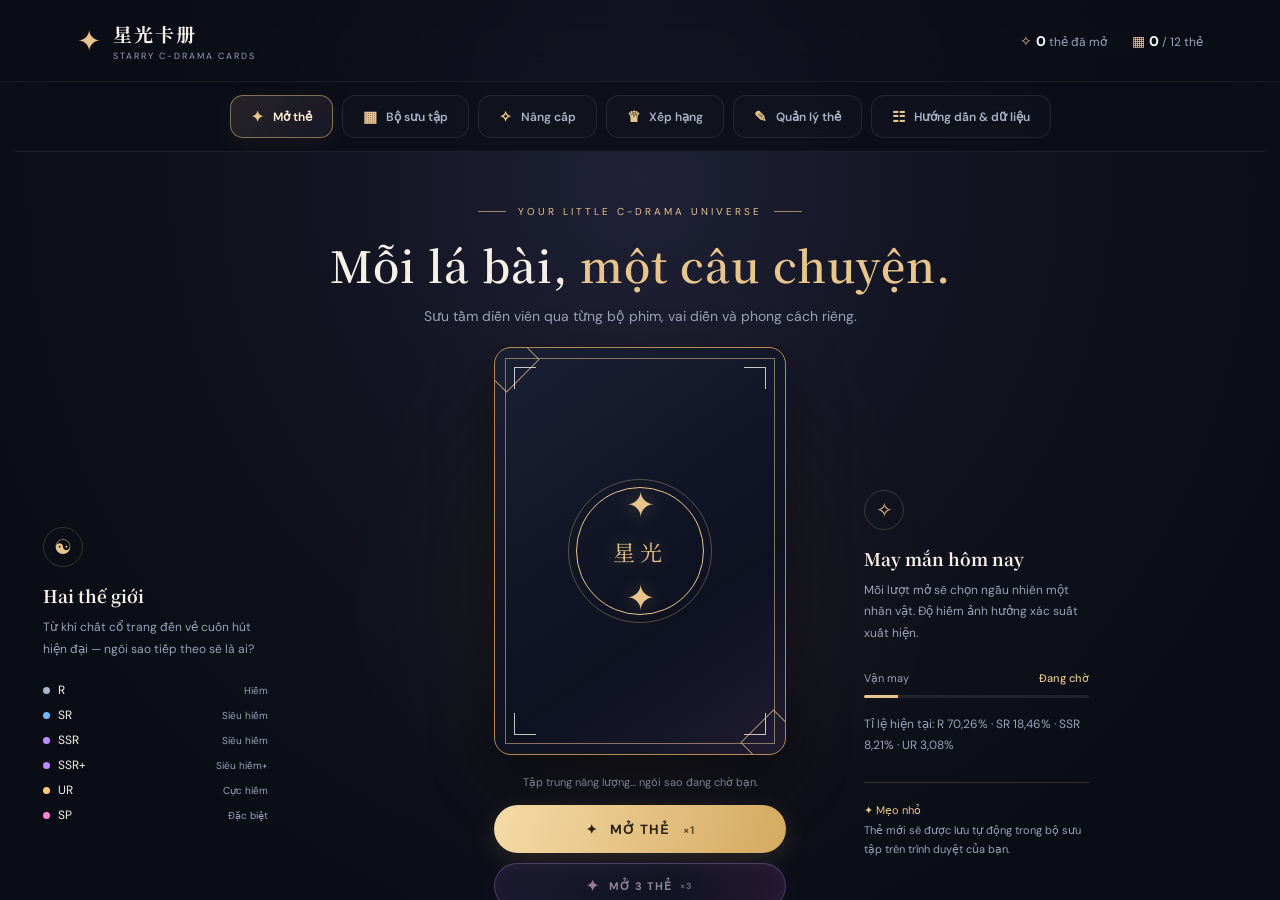
==== index.html @ b40c523c "Update version to V11.4.9 Unlimited Tickets" ====
<!DOCTYPE html>
<html lang="vi">
<head>
  <meta charset="UTF-8" />
  <meta name="viewport" content="width=device-width, initial-scale=1.0, viewport-fit=cover" />
  <meta name="theme-color" content="#0b0d16" />
  <meta name="color-scheme" content="dark" />
  <title>Starry C-Drama Cards — V11.4.9 Unlimited Tickets</title>
  <link rel="preconnect" href="https://fonts.googleapis.com">
  <link rel="preconnect" href="https://fonts.gstatic.com" crossorigin>
  <link href="https://fonts.googleapis.com/css2?family=DM+Sans:wght@400;500;600;700&family=Noto+Serif+SC:wght@500;600;700&display=swap" rel="stylesheet">
  <link rel="icon" type="image/png" sizes="32x32" href="./favicon-32.png" />
  <link rel="icon" href="./favicon.ico" sizes="any" />
  <link rel="apple-touch-icon" sizes="180x180" href="./apple-touch-icon.png" />
  <link rel="manifest" href="./manifest.webmanifest" />
  <link rel="stylesheet" href="css/base.css" />
  <link rel="stylesheet" href="css/manager.css" />
  <link rel="stylesheet" href="css/detail.css" />
  <link rel="stylesheet" href="css/collection.css" />
  <link rel="stylesheet" href="css/screens.css" />
  <link rel="stylesheet" href="css/update-banner.css" />
  <link rel="stylesheet" href="css/viewport.css" />
  <link rel="stylesheet" href="css/rarity.css" />
  <link rel="stylesheet" href="css/summon.css" />
  <link rel="stylesheet" href="css/suggestions.css" />
  <link rel="stylesheet" href="css/leaderboard.css" />
  <link rel="stylesheet" href="css/collection-tools.css" />
  <link rel="stylesheet" href="css/upgrade.css" />
</head>
<body>
  <div class="ambient ambient-one"></div><div class="ambient ambient-two"></div>
  <header class="topbar">
    <a class="brand" href="#" aria-label="Starry C-Drama Cards trang chủ">
      <span class="brand-mark">✦</span><span><strong>星光卡册</strong><small>STARRY C-DRAMA CARDS</small></span>
    </a>
    <div class="top-stats">
      <span class="stat"><span>✧</span> <b id="totalOwned">0</b><small> thẻ đã mở</small></span>
      <span class="stat"><span>▦</span> <b id="uniqueOwned">0</b><small> / <span id="totalCards">12</span> thẻ</small></span>
    </div>
  </header>

  <a class="skip-link" href="#mainContent">Bỏ qua đến nội dung</a>
  <main id="mainContent">
    <nav class="main-nav" aria-label="Điều hướng chính">
      <button class="nav-tab active" type="button" data-page="open" aria-current="page"><span>✦</span> Mở thẻ</button>
      <button class="nav-tab" type="button" data-page="collection"><span>▦</span> Bộ sưu tập</button>
      <button class="nav-tab" type="button" data-page="upgrade"><span>✧</span> Nâng cấp</button>
      <button class="nav-tab" type="button" data-page="leaderboard"><span>♛</span> Xếp hạng</button>
      <button class="nav-tab" type="button" data-page="manager"><span>✎</span> Quản lý thẻ</button>
      <button class="nav-tab" type="button" data-page="info"><span>☷</span> Hướng dẫn & dữ liệu</button>
    </nav>

    <section class="app-page active" id="page-open" data-app-page="open">
    <section class="hero">
      <p class="eyebrow"><span></span> YOUR LITTLE C-DRAMA UNIVERSE <span></span></p>
      <h1>Mỗi lá bài, <em>một câu chuyện.</em></h1>
      <p class="intro">Sưu tầm diễn viên qua từng bộ phim, vai diễn và phong cách riêng.</p>
    </section>

    <section class="gacha-layout">
      <aside class="side-note">
        <div class="note-icon">☯</div>
        <h3>Hai thế giới</h3>
        <p>Từ khí chất cổ trang đến vẻ cuốn hút hiện đại — ngôi sao tiếp theo sẽ là ai?</p>
        <div class="rarity-legend" id="rarityLegend" aria-label="Sáu cấp độ hiếm"></div>
      </aside>

      <div class="stage">
        <div class="summon-kicker" id="summonKicker" hidden aria-live="polite">
          <span class="summon-kicker-sigil" aria-hidden="true">✧</span>
          <span class="summon-kicker-copy"><small>CELESTIAL SUMMON</small><strong>NGHI THỨC TRIỆU HỒI</strong></span>
          <span class="summon-kicker-count">×3</span>
        </div>
        <div class="stage-glow"></div>
        <div class="card-wrap" id="cardWrap">
          <div class="card card-back" id="cardBack" aria-label="Thẻ úp">
            <div class="back-border"><div class="back-seal">✦<small>星光</small>✦</div><div class="back-corner tl"></div><div class="back-corner tr"></div><div class="back-corner bl"></div><div class="back-corner br"></div></div>
          </div>
          <article class="card character-card hidden" id="characterCard">
            <div class="rarity-overlay" aria-hidden="true"></div>
            <div class="card-art" id="cardArt">
              <div class="art-orbit"></div><div class="art-symbol" id="artSymbol">❀</div>
              <div class="art-caption" id="artCaption">STARRY COLLECTION</div>
              <div class="portrait-initials" id="portraitInitials">肖战</div>
              <div class="art-subtitle">星光 · STARRY</div>
            </div>
            <div class="card-info">
              <div class="card-rarity" id="cardRarity">SSR · SUPER RARE</div>
              <h2 id="cardName">Tiêu Chiến</h2>
              <p class="chinese-name" id="cardChinese">肖战</p>
              <p class="card-movie" id="cardMovie">Bộ sưu tập chân dung</p>
              <div class="card-meta"><span id="cardGender">Nam</span><span id="cardStyle">Cổ trang</span></div>
              <p class="card-quote" id="cardQuote">Một ánh nhìn, vạn câu chuyện.</p>
            </div>
            <div class="card-edge"></div>
          </article>
        </div>
        <p class="reveal-hint" id="revealHint">Tập trung năng lượng… ngôi sao đang chờ bạn.</p>
        <button class="text-btn skip-batch-btn" id="skipBatchBtn" type="button" hidden>» Bỏ qua hoạt ảnh</button>
        <div class="open-actions" aria-label="Chọn số lượng thẻ">
          <button class="primary-btn" id="openBtn" type="button"><span>✦</span> MỞ THẺ <small>×1</small></button>
          <button class="ten-card-btn" id="openTenBtn" type="button"><span aria-hidden="true">✦</span> MỞ 3 THẺ <small>×3</small></button>
        </div>
        <p class="draw-cooldown-status" id="drawCooldownStatus" role="status" aria-live="polite">Đang kiểm tra lượt mở…</p>
        <button class="text-btn" id="againBtn" hidden>↻ Mở thêm một thẻ</button>
        <p class="small-disclaimer">Ảnh mẫu lấy từ Wikimedia Commons; bạn có thể thêm ảnh riêng ngay trong mục Quản lý thẻ phim.</p>
      </div>

      <aside class="side-note right-note">
        <div class="note-icon">✧</div>
        <h3>May mắn hôm nay</h3>
        <p>Mỗi lượt mở sẽ chọn ngẫu nhiên một nhân vật. Độ hiếm ảnh hưởng xác suất xuất hiện.</p>
        <div class="luck-meter"><div><span>Vận may</span><b id="luckLabel">Đang chờ</b></div><div class="meter-track"><span id="luckBar"></span></div></div>
        <p class="rarity-odds" id="rarityOdds" aria-live="polite"></p>
        <div class="tip">✦ <span>Mẹo nhỏ</span><br>Thẻ mới sẽ được lưu tự động trong bộ sưu tập trên trình duyệt của bạn.</div>
      </aside>
    </section>
      <section class="batch-reveal" id="batchReveal" hidden aria-live="polite" aria-label="Kết quả nghi thức triệu hồi ba thẻ">
        <div class="batch-experience-head">
          <div class="batch-experience-title">
            <p class="eyebrow left-eyebrow"><span aria-hidden="true">✦</span> CELESTIAL SUMMON <span aria-hidden="true">✦</span></p>
            <h2>Nghi thức <em>triệu hồi</em></h2>
            <p id="batchSummary" class="section-subtitle">Mười ngôi sao đang tìm đúng chủ nhân của mình.</p>
          </div>
          <button class="outline-btn batch-return-btn" id="batchCloseBtn" type="button">← Quay lại sảnh</button>
        </div>
        <div class="batch-spotlight" id="batchSpotlight" hidden>
          <div class="spotlight-art-wrap">
            <div class="spotlight-portal" aria-hidden="true"><i></i><i></i><i></i><span>✦</span></div>
            <div class="spotlight-art" id="batchSpotlightArt">
              <span class="spotlight-initials" id="batchSpotlightInitials">✦</span>
              <span class="spotlight-art-tier" id="batchSpotlightTier">SP</span>
              <span class="spotlight-art-foil" aria-hidden="true"></span>
              <span class="spotlight-art-corner tl" aria-hidden="true"></span><span class="spotlight-art-corner tr" aria-hidden="true"></span>
              <span class="spotlight-art-corner bl" aria-hidden="true"></span><span class="spotlight-art-corner br" aria-hidden="true"></span>
            </div>
          </div>
          <div class="spotlight-copy">
            <p class="spotlight-caption"><span aria-hidden="true">✧</span> THẺ CAO NHẤT LƯỢT NÀY</p>
            <p class="spotlight-rarity" id="batchSpotlightRarity">SP · SPECIAL</p>
            <h3 id="batchSpotlightName">Ngôi Sao Bí Ẩn</h3>
            <p class="spotlight-movie"><span>PHIM / BỘ SƯU TẬP</span><strong id="batchSpotlightMovie">Bộ sưu tập chân dung</strong></p>
            <p class="spotlight-quote" id="batchSpotlightQuote">Một ngôi sao, một câu chuyện.</p>
            <p class="spotlight-copy-state" id="batchSpotlightCopy">✦ Một phiên bản mới gia nhập bộ sưu tập!</p>
            <button class="batch-show-all-btn" id="batchShowAllBtn" type="button">Khám phá đủ 3 thẻ <span aria-hidden="true">↓</span></button>
            <p class="spotlight-footnote">Thẻ được xếp theo độ hiếm từ cao xuống thấp.</p>
          </div>
        </div>
        <div class="batch-summary-grid" id="batchSummaryStats" hidden>
          <article class="batch-summary-stat"><span class="summary-stat-icon new-icon" aria-hidden="true">✦</span><div><small>THẺ MỚI</small><strong id="batchNewCount">0</strong><span>lần đầu sở hữu</span></div></article>
          <article class="batch-summary-stat"><span class="summary-stat-icon duplicate-icon" aria-hidden="true">↻</span><div><small>THẺ TRÙNG</small><strong id="batchDuplicateCount">0</strong><span>dùng làm phôi nâng cấp</span></div></article>
        </div>
        <div class="batch-heading batch-results-heading" id="batchResultsHeading" hidden><div><p class="eyebrow left-eyebrow">YOUR NEW COLLECTION</p><h2>3 thẻ <em>vừa mở</em></h2><p class="section-subtitle">Chạm vào thẻ để xem hồ sơ chi tiết.</p></div><span class="batch-result-order">ĐÃ XẾP THEO ĐỘ HIẾM <b>↓</b></span></div>
        <div class="batch-grid" id="batchGrid" hidden></div>
        <div class="batch-footer-actions" id="batchFooterActions" hidden>
          <button class="batch-secondary-action" id="batchCollectionBtn" type="button">▦ Xem bộ sưu tập</button>
          <button class="batch-primary-action" id="batchAgainBtn" type="button">✦ Mở thêm ×3</button>
        </div>
      </section>
    </section>

    <section class="app-page" id="page-manager" data-app-page="manager" hidden>
    <section class="manage-section" id="manager">
      <div class="section-heading manage-heading">
        <div><p class="eyebrow left-eyebrow">YOUR PERSONAL CAST</p><h2>Quản lý <em>thẻ phim</em></h2><p class="section-subtitle">Mỗi thẻ ghi nhận diễn viên trong một phim, kèm vai diễn, phong cách và độ hiếm.</p></div>
        <button class="primary-btn manager-toggle" id="managerToggle" type="button">＋ Thêm thẻ</button>
      </div>
      <div class="manager-layout">
        <form class="character-form" id="characterForm" hidden>
          <div class="form-title-row"><h3 id="formTitle">Thêm thẻ mới</h3><button class="icon-text-btn" id="cancelEditBtn" type="button">Đóng ✕</button></div>
          <input id="characterId" type="hidden" />
          <div class="form-grid">
            <div class="form-field autocomplete-field"><label for="fieldName">Tên diễn viên *</label><div class="autocomplete-control"><input id="fieldName" maxlength="60" placeholder="Ví dụ: Điền Hi Vi" required aria-autocomplete="list" aria-controls="fieldNameSuggestions" aria-expanded="false" /><div class="field-suggestions" id="fieldNameSuggestions" role="listbox" aria-label="Tên diễn viên đã có" hidden></div></div><small class="field-suggestion-note" id="fieldNameSuggestionNote" aria-live="polite"></small></div>
            <label>Tên tiếng Trung<input id="fieldChinese" maxlength="30" placeholder="Ví dụ: 田曦薇" /></label>
            <div class="form-field autocomplete-field wide-field"><label for="fieldMovie">Tên phim / bộ sưu tập *</label><div class="autocomplete-control"><input id="fieldMovie" maxlength="100" placeholder="Ví dụ: Trục Ngọc" required aria-autocomplete="list" aria-controls="fieldMovieSuggestions" aria-expanded="false" /><div class="field-suggestions" id="fieldMovieSuggestions" role="listbox" aria-label="Phim và bộ sưu tập đã có" hidden></div></div><small class="field-suggestion-note" id="fieldMovieSuggestionNote" aria-live="polite"></small></div>
            <div class="form-field autocomplete-field"><label for="fieldRole">Vai diễn trong phim</label><div class="autocomplete-control"><input id="fieldRole" maxlength="80" placeholder="Ví dụ: Tạ Chinh" aria-autocomplete="list" aria-controls="fieldRoleSuggestions" aria-expanded="false" /><div class="field-suggestions" id="fieldRoleSuggestions" role="listbox" aria-label="Vai diễn đã có" hidden></div></div><small class="field-suggestion-note" id="fieldRoleSuggestionNote" aria-live="polite"></small></div>
            <label>Giới tính<select id="fieldGender"><option value="female">Nữ</option><option value="male">Nam</option><option value="other">Khác / nhóm</option></select></label>
            <label>Phong cách *<select id="fieldStyle" required><option value="">Chọn phong cách…</option><option>Cổ trang</option><option>Thanh xuân vườn trường</option><option>Công sở</option><option>Tiên hiệp</option><option>Dân quốc</option><option>Khác</option></select></label>
            <label>Độ hiếm<select id="fieldRarity" aria-label="Độ hiếm"></select></label>
            <label class="wide-field">Câu trích dẫn / mô tả<input id="fieldQuote" maxlength="180" placeholder="Một câu ngắn về nhân vật…" /></label>
            <label class="wide-field">Ảnh đại diện của thẻ <span class="optional-label" id="imageRequiredLabel">(bắt buộc khi thêm)</span><input id="fieldPhoto" type="file" accept="image/*" /><small>Chọn ảnh đại diện phù hợp với diễn viên trong phim. Ảnh sẽ được nén và lưu trong trình duyệt này, không tải lên máy chủ.</small></label>
          </div>
          <div class="photo-preview-wrap"><div class="photo-preview" id="photoPreview"><span>Ảnh xem trước</span></div><p id="photoStatus">Ảnh đại diện thuộc về thẻ này, không ảnh hưởng thẻ khác của cùng diễn viên.</p></div>
          <div class="form-actions"><button class="primary-btn" type="submit" id="saveCharacterBtn">Lưu nhân vật</button><button class="secondary-btn" type="button" id="clearFormBtn">Xóa nội dung form</button></div>
          <p class="form-footnote">Nhiều thẻ có thể dùng cùng tên diễn viên. Khác phim, vai diễn hoặc cấp độ hiếm thì hãy tạo thẻ mới, không sửa đè thẻ cũ. Thẻ cùng tên phim tự động nằm trong một bộ sưu tập.</p>
        </form>
        <div class="manager-content">
          <div class="manager-toolbar"><div><strong id="managerCount">12 thẻ</strong><small>Sửa để cập nhật thông tin thẻ; dùng “Xóa hẳn” để loại thẻ khỏi trò chơi.</small></div><div class="manager-tools"><input id="managerSearch" class="manager-search" type="search" placeholder="Tìm diễn viên / phim…" aria-label="Tìm thẻ trong danh sách" /><button class="outline-btn" id="exportBtn" type="button">↓ Sao lưu</button><button class="outline-btn" id="importBtn" type="button">↑ Khôi phục</button><input id="importFile" type="file" accept="application/json,.json" hidden /><button class="outline-btn" id="restoreDefaultsBtn" type="button">Khôi phục thẻ mẫu</button></div></div>

          <details class="bulk-import-panel" id="bulkImportPanel">
            <summary><span aria-hidden="true">⚡</span> Nhập hàng loạt từ CSV hoặc dán bảng <small>Tối đa 500 thẻ mỗi lần</small></summary>
            <div class="bulk-import-body">
              <p class="bulk-import-intro">Xem trước và kiểm tra dữ liệu trước khi lưu. Thẻ trùng sẽ được bỏ qua mặc định. Không thay thế thẻ mẫu hoặc tiến độ sưu tầm hiện có.</p>
              <div class="bulk-import-actions">
                <label class="outline-btn bulk-file-label" for="bulkImportFile">↑ Chọn tệp CSV / TSV</label>
                <input id="bulkImportFile" type="file" accept=".csv,.tsv,.txt,text/csv,text/tab-separated-values,text/plain" hidden />
                <button class="outline-btn" id="downloadBulkTemplateBtn" type="button">↓ Tải mẫu CSV</button>
              </div>
              <label class="bulk-import-text-label" for="bulkImportText">Hoặc dán bảng từ Excel / Google Sheets
                <textarea id="bulkImportText" rows="7" spellcheck="false" placeholder="Tên diễn viên,Tên phim,Vai diễn,Tên tiếng Trung,Giới tính,Phong cách,Độ hiếm,Mô tả,Ảnh URL&#10;Điền Hi Vi,Trục Ngọc,Tạ Chinh,田曦薇,Nữ,Cổ trang,SSR,Một câu mô tả,https://…"></textarea>
                <small>Dòng đầu là tiêu đề cột. Hỗ trợ CSV phân tách bằng dấu phẩy/chấm phẩy và bảng dán dùng tab. Bắt buộc: Tên diễn viên, Tên phim. Ảnh URL tùy chọn.</small>
              </label>
              <div class="bulk-import-controls">
                <button class="primary-btn" id="analyzeBulkImportBtn" type="button">Kiểm tra dữ liệu</button>
                <label class="bulk-skip-duplicates"><input id="bulkSkipDuplicates" type="checkbox" checked /> Bỏ qua thẻ trùng thông tin</label>
                <button class="outline-btn" id="clearBulkImportBtn" type="button">Xóa nội dung</button>
              </div>
              <p class="bulk-import-status" id="bulkImportStatus" role="status" aria-live="polite">Chọn tệp hoặc dán bảng, sau đó chọn “Kiểm tra dữ liệu”.</p>
              <div class="bulk-import-preview" id="bulkImportPreview" hidden>
                <div class="bulk-preview-heading"><strong id="bulkPreviewSummary">Bản xem trước</strong><small>Dòng lỗi sẽ không được nhập; sửa bảng và kiểm tra lại để nhập đủ.</small></div>
                <div class="bulk-preview-table-wrap"><table class="bulk-preview-table"><thead><tr><th>Dòng</th><th>Diễn viên / phim</th><th>Kiểm tra</th></tr></thead><tbody id="bulkPreviewRows"></tbody></table></div>
                <div class="bulk-import-commit-row"><button class="primary-btn" id="commitBulkImportBtn" type="button" disabled>Nhập các thẻ hợp lệ</button><span id="bulkCommitHint">Chưa có dữ liệu sẵn sàng.</span></div>
              </div>
            </div>
          </details>
          <div class="manager-list" id="managerList"></div>
        </div>
      </div>
    </section>
    <section class="manage-section movie-metadata-section" id="movieLibraryManager">
      <div class="section-heading manage-heading">
        <div><p class="eyebrow left-eyebrow">YOUR DRAMA DATABASE</p><h2>Quản lý <em>dữ liệu phim</em></h2><p class="section-subtitle">Bổ sung thông tin một lần cho mỗi phim. Tất cả thẻ cùng phim sẽ dùng chung hồ sơ này.</p></div>
        <span class="movie-metadata-header-count" id="movieMetadataCount">0 phim</span>
      </div>

      <details class="movie-bulk-import-panel" id="movieBulkImportPanel">
        <summary><span aria-hidden="true">▤</span> Nhập danh mục phim hàng loạt <small>CSV / TSV · Tối đa 500 phim mỗi lần</small></summary>
        <div class="movie-bulk-import-body">
          <p class="movie-bulk-import-note">Mỗi dòng là một phim. Phim vẫn được lưu trong danh mục dù chưa có thẻ; tên phim được dùng để liên kết với các thẻ cùng tên. Metadata cũ được giữ theo mặc định.</p>
          <div class="bulk-import-actions">
            <label class="outline-btn bulk-file-label" for="movieBulkImportFile">↑ Chọn CSV / TSV</label>
            <input id="movieBulkImportFile" type="file" accept=".csv,.tsv,.txt,text/csv,text/tab-separated-values,text/plain" hidden />
            <button class="outline-btn" id="downloadMovieTemplateBtn" type="button">↓ Tải mẫu CSV phim</button>
          </div>
          <label class="movie-bulk-text-label" for="movieBulkImportText">Hoặc dán bảng từ Excel / Google Sheets
            <textarea id="movieBulkImportText" rows="6" spellcheck="false" placeholder="Tên phim,Tên gốc,Năm phát hành,Thể loại,Mô tả,Poster URL&#10;Trục Ngọc,逐玉,2026,Cổ trang; Tình cảm,Mô tả ngắn,https://…"></textarea>
            <small>Cột bắt buộc: Tên phim. Các cột còn lại tùy chọn. Dùng dấu chấm phẩy để tách thể loại trong CSV.</small>
          </label>
          <div class="movie-bulk-options">
            <label><input id="movieBulkPreserveExisting" type="checkbox" checked /> Giữ thông tin cũ, chỉ bổ sung trường còn trống</label>
            <button class="primary-btn" id="analyzeMovieBulkBtn" type="button">Kiểm tra dữ liệu phim</button>
            <button class="outline-btn" id="clearMovieBulkBtn" type="button">Xóa nội dung</button>
          </div>
          <p class="bulk-import-status" id="movieBulkImportStatus" role="status" aria-live="polite">Chọn tệp hoặc dán bảng rồi kiểm tra trước khi lưu.</p>
          <div class="bulk-import-preview movie-bulk-preview" id="movieBulkImportPreview" hidden>
            <div class="bulk-preview-heading"><strong id="movieBulkPreviewSummary">Bản xem trước</strong><small>Dòng trùng trong cùng tệp sẽ được bỏ qua để tránh ghi đè lẫn nhau.</small></div>
            <div class="bulk-preview-table-wrap"><table class="bulk-preview-table"><thead><tr><th>Dòng</th><th>Phim / metadata</th><th>Kiểm tra</th></tr></thead><tbody id="movieBulkPreviewRows"></tbody></table></div>
            <div class="bulk-import-commit-row"><button class="primary-btn" id="commitMovieBulkBtn" type="button" disabled>Lưu danh mục phim</button><span id="movieBulkCommitHint">Chưa có dữ liệu sẵn sàng.</span></div>
          </div>
        </div>
      </details>

      <details class="tmdb-lookup-panel" id="tmdbLookupPanel">
        <summary><span aria-hidden="true">✦</span> Tìm thông tin phim tự động <small>TMDB · tên gốc · năm · thể loại · poster</small></summary>
        <div class="tmdb-lookup-body">
          <div class="tmdb-lookup-intro">
            <p>Nhập tên phim để tìm phim bộ hoặc điện ảnh. Chọn đúng kết quả, xem trước thông tin rồi mới lưu vào danh mục Starry.</p>
            <p class="tmdb-token-help">Tính năng này cần <strong>TMDB API Read Access Token</strong>. <a href="https://www.themoviedb.org/settings/api" target="_blank" rel="noopener noreferrer">Mở trang API của TMDB ↗</a>. Token chỉ nằm trong ô nhập của phiên hiện tại; ứng dụng không ghi token vào localStorage, IndexedDB hoặc bản sao lưu.</p>
          </div>
          <label class="tmdb-token-label" for="tmdbReadAccessToken">TMDB Read Access Token
            <div class="tmdb-token-input-row"><input id="tmdbReadAccessToken" type="password" autocomplete="off" spellcheck="false" placeholder="Dán token đọc API tại đây" /><button class="outline-btn" id="toggleTmdbTokenVisibility" type="button" aria-pressed="false">Hiện</button></div>
          </label>
          <div class="tmdb-search-grid">
            <label for="tmdbSearchQuery">Tên cần tìm<input id="tmdbSearchQuery" maxlength="120" placeholder="Ví dụ: Trục Ngọc / 逐玉 / Chasing Jade" /></label>
            <label for="tmdbSearchType">Loại nội dung<select id="tmdbSearchType"><option value="tv">Phim bộ / TV series</option><option value="movie">Phim điện ảnh</option><option value="both">Cả hai loại</option></select></label>
          </div>
          <label class="tmdb-target-label" for="tmdbTargetTitle">Tên phim sẽ lưu trong Starry
            <input id="tmdbTargetTitle" maxlength="100" placeholder="Tên phim dùng để liên kết với các thẻ hiện có" />
            <small>Giữ đúng tên phim đang dùng trên các thẻ để liên kết metadata chính xác. Có thể sửa tên này trước khi lưu.</small>
          </label>
          <div class="tmdb-search-actions"><button class="primary-btn" id="tmdbSearchBtn" type="button">⌕ Tìm trên TMDB</button><button class="outline-btn" id="clearTmdbSearchBtn" type="button">Xóa tìm kiếm</button></div>
          <p class="bulk-import-status tmdb-search-status" id="tmdbSearchStatus" role="status" aria-live="polite">Chưa thực hiện tìm kiếm. Cần token đọc API để bắt đầu.</p>
          <div class="tmdb-results" id="tmdbSearchResults" aria-live="polite" hidden></div>
          <section class="tmdb-selected-result" id="tmdbSelectedResult" hidden aria-label="Xem trước phim được chọn">
            <div class="tmdb-selected-heading"><strong>Kết quả đã chọn</strong><small id="tmdbSelectedSource">Dữ liệu từ TMDB</small></div>
            <div class="tmdb-selected-card">
              <div class="tmdb-selected-poster" id="tmdbSelectedPoster"><span>✦</span></div>
              <div class="tmdb-selected-copy">
                <h3 id="tmdbSelectedTitle"></h3>
                <p id="tmdbSelectedOriginal"></p>
                <p id="tmdbSelectedFacts"></p>
                <p id="tmdbSelectedOverview"></p>
                <a id="tmdbSelectedLink" href="https://www.themoviedb.org/" target="_blank" rel="noopener noreferrer">Mở hồ sơ nguồn ↗</a>
              </div>
            </div>
            <label class="tmdb-preserve-label"><input id="tmdbPreserveExisting" type="checkbox" checked /> Giữ metadata đang có; chỉ bổ sung trường còn trống</label>
            <button class="primary-btn tmdb-save-btn" id="saveTmdbResultBtn" type="button">Lưu thông tin vào danh mục phim</button>
          </section>
          <div class="tmdb-attribution">
            <a class="tmdb-brand" href="https://www.themoviedb.org/" target="_blank" rel="noopener noreferrer"><img src="https://www.themoviedb.org/assets/2/v4/logos/v2/blue_square_2-d537fb228cf3ded904ef09b136fe3fec72548ebc1fea3fbbd1ad9e36364db38b.svg" alt="TMDB" loading="lazy" /><span>Thông tin và hình ảnh: TMDB</span></a>
            <p>This product uses the TMDB API but is not endorsed or certified by TMDB.</p>
            <small>Phù hợp cho dự án phi thương mại theo điều khoản của TMDB. Các trường do TMDB cung cấp sẽ tự hết hạn sau 180 ngày nếu chưa được chỉnh sửa thủ công; bạn có thể tra cứu lại để làm mới.</small>
          </div>
        </div>
      </details>
      <div class="movie-metadata-layout">
        <form class="movie-metadata-form manager-content" id="movieMetadataForm">
          <div class="form-title-row"><h3 id="movieMetadataFormTitle">Chọn phim để chỉnh sửa</h3><span class="movie-metadata-save-state" id="movieMetadataSaveState">Chọn phim trước khi lưu</span></div>
          <label class="movie-metadata-field">Phim trong kho thẻ *
            <select id="movieMetadataSelect" required><option value="">Chọn một phim…</option></select>
            <small>Danh sách lấy từ tên phim đang dùng trong các thẻ; nhóm chân dung chung không nằm trong danh sách này.</small>
          </label>
          <div class="movie-metadata-fields-grid">
            <label class="movie-metadata-field">Tên gốc / tên tiếng Trung<input id="movieMetadataOriginalTitle" maxlength="120" placeholder="Ví dụ: 逐玉" /></label>
            <label class="movie-metadata-field">Năm phát hành<input id="movieMetadataYear" type="number" min="1900" max="2100" step="1" placeholder="Ví dụ: 2026" /></label>
            <label class="movie-metadata-field movie-metadata-wide">Thể loại<input id="movieMetadataGenres" maxlength="180" placeholder="Cổ trang, Tình cảm, Hài…" /><small>Phân cách nhiều thể loại bằng dấu phẩy.</small></label>
            <label class="movie-metadata-field movie-metadata-wide">Mô tả<textarea id="movieMetadataDescription" rows="4" maxlength="1200" placeholder="Tóm tắt ngắn nội dung phim, bối cảnh hoặc điểm nổi bật…"></textarea></label>
            <label class="movie-metadata-field movie-metadata-wide">Poster bằng đường dẫn ảnh<input id="movieMetadataPosterUrl" type="url" inputmode="url" placeholder="https://…/poster.jpg" /><small>Có thể dùng ảnh trực tuyến hoặc tải ảnh lên bên dưới.</small></label>
            <label class="movie-metadata-field movie-metadata-wide">Hoặc tải poster từ thiết bị<input id="movieMetadataPosterFile" type="file" accept="image/*" /><small>Ảnh được nén và lưu trong trình duyệt này, không tải lên máy chủ.</small></label>
          </div>
          <div class="movie-poster-preview-wrap">
            <div class="movie-poster-preview" id="movieMetadataPosterPreview"><span>✦</span></div>
            <div class="movie-poster-preview-copy"><strong id="movieMetadataPosterLabel">Chưa có poster</strong><small>Poster được dùng chung trên trang phim, không thay đổi ảnh riêng của từng thẻ.</small></div>
          </div>
          <div class="movie-metadata-form-actions">
            <button class="primary-btn" type="submit" id="saveMovieMetadataBtn" disabled>Lưu dữ liệu phim</button>
            <button class="outline-btn" type="button" id="clearMovieMetadataPosterBtn">Bỏ poster</button>
          </div>
          <p class="form-footnote">Thông tin phim được lưu riêng theo tên phim và đưa vào bản sao lưu JSON. Không chỉnh sửa số thẻ, quyền sở hữu hoặc tiến trình nâng cấp.</p>
        </form>
        <div class="manager-content movie-metadata-catalog">
          <div class="manager-toolbar">
            <div><strong id="movieMetadataManagedCount">Danh mục phim</strong><small>Chọn một phim bên dưới để thêm hoặc sửa dữ liệu.</small></div>
            <div class="manager-tools"><input id="movieMetadataSearch" class="manager-search" type="search" placeholder="Tìm tên phim…" aria-label="Tìm phim cần quản lý" /></div>
          </div>
          <div class="movie-metadata-list" id="movieMetadataList" aria-live="polite"></div>
        </div>
      </div>
    </section>
    </section>

    <section class="app-page" id="page-collection" data-app-page="collection" hidden>
    <section class="collection-section" id="collection">
      <div class="section-heading">
        <div><p class="eyebrow left-eyebrow" id="collectionEyebrow">YOUR PERSONAL DRAMA LIBRARY</p><h2><span id="collectionTitlePrefix">Thư viện</span> <em id="collectionTitleEm">của tôi</em></h2><p class="section-subtitle" id="collectionSubtitle">Những thẻ bạn đã sở hữu, các phiên bản đã nâng cấp và phim đang sưu tầm.</p></div>
        <button class="reset-btn" id="resetBtn" title="Xóa tiến độ sưu tầm">↻ <span>Đặt lại</span></button>
      </div>

      <div class="collection-overview" id="collectionOverview" aria-label="Tổng quan thư viện"></div>

      <div class="collection-mode-tabs" role="tablist" aria-label="Chế độ thư viện">
        <button class="collection-mode-tab active" type="button" role="tab" data-collection-mode="library" aria-selected="true"><span aria-hidden="true">▦</span> Thư viện của tôi</button>
        <button class="collection-mode-tab" type="button" role="tab" data-collection-mode="discover" aria-selected="false"><span aria-hidden="true">✧</span> Khám phá kho thẻ</button>
      </div>

      <div class="collection-display-tabs" role="group" aria-label="Kiểu danh mục">
        <button type="button" class="collection-display-tab active" data-collection-display="cards" aria-pressed="true"><span aria-hidden="true">▦</span> Xem thẻ</button>
        <button type="button" class="collection-display-tab" data-collection-display="movies" aria-pressed="false"><span aria-hidden="true">▣</span> Kệ phim</button>
      </div>

      <div class="collection-tools collection-tools-v10">
        <label class="collection-search-wrap" for="collectionSearch"><span aria-hidden="true">⌕</span><input id="collectionSearch" type="search" placeholder="Tìm phim, diễn viên, vai diễn…" autocomplete="off" aria-label="Tìm trong thư viện" /><button type="button" id="clearCollectionSearch" class="search-clear" aria-label="Xóa từ khóa tìm kiếm" hidden>×</button></label>
        <div class="collection-toolbar-actions">
          <label class="collection-select-wrap"><span>Sắp xếp</span><select id="collectionSortSelect" aria-label="Sắp xếp thẻ"><option value="rarity">Độ hiếm</option><option value="name">Tên A–Z</option><option value="stars">Số sao</option><option value="level">Level</option><option value="copies">Số bản sao</option></select></label>
          <div class="collection-view-switch" role="group" aria-label="Kiểu hiển thị">
            <button type="button" class="collection-view-btn active" data-collection-view="grid" aria-pressed="true" aria-label="Xem dạng lưới" title="Dạng lưới">▦</button>
            <button type="button" class="collection-view-btn" data-collection-view="list" aria-pressed="false" aria-label="Xem dạng danh sách" title="Dạng danh sách">☰</button>
          </div>
        </div>
        <span class="collection-result-count" id="collectionResultCount" aria-live="polite">0 phim · 0 thẻ phù hợp</span>
      </div>
      <details class="collection-presets-panel">
        <summary>Bộ lọc đã lưu</summary>
        <div class="collection-presets" aria-label="Bộ lọc đã lưu">
          <label for="collectionPresetSelect">Bộ lọc</label>
          <select id="collectionPresetSelect" aria-label="Chọn bộ lọc đã lưu…"><option value="">Chọn bộ lọc đã lưu…</option></select>
          <button type="button" class="outline-btn" id="saveCollectionPresetBtn">☆ Lưu bộ lọc hiện tại</button>
          <button type="button" class="outline-btn" id="deleteCollectionPresetBtn" disabled>Xóa</button>
        </div>
      </details>

      <div class="collection-filter-panel">
        <div class="filters collection-filter-chips" role="group" aria-label="Lọc thư viện">
          <button class="filter active" data-filter="all" aria-pressed="true"><span id="countAllLabel">Thẻ của tôi</span> <span id="countAll">0</span></button>
          <button class="filter" data-filter="missing" aria-pressed="false">Chưa sưu tầm</button>
          <button class="filter" data-filter="male" aria-pressed="false">Nam</button>
          <button class="filter" data-filter="female" aria-pressed="false">Nữ</button>
          <button class="filter" data-filter="favorites" aria-pressed="false">Yêu thích ♡</button>
        </div>
        <div class="collection-extra-filters">
          <label class="collection-select-wrap"><span>Độ hiếm</span><select id="collectionRarityFilter" aria-label="Lọc theo độ hiếm"><option value="all">Tất cả</option><option value="R">R</option><option value="SR">SR</option><option value="SSR">SSR</option><option value="SSR+">SSR+</option><option value="UR">UR</option><option value="SP">SP</option></select></label>
          <label class="collection-select-wrap"><span>Phong cách</span><select id="collectionStyleFilter" aria-label="Lọc theo phong cách"><option value="all">Tất cả</option></select></label>
        </div>
      </div>

      <div class="collection-shelf-filters" id="collectionShelfFilters" hidden>
        <label class="collection-select-wrap"><span>Thể loại</span><select id="collectionMovieGenreFilter" aria-label="Lọc phim theo thể loại"><option value="all">Tất cả thể loại</option></select></label>
        <label class="collection-select-wrap"><span>Năm</span><select id="collectionMovieYearFilter" aria-label="Lọc phim theo năm"><option value="all">Tất cả năm</option></select></label>
        <label class="collection-select-wrap"><span>Sắp xếp phim</span><select id="collectionMovieSortSelect" aria-label="Sắp xếp kệ phim"><option value="title">Tên A–Z</option><option value="year">Năm mới nhất</option><option value="progress">Tiến độ sưu tầm</option><option value="cards">Số phiên bản thẻ</option></select></label>
        <label class="collection-select-wrap"><span>Trạng thái</span><select id="collectionMovieStatusFilter" aria-label="Lọc phim theo trạng thái sưu tầm"><option value="all">Tất cả trạng thái</option><option value="in-progress">Đang sưu tầm</option><option value="complete">Hoàn thành</option><option value="not-started">Chưa bắt đầu</option></select></label>
        <label class="collection-select-wrap"><span>Danh sách phim</span><select id="collectionMovieFocusFilter" aria-label="Lọc phim yêu thích, muốn sưu tầm hoặc đã ghim"><option value="all">Tất cả phim</option><option value="favorites">Phim yêu thích</option><option value="watchlist">Muốn sưu tầm</option><option value="pinned">Phim đã ghim</option></select></label>
      </div>
      <details class="collection-rarity-panel" id="collectionRarityPanel">
        <summary>Tiến độ theo độ hiếm</summary>
        <div class="collection-rarity-summary" id="collectionRaritySummary" aria-label="Tiến độ sưu tầm theo cấp độ hiếm"></div>
      </details>
      <div class="empty-state" id="emptyState"><div>✧</div><h3>Thư viện còn trống</h3><p>Các thẻ bạn sở hữu sẽ xuất hiện tại đây. Hãy mở thẻ hoặc chuyển sang Khám phá kho thẻ để xem toàn bộ danh mục.</p><button class="secondary-btn" id="emptyOpenBtn">Mở thẻ đầu tiên</button></div>
      <div class="collection-movie-shelf" id="collectionMovieShelf" hidden aria-label="Kệ phim"></div>
      <div class="collection-sets" id="collectionSets"></div>
    </section>
    </section>


    <section class="app-page" id="page-upgrade" data-app-page="upgrade" hidden>
      <section class="upgrade-page-section">
        <div class="section-heading upgrade-page-heading">
          <div><p class="eyebrow left-eyebrow">STARRY FORGE · CARD ENHANCEMENT</p><h2>Nâng cấp <em>thẻ</em></h2><p class="section-subtitle">Chọn một thẻ bạn đang sở hữu để nâng sao hoặc tăng level. Thẻ chính luôn được giữ lại.</p></div>
        </div>
        <div class="upgrade-page-toolbar">
          <label class="upgrade-card-search-wrap" for="upgradeCardSearch"><span aria-hidden="true">⌕</span><input id="upgradeCardSearch" type="search" placeholder="Tìm thẻ theo tên, phim, độ hiếm…" autocomplete="off" aria-label="Tìm thẻ để nâng cấp" /></label>
          <span class="upgrade-card-count" id="upgradeCardCount">0 thẻ có thể nâng cấp</span>
        </div>
        <div class="upgrade-card-selector" id="upgradeCardSelector" aria-label="Chọn thẻ chính để nâng cấp"></div>
        <div class="upgrade-no-cards" id="upgradeNoCards" hidden><span>✧</span><h3>Chưa có thẻ nào trong bộ sưu tập</h3><p>Hãy mở thẻ trước, sau đó quay lại đây để nâng sao hoặc tăng level.</p><button class="secondary-btn" id="upgradeOpenCardsBtn" type="button">Mở thẻ</button></div>
        <div class="upgrade-workbench" id="upgradeWorkbench" hidden>
          <div class="upgrade-workbench-heading"><div><p class="upgrade-eyebrow">CURRENTLY SELECTED</p><h3 id="upgradeSelectedCardTitle">Chọn một thẻ</h3><p id="upgradeSelectedCardMeta">Phim · độ hiếm · số lượng</p></div><span class="upgrade-workbench-mark" aria-hidden="true">✦</span></div>
          <div class="upgrade-animation-stage" id="upgradeAnimationStage" data-phase="idle" data-stars="1" aria-live="polite">
            <div class="upgrade-animation-orbit" aria-hidden="true"><i></i><i></i><i></i></div>
            <div class="ascension-card-preview star-level-1" id="upgradePreviewCard" aria-hidden="true">
              <img class="ascension-preview-photo" id="upgradePreviewPhoto" alt="" hidden />
              <span class="ascension-preview-initials" id="upgradePreviewInitials">星光</span>
              <span class="ascension-preview-foil star-level-1" id="upgradePreviewFoil"></span>
              <span class="ascension-preview-tier" id="upgradePreviewTier">★ 1/5</span>
              <span class="ascension-preview-stars" id="upgradePreviewStars">★</span>
            </div>
            <div class="upgrade-animation-sigil" id="upgradeAnimationSigil" aria-hidden="true">✧</div>
            <div class="upgrade-animation-copy"><strong id="upgradeAnimationTitle">Tinh quang đang chờ</strong><span id="upgradeAnimationMessage">Chọn thao tác nâng sao để bắt đầu nghi thức.</span></div>
            <span class="upgrade-animation-sparks" aria-hidden="true">✦ · ✧ · ✦</span>
          </div>
                  <section class="card-upgrade-panel" id="cardUpgradePanel" hidden aria-labelledby="cardUpgradeTitle">
          <div class="upgrade-panel-heading"><p class="upgrade-eyebrow">STARRY FORGE</p><h3 id="cardUpgradeTitle">Cường hóa thẻ</h3><p>Tiến độ được lưu tự động trên thiết bị này.</p></div>
          <div class="upgrade-current-stats">
            <div class="upgrade-current-stat"><span>⭐ SAO</span><strong id="upgradeStarsDisplay">1★</strong></div>
            <div class="upgrade-current-stat"><span>✦ LEVEL</span><strong id="upgradeLevelDisplay">Lv.1</strong><small id="upgradeLevelExp">0 / 30 EXP</small><span class="upgrade-exp-track"><i id="upgradeExpFill"></i></span></div>
          </div>
          <section class="upgrade-subsection" aria-labelledby="upgradeStarTitle">
            <div class="upgrade-subsection-heading"><h4 id="upgradeStarTitle">⭐ Nâng sao</h4><span class="upgrade-pill">Có thể trượt</span></div>
            <p class="upgrade-description" id="upgradeStarRule">Mỗi lần thử có tỉ lệ cố định; phôi vẫn mất khi thất bại.</p>
            <button class="primary-btn upgrade-action-btn" id="upgradeStarBtn" type="button">Đập sao</button>
          </section>
          <section class="upgrade-subsection" aria-labelledby="upgradeLevelTitle">
            <div class="upgrade-subsection-heading"><h4 id="upgradeLevelTitle">⬆ Nâng level</h4><span class="upgrade-pill safe">Không trượt</span></div>
            <p class="upgrade-description">Chọn bất kỳ thẻ khác làm phôi, không phân biệt phim hoặc độ hiếm. Mỗi thẻ được chọn phải còn ít nhất 1 bản sau khi tiêu hao.</p>
            <label class="upgrade-search-wrap" for="upgradeFodderSearch"><span aria-hidden="true">⌕</span><input id="upgradeFodderSearch" type="search" placeholder="Tìm thẻ làm phôi…" autocomplete="off" /></label>
            <div class="upgrade-fodder-list" id="upgradeFodderList" aria-label="Chọn thẻ làm phôi"></div>
            <div class="upgrade-level-footer"><div><small>EXP phôi đã chọn</small><strong id="upgradeSelectedExp">0 EXP</strong><span id="upgradeLevelSummary">Chọn thẻ làm phôi để tiếp tục.</span></div><button class="primary-btn upgrade-action-btn" id="upgradeLevelBtn" type="button" disabled>Nâng level</button></div>
          </section>
          <p class="upgrade-footnote" id="upgradeFootnote">Nâng sao: 1★→2★ 80% (2 phôi), 2★→3★ 60% (3), 3★→4★ 40% (4), 4★→5★ 25% (6). Nâng level: R 20 · SR 40 · SSR 80 · SSR+ 100 · UR 150 · SP 250 EXP mỗi phôi.</p>
        </section>

        </div>
      </section>
    </section>

    <section class="app-page" id="page-leaderboard" data-app-page="leaderboard" hidden>
      <section class="leaderboard-section" id="leaderboard">
        <div class="section-heading leaderboard-page-heading">
          <div><p class="eyebrow left-eyebrow">STARRY STAR RANKING</p><h2>Bảng xếp hạng <em>ngôi sao</em></h2><p class="section-subtitle">Tính trên toàn bộ danh mục; hiển thị tối đa 100 diễn viên.</p></div>
          <div class="leaderboard-total"><span>✦</span><strong id="leaderboardActorCount">0</strong><small id="leaderboardCountLabel">diễn viên</small></div>
        </div>
        <label class="leaderboard-search-wrap" for="leaderboardSearch"><span aria-hidden="true">⌕</span><input id="leaderboardSearch" type="search" placeholder="Tìm diễn viên…" autocomplete="off" aria-label="Tìm diễn viên trong bảng xếp hạng" /></label>
        <div class="leaderboard-controls">
          <div class="leaderboard-control-group" id="leaderboardGenderControls" role="group" aria-label="Phạm vi xếp hạng diễn viên">
            <button class="leaderboard-chip active" type="button" data-rank-gender="all" aria-pressed="true">✦ Tổng thể</button>
            <button class="leaderboard-chip" type="button" data-rank-gender="female" aria-pressed="false">✿ Diễn viên nữ</button>
            <button class="leaderboard-chip" type="button" data-rank-gender="male" aria-pressed="false">✧ Diễn viên nam</button>
          </div>
        </div>
        <div class="leaderboard-rules" id="leaderboardRules" aria-live="polite">Điểm Nhan sắc = P / N + N, tính từ toàn bộ danh mục hệ thống.</div>
        <div class="leaderboard-podium" id="leaderboardPodium" aria-label="Ba vị trí dẫn đầu"></div>
        <ol class="leaderboard-list" id="leaderboardList" aria-label="Bảng xếp hạng"></ol>
        <div class="leaderboard-empty" id="leaderboardEmpty" hidden>
          <span class="leaderboard-empty-star" aria-hidden="true">✧</span>
          <h3 id="leaderboardEmptyTitle">Chưa có đủ dữ liệu xếp hạng</h3>
          <p id="leaderboardEmptyText">Thêm tên diễn viên cùng tên phim cụ thể vào kho để bắt đầu bảng xếp hạng.</p>
          <button class="secondary-btn" id="leaderboardAddCardsBtn" type="button">＋ Thêm / cập nhật thẻ</button>
        </div>
      </section>
    </section>

    <section class="app-page" id="page-info" data-app-page="info" hidden>
      <section class="info-page-heading">
        <p class="eyebrow left-eyebrow">STARRY ARCHIVE</p>
        <h2>Hướng dẫn <em>& dữ liệu</em></h2>
        <p class="section-subtitle">Cách hoạt động, lưu trữ và sao lưu bộ sưu tập của bạn.</p>
      </section>
      <div class="info-cards">
        <article class="info-card"><span>01</span><h3>Mở thẻ</h3><p>Bạn có 1 lượt mở mỗi 60 phút: chọn mở 1 thẻ hoặc mở 3 thẻ cùng lúc. Thẻ đã sở hữu vẫn có thể xuất hiện lại; số lần sở hữu sẽ tăng lên.</p></article>
        <article class="info-card"><span>02</span><h3>Bộ sưu tập</h3><p>Thẻ được gom theo tên phim. Thẻ đã sở hữu mở hồ sơ đầy đủ; thẻ chưa sở hữu có thể xem trước qua mục liên kết diễn viên.</p></article>
        <article class="info-card"><span>03</span><h3>Dữ liệu trên thiết bị</h3><p>Tiến độ và yêu thích được lưu ở localStorage; hồ sơ thẻ tùy chỉnh và ảnh được lưu trong IndexedDB trên trình duyệt hiện tại.</p></article>
        <article class="info-card"><span>04</span><h3>Sao lưu an toàn</h3><p>Vào mục Quản lý thẻ và chọn “Sao lưu” để xuất JSON. Giữ tệp sao lưu ở nơi an toàn để có thể khôi phục khi đổi máy hoặc trình duyệt.</p></article>
        <article class="info-card"><span>05</span><h3>Mối liên kết</h3><p>Hồ sơ tự nối các thẻ của cùng diễn viên và các diễn viên có cùng tên phim. Hãy nhập tên phim nhất quán để tạo mạng lưới bạn diễn chính xác.</p></article>
        <article class="info-card"><span>06</span><h3>Gợi ý tên có sẵn</h3><p>Khi nhập tên diễn viên, phim hoặc vai diễn, chọn gợi ý để điền nhanh. Nếu trùng diễn viên, phim, vai diễn và độ hiếm, ứng dụng sẽ hỏi lại trước khi thêm thẻ có thông tin trùng.</p></article>
        <article class="info-card"><span>07</span><h3>Bảng xếp hạng</h3><p>Điểm phim là tổng điểm các biến thể thẻ khác nhau cộng điểm cặp bạn diễn tái hợp. Điểm Nhan sắc = P / N + N, với P là tổng điểm thẻ khác nhau và N là số phim khác nhau. Có bảng Tổng thể gộp diễn viên nam và nữ; mỗi bảng chỉ hiển thị tối đa 100 mục. Điểm dùng toàn bộ kho hệ thống, không phụ thuộc thẻ bạn sở hữu.</p></article>
      </div>
      <section class="info-card ui-preferences-card" aria-labelledby="uiPreferencesTitle">
        <span>08</span><h3 id="uiPreferencesTitle">Tùy chỉnh giao diện</h3>
        <p>Chọn màu nhấn và mật độ hiển thị. Tùy chọn lưu riêng trên trình duyệt và có thể đi kèm bản sao lưu V11.0.</p>
        <div class="ui-preferences-controls">
          <label for="uiThemeSelect">Bảng màu</label>
          <select id="uiThemeSelect"><option value="classic">Tinh quang vàng</option><option value="rose">Hoa hồng</option><option value="ocean">Đại dương</option><option value="jade">Ngọc bích</option><option value="violet">Tím thiên hà</option></select>
          <label for="uiDensitySelect">Mật độ thẻ</label>
          <select id="uiDensitySelect"><option value="comfortable">Thoáng</option><option value="compact">Gọn</option></select>
          <div class="ui-preferences-actions"><button type="button" class="primary-btn" id="saveUiPrefsBtn">Lưu giao diện</button><button type="button" class="outline-btn" id="resetUiPrefsBtn">Đặt mặc định</button></div>
          <p class="ui-preferences-note" id="uiPreferencesNote" aria-live="polite">Tùy chỉnh được lưu riêng, không thay đổi dữ liệu sưu tầm.</p>
        </div>
      </section>
      <details class="credits-section">
    <summary>✦ Nguồn ảnh mẫu & giấy phép sử dụng</summary>
    <p>Các ảnh được tải trực tiếp từ Wikimedia Commons. Giao diện có cắt khung ảnh bằng CSS; vui lòng mở trang nguồn để xem thông tin đầy đủ và điều kiện giấy phép.</p>
    <ul>
      <li><a href="https://commons.wikimedia.org/wiki/File:Xiao_Zhan_at_the_Weibo_Night_Ceremony_January_11_2020.jpg" target="_blank" rel="noopener">Tiêu Chiến — Xiao Zhan at the Weibo Night Ceremony</a> · Pobediti丨肖战 · <a href="https://creativecommons.org/licenses/by-sa/4.0/" target="_blank" rel="noopener">CC BY-SA 4.0</a>.</li>
      <li><a href="https://commons.wikimedia.org/wiki/File:王一博.jpg" target="_blank" rel="noopener">Vương Nhất Bác — ảnh gặp gỡ người hâm mộ</a> · Aco · <a href="https://creativecommons.org/licenses/by/2.5/" target="_blank" rel="noopener">CC BY 2.5</a>.</li>
      <li><a href="https://commons.wikimedia.org/wiki/File:Cheng_Yi_actor.jpg" target="_blank" rel="noopener">Thành Nghị — Cheng Yi actor</a> · Kiwiyi · <a href="https://creativecommons.org/licenses/by-sa/4.0/" target="_blank" rel="noopener">CC BY-SA 4.0</a>.</li>
      <li><a href="https://commons.wikimedia.org/wiki/File:GJ_Cannes.jpg" target="_blank" rel="noopener">Cung Tuấn — tại Liên hoan phim Cannes</a> · 99_开心果 · <a href="https://creativecommons.org/licenses/by/4.0/" target="_blank" rel="noopener">CC BY 4.0</a>.</li>
      <li><a href="https://commons.wikimedia.org/wiki/File:Dylan_Wang.jpg" target="_blank" rel="noopener">Vương Hạc Đệ — Weibo TV and Internet Video Summit 2024</a> · SR98·王鹤棣 · <a href="https://creativecommons.org/licenses/by/4.0/" target="_blank" rel="noopener">CC BY 4.0</a>.</li>
      <li><a href="https://commons.wikimedia.org/wiki/File:Yang_Yang_at_the_Bvlgari_Serpenti_75_Years_of_Infinite_Tales_exhibition_in_Shanghai_in_March_2023_(2).png" target="_blank" rel="noopener">Dương Dương — sự kiện Bulgari tại Thượng Hải</a> · Play大明星 · <a href="https://creativecommons.org/licenses/by/3.0/" target="_blank" rel="noopener">CC BY 3.0</a>.</li>
      <li><a href="https://commons.wikimedia.org/wiki/File:ZHAO_LUSI_(趙露思)_P1.jpg" target="_blank" rel="noopener">Triệu Lộ Tư — Zhao Lusi in 2023</a> · Play大明星 · <a href="https://creativecommons.org/licenses/by/3.0/" target="_blank" rel="noopener">CC BY 3.0</a>.</li>
      <li><a href="https://commons.wikimedia.org/wiki/File:Tian_Xiwei.jpg" target="_blank" rel="noopener">Điền Hi Vi — Tian Xiwei in 2024</a> · iQIYI Indonesia · <a href="https://creativecommons.org/licenses/by/3.0/" target="_blank" rel="noopener">CC BY 3.0</a>.</li>
      <li><a href="https://commons.wikimedia.org/wiki/File:Zanilia_Zhao_from_%22The_Unseen_Sister%22_at_Red_Carpet_of_the_Tokyo_International_Film_Festival_2024_(54578224190).jpg" target="_blank" rel="noopener">Triệu Lệ Dĩnh — Tokyo International Film Festival 2024</a> · Dick Thomas Johnson · <a href="https://creativecommons.org/licenses/by/2.0/" target="_blank" rel="noopener">CC BY 2.0</a>.</li>
      <li><a href="https://commons.wikimedia.org/wiki/File:Dilraba_Dilmurat.jpg" target="_blank" rel="noopener">Địch Lệ Nhiệt Ba — Dilraba Dilmurat</a> · PlayIn · <a href="https://creativecommons.org/licenses/by/3.0/" target="_blank" rel="noopener">CC BY 3.0</a>.</li>
      <li><a href="https://commons.wikimedia.org/wiki/File:Yang_Zi_at_Ryo_band_promotion,_Wuhan_of_China,_12_April_2019.jpg" target="_blank" rel="noopener">Dương Tử — sự kiện Ryo tại Vũ Hán</a> · Nascent·恆星 · <a href="https://creativecommons.org/licenses/by-sa/4.0/" target="_blank" rel="noopener">CC BY-SA 4.0</a>.</li>
      <li><a href="https://commons.wikimedia.org/wiki/File:Bai_Lu.jpg" target="_blank" rel="noopener">Bạch Lộc — phim Love is Sweet</a> · iQIYI Indonesia · <a href="https://creativecommons.org/licenses/by/3.0/" target="_blank" rel="noopener">CC BY 3.0</a>.</li>
    </ul>
    <p class="credits-note">Ghi công tác giả theo trang Commons. Mỗi ảnh vẫn tuân theo giấy phép riêng; giấy phép áp dụng cho ảnh không đồng nghĩa diễn viên hay tác giả bảo chứng cho trò chơi này. Cần kết nối Internet để tải ảnh. Nếu máy chủ ảnh không phản hồi, thẻ sẽ tự chuyển về minh họa chữ.</p>
      </details>
    </section>
  </main>
  <footer><span>星光卡册 · STARRY C-DRAMA CARDS</span><span>Made for C-drama lovers <b>✦</b></span></footer>

  <dialog class="character-dialog" id="characterDetailDialog" aria-labelledby="detailName">
    <div class="detail-dialog-inner">
      <div class="detail-visual" id="detailVisual">
        <img id="detailPhoto" alt="" hidden />
        <span class="detail-star-art-overlay" id="detailStarArtOverlay" aria-hidden="true"></span>
        <span class="detail-initials" id="detailInitials">星光</span>
        <span class="detail-visual-label">STARRY · CHARACTER FILE</span>
      </div>
      <div class="detail-content">
        <button class="detail-close" id="detailCloseBtn" type="button" aria-label="Đóng chi tiết">✕</button>
        <p class="detail-eyebrow">HỒ SƠ PHIÊN BẢN THẺ</p>
        <p class="detail-rarity" id="detailRarity">SSR · SUPER RARE</p>
        <h2 id="detailName">Tên nhân vật</h2>
        <p class="detail-chinese" id="detailChinese"></p>
        <div class="detail-tags"><span id="detailGender"></span><span id="detailStyle"></span></div>
        <div class="detail-profile-navigation" aria-label="Đi đến hồ sơ liên quan">
          <button type="button" class="outline-btn" id="detailOpenMovieBtn">▣ Xem trang phim</button>
          <button type="button" class="outline-btn" id="detailOpenActorBtn">✦ Hồ sơ diễn viên</button>
        </div>
        <div class="detail-film-info"><p><span>Phim / bộ sưu tập</span><strong id="detailMovie"></strong></p><p><span>Vai diễn</span><strong id="detailRole"></strong></p></div>
        <p class="detail-quote" id="detailQuote"></p>
        <section class="detail-relations" id="detailRelations" aria-labelledby="detailRelationsTitle">
          <div class="detail-relations-intro"><p class="detail-relations-eyebrow">STARRY CONNECTIONS</p><h3 id="detailRelationsTitle">Mối liên kết</h3><p id="detailRelationSummary">Các mối liên kết được tổng hợp từ diễn viên và tên phim trong kho thẻ.</p></div>
          <div class="detail-relation-groups" id="detailRelationGroups"></div>
        </section>
        <div class="detail-owned"><span>Đã sở hữu</span><strong id="detailCount">×1</strong></div>
        <button class="primary-btn detail-upgrade-btn" id="detailUpgradeBtn" type="button" hidden>✧ Nâng cấp thẻ này</button>
        <button class="primary-btn detail-favorite-btn" id="detailFavoriteBtn" type="button">♡ Thêm yêu thích</button>
        <button class="outline-btn danger-btn detail-delete-btn" id="detailDeleteBtn" type="button">⌫ Xóa thẻ vĩnh viễn</button>
        <p class="detail-hint" id="detailHint">Hồ sơ này được đồng bộ với thẻ trong bộ sưu tập của bạn.</p>
      </div>
    </div>
  </dialog>

  <dialog class="library-profile-dialog" id="libraryProfileDialog" aria-labelledby="libraryProfileTitle">
    <div class="library-profile-shell">
      <header class="library-profile-dialog-header">
        <button class="library-profile-back" id="libraryProfileBackBtn" type="button" hidden>← Quay lại hồ sơ thẻ</button>
        <span class="library-profile-kicker">STARRY · DRAMA LIBRARY</span>
        <button class="detail-close library-profile-close" id="libraryProfileCloseBtn" type="button" aria-label="Đóng trang thư viện">✕</button>
      </header>
      <div class="library-profile-content" id="libraryProfileContent"></div>
    </div>
  </dialog>

  <div class="toast" id="toast" role="status" aria-live="polite"></div>
  <script src="js/config.js"></script>
  <script src="data/characters.js"></script>
  <script src="js/state.js"></script>
  <script src="js/utils.js"></script>
  <script src="js/rarity.js"></script>
  <script src="js/gacha.js"></script>
  <script src="js/collection.js"></script>
  <script src="js/library.js"></script>
  <script src="js/upgrade.js"></script>
  <script src="js/detail.js"></script>
  <script src="js/leaderboard.js"></script>
  <script src="js/app.js"></script>
  <script src="js/storage.js"></script>
  <script src="js/manager.js"></script>
  <script src="js/bulk-import.js"></script>
  <script src="js/movie-manager.js"></script>
  <script src="js/bulk-movie-import.js"></script>
  <script src="js/tmdb-lookup.js"></script>
  <script src="js/main.js"></script>
  <script src="js/pwa.js"></script>
</body>
</html>
---- css/base.css ----
/* base.css — Base: biến màu, bố cục trang, sân khấu mở thẻ, thẻ có ảnh và hiệu ứng độ hiếm V2. Thứ tự nạp các tệp CSS trong index.html là thứ tự cascade, đừng đảo. */
:root{--bg:#0c0e18;--panel:#141725;--text:#f5f0e8;--muted:#9da1b7;--gold:#e7c58c;--line:rgba(224,199,150,.2);--blue:#77b5ff;--pink:#f19ac7;--serif:"Noto Serif SC",Georgia,serif;--sans:"DM Sans",Arial,sans-serif}
*{box-sizing:border-box}html{scroll-behavior:smooth}body{margin:0;background:radial-gradient(ellipse at 50% 20%,#202137 0,#10121e 40%,#0b0d16 78%);color:var(--text);font-family:var(--sans);min-height:100vh;overflow-x:hidden}.ambient{position:fixed;pointer-events:none;z-index:-1;border-radius:50%;filter:blur(80px);opacity:.12}.ambient-one{width:360px;height:360px;background:#d5a45c;top:100px;left:-180px}.ambient-two{width:440px;height:440px;background:#6e6ac8;right:-220px;top:450px}
.topbar{height:82px;display:flex;align-items:center;justify-content:space-between;padding:0 clamp(20px,6vw,90px);border-bottom:1px solid rgba(255,255,255,.06);background:rgba(10,12,21,.55);backdrop-filter:blur(14px)}.brand{display:flex;gap:12px;align-items:center;color:inherit;text-decoration:none}.brand-mark{font-size:29px;color:var(--gold)}.brand strong{display:block;font-family:var(--serif);font-size:19px;letter-spacing:2px}.brand small{display:block;font-size:9px;letter-spacing:2px;color:var(--muted);margin-top:3px}.top-stats{display:flex;gap:25px}.stat{font-size:14px;color:var(--gold)}.stat b{color:#fff}.stat small{color:var(--muted);font-size:12px}
main{max-width:1250px;margin:auto;padding:0 28px}.hero{text-align:center;padding:45px 0 22px}.eyebrow{font-size:10px;letter-spacing:3px;color:var(--gold);display:flex;align-items:center;justify-content:center;gap:12px;margin:0 0 16px}.eyebrow span{width:28px;height:1px;background:var(--gold);opacity:.65}h1,h2,h3,p{margin-top:0}h1{font-family:var(--serif);font-size:clamp(29px,4vw,43px);font-weight:600;letter-spacing:1px;margin-bottom:12px}h1 em,h2 em{font-style:normal;color:var(--gold)}.intro{color:var(--muted);font-size:14px;margin:0}
.gacha-layout{display:grid;grid-template-columns:minmax(170px,1fr) minmax(280px,390px) minmax(170px,1fr);gap:24px;align-items:center;min-height:555px;padding-bottom:48px}.side-note{align-self:center;padding:20px 5px 20px 0;max-width:230px}.right-note{padding-left:5px;padding-right:0}.note-icon{width:40px;height:40px;border:1px solid var(--line);border-radius:50%;display:grid;place-items:center;color:var(--gold);font-size:20px;margin-bottom:16px}.side-note h3{font-family:var(--serif);font-size:17px;margin-bottom:9px}.side-note>p{font-size:12px;line-height:1.8;color:var(--muted);max-width:220px}.rarity-legend{display:grid;gap:12px;margin-top:22px}.rarity-legend>span{display:flex;align-items:center;gap:8px;font-size:12px}.rarity-legend small{color:var(--muted);margin-left:auto;font-size:10px}.dot{width:7px;height:7px;border-radius:50%;display:inline-block}.dot.r{background:#a9b6c9}.dot.sr{background:#6baeff}.dot.ssr{background:#c18aff}.dot.ur{background:#ffcb72}
.stage{position:relative;display:flex;flex-direction:column;align-items:center;min-width:0}.stage-glow{position:absolute;width:290px;height:370px;top:55px;border-radius:50%;background:#d9ac6c;filter:blur(95px);opacity:.13;pointer-events:none}.card-wrap{width:min(100%,292px);height:408px;perspective:1000px;position:relative;z-index:1}.card{width:100%;height:100%;border-radius:17px;overflow:hidden;position:absolute;inset:0;box-shadow:0 25px 60px #0007;backface-visibility:hidden}.card-back{background:linear-gradient(145deg,#1a2034,#0d1120 65%,#211b31);border:1px solid #b38b4e;display:grid;place-items:center;transition:transform .8s cubic-bezier(.2,.8,.2,1),opacity .4s}.back-border{position:absolute;inset:10px;border:1px solid rgba(231,197,140,.55);display:grid;place-items:center}.back-border:before,.back-border:after{content:"";position:absolute;width:45px;height:45px;border:1px solid var(--gold);transform:rotate(45deg);opacity:.7}.back-border:before{top:-23px;left:-23px}.back-border:after{bottom:-23px;right:-23px}.back-seal{width:128px;height:128px;border:1px solid var(--gold);outline:1px solid #e7c58c55;outline-offset:7px;border-radius:50%;display:flex;flex-direction:column;align-items:center;justify-content:center;color:var(--gold);font-size:35px;text-shadow:0 0 20px #e7c58c55}.back-seal small{font-family:var(--serif);font-size:22px;margin:8px 0;letter-spacing:5px}.back-corner{position:absolute;width:22px;height:22px;border-color:var(--gold);opacity:.8}.back-corner.tl{top:8px;left:8px;border-top:1px solid;border-left:1px solid}.back-corner.tr{top:8px;right:8px;border-top:1px solid;border-right:1px solid}.back-corner.bl{bottom:8px;left:8px;border-bottom:1px solid;border-left:1px solid}.back-corner.br{bottom:8px;right:8px;border-bottom:1px solid;border-right:1px solid}
.character-card{display:flex;flex-direction:column;background:#151927;border:1px solid var(--gold);opacity:1;transform:rotateY(0);animation:reveal .75s cubic-bezier(.18,.75,.22,1) both}.character-card.hidden{display:none}.card-back.hidden{display:none}@keyframes reveal{0%{opacity:0;transform:rotateY(90deg) scale(.92)}65%{transform:rotateY(-8deg) scale(1.02)}100%{opacity:1;transform:rotateY(0) scale(1)}}.card-art{flex:0 0 62%;height:auto;min-height:0;position:relative;overflow:hidden;display:flex;align-items:center;justify-content:center;background:radial-gradient(circle at 50% 42%,var(--accent,#d8ae73) 0,transparent 35%),linear-gradient(145deg,var(--art1,#30354e),var(--art2,#111626));border-bottom:1px solid #ffffff20}.card-art:before{content:"";position:absolute;inset:12px;border:1px solid #ffffff58;z-index:1;pointer-events:none}.card-art:after{content:"";position:absolute;width:180px;height:180px;border:1px solid #ffffff28;border-radius:50%;top:25px;left:calc(50% - 90px);box-shadow:0 0 0 12px #ffffff08,0 0 0 28px #ffffff05}.art-orbit{position:absolute;width:200px;height:100px;border:1px solid #ffffff30;border-radius:50%;transform:rotate(-35deg);top:52px}.art-symbol{position:absolute;top:48px;right:38px;color:#fff9;font-size:25px;z-index:2}.portrait-initials{font-family:var(--serif);font-size:74px;letter-spacing:8px;color:#fff9;text-shadow:0 5px 35px #0009;z-index:2;writing-mode:vertical-rl;max-height:170px}.art-caption{position:absolute;top:24px;left:24px;font-size:7px;letter-spacing:2px;color:#fff9;z-index:2;writing-mode:vertical-rl}.art-subtitle{position:absolute;bottom:24px;left:24px;font-size:8px;letter-spacing:3px;color:#fff9;z-index:2}.card-info{flex:1 1 auto;min-height:0;padding:11px 16px 9px;position:relative}.card-rarity{font-size:9px;letter-spacing:2px;color:var(--rarity,#d8ae73);font-weight:700}.card-info h2{font-family:var(--serif);font-size:22px;line-height:1.2;margin:5px 0 2px}.chinese-name{font-family:var(--serif);font-size:11px;color:var(--muted);margin-bottom:10px}.card-meta{display:flex;gap:6px}.card-meta span{border:1px solid #ffffff24;border-radius:20px;padding:4px 8px;font-size:9px;color:#ddd}.card-quote{font-size:10px;color:#b9bbca;margin:7px 0 0;font-style:italic;line-height:1.35;display:-webkit-box;-webkit-line-clamp:2;-webkit-box-orient:vertical;overflow:hidden}.card-edge{height:3px;background:var(--rarity,#d8ae73)}.reveal-hint{font-size:11px;color:var(--muted);margin:20px 0 16px;text-align:center;min-height:14px}.primary-btn{border:0;border-radius:30px;background:linear-gradient(110deg,#f4dba8,#d5a95f);color:#292012;font-family:var(--sans);font-weight:700;letter-spacing:1px;padding:15px 31px;min-width:220px;cursor:pointer;box-shadow:0 7px 25px #d8ae7325;transition:transform .2s,box-shadow .2s}.primary-btn:hover{transform:translateY(-2px);box-shadow:0 10px 30px #d8ae7340}.primary-btn:disabled{opacity:.55;cursor:wait}.primary-btn span{margin-right:8px}.primary-btn small{margin-left:10px;opacity:.7}.text-btn{display:block;background:none;border:0;color:var(--gold);margin-top:12px;cursor:pointer;font:inherit;font-size:12px}.small-disclaimer{font-size:9px;color:#777b91;margin:14px 0 0;text-align:center}.luck-meter{margin-top:26px}.luck-meter>div:first-child{display:flex;justify-content:space-between;font-size:11px;color:var(--muted);margin-bottom:10px}.luck-meter b{color:var(--gold);font-weight:500}.meter-track{height:3px;background:#ffffff16;border-radius:3px;overflow:hidden}.meter-track span{display:block;height:100%;width:15%;background:var(--gold);transition:width .5s}.tip{font-size:11px;line-height:1.8;color:var(--muted);border-top:1px solid var(--line);padding-top:18px;margin-top:25px}.tip:first-letter{color:var(--gold)}.tip span{color:var(--gold)}
.collection-section{border-top:1px solid var(--line);padding:44px 0 70px}.section-heading{display:flex;justify-content:space-between;align-items:center}.left-eyebrow{justify-content:flex-start;margin-bottom:8px}.section-heading h2{font-family:var(--serif);font-size:27px;margin-bottom:7px}.section-subtitle{font-size:12px;color:var(--muted);margin:0}.reset-btn{background:transparent;border:1px solid #ffffff22;color:var(--muted);border-radius:20px;padding:8px 13px;cursor:pointer;font:inherit;font-size:11px}.reset-btn:hover{border-color:#dba9a9;color:#e9aaaa}.filters{display:flex;gap:8px;margin:26px 0 20px;flex-wrap:wrap}.filter{background:#ffffff06;border:1px solid #ffffff12;color:var(--muted);border-radius:22px;padding:8px 14px;font:inherit;font-size:11px;cursor:pointer}.filter.active{background:#e7c58c16;color:var(--gold);border-color:#e7c58c55}.filter span{margin-left:7px;opacity:.7}.collection-grid{display:grid;grid-template-columns:repeat(4,minmax(0,1fr));gap:15px}.mini-card{position:relative;min-height:190px;border:1px solid #ffffff19;border-radius:12px;overflow:hidden;background:linear-gradient(150deg,var(--art1,#292f46),#111522 75%);transition:transform .2s,border-color .2s}.mini-card:hover{transform:translateY(-3px);border-color:var(--rarity,#e7c58c)}.mini-art{height:105px;display:grid;place-items:center;position:relative;border-bottom:1px solid #ffffff18;background:radial-gradient(circle at center,var(--accent,#a1a8c9),transparent 62%)}.mini-art:before{content:"";position:absolute;width:78px;height:78px;border:1px solid #ffffff38;border-radius:50%;box-shadow:0 0 0 8px #ffffff08}.mini-art strong{font-family:var(--serif);font-size:28px;color:#ffffffd9;letter-spacing:3px;z-index:1}.mini-info{padding:10px 12px 12px}.mini-rarity{font-size:8px;letter-spacing:1px;color:var(--rarity,#e7c58c)}.mini-info h3{font-family:var(--serif);font-size:14px;margin:5px 0 2px}.mini-info p{font-size:10px;color:var(--muted);margin:0}.mini-count{position:absolute;right:9px;top:9px;background:#0b0d16c9;border:1px solid #ffffff20;border-radius:12px;padding:3px 7px;font-size:9px}.favorite-btn{position:absolute;right:9px;bottom:9px;border:1px solid #ffffff25;background:#0b0d16bb;color:#fff;border-radius:50%;width:27px;height:27px;cursor:pointer}.favorite-btn.active{color:#ff9ac5;border-color:#ff9ac5}.empty-state{text-align:center;border:1px dashed #ffffff20;border-radius:16px;padding:38px 20px;color:var(--muted)}.empty-state>div{font-size:34px;color:var(--gold);margin-bottom:10px}.empty-state h3{font-family:var(--serif);color:var(--text);margin-bottom:8px}.empty-state p{font-size:12px}.secondary-btn{background:transparent;border:1px solid var(--gold);border-radius:20px;color:var(--gold);padding:9px 17px;cursor:pointer;font:inherit;font-size:11px}
footer{border-top:1px solid #ffffff0d;padding:23px clamp(20px,6vw,90px);display:flex;justify-content:space-between;color:#777b91;font-size:9px;letter-spacing:1px}footer b{color:var(--gold)}.toast{position:fixed;left:50%;bottom:25px;transform:translate(-50%,20px);opacity:0;pointer-events:none;background:#242638;border:1px solid var(--line);border-radius:25px;padding:12px 20px;color:var(--text);font-size:12px;box-shadow:0 10px 40px #0006;transition:.3s;z-index:10;white-space:nowrap}.toast.show{opacity:1;transform:translate(-50%,0)}
@media(max-width:850px){.gacha-layout{grid-template-columns:1fr minmax(260px,320px) 1fr;gap:12px}.side-note{font-size:12px}.rarity-legend small{display:none}.card-wrap{height:390px}.collection-grid{grid-template-columns:repeat(3,minmax(0,1fr))}}
@media(max-width:650px){.topbar{height:70px;padding:0 17px}.brand strong{font-size:16px}.brand small{font-size:7px}.top-stats{gap:10px}.stat small{display:none}.stat{font-size:12px}main{padding:0 17px}.hero{padding-top:34px}.gacha-layout{grid-template-columns:1fr;gap:0;padding-bottom:35px}.stage{grid-row:1}.side-note{display:none}.card-wrap{width:270px;height:380px}.collection-section{padding-top:32px}.section-heading h2{font-size:23px}.section-subtitle{max-width:240px;line-height:1.6}.collection-grid{grid-template-columns:repeat(2,minmax(0,1fr));gap:10px}.mini-card{min-height:180px}.mini-art{height:95px}.reset-btn{padding:8px 10px}.reset-btn span{display:none}footer{gap:15px;line-height:1.6}footer span:last-child{text-align:right}}
@media(prefers-reduced-motion:reduce){*,*:before,*:after{animation-duration:.01ms!important;transition-duration:.01ms!important;scroll-behavior:auto!important}}

/* V2: photo-enabled cards and rarity effects */
.actor-photo{position:absolute;inset:0;width:100%;height:100%;object-fit:cover;object-position:center 25%;z-index:0;filter:saturate(.92);}
.card-art.has-photo{background:#171827;}
.card-art.has-photo:before{z-index:2;border-color:#ffffff82;box-shadow:inset 0 0 35px #0b0d1677;}
.card-art.has-photo:after{z-index:1;border-color:#ffffff20;box-shadow:0 0 0 12px #ffffff05,0 0 0 28px #ffffff04;}
.card-art.has-photo .portrait-initials{display:none;}
.card-art.has-photo .art-caption,.card-art.has-photo .art-subtitle,.card-art.has-photo .art-symbol{z-index:3;text-shadow:0 2px 8px #000b;}
.character-card{isolation:isolate;}
.character-card.rarity-ssr{box-shadow:0 0 0 1px #c18aff70,0 0 22px #a56bff55,0 25px 60px #0009;}
.character-card.rarity-ur{border-color:#ffcf7c;box-shadow:0 0 0 1px #ffcf7c88,0 0 22px #ffca7566,0 0 54px #ffca753d,0 25px 60px #0009;}
.character-card.rarity-ssr:after,.character-card.rarity-ur:after{content:"";position:absolute;inset:0;z-index:5;pointer-events:none;background:linear-gradient(115deg,transparent 15%,rgba(255,255,255,0) 34%,rgba(255,255,255,.26) 46%,rgba(255,255,255,0) 58%,transparent 75%);transform:translateX(-130%);animation:rare-shimmer 1.8s ease-out .45s 1;}
.character-card.rarity-ur:after{background:linear-gradient(115deg,transparent 15%,rgba(255,218,151,0) 32%,rgba(255,223,155,.42) 46%,rgba(255,255,255,.12) 52%,transparent 68%);animation-duration:2.2s;}
@keyframes rare-shimmer{0%{transform:translateX(-130%)}100%{transform:translateX(130%)}}
.stage:has(.character-card.rarity-ssr:not(.hidden)) .stage-glow{opacity:.27;background:#b481ff;}
.stage:has(.character-card.rarity-ur:not(.hidden)) .stage-glow{opacity:.35;background:#ffcf7c;}
.mini-photo{position:absolute;inset:0;width:100%;height:100%;object-fit:cover;object-position:center 25%;z-index:0;filter:saturate(.92);}
.mini-art.has-photo:before{z-index:1;}
.mini-art.has-photo strong{display:none;}
.credits-section{margin:0 0 24px;border:1px solid #ffffff14;background:#ffffff04;border-radius:12px;padding:13px 16px;color:var(--muted);font-size:11px;line-height:1.8;}
.credits-section summary{cursor:pointer;color:var(--gold);font-weight:600;letter-spacing:.3px;}
.credits-section p{margin:10px 0;}
.credits-section ul{margin:8px 0;padding-left:19px;}
.credits-section a{color:#d8c4a3;text-decoration:none;border-bottom:1px solid #d8c4a344;}
.credits-section a:hover{color:#fff;}
.credits-note{font-size:10px;color:#878ba1;}
@media(max-width:650px){.credits-section{font-size:10px;padding:12px;}}


/* V10.8 — personalizable accent palettes and card density */
body[data-ui-theme="rose"]{--gold:#f0a7c6;--line:rgba(240,167,198,.24);--blue:#b9a0ff;--pink:#f0a7c6}
body[data-ui-theme="ocean"]{--gold:#8dd7ff;--line:rgba(141,215,255,.24);--blue:#8dd7ff;--pink:#9bb8ff}
body[data-ui-theme="jade"]{--gold:#a8e0bd;--line:rgba(168,224,189,.24);--blue:#84d8d2;--pink:#a8e0bd}
body[data-ui-theme="violet"]{--gold:#c5a4ff;--line:rgba(197,164,255,.25);--blue:#91b8ff;--pink:#e2a8ff}
body[data-card-density="compact"] .collection-grid{gap:8px}
body[data-card-density="compact"] .mini-info{padding-top:8px;padding-bottom:8px}
body[data-card-density="compact"] .mini-info h3{font-size:clamp(10px,1vw,12px)}
body[data-card-density="compact"] .mini-info p{font-size:9px}
.skip-link{position:fixed;top:8px;left:8px;z-index:2000;padding:10px 14px;transform:translateY(-150%);border:1px solid var(--gold);border-radius:8px;background:var(--panel);color:var(--text);font-size:12px}
.skip-link:focus{transform:translateY(0);outline:2px solid var(--gold);outline-offset:2px}
button:focus-visible,a:focus-visible,select:focus-visible,input:focus-visible,textarea:focus-visible{outline:2px solid var(--gold);outline-offset:2px}
.ui-preferences-card{grid-column:1/-1;max-width:none}
.ui-preferences-controls{display:grid;grid-template-columns:minmax(100px,160px) minmax(140px,1fr);gap:10px 13px;align-items:center;margin-top:14px}
.ui-preferences-controls>label{color:var(--muted);font-size:11px}
.ui-preferences-controls>select{width:100%;min-height:38px;padding:8px 10px;border:1px solid #ffffff20;border-radius:8px;background:#0c0f1a;color:var(--text);font:inherit;font-size:12px}
.ui-preferences-actions{grid-column:1/-1;display:flex;gap:8px;flex-wrap:wrap}
.ui-preferences-actions button{min-height:38px;padding:9px 13px;font-size:11px}
.ui-preferences-note{grid-column:1/-1;margin:0;color:var(--muted);font-size:10px}
@media(max-width:600px){.ui-preferences-controls{grid-template-columns:1fr;gap:6px}.ui-preferences-actions{display:grid;grid-template-columns:1fr 1fr}}
@media(prefers-reduced-motion:reduce){html{scroll-behavior:auto!important}*,*::before,*::after{animation-duration:.01ms!important;animation-iteration-count:1!important;transition-duration:.01ms!important;scroll-behavior:auto!important}}
---- css/manager.css ----
/* manager.css — Quản lý thẻ: form, danh sách. Thứ tự nạp các tệp CSS trong index.html là thứ tự cascade, đừng đảo. */
/* V4 — character manager */
.manage-section{border-top:1px solid var(--line);padding:42px 0 56px;}
.manage-heading{gap:20px;align-items:center;margin-bottom:24px;}
.manager-toggle{min-width:0;white-space:nowrap;padding:12px 20px;font-size:11px;}
.manager-layout{display:grid;grid-template-columns:minmax(0, .88fr) minmax(0,1.12fr);gap:20px;align-items:start;}
.character-form,.manager-content{border:1px solid var(--line);background:linear-gradient(145deg,#ffffff07,#ffffff02);border-radius:15px;padding:18px;min-width:0;}
.character-form[hidden]{display:none;}
.form-title-row{display:flex;justify-content:space-between;align-items:center;gap:12px;margin-bottom:17px;}
.form-title-row h3{font-family:var(--serif);font-size:19px;margin:0;}
.icon-text-btn{background:none;border:0;color:var(--muted);font:inherit;font-size:11px;cursor:pointer;padding:7px;}
.form-grid{display:grid;grid-template-columns:repeat(2,minmax(0,1fr));gap:13px;}
.form-grid label{display:flex;flex-direction:column;gap:7px;font-size:11px;color:#d4d5df;min-width:0;}
.form-grid input,.form-grid select{width:100%;min-width:0;background:#0e101b;border:1px solid #ffffff20;border-radius:8px;color:var(--text);padding:10px 11px;font:inherit;font-size:12px;outline:none;}
.form-grid input:focus,.form-grid select:focus{border-color:#e7c58c88;box-shadow:0 0 0 2px #e7c58c12;}
.form-grid input[type=file]{font-size:10px;padding:9px;}
.form-grid input[type=file]::file-selector-button{border:1px solid #ffffff25;border-radius:5px;background:#ffffff0d;color:#e5e5ed;padding:6px 9px;margin-right:8px;cursor:pointer;}
.form-grid small{font-size:10px;line-height:1.6;color:var(--muted);font-weight:400;}
.wide-field{grid-column:1/-1;}
.optional-label{color:var(--muted);font-weight:400;}
.photo-preview-wrap{display:flex;gap:12px;align-items:center;margin:15px 0 7px;padding:10px;background:#00000018;border:1px solid #ffffff0b;border-radius:10px;}
.photo-preview{width:76px;height:92px;border:1px solid #ffffff25;border-radius:7px;overflow:hidden;display:grid;place-items:center;flex-shrink:0;background:radial-gradient(circle,#44415b,#151725);font-size:10px;text-align:center;color:var(--muted);}
.photo-preview img{width:100%;height:100%;object-fit:cover;}
.photo-preview-wrap p{font-size:10px;color:var(--muted);line-height:1.7;margin:0;}
.form-actions{display:flex;gap:10px;flex-wrap:wrap;margin-top:15px;}
.form-actions .primary-btn{min-width:150px;padding:12px 17px;font-size:11px;}
.form-actions .secondary-btn{font-size:11px;}
.form-footnote{font-size:10px;color:#82869b;line-height:1.7;margin:13px 0 0;}
.manager-toolbar{display:flex;justify-content:space-between;align-items:center;gap:12px;margin-bottom:14px;}
.manager-toolbar>div:first-child{display:flex;flex-direction:column;gap:5px;}
.manager-toolbar strong{font-size:12px;color:var(--text);}
.manager-toolbar small{font-size:10px;color:var(--muted);line-height:1.5;}
.manager-tools{display:flex;gap:6px;flex-wrap:wrap;justify-content:flex-end;}
.outline-btn{background:#ffffff05;border:1px solid #ffffff20;border-radius:18px;color:#cfd0dc;padding:8px 11px;cursor:pointer;font:inherit;font-size:10px;white-space:nowrap;}
.outline-btn:hover{border-color:#e7c58c7a;color:var(--gold);}
.compact-btn{padding:7px 9px;font-size:10px;}
.danger-btn:hover{border-color:#d98b9e;color:#f1a2b4;}
.manager-list{display:flex;flex-direction:column;gap:8px;max-height:650px;overflow:auto;padding-right:3px;}
.manager-item{display:grid;grid-template-columns:48px minmax(0,1fr) auto;gap:10px;align-items:center;padding:8px;border:1px solid #ffffff12;border-radius:10px;background:#ffffff03;min-width:0;}
.manager-item.is-hidden{opacity:.58;}
.manager-thumb{width:48px;height:55px;border-radius:6px;overflow:hidden;background:radial-gradient(circle,#4b4665,#151725);display:grid;place-items:center;color:#ffffffbd;font-family:var(--serif);font-size:15px;}
.manager-thumb img{width:100%;height:100%;object-fit:cover;}
.manager-item-detail{display:flex;flex-direction:column;gap:4px;min-width:0;}
.manager-item-detail strong{font-size:12px;overflow:hidden;text-overflow:ellipsis;white-space:nowrap;}
.manager-item-detail small{font-size:9px;color:var(--muted);overflow:hidden;text-overflow:ellipsis;white-space:nowrap;}
.manager-status{font-size:9px;color:#c5b18a;}
.is-hidden .manager-status{color:#f0a2b5;}
.manager-item-actions{display:flex;gap:5px;align-items:center;flex-wrap:wrap;justify-content:flex-end;}
@media(max-width:1000px){.manager-layout{grid-template-columns:1fr;}.manager-list{max-height:620px;}.manager-item{grid-template-columns:48px minmax(0,1fr) auto;}}
@media(max-width:650px){.manage-section{padding:32px 0 40px;}.manage-heading{align-items:flex-start;flex-direction:column;}.manager-toggle{width:100%;}.manager-layout{gap:12px;}.character-form,.manager-content{padding:13px;}.form-grid{gap:10px;}.manager-toolbar{align-items:flex-start;flex-direction:column;}.manager-tools{justify-content:flex-start;}.manager-item{grid-template-columns:42px minmax(0,1fr);gap:8px;}.manager-thumb{width:42px;height:50px;}.manager-item-actions{grid-column:2;justify-content:flex-start;}.manager-item-actions .compact-btn{padding:6px 9px;}.manager-item-detail small{white-space:normal;line-height:1.5;}}


/* V10.0C — shared movie metadata editor and movie-poster management */
.movie-metadata-section{border-top:1px solid var(--line);padding-top:34px}
.movie-metadata-header-count{display:inline-flex;align-items:center;justify-content:center;white-space:nowrap;padding:8px 12px;border:1px solid #e7c58c40;border-radius:24px;background:#e7c58c0c;color:var(--gold);font-size:10px}
.movie-metadata-layout{display:grid;grid-template-columns:minmax(0,.95fr) minmax(0,1.05fr);gap:17px;align-items:start}
.movie-metadata-form{display:grid;gap:13px;min-width:0}
.movie-metadata-form .form-title-row{margin-bottom:2px}
.movie-metadata-form .form-title-row h3{font-size:17px}
.movie-metadata-save-state{color:var(--muted);font-size:9px;text-align:right}
.movie-metadata-field{display:flex;flex-direction:column;gap:7px;min-width:0;color:#d4d5df;font-size:11px}
.movie-metadata-field input,.movie-metadata-field select,.movie-metadata-field textarea{width:100%;min-width:0;border:1px solid #ffffff20;border-radius:8px;background:#0e101b;color:var(--text);padding:10px 11px;font:inherit;font-size:12px;outline:none}
.movie-metadata-field textarea{resize:vertical;min-height:100px;line-height:1.6}
.movie-metadata-field input:focus,.movie-metadata-field select:focus,.movie-metadata-field textarea:focus{border-color:#e7c58c88;box-shadow:0 0 0 2px #e7c58c12}
.movie-metadata-field input[type=file]{font-size:10px;padding:8px}
.movie-metadata-field small{color:var(--muted);font-size:9px;line-height:1.55;font-weight:400}
.movie-metadata-fields-grid{display:grid;grid-template-columns:repeat(2,minmax(0,1fr));gap:12px}
.movie-metadata-wide{grid-column:1/-1}
.movie-poster-preview-wrap{display:flex;align-items:center;gap:12px;padding:10px;border:1px solid #ffffff12;border-radius:10px;background:#00000018}
.movie-poster-preview{position:relative;flex:0 0 82px;width:82px;height:116px;overflow:hidden;display:grid;place-items:center;border:1px solid #ffffff20;border-radius:7px;background:radial-gradient(circle,#44415b,#151725);color:var(--muted);font:600 22px var(--serif)}
.movie-poster-preview img{width:100%;height:100%;object-fit:cover}
.movie-poster-preview-copy{display:grid;gap:7px;min-width:0}
.movie-poster-preview-copy strong{font-size:11px;overflow-wrap:anywhere}
.movie-poster-preview-copy small{color:var(--muted);font-size:9px;line-height:1.6}
.movie-metadata-form-actions{display:flex;align-items:center;flex-wrap:wrap;gap:8px}
.movie-metadata-form-actions .primary-btn{min-height:41px;padding:10px 15px;font-size:11px}
.movie-metadata-list{display:flex;flex-direction:column;gap:8px;max-height:800px;overflow:auto;padding-right:3px}
.movie-metadata-row{display:grid;grid-template-columns:56px minmax(0,1fr) auto;gap:10px;align-items:center;min-width:0;padding:8px;border:1px solid #ffffff13;border-radius:11px;background:#ffffff03}
.movie-metadata-thumb{position:relative;width:56px;height:76px;overflow:hidden;display:grid;place-items:center;border:1px solid #ffffff18;border-radius:6px;background:radial-gradient(circle,#44415b,#151725);color:#c3b5df;font:600 20px var(--serif)}
.movie-metadata-thumb img{position:absolute;inset:0;width:100%;height:100%;object-fit:cover}
.movie-metadata-row-copy{display:grid;gap:5px;min-width:0}
.movie-metadata-row-copy strong{font-size:11px;line-height:1.45;overflow-wrap:anywhere}
.movie-metadata-row-copy small{font-size:9px;color:var(--muted);line-height:1.5;overflow-wrap:anywhere}
.movie-metadata-row-status{font-size:9px;color:#9aa0b8}
.movie-metadata-row-status.is-ready{color:#b5dcbf}
.movie-metadata-row-actions{display:grid;gap:5px;justify-items:stretch}
.movie-metadata-row-actions button{font-size:9px;padding:7px 9px}
.movie-metadata-row-actions button:disabled{opacity:.35;cursor:not-allowed}
.movie-metadata-empty{padding:18px;border:1px dashed #ffffff20;border-radius:10px;color:var(--muted);font-size:11px;line-height:1.6}
.library-profile-metadata{display:flex;gap:7px;flex-wrap:wrap;margin:-5px 0 12px}
.library-profile-metadata span{display:inline-flex;align-items:center;padding:5px 8px;border:1px solid #ffffff1c;border-radius:8px;background:#ffffff06;color:#d9d5e6;font-size:9px;line-height:1.45}
.library-profile-metadata .metadata-original-title{color:#e7c58c;border-color:#e7c58c30}
.library-edit-metadata-btn{margin:8px 0 0;min-height:37px;font-size:10px}
.library-profile-art.has-photo .library-profile-initials{display:none}
.library-profile-art .library-movie-poster{object-position:center 20%}
@media(max-width:1000px){.movie-metadata-layout{grid-template-columns:1fr}.movie-metadata-list{max-height:580px}}
@media(max-width:650px){
  .movie-metadata-section{padding-top:28px}
  .movie-metadata-layout{gap:12px}
  .movie-metadata-form,.movie-metadata-catalog{padding:12px}
  .movie-metadata-fields-grid{gap:10px}
  .movie-metadata-header-count{align-self:flex-start}
  .movie-metadata-row{grid-template-columns:48px minmax(0,1fr);gap:8px}
  .movie-metadata-thumb{width:48px;height:65px}
  .movie-metadata-row-actions{grid-column:2;display:flex;justify-content:flex-start;flex-wrap:wrap}
  .movie-metadata-form-actions{display:grid;grid-template-columns:1fr 1fr}
  .movie-metadata-form-actions .primary-btn{grid-column:1/-1;width:100%}
}


/* V11.1 — safe CSV / TSV bulk import */
.bulk-import-panel{margin:14px 0 16px;border:1px solid #e7c58c32;border-radius:12px;background:linear-gradient(140deg,#e7c58c08,#ffffff02);overflow:hidden}
.bulk-import-panel>summary{display:flex;align-items:center;gap:8px;flex-wrap:wrap;cursor:pointer;list-style:none;padding:13px 14px;color:var(--text);font-size:11px;font-weight:700}
.bulk-import-panel>summary::-webkit-details-marker{display:none}.bulk-import-panel>summary::after{content:"＋";margin-left:auto;color:var(--gold);font-size:15px}.bulk-import-panel[open]>summary::after{content:"−"}
.bulk-import-panel>summary>span{color:var(--gold);font-size:15px}.bulk-import-panel>summary>small{color:var(--muted);font-size:9px;font-weight:400}
.bulk-import-body{display:grid;gap:12px;padding:0 13px 14px}.bulk-import-intro{margin:0;color:var(--muted);font-size:10px;line-height:1.65}
.bulk-import-actions,.bulk-import-controls,.bulk-import-commit-row{display:flex;align-items:center;gap:8px;flex-wrap:wrap}.bulk-file-label{display:inline-flex;align-items:center;cursor:pointer}
.bulk-import-text-label{display:grid;gap:7px;color:#d4d5df;font-size:10px}.bulk-import-text-label textarea{width:100%;min-width:0;resize:vertical;border:1px solid #ffffff20;border-radius:8px;background:#0e101b;color:var(--text);padding:11px;font:inherit;font-size:11px;line-height:1.65}
.bulk-import-text-label textarea:focus{outline:2px solid #e7c58c70;outline-offset:1px}.bulk-import-text-label>small{color:var(--muted);font-size:9px;line-height:1.6}
.bulk-import-controls .primary-btn,.bulk-import-commit-row .primary-btn{padding:10px 13px;font-size:10px}.bulk-skip-duplicates{display:inline-flex;align-items:center;gap:6px;color:var(--muted);font-size:10px}.bulk-skip-duplicates input{accent-color:var(--gold)}
.bulk-import-status{margin:0;padding:9px 10px;border:1px solid #ffffff14;border-radius:8px;background:#ffffff04;color:var(--muted);font-size:10px;line-height:1.6;overflow-wrap:anywhere}.bulk-import-status.is-error{border-color:#e98a9c55;color:#ffb0bd}.bulk-import-status.is-ready{border-color:#7ecb9c45;color:#a9dfbc}
.bulk-import-preview{display:grid;gap:9px;min-width:0}.bulk-import-preview[hidden]{display:none}.bulk-preview-heading{display:flex;justify-content:space-between;align-items:start;gap:10px;flex-wrap:wrap}.bulk-preview-heading strong{font-size:11px}.bulk-preview-heading small{max-width:300px;color:var(--muted);font-size:9px;line-height:1.5}
.bulk-preview-table-wrap{max-height:330px;overflow:auto;border:1px solid #ffffff14;border-radius:8px}.bulk-preview-table{width:100%;border-collapse:collapse;font-size:10px}.bulk-preview-table th,.bulk-preview-table td{padding:8px;text-align:left;vertical-align:top;border-bottom:1px solid #ffffff0d}.bulk-preview-table th{position:sticky;top:0;background:#171927;color:var(--muted);font-size:9px;z-index:1}.bulk-preview-table td:first-child{white-space:nowrap;color:var(--muted)}
.bulk-preview-card{display:grid;gap:3px;min-width:140px}.bulk-preview-card strong{font-size:10px;overflow-wrap:anywhere}.bulk-preview-card small{color:var(--muted);font-size:9px;overflow-wrap:anywhere}.bulk-preview-status{display:inline-block;max-width:260px;line-height:1.55;overflow-wrap:anywhere}.bulk-preview-status.is-bad{color:#ffabb8}.bulk-preview-status.is-duplicate{color:#e9c681}.bulk-preview-status.is-good{color:#a8dcb7}
.bulk-import-commit-row{justify-content:space-between}.bulk-import-commit-row>span{color:var(--muted);font-size:9px;line-height:1.5}
@media(max-width:650px){.bulk-import-panel>summary{align-items:flex-start}.bulk-import-panel>summary>small{width:100%;padding-left:23px}.bulk-import-controls>*{flex:1}.bulk-import-controls .bulk-skip-duplicates{flex:0 0 100%}.bulk-import-commit-row{align-items:flex-start;flex-direction:column}.bulk-import-commit-row .primary-btn{width:100%}}

/* V11.2 — import movie metadata and standalone movie records */
.movie-bulk-import-panel{margin:0 0 18px;border:1px solid #e7c58c32;border-radius:12px;background:linear-gradient(140deg,#e7c58c08,#ffffff02);overflow:hidden}
.movie-bulk-import-panel>summary{display:flex;align-items:center;gap:8px;flex-wrap:wrap;cursor:pointer;list-style:none;padding:13px 14px;color:var(--text);font-size:11px;font-weight:700}
.movie-bulk-import-panel>summary::-webkit-details-marker{display:none}.movie-bulk-import-panel>summary::after{content:"＋";margin-left:auto;color:var(--gold);font-size:15px}.movie-bulk-import-panel[open]>summary::after{content:"−"}
.movie-bulk-import-panel>summary>span{color:var(--gold);font-size:15px}.movie-bulk-import-panel>summary>small{color:var(--muted);font-weight:400;font-size:9px}
.movie-bulk-import-body{display:grid;gap:12px;padding:0 13px 14px}.movie-bulk-import-note{margin:0;color:var(--muted);font-size:10px;line-height:1.65}
.movie-bulk-text-label{display:grid;gap:7px;color:#d4d5df;font-size:10px}.movie-bulk-text-label textarea{width:100%;min-width:0;resize:vertical;border:1px solid #ffffff20;border-radius:8px;background:#0e101b;color:var(--text);padding:11px;font:inherit;font-size:11px;line-height:1.65}.movie-bulk-text-label textarea:focus{outline:2px solid #e7c58c70;outline-offset:1px}.movie-bulk-text-label small{color:var(--muted);font-size:9px;line-height:1.6}
.movie-bulk-options{display:flex;align-items:center;gap:8px;flex-wrap:wrap}.movie-bulk-options>label{display:inline-flex;align-items:center;gap:6px;margin-right:auto;color:var(--muted);font-size:10px}.movie-bulk-options input{accent-color:var(--gold)}.movie-bulk-options .primary-btn{padding:10px 13px;font-size:10px}
.movie-bulk-preview{display:grid;gap:9px}.movie-shelf-progress.is-empty{background:#ffffff08}.movie-shelf-progress.is-empty>span{width:0!important}
@media(max-width:650px){.movie-bulk-import-panel>summary{align-items:flex-start}.movie-bulk-import-panel>summary>small{width:100%;padding-left:23px}.movie-bulk-options{align-items:stretch}.movie-bulk-options>label{flex:0 0 100%;margin:0}.movie-bulk-options>*{flex:1}}

/* V11.3 — TMDB lookup / attribution */
.tmdb-lookup-panel{margin:0 0 18px;border:1px solid #01b4e444;border-radius:12px;background:linear-gradient(140deg,#01b4e40a,#90cea108);overflow:hidden}
.tmdb-lookup-panel>summary{display:flex;align-items:center;gap:8px;flex-wrap:wrap;cursor:pointer;list-style:none;padding:13px 14px;color:var(--text);font-size:11px;font-weight:700}
.tmdb-lookup-panel>summary::-webkit-details-marker{display:none}.tmdb-lookup-panel>summary::after{content:"＋";margin-left:auto;color:#01b4e4;font-size:15px}.tmdb-lookup-panel[open]>summary::after{content:"−"}
.tmdb-lookup-panel>summary>span{color:#01b4e4;font-size:15px}.tmdb-lookup-panel>summary>small{color:var(--muted);font-size:9px;font-weight:400}
.tmdb-lookup-body{display:grid;gap:12px;padding:0 13px 14px}.tmdb-lookup-intro{display:grid;gap:7px}.tmdb-lookup-intro p{margin:0;color:var(--muted);font-size:10px;line-height:1.65}.tmdb-lookup-intro a,.tmdb-selected-copy a{color:#75d8f2;text-decoration:underline;text-underline-offset:2px}
.tmdb-token-label,.tmdb-target-label,.tmdb-search-grid label{display:grid;gap:6px;color:#d4d5df;font-size:10px}
.tmdb-token-input-row{display:flex;gap:7px}.tmdb-token-input-row input,.tmdb-target-label input,.tmdb-search-grid input,.tmdb-search-grid select{width:100%;min-width:0;border:1px solid #ffffff20;border-radius:8px;background:#0e101b;color:var(--text);padding:10px 11px;font:inherit;font-size:11px}
.tmdb-token-input-row input:focus,.tmdb-target-label input:focus,.tmdb-search-grid input:focus,.tmdb-search-grid select:focus{outline:2px solid #01b4e470;outline-offset:1px}
.tmdb-token-input-row input{flex:1}.tmdb-search-grid{display:grid;grid-template-columns:minmax(0,1fr) minmax(0,.7fr);gap:10px}.tmdb-search-grid label input,.tmdb-search-grid label select{margin-top:2px}
.tmdb-target-label small{color:var(--muted);font-size:9px;line-height:1.5}.tmdb-search-actions{display:flex;gap:8px;flex-wrap:wrap}.tmdb-search-actions .primary-btn{padding:10px 14px;font-size:10px}
.tmdb-search-status{overflow-wrap:anywhere}.tmdb-search-results{display:grid;gap:8px}.tmdb-search-results[hidden]{display:none}
.tmdb-results{display:grid;gap:8px;max-height:550px;overflow:auto}.tmdb-result-card{display:grid;grid-template-columns:76px minmax(0,1fr);gap:10px;padding:9px;border:1px solid #ffffff16;border-radius:10px;background:#ffffff04;min-width:0}
.tmdb-result-poster{width:76px;min-height:95px;overflow:hidden;display:grid;place-items:center;border-radius:6px;background:#090d18;color:var(--muted)}.tmdb-result-poster img{width:100%;height:100%;min-height:95px;max-height:122px;object-fit:cover}.tmdb-result-copy{display:grid;align-content:start;gap:5px;min-width:0}.tmdb-result-copy strong{font-size:11px;line-height:1.45;overflow-wrap:anywhere}.tmdb-result-copy>small{color:var(--muted);font-size:9px;line-height:1.5;overflow-wrap:anywhere}.tmdb-result-copy p{margin:0;color:#a7adbf;font-size:9px;line-height:1.55;overflow-wrap:anywhere}.tmdb-result-copy button{justify-self:start;margin-top:2px}
.tmdb-selected-result{display:grid;gap:10px;padding:12px;border:1px solid #01b4e438;border-radius:11px;background:#01b4e406}.tmdb-selected-result[hidden]{display:none}.tmdb-selected-heading{display:flex;justify-content:space-between;gap:8px;flex-wrap:wrap}.tmdb-selected-heading strong{font-size:11px}.tmdb-selected-heading small{font-size:9px;color:var(--muted)}
.tmdb-selected-card{display:grid;grid-template-columns:108px minmax(0,1fr);gap:12px;min-width:0}.tmdb-selected-poster{width:108px;min-height:150px;overflow:hidden;display:grid;place-items:center;border:1px solid #ffffff1c;border-radius:7px;background:#090d18;color:var(--muted)}.tmdb-selected-poster img{width:100%;height:100%;max-height:260px;object-fit:cover}.tmdb-selected-copy{display:grid;align-content:start;gap:7px;min-width:0}.tmdb-selected-copy h3{margin:0;font-family:var(--serif);font-size:17px;overflow-wrap:anywhere}.tmdb-selected-copy p{margin:0;color:var(--muted);font-size:10px;line-height:1.6;overflow-wrap:anywhere}.tmdb-preserve-label{display:flex;align-items:flex-start;gap:7px;color:var(--muted);font-size:10px;line-height:1.6}.tmdb-preserve-label input{flex:0 0 auto;accent-color:#01b4e4;margin-top:2px}.tmdb-save-btn{justify-self:start;padding:11px 14px;font-size:10px}
.tmdb-attribution{display:flex;align-items:flex-start;gap:10px;flex-wrap:wrap;padding-top:11px;border-top:1px solid #ffffff12}.tmdb-brand{display:inline-flex;align-items:center;gap:7px;color:#d9e9f0;text-decoration:none;font-size:10px}.tmdb-brand img{width:31px;height:31px;object-fit:contain}.tmdb-attribution p{flex:1 1 230px;margin:0;color:#c6cbd7;font-size:9px;line-height:1.6}.tmdb-attribution small{flex:0 0 100%;color:var(--muted);font-size:9px;line-height:1.6}
@media(max-width:650px){.tmdb-search-grid{grid-template-columns:1fr}.tmdb-selected-card{grid-template-columns:88px minmax(0,1fr);gap:9px}.tmdb-selected-poster{width:88px;min-height:125px}.tmdb-selected-copy h3{font-size:15px}.tmdb-token-input-row{align-items:stretch}.tmdb-token-input-row .outline-btn{white-space:nowrap}}
---- css/detail.css ----
/* detail.css — Thẻ có thể bấm và hồ sơ chi tiết thẻ (dialog). Thứ tự nạp các tệp CSS trong index.html là thứ tự cascade, đừng đảo. */
/* V5 — clickable owned cards + responsive character detail */
.mini-card{cursor:pointer;touch-action:manipulation;outline:none;}
.mini-card:focus-visible{outline:2px solid var(--gold);outline-offset:3px;}
.mini-card .mini-info h3{overflow-wrap:anywhere;}
.mini-count{z-index:3;}
.favorite-btn{z-index:4;touch-action:manipulation;}
.character-dialog{padding:0;border:1px solid #d8bb8666;border-radius:20px;width:min(94vw,680px);max-width:680px;max-height:min(88dvh,790px);overflow:hidden;background:#151827;color:var(--text);box-shadow:0 28px 100px #000b;}
.character-dialog::backdrop{background:#050610c9;backdrop-filter:blur(7px);}
.character-dialog:not([open]){display:none;}
.detail-dialog-inner{display:flex;flex-direction:column;max-height:min(88dvh,790px);overflow-y:auto;overscroll-behavior:contain;}
.detail-visual{position:relative;flex:0 0 auto;height:min(52dvh,440px);min-height:300px;overflow:hidden;display:grid;place-items:center;background:radial-gradient(circle at 50% 40%,var(--accent,#a1a8c9) 0,transparent 38%),linear-gradient(145deg,var(--art1,#292f46),var(--art2,#111522));}
.detail-visual::after{content:"";position:absolute;inset:13px;border:1px solid #ffffff55;pointer-events:none;}
.detail-photo{width:100%;height:100%;position:absolute;inset:0;object-fit:cover;object-position:center 25%;}
.detail-visual img{width:100%;height:100%;position:absolute;inset:0;object-fit:cover;object-position:center 25%;}
.detail-initials{position:relative;font-family:var(--serif);font-size:clamp(42px,7vw,76px);letter-spacing:5px;writing-mode:vertical-rl;color:#fff9;text-shadow:0 5px 30px #0009;}
.detail-visual-label{position:absolute;bottom:25px;left:24px;z-index:2;font-size:8px;letter-spacing:2px;color:#fffdf1;text-shadow:0 2px 8px #000b;}
.detail-content{position:relative;padding:30px 27px 24px;min-width:0;}
.detail-close{position:absolute;right:14px;top:14px;width:34px;height:34px;border:1px solid #ffffff2a;border-radius:50%;background:#0a0c16bd;color:var(--text);font-size:15px;cursor:pointer;touch-action:manipulation;z-index:4;}
.detail-eyebrow{font-size:9px;letter-spacing:2px;color:var(--gold);margin:0 0 16px;}
.detail-rarity{font-size:10px;font-weight:700;letter-spacing:2px;margin:0 0 8px;}
.detail-content h2{font-family:var(--serif);font-size:clamp(23px,3vw,31px);line-height:1.28;margin:0 30px 5px 0;overflow-wrap:anywhere;}
.detail-chinese{font-family:var(--serif);font-size:14px;color:var(--muted);margin:0 0 17px;}
.detail-tags{display:flex;flex-wrap:wrap;gap:7px;margin-bottom:18px;}
.detail-tags span{border:1px solid #ffffff20;background:#ffffff08;border-radius:30px;padding:6px 10px;font-size:10px;color:#dedfea;}
.detail-quote{font-family:var(--serif);font-size:14px;line-height:1.9;color:#e5d6c1;margin:0 0 20px;overflow-wrap:anywhere;}
.detail-owned{display:flex;align-items:center;justify-content:space-between;padding:13px 0;border-top:1px solid var(--line);border-bottom:1px solid var(--line);font-size:12px;color:var(--muted);margin-bottom:18px;}
.detail-owned strong{font-size:17px;color:var(--gold);}
.detail-favorite-btn{width:100%;padding:12px 16px;font-size:12px;min-width:0;}
.detail-favorite-btn.is-favorite{border-color:#f19ac7;color:#f19ac7;}
.detail-hint{font-size:10px;line-height:1.6;color:#858aa2;margin:13px 0 0;}
@media(max-width:650px){
  .topbar{min-height:68px;height:auto;padding:10px 12px;gap:10px;}
  .brand{gap:7px;min-width:0;}
  .brand-mark{font-size:23px;}
  .brand strong{font-size:14px;letter-spacing:1px;}
  .brand small{font-size:6px;letter-spacing:1px;}
  .top-stats{gap:8px;align-items:center;}
  .stat{font-size:11px;white-space:nowrap;}
  .stat small{font-size:9px;}
  main{padding-left:12px;padding-right:12px;}
  .hero{padding:30px 0 18px;}
  .hero .eyebrow{font-size:8px;letter-spacing:1.6px;gap:6px;}
  .hero .eyebrow span{width:16px;}
  h1{font-size:clamp(27px,8vw,37px);line-height:1.25;}
  .intro{font-size:12px;line-height:1.65;max-width:330px;margin:0 auto;}
  .gacha-layout{min-height:0;}
  .card-wrap{width:min(78vw,290px);height:clamp(330px,106vw,390px);}
  .card-info{padding:9px 12px 8px;}
  .card-info h2{font-size:clamp(17px,5.2vw,21px);}
  .card-quote{line-height:1.45;}
  .primary-btn{touch-action:manipulation;}
  .stage .primary-btn{width:min(100%,290px);min-height:44px;}
  .reveal-hint{font-size:11px;line-height:1.6;text-align:center;}
  .small-disclaimer{max-width:320px;text-align:center;font-size:9px;line-height:1.6;}
  .manage-section{padding:28px 0 35px;}
  .manage-heading{gap:14px;}
  .manage-heading .section-subtitle{max-width:none;}
  .manager-toggle{min-height:44px;}
  .collection-section{padding:30px 0 48px;}
  .section-heading{align-items:flex-start;gap:10px;}
  .section-heading h2{font-size:clamp(21px,6vw,25px);}
  .section-subtitle{font-size:11px;max-width:none;line-height:1.6;}
  .filters{gap:7px;margin:19px 0 15px;}
  .filter{padding:8px 11px;font-size:10px;min-height:36px;}
  .collection-grid{grid-template-columns:repeat(2,minmax(0,1fr));gap:9px;}
  .mini-card{min-height:0;border-radius:10px;}
  .mini-art{height:clamp(86px,27vw,120px);}
  .mini-art strong{font-size:24px;}
  .mini-info{padding:9px 9px 34px;}
  .mini-rarity{font-size:7px;letter-spacing:1px;}
  .mini-info h3{font-size:clamp(11px,3.6vw,14px);line-height:1.35;}
  .mini-info p{font-size:9px;line-height:1.4;overflow-wrap:anywhere;}
  .mini-count{top:6px;right:6px;padding:3px 6px;font-size:8px;}
  .favorite-btn{right:7px;bottom:7px;width:29px;height:29px;}
  .empty-state{padding:30px 14px;}
  .empty-state h3{font-size:18px;}
  .empty-state p{font-size:11px;line-height:1.6;}
  .manager-content,.character-form{padding:11px;}
  .manager-tools{gap:6px;width:100%;}
  .outline-btn{min-height:35px;padding:7px 9px;font-size:10px;}
  .form-grid{grid-template-columns:minmax(0,1fr);}
  .wide-field{grid-column:auto;}
  .form-grid input,.form-grid select{font-size:16px;min-height:42px;}
  .form-grid input[type=file]{font-size:12px;min-height:42px;}
  .photo-preview-wrap{align-items:flex-start;}
  .form-actions{flex-direction:column;}
  .form-actions button{width:100%;min-height:42px;}
  .manager-item{padding:8px 6px;}
  .manager-item-actions{gap:5px;}
  .manager-item-actions .compact-btn{min-height:34px;}
  .character-dialog{width:calc(100vw - 14px);max-width:none;max-height:92dvh;border-radius:15px;}
  .detail-dialog-inner{display:flex;flex-direction:column;max-height:92dvh;}
  .detail-visual{height:clamp(210px,43dvh,360px);min-height:210px;}
  .detail-visual::after{inset:9px;}
  .detail-visual-label{left:17px;bottom:16px;font-size:7px;}
  .detail-initials{font-size:52px;}
  .detail-content{padding:18px 17px 20px;}
  .detail-close{right:11px;top:11px;width:38px;height:38px;}
  .detail-eyebrow{font-size:8px;margin-bottom:11px;}
  .detail-rarity{font-size:9px;}
  .detail-content h2{font-size:25px;}
  .detail-chinese{font-size:12px;margin-bottom:12px;}
  .detail-tags{margin-bottom:13px;}
  .detail-quote{font-size:13px;line-height:1.7;margin-bottom:15px;}
  .detail-owned{margin-bottom:13px;padding:10px 0;}
  .detail-favorite-btn{min-height:44px;}
  footer{padding:18px 12px;font-size:8px;letter-spacing:.4px;}
  .toast{max-width:calc(100vw - 24px);white-space:normal;text-align:center;line-height:1.5;bottom:max(14px,env(safe-area-inset-bottom));}
}
@media(max-width:360px){
  .brand small{display:none;}
  .top-stats{gap:6px;}
  .stat{font-size:10px;}
  .collection-grid{gap:7px;}
  .mini-info{padding-left:7px;padding-right:7px;}
  .filters{gap:5px;}
  .filter{padding:7px 9px;font-size:9px;}
  .manager-tools .outline-btn{font-size:9px;padding:6px 7px;}
}

.detail-visual.has-detail-photo .detail-initials{display:none;}


/* V10.0B — cross-navigation from card files to movie and actor profiles */
.detail-profile-navigation{display:grid;grid-template-columns:repeat(2,minmax(0,1fr));gap:8px;margin:-4px 0 15px}
.detail-profile-navigation .outline-btn{min-width:0;min-height:40px;padding:9px 10px;font-size:10px}
@media(max-width:420px){.detail-profile-navigation{grid-template-columns:1fr}.detail-profile-navigation .outline-btn{min-height:42px;font-size:11px}}
---- css/collection.css ----
/* collection.css — Bộ sưu tập theo phim: bộ thẻ, tiến độ, thẻ mờ. Thứ tự nạp các tệp CSS trong index.html là thứ tự cascade, đừng đảo. */
/* V6 — movie-based card sets, distinct costume editions, permanent deletion */
.card-movie{font-size:9px;line-height:1.45;color:var(--gold);margin:0 0 8px;overflow-wrap:anywhere;}
.collection-sets{display:flex;flex-direction:column;gap:22px;}
.film-set{border:1px solid var(--line);border-radius:16px;padding:17px;background:linear-gradient(145deg,#ffffff06,#ffffff02);min-width:0;}
.film-set-heading{display:flex;justify-content:space-between;align-items:center;gap:18px;margin-bottom:15px;}
.film-set-title-wrap{min-width:0;}
.film-set-eyebrow{font-size:8px;letter-spacing:2px;color:var(--gold);margin:0 0 5px;}
.film-set-title-wrap h3{font-family:var(--serif);font-size:19px;line-height:1.4;margin:0 0 4px;overflow-wrap:anywhere;}
.film-set-count{font-size:10px;color:var(--muted);margin:0;}
.film-progress{width:min(180px,30%);height:5px;background:#ffffff12;border-radius:20px;overflow:hidden;flex-shrink:0;}
.film-progress span{display:block;height:100%;border-radius:inherit;background:linear-gradient(90deg,#a58ad9,#e7c58c);transition:width .3s ease;}
.film-set .collection-grid{grid-template-columns:repeat(4,minmax(0,1fr));}
.mini-card.is-locked{opacity:.67;cursor:pointer;border-style:dashed;}
.mini-card.is-locked:hover{opacity:.9;transform:translateY(-2px);}
.mini-card.is-locked .mini-photo{filter:grayscale(.72) brightness(.65);}
.mini-card.is-locked .mini-count{font-size:8px;color:#d0c8b8;}
.mini-card.is-locked .mini-info h3{color:#d3d1dc;}
.manager-search{min-width:150px;width:190px;max-width:100%;background:#0e101b;border:1px solid #ffffff20;border-radius:18px;color:var(--text);padding:8px 12px;font:inherit;font-size:10px;outline:none;}
.manager-search:focus{border-color:#e7c58c88;}
.manager-empty{font-size:11px;color:var(--muted);padding:16px 8px;}
.detail-film-info{display:grid;gap:9px;margin:-3px 0 17px;padding:12px;border:1px solid #ffffff14;border-radius:10px;background:#ffffff04;}
.detail-film-info p{display:grid;grid-template-columns:100px minmax(0,1fr);gap:10px;margin:0;font-size:10px;line-height:1.5;}
.detail-film-info span{color:var(--muted);}
.detail-film-info strong{font-weight:600;color:#ece3d7;overflow-wrap:anywhere;}
.detail-delete-btn{width:100%;margin-top:10px;min-height:40px;border-radius:24px;}
.danger-btn{color:#e9a5b4;border-color:#e9a5b455;}
.danger-btn:hover{background:#b94e6520;border-color:#f08b9f;color:#ffd5dd;}
.empty-state[hidden]{display:none;}
@media(max-width:850px){.film-set .collection-grid{grid-template-columns:repeat(3,minmax(0,1fr));}.manager-search{width:100%;}}
@media(max-width:650px){
  .film-set{padding:11px;border-radius:12px;}
  .film-set-heading{gap:10px;align-items:center;margin-bottom:11px;}
  .film-set-title-wrap h3{font-size:16px;}
  .film-set-count{font-size:9px;line-height:1.5;}
  .film-progress{width:66px;}
  .film-set .collection-grid{grid-template-columns:repeat(2,minmax(0,1fr));gap:8px;}
  .manager-search{width:100%;min-height:35px;font-size:16px;}
  .detail-film-info{padding:10px;}
  .detail-film-info p{grid-template-columns:86px minmax(0,1fr);gap:7px;font-size:10px;}
  .detail-delete-btn{min-height:44px;}
}

/* V10.0A — avoid cramped film headers in library list mode */
.collection-list-view .mini-info{overflow:hidden}
.collection-list-view .mini-rarity{line-height:1.4}


/* V10.0B — film-set headers open a complete movie profile */
.film-title-row{display:flex;align-items:center;flex-wrap:wrap;gap:8px;margin-bottom:4px}
.film-set-title-wrap .film-title-row h3{margin:0}
.film-open-profile{flex:0 0 auto;border:1px solid #e7c58c38;border-radius:20px;background:#e7c58c0b;color:#e7c58c;padding:5px 9px;font:600 9px var(--sans);cursor:pointer;transition:background .18s,border-color .18s}
.film-open-profile:hover,.film-open-profile:focus-visible{background:#e7c58c18;border-color:#e7c58c99;outline:none}
---- css/screens.css ----
/* screens.css — Các màn hình riêng của app, thanh điều hướng, trang hướng dẫn, hiệu ứng mở thẻ theo độ hiếm. Thứ tự nạp các tệp CSS trong index.html là thứ tự cascade, đừng đảo. */
/* V7: distinct app screens, with the existing browser storage untouched */
.app-page[hidden]{display:none!important}
.app-page.active{display:block;animation:page-arrive .32s ease both}
@keyframes page-arrive{from{opacity:0;transform:translateY(7px)}to{opacity:1;transform:translateY(0)}}
.main-nav{position:sticky;top:0;z-index:20;display:flex;justify-content:center;gap:9px;padding:13px 12px;margin:0 -28px 8px;background:rgba(12,14,24,.88);border-bottom:1px solid #ffffff12;backdrop-filter:blur(18px)}
.nav-tab{display:flex;align-items:center;justify-content:center;gap:9px;min-height:43px;padding:10px 20px;border:1px solid #ffffff15;border-radius:13px;background:#ffffff04;color:#aeb1c6;font:600 12px var(--sans);cursor:pointer;white-space:nowrap;transition:color .2s,border-color .2s,background .2s,transform .2s}
.nav-tab span{font-size:15px;color:var(--gold)}
.nav-tab:hover{color:#fff;border-color:#e7c58c66;transform:translateY(-1px)}
.nav-tab.active{color:#fff0d4;background:linear-gradient(135deg,#e7c58c20,#a985d015);border-color:#e7c58c80;box-shadow:0 5px 22px #d8ae7310}
.manage-section,.collection-section{border-top:0}
.info-page-heading{padding:38px 0 23px}
.info-page-heading h2{font-family:var(--serif);font-size:clamp(25px,3vw,34px);margin:0 0 9px}
.info-cards{display:grid;grid-template-columns:repeat(2,minmax(0,1fr));gap:14px;margin:4px 0 28px}
.info-card{padding:21px;border:1px solid #ffffff14;border-radius:15px;background:linear-gradient(145deg,#ffffff08,#ffffff02);min-height:145px}
.info-card>span{display:inline-grid;place-items:center;width:29px;height:29px;border:1px solid #e7c58c55;border-radius:50%;color:var(--gold);font-size:10px;margin-bottom:12px}
.info-card h3{font-family:var(--serif);font-size:17px;margin:0 0 8px}
.info-card p{color:var(--muted);font-size:12px;line-height:1.8;margin:0;max-width:650px}
.credits-section{margin-bottom:38px}

/* The card's own saving/ownership logic is unchanged. Only its visual reveal is enhanced. */
.character-card .card-art,.character-card .card-info,.character-card .card-edge{z-index:1}
.rarity-overlay{position:absolute;inset:0;z-index:4;pointer-events:none;border-radius:inherit;overflow:hidden;opacity:.7}
.rarity-overlay:before{content:"";position:absolute;inset:5px;border:1px solid var(--rarity,#aab5c9);border-radius:12px;box-shadow:inset 0 0 13px color-mix(in srgb,var(--rarity,#aab5c9) 22%,transparent);opacity:.7}
.rarity-overlay:after{content:"";position:absolute;inset:-35%;background:radial-gradient(circle at 18% 27%,#ffffffbb 0 1px,transparent 2px),radial-gradient(circle at 78% 22%,var(--rarity) 0 1px,transparent 2px),radial-gradient(circle at 68% 68%,#ffffff9c 0 1px,transparent 2px),radial-gradient(circle at 28% 82%,var(--rarity) 0 1px,transparent 2px);background-size:83px 97px,113px 121px,139px 103px,107px 131px;opacity:0;}
.character-card.rarity-r{border-color:#aab5c9;box-shadow:0 0 0 1px #aab5c940,0 8px 28px #0008,0 25px 60px #0007;animation:reveal .7s cubic-bezier(.18,.75,.22,1) both}
.character-card.rarity-r .rarity-overlay{opacity:.28}
.character-card.rarity-sr{border-color:#72b6ff;box-shadow:0 0 0 1px #72b6ff88,0 0 16px #72b6ff5c,0 25px 60px #0009;animation:reveal-sr .88s cubic-bezier(.16,.84,.25,1) both}
.character-card.rarity-sr .rarity-overlay{opacity:.62}
.character-card.rarity-sr .rarity-overlay:after{opacity:.5;animation:star-drift 4s linear infinite}
.character-card.rarity-ssr{border-color:#c18aff;box-shadow:0 0 0 1px #c18affc9,0 0 22px #a56bff8a,0 0 46px #a56bff45,0 25px 60px #0009;animation:reveal-ssr 1.12s cubic-bezier(.12,.8,.18,1) both}
.character-card.rarity-ssr .rarity-overlay{opacity:.9}
.character-card.rarity-ssr .rarity-overlay:before{inset:4px;border-width:2px;box-shadow:inset 0 0 18px #c18aff55,0 0 16px #c18aff77;animation:frame-pulse 2.3s ease-in-out infinite}
.character-card.rarity-ssr .rarity-overlay:after{opacity:.85;animation:star-drift 2.9s linear infinite}
.character-card.rarity-ur{border-color:#ffcf7c;box-shadow:0 0 0 1px #ffcf7ccc,0 0 20px #fff0bb9c,0 0 45px #ffca7588,0 0 84px #ff9f3770,0 25px 60px #0009;animation:reveal-ur 1.36s cubic-bezier(.12,.8,.18,1) both}
.character-card.rarity-ur .rarity-overlay{opacity:1}
.character-card.rarity-ur .rarity-overlay:before{inset:3px;border:2px solid #ffdd99;border-radius:13px;box-shadow:inset 0 0 18px #ffcf7c99,0 0 14px #ffcf7cbb;animation:frame-pulse .95s ease-in-out infinite}
.character-card.rarity-ur .rarity-overlay:after{opacity:1;background:radial-gradient(circle at 10% 18%,#fff 0 1px,transparent 2px),radial-gradient(circle at 83% 26%,#ffebbd 0 1.5px,transparent 2.5px),radial-gradient(circle at 71% 73%,#fff 0 1px,transparent 2px),radial-gradient(circle at 24% 87%,#ffcb72 0 1px,transparent 2px),linear-gradient(115deg,transparent 34%,#fff4 49%,transparent 59%);background-size:79px 91px,97px 103px,123px 107px,101px 119px,100% 100%;animation:ur-constellation 2.2s ease-in-out infinite}
.character-card.rarity-ssr:after,.character-card.rarity-ur:after{content:"";position:absolute;inset:-1px;z-index:5;pointer-events:none;background:linear-gradient(115deg,transparent 12%,rgba(255,255,255,0) 32%,rgba(255,255,255,.34) 46%,rgba(255,255,255,0) 59%,transparent 76%);transform:translateX(-130%);animation:rare-shimmer 1.8s ease-out .15s 1}
.character-card.rarity-ur:after{background:linear-gradient(115deg,transparent 12%,rgba(255,218,151,0) 31%,rgba(255,223,155,.62) 45%,rgba(255,255,255,.22) 52%,transparent 68%);animation-duration:2.25s}
@keyframes reveal-sr{0%{opacity:0;transform:translateY(22px) rotateY(70deg) scale(.78);filter:brightness(1.6)}55%{opacity:1;transform:translateY(-5px) rotateY(-8deg) scale(1.04);filter:brightness(1.25)}100%{opacity:1;transform:translateY(0) rotateY(0) scale(1);filter:brightness(1)}}
@keyframes reveal-ssr{0%{opacity:0;transform:rotateY(100deg) scale(.58);filter:brightness(2.8) saturate(1.8)}42%{opacity:1;transform:rotateY(-14deg) scale(1.08);filter:brightness(1.8) saturate(1.5)}72%{transform:rotateY(5deg) scale(.985);filter:brightness(1.3)}100%{opacity:1;transform:rotateY(0) scale(1);filter:brightness(1)}}
@keyframes reveal-ur{0%{opacity:0;transform:rotateY(140deg) scale(.36) rotateZ(-8deg);filter:brightness(3.5) saturate(2.1)}30%{opacity:1;transform:rotateY(-24deg) scale(1.12) rotateZ(3deg);filter:brightness(2.3) saturate(1.8)}52%{transform:rotateY(12deg) scale(.97) rotateZ(-1deg);filter:brightness(1.65)}76%{transform:rotateY(-4deg) scale(1.025);filter:brightness(1.25)}100%{opacity:1;transform:rotateY(0) scale(1);filter:brightness(1)}}
@keyframes star-drift{0%{transform:translate3d(-3%,2%,0);filter:brightness(.85)}50%{transform:translate3d(3%,-2%,0);filter:brightness(1.6)}100%{transform:translate3d(-3%,2%,0);filter:brightness(.85)}}
@keyframes frame-pulse{0%,100%{opacity:.55}50%{opacity:1}}
@keyframes ur-constellation{0%,100%{transform:translateY(0);filter:brightness(1)}50%{transform:translateY(-7px);filter:brightness(1.8)}}
.stage:before,.stage:after{content:"";position:absolute;pointer-events:none;z-index:0;opacity:0}
.stage:before{top:18px;left:calc(50% - 165px);width:330px;height:420px;border:1px solid var(--rarity,#c18aff);border-radius:48%;filter:drop-shadow(0 0 12px var(--rarity,#c18aff));transform:rotate(18deg) scale(.6)}
.stage:after{inset:5% -18%;background:radial-gradient(circle,#fff 0 1px,transparent 2px),radial-gradient(circle,var(--rarity,#c18aff) 0 1.5px,transparent 3px);background-size:47px 59px,71px 83px;mask-image:radial-gradient(ellipse,#000 5%,transparent 70%)}
.stage.opening-rarity-r:before{opacity:.28;animation:ring-awaken .8s ease-out both}
.stage.opening-rarity-sr:before{opacity:.55;animation:ring-awaken 1s ease-out both}
.stage.opening-rarity-ssr:before{opacity:.82;animation:ring-awaken 1.3s ease-out both;box-shadow:0 0 24px #b481ff90,inset 0 0 22px #b481ff35}
.stage.opening-rarity-ur:before{opacity:1;animation:ring-awaken 1.5s ease-out both;box-shadow:0 0 35px #ffcf7cbb,inset 0 0 32px #ffcf7c55}
.stage.opening-rarity-sr:after,.stage.opening-rarity-ssr:after,.stage.opening-rarity-ur:after{opacity:.5;animation:stage-sparkles .95s ease-in-out infinite}
.stage.opening-rarity-ssr:after{opacity:.8;animation-duration:.55s}
.stage.opening-rarity-ur:after{opacity:1;animation-duration:.36s}
.stage.opening-rarity-ssr .stage-glow{opacity:.55;background:#a56bff;transform:scale(1.25)}
.stage.opening-rarity-ur .stage-glow{opacity:.78;background:#ffcf7c;transform:scale(1.45)}
.stage.opening-rarity-sr .card-back{animation:card-charge .72s ease-in-out both;border-color:#72b6ff;box-shadow:0 0 18px #72b6ff70}
.stage.opening-rarity-ssr .card-back{animation:card-charge .98s ease-in-out both;border-color:#c18aff;box-shadow:0 0 25px #a56bffbb,0 0 55px #a56bff66}
.stage.opening-rarity-ur .card-back{animation:card-charge-ur 1.38s ease-in-out both;border-color:#ffcf7c;box-shadow:0 0 30px #ffcf7cdd,0 0 70px #ffcf7c88}
.stage.opening-rarity-r .card-back{animation:card-charge .48s ease-in-out both}
.stage.opening-rarity-ssr .back-seal{animation:seal-charge 1s ease-in-out infinite;color:#ead5ff}
.stage.opening-rarity-ur .back-seal{animation:seal-charge .55s ease-in-out infinite;color:#fff4d4;text-shadow:0 0 12px #fff,0 0 35px #ffcf7c}
@keyframes ring-awaken{0%{transform:rotate(18deg) scale(.22);opacity:0}45%{opacity:1}100%{transform:rotate(198deg) scale(1.14);opacity:.85}}
@keyframes stage-sparkles{0%,100%{filter:brightness(.8);transform:scale(.96)}50%{filter:brightness(1.8);transform:scale(1.04)}}
@keyframes card-charge{0%,100%{transform:rotateY(0) scale(1);filter:brightness(1)}50%{transform:rotateY(8deg) scale(1.025);filter:brightness(1.55)}}
@keyframes card-charge-ur{0%,100%{transform:rotateY(0) scale(1);filter:brightness(1)}25%{transform:rotateY(-8deg) scale(1.04);filter:brightness(2)}55%{transform:rotateY(8deg) scale(.98);filter:brightness(1.45)}80%{transform:rotateY(-4deg) scale(1.035);filter:brightness(2.4)}}
@keyframes seal-charge{0%,100%{transform:scale(.96) rotate(0);filter:brightness(1)}50%{transform:scale(1.08) rotate(8deg);filter:brightness(1.8)}}
@media(max-width:850px){.main-nav{margin-left:-28px;margin-right:-28px;justify-content:flex-start;overflow-x:auto}.nav-tab{padding:10px 15px}.info-cards{gap:10px}}
@media(max-width:650px){.main-nav{margin-left:-17px;margin-right:-17px;top:0;gap:6px;padding:9px 10px}.nav-tab{min-height:40px;padding:9px 12px;font-size:11px;gap:6px;border-radius:11px}.nav-tab span{font-size:13px}.info-page-heading{padding:29px 0 18px}.info-cards{grid-template-columns:1fr}.info-card{min-height:0;padding:17px}.rarity-overlay:before{inset:4px}}
@media(prefers-reduced-motion:reduce){.app-page.active{animation:none}.stage:before,.stage:after,.rarity-overlay:before,.rarity-overlay:after{animation:none!important}}


/* SSR+ uses the same frame and summon sequence as SSR. */
.character-card.rarity-ssr-plus{border-color:#c18aff;box-shadow:0 0 0 1px #c18affc9,0 0 22px #a56bff8a,0 0 46px #a56bff45,0 25px 60px #0009;animation:reveal-ssr 1.12s cubic-bezier(.12,.8,.18,1) both}
.character-card.rarity-ssr-plus .rarity-overlay{opacity:.9}
.character-card.rarity-ssr-plus .rarity-overlay:before{inset:4px;border-width:2px;box-shadow:inset 0 0 18px #c18aff55,0 0 16px #c18aff77;animation:frame-pulse 2.3s ease-in-out infinite}
.character-card.rarity-ssr-plus .rarity-overlay:after{opacity:.85;animation:star-drift 2.9s linear infinite}
.character-card.rarity-ssr-plus:after{content:"";position:absolute;inset:-1px;z-index:5;pointer-events:none;background:linear-gradient(115deg,transparent 12%,rgba(255,255,255,0) 32%,rgba(255,255,255,.34) 46%,rgba(255,255,255,0) 59%,transparent 76%);transform:translateX(-130%);animation:rare-shimmer 1.8s ease-out .15s 1}
.stage.opening-rarity-ssr-plus:before{opacity:.82;animation:ring-awaken 1.3s ease-out both;box-shadow:0 0 24px #b481ff90,inset 0 0 22px #b481ff35}
.stage.opening-rarity-ssr-plus:after{opacity:.8;animation:stage-sparkles .55s ease-in-out infinite}
.stage.opening-rarity-ssr-plus .stage-glow{opacity:.55;background:#a56bff;transform:scale(1.25)}
.stage.opening-rarity-ssr-plus .card-back{animation:card-charge .98s ease-in-out both;border-color:#c18aff;box-shadow:0 0 25px #a56bffbb,0 0 55px #a56bff66}
.stage.opening-rarity-ssr-plus .back-seal{animation:seal-charge 1s ease-in-out infinite;color:#ead5ff}
@media(prefers-reduced-motion:reduce){.character-card.rarity-ssr-plus,.character-card.rarity-ssr-plus .rarity-overlay:before,.character-card.rarity-ssr-plus .rarity-overlay:after,.stage.opening-rarity-ssr-plus:before,.stage.opening-rarity-ssr-plus:after,.stage.opening-rarity-ssr-plus .card-back,.stage.opening-rarity-ssr-plus .back-seal{animation:none!important}}
---- css/update-banner.css ----
/* update-banner.css — Thanh thông báo cập nhật app. Thứ tự nạp các tệp CSS trong index.html là thứ tự cascade, đừng đảo. */
/* User-approved app updates */
.app-update-banner{position:fixed;z-index:9999;left:50%;bottom:calc(16px + env(safe-area-inset-bottom,0px));transform:translateX(-50%);width:min(560px,calc(100% - 28px));display:flex;align-items:center;gap:14px;padding:15px 16px;border:1px solid rgba(184,147,255,.55);border-radius:18px;background:rgba(20,18,37,.97);color:#fff;box-shadow:0 16px 48px rgba(0,0,0,.42),0 0 26px rgba(159,111,255,.18);backdrop-filter:blur(18px)}
.app-update-copy{flex:1;min-width:0}
.app-update-title{margin:0 0 4px;font-weight:800;font-size:.98rem;color:#fff}
.app-update-message{margin:0;color:#d6d2e8;font-size:.84rem;line-height:1.45}
.app-update-actions{display:flex;align-items:center;gap:8px;flex-shrink:0}
.app-update-button{border:0;border-radius:12px;padding:10px 13px;font:inherit;font-weight:800;cursor:pointer;white-space:nowrap}
.app-update-button-primary{background:linear-gradient(135deg,#d3b6ff,#a979ff);color:#21152f;box-shadow:0 4px 16px rgba(169,121,255,.25)}
.app-update-button-secondary{background:rgba(255,255,255,.09);color:#e8e3f5}
.app-update-button:disabled{opacity:.65;cursor:wait}
@media(max-width:480px){.app-update-banner{align-items:flex-start;gap:10px;padding:13px;border-radius:16px}.app-update-actions{flex-direction:column;align-items:stretch}.app-update-button{padding:10px;font-size:.82rem}.app-update-message{font-size:.8rem}}
---- css/viewport.css ----
/* viewport.css — Khung app cố định, vùng an toàn trên điện thoại, hiệu ứng chạm thẻ. Thứ tự nạp các tệp CSS trong index.html là thứ tự cascade, đừng đảo. */
/* V7.1 — stable, app-like viewport: fixed header/tabs and isolated page scrolling. */
html, body {
  width: 100%;
  height: 100%;
  overflow: hidden;
  overscroll-behavior: none;
}
body {
  height: 100vh;
  height: 100dvh;
  min-height: 0;
  display: flex;
  flex-direction: column;
  position: relative;
}
.topbar {
  flex: 0 0 auto;
  position: relative;
  z-index: 30;
  padding-top: env(safe-area-inset-top, 0px);
}
main {
  width: 100%;
  flex: 1 1 auto;
  min-height: 0;
  margin: 0 auto;
  display: flex;
  flex-direction: column;
  overflow: hidden;
}
body > footer { display: none !important; }
.main-nav {
  position: relative;
  top: auto;
  flex: 0 0 auto;
  min-width: 0;
  overflow-y: hidden;
  overscroll-behavior-x: contain;
  scrollbar-width: none;
}
.main-nav::-webkit-scrollbar { display: none; }
.app-page[hidden] { display: none !important; }
.app-page.active {
  display: block;
  flex: 1 1 auto;
  min-height: 0;
  min-width: 0;
  overflow-x: hidden;
  overflow-y: auto;
  overscroll-behavior-y: contain;
  -webkit-overflow-scrolling: touch;
  scrollbar-width: thin;
  animation: page-arrive .18s ease both;
}
@keyframes page-arrive { from { opacity: 0; } to { opacity: 1; } }

/* Collection-card tap feedback: press, soft glow, then a moving glint. */
.mini-card {
  transform-origin: center;
  -webkit-tap-highlight-color: transparent;
  will-change: transform;
}
.mini-card.is-tapped {
  z-index: 5;
  border-color: var(--rarity, var(--gold));
  box-shadow: 0 0 0 1px var(--rarity, var(--gold)), 0 0 25px rgba(231, 197, 140, .25);
  animation: collection-card-tap .36s cubic-bezier(.2, .85, .25, 1) both;
}
.mini-card.is-tapped::after {
  content: "";
  position: absolute;
  inset: 0;
  z-index: 2;
  border-radius: inherit;
  pointer-events: none;
  background: linear-gradient(115deg, transparent 13%, rgba(255,255,255,.02) 36%, rgba(255,255,255,.43) 50%, rgba(255,255,255,.04) 63%, transparent 82%);
  transform: translateX(-130%) skewX(-12deg);
  animation: collection-card-shine .36s ease-out both;
}
@keyframes collection-card-tap {
  0% { transform: scale(1); filter: brightness(1); }
  28% { transform: scale(.965); filter: brightness(1.15); }
  64% { transform: scale(1.025); filter: brightness(1.22); }
  100% { transform: scale(1); filter: brightness(1); }
}
@keyframes collection-card-shine {
  0% { transform: translateX(-130%) skewX(-12deg); opacity: 0; }
  18% { opacity: 1; }
  100% { transform: translateX(130%) skewX(-12deg); opacity: 0; }
}
.character-dialog[open] { animation: character-dialog-enter .28s cubic-bezier(.2,.8,.25,1) both; }
@keyframes character-dialog-enter {
  from { opacity: 0; transform: translateY(12px) scale(.975); }
  to { opacity: 1; transform: translateY(0) scale(1); }
}
@media (max-width: 650px) {
  .topbar { min-height: 68px; height: auto; }
  main { padding-left: 12px; padding-right: 12px; }
  .app-page.active { padding-bottom: max(12px, env(safe-area-inset-bottom, 0px)); }
  .main-nav { margin-left: -12px; margin-right: -12px; }
}
@media (prefers-reduced-motion: reduce) {
  .app-page.active { animation: none; }
  .mini-card.is-tapped, .mini-card.is-tapped::after, .character-dialog[open] { animation: none !important; }
}


/* V7.2 — fill the entire mobile viewport and safe-area gutters with the app background. */
:root { color-scheme: dark; }
html {
  background-color: #0b0d16 !important;
  overscroll-behavior: none;
  -webkit-tap-highlight-color: transparent;
}
body {
  background-color: #0b0d16 !important;
  background-image: radial-gradient(ellipse at 50% 20%, #202137 0, #10121e 40%, #0b0d16 78%);
  background-repeat: no-repeat;
  background-size: 100% 100%;
  background-attachment: fixed;
  margin: 0;
  -webkit-text-size-adjust: 100%;
}
/* Safe-area colors are inherited from the dark document canvas; keep the shell edge-to-edge. */
.topbar {
  width: 100%;
}
main {
  box-sizing: border-box;
}
@media (max-width: 650px) {
  .topbar {
    padding-left: max(12px, env(safe-area-inset-left, 0px));
    padding-right: max(12px, env(safe-area-inset-right, 0px));
  }
  main {
    padding-left: max(12px, env(safe-area-inset-left, 0px));
    padding-right: max(12px, env(safe-area-inset-right, 0px));
  }
  .main-nav {
    margin-left: calc(-1 * max(12px, env(safe-area-inset-left, 0px)));
    margin-right: calc(-1 * max(12px, env(safe-area-inset-right, 0px)));
  }
}


/* V11.4.1 — prevent iOS/touch browsers from auto-zooming focused form controls. */
@media (hover: none) and (pointer: coarse) {
  input:not([type="button"]):not([type="submit"]):not([type="reset"]):not([type="checkbox"]):not([type="radio"]):not([type="range"]):not([type="file"]):not([type="hidden"]),
  select,
  textarea {
    font-size:16px !important;
  }
}
---- css/rarity.css ----
/* rarity.css — Khung và hiệu ứng riêng cho 6 cấp độ hiếm N R SR SSR UR SP. Thứ tự nạp các tệp CSS trong index.html là thứ tự cascade, đừng đảo. */
/* V7.3 — six configured rarity tiers, including lighter N/R and premium UR/SP finishes. */
.detail-visual::before { content:""; position:absolute; inset:5px; border:1px solid var(--rarity,#aab5c9); border-radius:8px; z-index:1; pointer-events:none; opacity:.28; }
.detail-visual.rarity-n::before { border-style:dotted; opacity:.22; }
.detail-visual.rarity-r::before { opacity:.35; }
.detail-visual.rarity-sr::before { opacity:.62; box-shadow:inset 0 0 18px #72b6ff16,0 0 14px #72b6ff25; }
.detail-visual.rarity-ssr::before { inset:4px; border-width:1.5px; opacity:.82; box-shadow:inset 0 0 20px #c18aff22,0 0 16px #c18aff35; }
.detail-visual.rarity-ur::before { inset:3px; border:2px solid #ffdf9a; opacity:.95; box-shadow:inset 0 0 18px #ffca7533,0 0 22px #ffca7550; }
.detail-visual.rarity-sp::before { inset:3px; border:2px solid #ffc3eb; opacity:1; box-shadow:inset 0 0 25px #ff85d455,0 0 22px #ff85d488,0 0 38px #ab70ff44; animation:sp-frame-pulse 1.6s ease-in-out infinite; }
.dot.n { background:#b8c4d9; }
.dot.r { background:#aab5c9; }
.dot.sr { background:#72b6ff; }
.dot.ssr { background:#c18aff; }
.dot.ur { background:#ffca75; }
.dot.sp { background:#ff85d4; }
.rarity-legend { gap:9px; }
.rarity-odds { max-width:225px; margin:16px 0 0; color:#858aa2; font-size:9px; line-height:1.75; overflow-wrap:anywhere; }

/* Collection cards receive their rarity finish from semantic classes on every render. */
.mini-card::before {
  content:""; position:absolute; inset:4px; border:1px solid var(--rarity,#aab5c9);
  border-radius:8px; pointer-events:none; z-index:1; opacity:.2;
}
.mini-card.rarity-n { border-color:#b8c4d955; box-shadow:inset 0 0 0 1px #b8c4d91a; }
.mini-card.rarity-n::before { opacity:.18; border-style:dotted; }
.mini-card.rarity-r { border-color:#aab5c977; box-shadow:inset 0 0 0 1px #aab5c91a; }
.mini-card.rarity-r::before { opacity:.28; }
.mini-card.rarity-sr { border-color:#72b6ff99; box-shadow:0 0 10px #72b6ff1c; }
.mini-card.rarity-sr::before { opacity:.55; box-shadow:inset 0 0 15px #72b6ff12; }
.mini-card.rarity-ssr { border-color:#c18affcc; box-shadow:0 0 0 1px #c18aff20,0 0 16px #a56bff2c; }
.mini-card.rarity-ssr::before { opacity:.76; border-width:1.5px; box-shadow:inset 0 0 15px #c18aff18; }
.mini-card.rarity-ur { border-color:#ffca75; box-shadow:0 0 0 1px #ffca7540,0 0 18px #ffca7538; }
.mini-card.rarity-ur::before { inset:3px; border:2px solid #ffdf9a; opacity:.9; box-shadow:inset 0 0 13px #ffca7528,0 0 11px #ffca7545; }
.mini-card.rarity-sp { border-color:#ff85d4; box-shadow:0 0 0 1px #ff85d466,0 0 18px #ff85d45c,0 0 34px #ab70ff28; }
.mini-card.rarity-sp::before { inset:3px; border:2px solid #ffb7e6; opacity:1; box-shadow:inset 0 0 18px #ff85d440,0 0 15px #ff85d477; animation:sp-frame-pulse 1.6s ease-in-out infinite; }
.mini-card.rarity-ur .mini-rarity { color:#ffca75; }
.mini-card.rarity-sp .mini-rarity { color:#ff9bdd; text-shadow:0 0 8px #ff85d455; }
@keyframes sp-frame-pulse { 0%,100% { opacity:.75; } 50% { opacity:1; } }

/* Opening effects track the same N → R → SR → SSR → UR → SP tier order. */
.character-card.rarity-n { border-color:#b8c4d9; box-shadow:0 0 0 1px #b8c4d955,0 8px 28px #0008,0 25px 60px #0007; }
.character-card.rarity-n .rarity-overlay { opacity:.18; }
.character-card.rarity-r .rarity-overlay { opacity:.28; }
.character-card.rarity-sp { border-color:#ff85d4; box-shadow:0 0 0 1px #ff85d4dd,0 0 24px #ff85d4bb,0 0 52px #b46cff99,0 0 88px #ff85d455,0 25px 60px #0009; animation:reveal-ur 1.55s cubic-bezier(.12,.8,.18,1) both; }
.character-card.rarity-sp .rarity-overlay { opacity:1; }
.character-card.rarity-sp .rarity-overlay::before { inset:3px; border:2px solid #ffc3eb; box-shadow:inset 0 0 22px #ff85d4aa,0 0 18px #ff85d4dd; animation:frame-pulse .62s ease-in-out infinite; }
.character-card.rarity-sp .rarity-overlay::after { opacity:1; background:radial-gradient(circle at 10% 18%,#fff 0 1px,transparent 2px),radial-gradient(circle at 83% 26%,#ffd8f2 0 1.5px,transparent 2.5px),radial-gradient(circle at 71% 73%,#fff 0 1px,transparent 2px),radial-gradient(circle at 24% 87%,#ff85d4 0 1.5px,transparent 2.5px),linear-gradient(115deg,transparent 34%,#fff5 49%,transparent 59%); background-size:79px 91px,97px 103px,123px 107px,101px 119px,100% 100%; animation:ur-constellation 1.25s ease-in-out infinite; }
.character-card.rarity-sp::after { content:""; position:absolute; inset:-1px; z-index:5; pointer-events:none; background:linear-gradient(115deg,transparent 12%,rgba(255,133,212,0) 31%,rgba(255,190,235,.75) 45%,rgba(255,255,255,.28) 52%,transparent 68%); transform:translateX(-130%); animation:rare-shimmer 2s ease-out .15s 1; }
.stage.opening-rarity-n:before { opacity:.16; animation:ring-awaken .55s ease-out both; }
.stage.opening-rarity-r:before { opacity:.28; animation:ring-awaken .8s ease-out both; }
.stage.opening-rarity-n .card-back { animation:card-charge .35s ease-in-out both; border-color:#b8c4d9; }
.stage.opening-rarity-sp:before { opacity:1; animation:ring-awaken 1.7s ease-out both; box-shadow:0 0 40px #ff85d4ee,inset 0 0 38px #ff85d477; }
.stage.opening-rarity-sp:after { opacity:1; animation:stage-sparkles .3s ease-in-out infinite; }
.stage.opening-rarity-sp .stage-glow { opacity:.85; background:linear-gradient(135deg,#ff85d4,#aa75ff); transform:scale(1.55); }
.stage.opening-rarity-sp .card-back { animation:card-charge-ur 1.55s ease-in-out both; border-color:#ff85d4; box-shadow:0 0 35px #ff85d4ee,0 0 80px #b46cffbb; }
.stage.opening-rarity-sp .back-seal { animation:seal-charge .4s ease-in-out infinite; color:#fff0fa; text-shadow:0 0 14px #fff,0 0 38px #ff85d4; }

@media (max-width: 850px) {
  .rarity-odds { max-width:none; }
}
@media (max-width: 650px) {
  .rarity-legend { display:none; }
  .mini-card::before { inset:3px; }
}
@media (prefers-reduced-motion: reduce) {
  .mini-card.rarity-sp::before,.detail-visual.rarity-sp::before,.character-card.rarity-sp .rarity-overlay::before,.character-card.rarity-sp .rarity-overlay::after,
  .stage.opening-rarity-sp::before,.stage.opening-rarity-sp::after,.stage.opening-rarity-sp .card-back,.stage.opening-rarity-sp .back-seal { animation:none !important; }
}


/* V7.4 — ten-card pull, portrait-first layout and unmistakably different rarity treatments. */
.open-actions{display:grid;gap:10px;width:min(100%,292px);position:relative;z-index:2}
.open-actions .primary-btn{width:100%;min-width:0;min-height:48px;padding:12px 14px}
.ten-card-btn{position:relative;isolation:isolate;overflow:hidden;display:flex;align-items:center;justify-content:center;gap:8px;width:100%;min-height:46px;padding:11px 14px;border:1px solid #c5a0ff88;border-radius:28px;background:linear-gradient(110deg,#2a2344,#171a2f 58%,#3a2146);color:#f8eaff;font:700 11px var(--sans);letter-spacing:1.1px;cursor:pointer;box-shadow:inset 0 0 18px #b78aff12,0 7px 25px #a56bff20;transition:transform .2s,border-color .2s,box-shadow .2s}
.ten-card-btn::before{content:"";position:absolute;z-index:-1;inset:0;background:linear-gradient(110deg,transparent 18%,#fff2 48%,transparent 70%);transform:translateX(-120%);transition:transform .65s ease}
.ten-card-btn:hover{transform:translateY(-2px);border-color:#eccbff;box-shadow:0 9px 28px #a56bff40,0 0 20px #cf9bff18}
.ten-card-btn:hover::before{transform:translateX(120%)}
.ten-card-btn:disabled{opacity:.55;cursor:wait;transform:none}
.ten-card-btn span{color:#ffd9ff;font-size:15px}
.ten-card-btn small{font-size:9px;opacity:.7}
.batch-reveal{padding:16px 0 42px;scroll-margin-top:88px}
.batch-reveal[hidden]{display:none}
.batch-heading{display:flex;align-items:center;justify-content:space-between;gap:16px;margin:0 0 20px}
.batch-heading h2{font-family:var(--serif);font-size:clamp(22px,3vw,30px);margin:0 0 6px}
.batch-heading .section-subtitle{max-width:620px;line-height:1.7}
.batch-grid{display:grid;grid-template-columns:repeat(5,minmax(0,1fr));gap:13px;align-items:stretch}
.batch-card{position:relative;isolation:isolate;min-width:0;cursor:pointer;overflow:hidden;border:1px solid var(--rarity,#aab5c9);border-radius:13px;background:linear-gradient(160deg,var(--art1,#292f46),var(--art2,#111522) 70%);box-shadow:0 10px 28px #0006;animation:batch-card-enter .66s cubic-bezier(.18,.8,.2,1) both;animation-delay:calc(var(--batch-index,0)*42ms);transition:transform .25s,border-color .25s,box-shadow .25s}
.batch-card:focus-visible{outline:2px solid var(--rarity);outline-offset:3px}.batch-card:hover{transform:translateY(-5px);box-shadow:0 15px 38px #0008,0 0 18px color-mix(in srgb,var(--rarity) 24%,transparent)}
.batch-card::before{content:"";position:absolute;inset:4px;z-index:4;pointer-events:none;border:1px solid color-mix(in srgb,var(--rarity) 66%,transparent);border-radius:9px;opacity:.55}
.batch-card::after{content:"";position:absolute;inset:-50%;z-index:3;pointer-events:none;opacity:0;background:linear-gradient(120deg,transparent 40%,#ffffff55 48%,transparent 56%);transform:translateX(-60%) rotate(12deg)}
.batch-art{position:relative;isolation:isolate;aspect-ratio:4/5;min-height:145px;overflow:hidden;display:grid;place-items:center;background:radial-gradient(ellipse at 50% 40%,var(--accent),transparent 54%),linear-gradient(145deg,var(--art1),var(--art2));border-bottom:1px solid #ffffff26}
.batch-art::before{content:"";position:absolute;inset:13px;border:1px solid #ffffff48;pointer-events:none;z-index:1}
.batch-photo{position:absolute;z-index:0;inset:0;width:100%;height:100%;object-fit:cover;object-position:center 25%;filter:saturate(.94);transition:transform .6s ease,filter .6s ease}
.batch-card:hover .batch-photo{transform:scale(1.045);filter:saturate(1.1)}
.batch-art.has-photo::after{content:"";position:absolute;inset:45% 0 0;background:linear-gradient(transparent,#090b18a8);z-index:1;pointer-events:none}
.batch-initials{position:relative;z-index:1;font-family:var(--serif);writing-mode:vertical-rl;font-size:clamp(27px,3vw,43px);letter-spacing:4px;color:#fffC;text-shadow:0 4px 24px #000b}
.batch-art.has-photo .batch-initials{display:none}
.batch-art-tier{position:absolute;top:13px;right:14px;z-index:2;color:#fff;font-size:9px;font-weight:800;letter-spacing:1.4px;text-shadow:0 1px 8px #000;}
.batch-starfield{position:absolute;inset:0;z-index:2;pointer-events:none;opacity:.2;background:radial-gradient(circle at 20% 20%,#fff 0 1px,transparent 2px),radial-gradient(circle at 82% 39%,var(--rarity) 0 1.5px,transparent 2.5px);background-size:43px 49px,67px 73px}
.batch-info{position:relative;z-index:1;padding:12px 12px 13px;min-height:130px}
.batch-rarity{font-size:8px;letter-spacing:1.25px;color:var(--rarity);font-weight:800;margin:0 0 6px;line-height:1.4}
.batch-info h3{font-family:var(--serif);font-size:clamp(12px,1.25vw,16px);line-height:1.35;margin:0 0 5px;overflow-wrap:anywhere}
.batch-movie,.batch-role{margin:0 0 4px;color:#c1c4d5;font-size:10px;line-height:1.45;overflow-wrap:anywhere}
.batch-movie{color:#f0d4a0;display:-webkit-box;-webkit-line-clamp:2;-webkit-box-orient:vertical;overflow:hidden}
.batch-role{color:#989db6;display:-webkit-box;-webkit-line-clamp:1;-webkit-box-orient:vertical;overflow:hidden}
.batch-copy{display:inline-flex;align-items:center;margin-top:7px;max-width:100%;padding:5px 7px;border:1px solid #81dbb744;border-radius:20px;background:#65d6a20d;color:#a9e8c9;font-size:8px;font-weight:700;letter-spacing:.15px;overflow-wrap:anywhere}
.batch-copy.is-duplicate{color:#edc8a0;border-color:#edc8a055;background:#edc8a00d}
@keyframes batch-card-enter{0%{opacity:0;transform:translateY(22px) scale(.94);filter:brightness(1.55)}70%{opacity:1;transform:translateY(-3px) scale(1.015)}100%{opacity:1;transform:translateY(0) scale(1);filter:brightness(1)}}
/* Every rarity has its own silhouette, shimmer and field pattern. */
.character-card.rarity-n{border-style:dotted;border-width:2px;animation:reveal-n .62s ease-out both;box-shadow:0 0 0 1px #dce7ff22,0 12px 35px #0008}
.character-card.rarity-n .rarity-overlay{opacity:.13}
.character-card.rarity-n .rarity-overlay::before{border-style:dotted;opacity:.5}
.character-card.rarity-n .rarity-overlay::after{opacity:.24;background-image:radial-gradient(circle,#e9f1ff 0 1px,transparent 1.8px);background-size:29px 31px}
@keyframes reveal-n{0%{opacity:0;transform:translateY(18px) scale(.97);filter:grayscale(.35)}100%{opacity:1;transform:translateY(0) scale(1);filter:grayscale(0)}}
.character-card.rarity-r .rarity-overlay::after{opacity:.28;background-image:linear-gradient(125deg,transparent 40%,#ffe8b233 50%,transparent 60%);background-size:180% 100%;animation:rare-shimmer 2.8s ease-out .2s 1}
.character-card.rarity-sr .rarity-overlay::before{inset:8px;border-style:dashed;border-color:#9cdeff;transform:rotate(1.5deg);box-shadow:inset 0 0 18px #72b6ff2f,0 0 12px #72b6ff48}
.character-card.rarity-ssr .rarity-overlay::before{border-radius:20px 7px 20px 7px;box-shadow:inset 0 0 30px #c18aff30,0 0 22px #c18aff77}
.character-card.rarity-ur .rarity-overlay::before{border-radius:5px;outline:1px solid #fff0b6;outline-offset:4px;box-shadow:inset 0 0 30px #ffcf7c77,0 0 22px #ffcf7caa}
.character-card.rarity-sp .rarity-overlay::before{border:2px double #ffd8f3;border-radius:22px 7px 22px 7px;outline:1px dashed #ff85d4;outline-offset:-8px;box-shadow:inset 0 0 35px #ff85d45e,0 0 22px #ff85d4dd;animation:sp-frame-pulse .85s ease-in-out infinite}
.character-card.rarity-sp .rarity-overlay::after{opacity:1;background-image:radial-gradient(circle at 19% 22%,#fff 0 1px,transparent 2px),radial-gradient(circle at 72% 35%,#ffdbf4 0 1.5px,transparent 2.5px),radial-gradient(circle at 36% 78%,#ff85d4 0 1px,transparent 2px),linear-gradient(125deg,transparent 37%,#fff6 49%,transparent 62%);background-size:53px 61px,79px 83px,91px 97px,100% 100%;animation:star-drift 1.4s ease-in-out infinite}
.batch-card.rarity-n{border-style:dotted;border-width:2px;box-shadow:inset 0 0 24px #b8c4d912,0 8px 22px #0006}
.batch-card.rarity-n::before{border-style:dotted;opacity:.42}
.batch-card.rarity-r::before{border-color:#edc98a;opacity:.38}
.batch-card.rarity-r::after{opacity:.72;animation:rare-shimmer 2.8s ease-out .25s 1}
.batch-card.rarity-sr{box-shadow:inset 0 0 24px #72b6ff0c,0 0 16px #72b6ff20,0 10px 30px #0006}
.batch-card.rarity-sr::before{border-style:dashed;box-shadow:inset 0 0 20px #72b6ff20,0 0 15px #72b6ff45;animation:frame-pulse 2s ease-in-out infinite}
.batch-card.rarity-ssr{box-shadow:inset 0 0 26px #c18aff20,0 0 15px #c18aff52,0 10px 30px #0006}
.batch-card.rarity-ssr .batch-starfield{opacity:.86;background-size:37px 43px,59px 67px;animation:star-drift 2.4s ease-in-out infinite}
.batch-card.rarity-ssr::before{border-width:2px;box-shadow:inset 0 0 24px #c18aff35,0 0 20px #c18aff45;animation:frame-pulse 1.6s ease-in-out infinite}
.batch-card.rarity-ssr::after{opacity:.75;animation:rare-shimmer 2.1s ease-out .2s 1}
.batch-card.rarity-ur{box-shadow:inset 0 0 25px #ffca7522,0 0 18px #ffca7577,0 10px 30px #0006}
.batch-card.rarity-ur .batch-starfield{opacity:.95;background-image:radial-gradient(circle at 15% 18%,#fff 0 1px,transparent 2px),radial-gradient(circle at 82% 25%,#fff2c6 0 1.5px,transparent 2.5px),radial-gradient(circle at 58% 79%,#ffca75 0 1px,transparent 2px);background-size:41px 47px,67px 73px,83px 89px;animation:ur-constellation 2.2s ease-in-out infinite}
.batch-card.rarity-ur::before{inset:3px;border:2px solid #ffe4a6;outline:1px solid #ffca7588;outline-offset:3px;box-shadow:inset 0 0 24px #ffca7555,0 0 18px #ffca75aa;animation:frame-pulse .9s ease-in-out infinite}
.batch-card.rarity-ur::after{opacity:.85;background:linear-gradient(115deg,transparent 28%,#fff8 45%,#ffe8a8 49%,transparent 64%);animation:rare-shimmer 2s ease-out .15s 1}
.batch-card.rarity-sp{border-width:2px;box-shadow:inset 0 0 34px #ff85d42c,0 0 20px #ff85d480,0 0 44px #bb6bff30,0 10px 30px #0006}
.batch-card.rarity-sp .batch-starfield{opacity:1;background-image:radial-gradient(circle at 20% 20%,#fff 0 1.2px,transparent 2px),radial-gradient(circle at 74% 31%,#ffdff4 0 2px,transparent 3px),radial-gradient(circle at 39% 71%,#ff85d4 0 1.5px,transparent 2.5px),radial-gradient(circle at 83% 79%,#fff 0 1px,transparent 2px);background-size:43px 51px,67px 73px,79px 89px,97px 101px;animation:star-drift 1.4s ease-in-out infinite}
.batch-card.rarity-sp::before{inset:3px;border:2px double #ffd1ef;outline:1px dashed #ff85d4;outline-offset:-9px;box-shadow:inset 0 0 27px #ff85d455,0 0 18px #ff85d4ba;animation:sp-frame-pulse 1s ease-in-out infinite}
.batch-card.rarity-sp::after{opacity:1;background:linear-gradient(115deg,transparent 12%,#ffc9ed00 31%,#fff9 46%,#ff85d477 52%,transparent 68%);animation:rare-shimmer 1.8s ease-out .1s 1}
.mini-card.rarity-n{background-image:radial-gradient(circle at 50% 0%,#b8c4d916,transparent 65%),linear-gradient(150deg,var(--art1,#292f46),#111522 75%)}
.mini-card.rarity-r{background-image:linear-gradient(135deg,#e6c69c0c,transparent 50%),linear-gradient(150deg,var(--art1,#292f46),#111522 75%)}
.mini-card.rarity-sr{background-image:radial-gradient(ellipse at 50% 0%,#72b6ff18,transparent 72%),linear-gradient(150deg,var(--art1,#292f46),#111522 75%)}
.mini-card.rarity-ssr{background-image:radial-gradient(ellipse at 50% 0%,#c18aff20,transparent 70%),linear-gradient(150deg,var(--art1,#292f46),#111522 75%)}
.mini-card.rarity-ur{background-image:radial-gradient(ellipse at 50% 0%,#ffca7533,transparent 72%),linear-gradient(150deg,var(--art1,#292f46),#111522 75%)}
.mini-card.rarity-sp{background-image:radial-gradient(ellipse at 50% 0%,#ff85d43b,transparent 72%),linear-gradient(150deg,var(--art1,#292f46),#111522 75%)}
@media(max-width:1000px){.batch-grid{grid-template-columns:repeat(4,minmax(0,1fr));gap:11px}}
@media(max-width:760px){.batch-grid{grid-template-columns:repeat(3,minmax(0,1fr));gap:9px}.batch-info{padding:10px 9px 11px;min-height:125px}.batch-art{min-height:125px}.batch-heading{align-items:flex-start}}
@media(max-width:520px){.batch-grid{grid-template-columns:repeat(2,minmax(0,1fr));gap:10px}.batch-art{min-height:150px}.batch-info{min-height:120px}.batch-heading{gap:8px}.batch-heading .outline-btn{flex:0 0 auto;min-height:36px;padding:7px 9px;font-size:9px}.batch-heading h2{font-size:22px}.batch-reveal{padding-top:5px}}
@media(max-width:360px){.batch-grid{gap:7px}.batch-art{min-height:135px}.batch-info{padding:9px 8px;min-height:125px}.batch-copy{font-size:7px}}
@media(prefers-reduced-motion:reduce){.ten-card-btn,.batch-card,.batch-card:hover,.batch-card::before,.batch-card::after,.batch-card .batch-starfield,.character-card.rarity-n .rarity-overlay::before,.character-card.rarity-sp .rarity-overlay::before,.character-card.rarity-sp .rarity-overlay::after{animation:none!important;transition:none!important}}

/* Keep the detail sheet portrait-led: the artwork remains the visual anchor. */
.detail-content{padding:16px 24px 14px}
.detail-eyebrow{margin-bottom:8px;font-size:8px}
.detail-rarity{margin-bottom:4px;font-size:9px}
.detail-content h2{font-size:clamp(22px,2.5vw,29px);margin-bottom:2px}
.detail-chinese{margin-bottom:8px;font-size:12px}
.detail-tags{gap:5px;margin-bottom:9px}
.detail-tags span{padding:4px 8px;font-size:9px}
.detail-film-info{gap:6px;margin:0 0 10px;padding:8px}
.detail-film-info p{font-size:9px;line-height:1.4;grid-template-columns:90px minmax(0,1fr)}
.detail-quote{font-size:12px;line-height:1.55;margin:0 0 10px}
.detail-owned{padding:8px 0;margin-bottom:9px;font-size:11px}
.detail-owned strong{font-size:15px}
.detail-favorite-btn{min-height:38px;padding:9px 14px}
.detail-delete-btn{min-height:35px;margin-top:7px;font-size:10px}
.detail-hint{font-size:9px;line-height:1.45;margin:8px 0 0}
@media(max-width:650px){.detail-content{padding:15px 15px 16px}.detail-content h2{font-size:24px}.detail-film-info p{grid-template-columns:84px minmax(0,1fr)}.detail-visual{height:clamp(210px,43dvh,360px);min-height:210px}}


/* V7.5 — repair low-rarity frames: solid, visible, continuous borders in every card view. */
.character-card.rarity-n,
.character-card.rarity-r {
  border-style: solid !important;
  border-width: 1.5px !important;
}
.character-card.rarity-n {
  border-color: #c5cfdf !important;
  box-shadow: inset 0 0 0 1px #e9f0ff22, 0 8px 28px #0008, 0 20px 42px #0006 !important;
}
.character-card.rarity-n .rarity-overlay { opacity: .28 !important; }
.character-card.rarity-n .rarity-overlay::before {
  inset: 7px !important; border: 1px solid #dce6f5a6 !important; border-style: solid !important;
  border-radius: 9px !important; outline: none !important; transform: none !important;
  box-shadow: inset 0 0 11px #dce6f51c !important; opacity: .8 !important; animation: none !important;
}
.character-card.rarity-n .rarity-overlay::after { opacity: .16 !important; }
.character-card.rarity-r {
  border-color: #d8b77f !important;
  box-shadow: inset 0 0 0 1px #e6c69c24, 0 8px 28px #0008, 0 20px 42px #0006 !important;
}
.character-card.rarity-r .rarity-overlay { opacity: .48 !important; }
.character-card.rarity-r .rarity-overlay::before {
  inset: 6px !important; border: 1px solid #f0d7a98c !important; border-style: solid !important;
  border-radius: 10px !important; outline: none !important; transform: none !important;
  box-shadow: inset 0 0 12px #edc98a15 !important; opacity: .95 !important; animation: none !important;
}
.mini-card.rarity-n { border: 1px solid #b8c4d9a6 !important; box-shadow: inset 0 0 0 1px #dce7ff16, 0 5px 15px #0004 !important; }
.mini-card.rarity-n::before { inset: 5px !important; border: 1px solid #dce7ff82 !important; border-style: solid !important; opacity: .72 !important; }
.mini-card.rarity-r { border: 1px solid #d4b37cbb !important; box-shadow: inset 0 0 0 1px #edc98a1b, 0 5px 15px #0004 !important; }
.mini-card.rarity-r::before { inset: 5px !important; border: 1px solid #edc98a80 !important; border-style: solid !important; opacity: .78 !important; }
.detail-visual.rarity-n::before { border-style: solid !important; border-width: 1px !important; opacity: .76 !important; }
.detail-visual.rarity-r::before { border-style: solid !important; border-width: 1px !important; opacity: .84 !important; }
.batch-card.rarity-n { border: 1px solid #b8c4d9c9 !important; border-style: solid !important; box-shadow: inset 0 0 20px #b8c4d911, 0 8px 22px #0006 !important; }
.batch-card.rarity-n::before { inset: 6px !important; border: 1px solid #dce7ff85 !important; border-style: solid !important; border-radius: 8px !important; opacity: .84 !important; }
.batch-card.rarity-r { border-color: #d4b37c !important; border-style: solid !important; }
.batch-card.rarity-r::before { inset: 6px !important; border: 1px solid #edc98aa0 !important; border-style: solid !important; border-radius: 8px !important; opacity: .88 !important; }

.character-card.rarity-sr .rarity-overlay::before { border-style: solid !important; transform: none !important; }
.batch-card.rarity-sr::before { border-style: solid !important; }


/* V11.4.0 — SSR+ is a separate label, but reuses SSR's frame and visual treatment. */
.mini-card.rarity-ssr-plus{border-color:#c18affcc;box-shadow:0 0 0 1px #c18aff20,0 0 16px #a56bff2c;background-image:radial-gradient(ellipse at 50% 0%,#c18aff20,transparent 70%),linear-gradient(150deg,var(--art1,#292f46),#111522 75%)}
.mini-card.rarity-ssr-plus::before{opacity:.76;border-width:1.5px;box-shadow:inset 0 0 15px #c18aff18}
.mini-card.rarity-ssr-plus .mini-rarity{color:#c18aff}
.batch-card.rarity-ssr-plus{box-shadow:inset 0 0 26px #c18aff20,0 0 15px #c18aff52,0 10px 30px #0006}
.batch-card.rarity-ssr-plus .batch-starfield{opacity:.86;background-size:37px 43px,59px 67px;animation:star-drift 2.4s ease-in-out infinite}
.batch-card.rarity-ssr-plus::before{border-width:2px;box-shadow:inset 0 0 24px #c18aff35,0 0 20px #c18aff45;animation:frame-pulse 1.6s ease-in-out infinite}
.batch-card.rarity-ssr-plus::after{opacity:.75;animation:rare-shimmer 2.1s ease-out .2s 1}
.spotlight-art.rarity-ssr-plus{--rarity:#c18aff}
@media(prefers-reduced-motion:reduce){.batch-card.rarity-ssr-plus,.batch-card.rarity-ssr-plus::before,.batch-card.rarity-ssr-plus::after,.batch-card.rarity-ssr-plus .batch-starfield{animation:none!important}}


/* V11.4.6 — unify card frames and make the hourly draw state easy to read. */
.mini-card.is-locked{border-style:solid!important}
.mini-card::before,.mini-card.rarity-n::before{border-style:solid!important}
.character-card.rarity-n{border-style:solid!important}
.character-card .rarity-overlay::before{border-style:solid!important;outline-style:solid!important}
.batch-card,.batch-card::before{border-style:solid!important}
.batch-card.rarity-n::before,.batch-card.rarity-sr::before,.batch-card.rarity-sp::before{border-style:solid!important;outline-style:solid!important}
.draw-cooldown-status{margin:10px auto 0;min-height:16px;text-align:center;color:#aeb3c8;font-size:10px;line-height:1.6;font-variant-numeric:tabular-nums}
.draw-cooldown-status.is-cooldown{color:#f0c98c}

/* Keep every visible card frame solid, including the detail-profile frame. */
.detail-visual::before,.detail-visual.rarity-n::before{border-style:solid!important}
---- css/summon.css ----
/* summon.css — Mở 10 thẻ: nghi thức triệu hồi, spotlight, lưới kết quả. Thứ tự nạp các tệp CSS trong index.html là thứ tự cascade, đừng đảo. */
/* V7.6 — cinematic 10-card summon and result experience. */
@media(max-width:650px) {
  .top-stats { gap: 7px; }
}
@media(max-width:430px) {
  .topbar { padding-left: 11px; padding-right: 11px; }
  .brand { gap: 7px; }
  .brand-mark { font-size: 23px; }
  .brand strong { font-size: 13px; letter-spacing: 1px; }
  .brand small { display: none; }
  .top-stats { gap: 6px; }
  .stat { font-size: 10px; white-space: nowrap; }
}

.summon-kicker { position: relative; z-index: 4; display: flex; align-items: center; justify-content: center; gap: 11px; width: min(100%, 330px); margin: 0 0 16px; padding: 9px 14px; border: 1px solid #e6c98a66; border-radius: 14px; background: linear-gradient(100deg,#111629d9,#271a3be8,#111629d9); box-shadow: 0 0 24px #c18aff20,inset 0 0 18px #ffffff04; animation: summon-kicker-arrive .45s ease-out both; }
.summon-kicker[hidden], .skip-batch-btn[hidden], #batchSpotlight[hidden], #batchSummaryStats[hidden], #batchResultsHeading[hidden], #batchGrid[hidden], #batchFooterActions[hidden], #batchShowAllBtn[hidden] { display: none !important; }
.summon-kicker-sigil { display: grid; place-items: center; width: 30px; height: 30px; flex: 0 0 30px; border: 1px solid #f3d7979c; border-radius: 50%; color: #ffdb91; font-size: 19px; text-shadow: 0 0 14px #ffcf7c; animation: summon-sigil-spin 4s linear infinite; }
.summon-kicker-copy { min-width: 0; display: flex; flex-direction: column; gap: 3px; }
.summon-kicker-copy small { font-size: 7px; color: #c7b1f9; letter-spacing: 2px; }
.summon-kicker-copy strong { color: #f7e8cc; font-family: var(--serif); font-size: 10px; letter-spacing: 1.15px; }
.summon-kicker-count { margin-left: auto; border: 1px solid #ffca756b; border-radius: 8px; padding: 5px 7px; color: #ffdda0; font-size: 10px; font-weight: 800; }
.skip-batch-btn { margin: -9px auto 12px; padding: 8px 13px; border: 1px solid #d8c4ff40; border-radius: 20px; background: #8b70c614; color: #dccaff; }
.skip-batch-btn:hover { background: #8b70c625; border-color: #d8c4ff88; }
.stage.batch-summoning .stage-glow { opacity: .62; background: var(--rarity,#c18aff); transform: scale(1.42); filter: blur(80px); transition: .5s ease; }
.stage.batch-summoning::before { opacity: .82; width: 360px; height: 450px; border-radius: 49%; border-style: double; border-width: 2px; animation: summon-portal-open 2.2s cubic-bezier(.2,.7,.2,1) infinite; }
.stage.batch-summoning::after { opacity: .94; background-size: 31px 37px,53px 61px; animation: summon-particle-drift 2.6s linear infinite; }
.stage.batch-summoning .card-back { border-color: var(--rarity,#d8ae73); box-shadow: 0 0 0 1px #fff3, 0 0 22px var(--rarity,#d8ae73), 0 0 65px color-mix(in srgb,var(--rarity,#d8ae73) 55%,transparent); }
.stage.batch-summoning .back-border { border-color: color-mix(in srgb,var(--rarity,#e7c58c) 75%,white); box-shadow: inset 0 0 35px color-mix(in srgb,var(--rarity,#e7c58c) 20%,transparent); }
.stage.batch-summoning .back-seal { color: var(--rarity,#e7c58c); animation: summon-seal-pulse .75s ease-in-out infinite; }
@keyframes summon-kicker-arrive { from { opacity: 0; transform: translateY(10px) scale(.96); } to { opacity: 1; transform: translateY(0) scale(1); } }
@keyframes summon-sigil-spin { to { transform: rotate(360deg); } }
@keyframes summon-portal-open { 0% { transform: rotate(18deg) scale(.66); opacity: .25; } 50% { transform: rotate(198deg) scale(1.05); opacity: .95; } 100% { transform: rotate(378deg) scale(.66); opacity: .25; } }
@keyframes summon-particle-drift { 0% { background-position: 0 0,0 0; } 100% { background-position: 94px -118px,-106px 122px; } }
@keyframes summon-seal-pulse { 0%,100% { transform: scale(.94) rotate(0); filter: brightness(1); } 50% { transform: scale(1.09) rotate(7deg); filter: brightness(2.2); } }

/* Focus mode turns the results into a dedicated game-like scene without replacing the app shell. */
.app-page.is-batch-focus > .hero,
.app-page.is-batch-focus > .gacha-layout { display: none !important; }
.app-page.is-batch-focus > .batch-reveal { padding-top: 25px; min-height: 100%; scroll-margin-top: 10px; }
.batch-reveal { position: relative; isolation: isolate; padding: 24px 0 42px; }
.batch-reveal::before { content: ""; position: absolute; z-index: -1; pointer-events: none; top: -26px; left: 50%; width: min(780px,100%); height: 620px; transform: translateX(-50%); background: radial-gradient(ellipse at 50% 13%,#5e4a9c1e,transparent 56%),radial-gradient(ellipse at 20% 62%,#b376ee0b,transparent 40%),radial-gradient(ellipse at 85% 74%,#ffca750b,transparent 38%); }
.batch-experience-head { display: flex; justify-content: space-between; align-items: flex-end; gap: 20px; margin: 0 0 22px; padding-bottom: 17px; border-bottom: 1px solid #e2c58b33; }
.batch-experience-title { min-width: 0; }
.batch-experience-title .eyebrow { font-size: 8px; letter-spacing: 2.2px; gap: 8px; margin-bottom: 10px; color: #cfb7fa; }
.batch-experience-title .eyebrow span { width: 17px; background: #d6b9ff; }
.batch-experience-title h2 { font-family: var(--serif); font-size: clamp(25px,3vw,36px); line-height: 1.2; margin: 0 0 7px; letter-spacing: .3px; }
.batch-experience-title h2 em { color: #edce93; text-shadow: 0 0 24px #e5bd6830; }
.batch-experience-title .section-subtitle { font-size: 11px; line-height: 1.6; }
.batch-return-btn { border-color: #d5c5f348; background: #c8adff0a; color: #e1d5f8; padding: 10px 14px; }
.batch-return-btn:hover { border-color: #dcc2ff; color: #fff; background: #c8adff14; }
.batch-spotlight { position: relative; display: grid; grid-template-columns: minmax(225px,.83fr) minmax(0,1.17fr); align-items: stretch; gap: clamp(18px,3.6vw,48px); overflow: hidden; margin: 0 0 21px; padding: clamp(16px,3vw,30px); border: 1px solid color-mix(in srgb,var(--rarity,#c18aff) 43%,#e7c58c3c); border-radius: 24px; background: radial-gradient(ellipse at 24% 40%,color-mix(in srgb,var(--rarity,#c18aff) 16%,transparent),transparent 65%),linear-gradient(135deg,#121629f5,#111321f7 62%,#21182df2); box-shadow: 0 22px 70px #0006, inset 0 0 55px color-mix(in srgb,var(--rarity,#c18aff) 6%,transparent); animation: spotlight-arrive .58s cubic-bezier(.15,.8,.2,1) both; }
.batch-spotlight::before { content: ""; position: absolute; inset: 8px; border: 1px solid #e5c98d27; border-radius: 17px; pointer-events: none; }
.batch-spotlight::after { content: "✧"; position: absolute; top: 17px; right: 25px; color: var(--rarity,#c18aff); font-size: 28px; opacity: .8; text-shadow: 0 0 18px var(--rarity,#c18aff); pointer-events: none; }
.spotlight-art-wrap { position: relative; display: grid; place-items: center; min-height: 365px; isolation: isolate; }
.spotlight-portal { position: absolute; z-index: -1; width: min(92%,380px); aspect-ratio: 1; display: grid; place-items: center; border-radius: 50%; }
.spotlight-portal i { position: absolute; display: block; width: 90%; height: 90%; border: 1px solid color-mix(in srgb,var(--rarity,#c18aff) 60%,transparent); border-radius: 47%; box-shadow: 0 0 20px color-mix(in srgb,var(--rarity,#c18aff) 18%,transparent),inset 0 0 20px color-mix(in srgb,var(--rarity,#c18aff) 14%,transparent); animation: spotlight-orbit 16s linear infinite; }
.spotlight-portal i:nth-child(2) { width: 76%; height: 95%; transform: rotate(53deg); border-style: dashed; animation-duration: 23s; animation-direction: reverse; }
.spotlight-portal i:nth-child(3) { width: 100%; height: 65%; transform: rotate(-31deg); border-color: #e7c58c66; animation-duration: 30s; }
.spotlight-portal span { color: var(--rarity,#c18aff); font-size: clamp(35px,5vw,62px); text-shadow: 0 0 20px var(--rarity,#c18aff),0 0 44px color-mix(in srgb,var(--rarity,#c18aff) 70%,transparent); animation: spotlight-sigil 2.8s ease-in-out infinite; }
.spotlight-art { position: relative; isolation: isolate; overflow: hidden; width: min(72%,260px); aspect-ratio: 3 / 4.08; border: 1px solid var(--rarity,#c18aff); border-radius: 14px; background: radial-gradient(circle at 50% 35%,var(--accent,#c18aff),transparent 36%),linear-gradient(145deg,var(--art1,#302744),var(--art2,#111522) 75%); box-shadow: 0 0 0 1px color-mix(in srgb,var(--rarity,#c18aff) 35%,transparent),0 0 25px color-mix(in srgb,var(--rarity,#c18aff) 38%,transparent),0 18px 40px #0009; transform: rotate(-1.3deg); animation: spotlight-card-float 4s ease-in-out infinite; }
.spotlight-art::before { content: ""; position: absolute; z-index: 2; inset: 8px; border: 1px solid color-mix(in srgb,var(--rarity,#c18aff) 70%,#fff); border-radius: 7px; pointer-events: none; box-shadow: inset 0 0 28px color-mix(in srgb,var(--rarity,#c18aff) 18%,transparent); }
.spotlight-photo { position: absolute; z-index: 0; inset: 0; width: 100%; height: 100%; object-fit: cover; object-position: center 25%; filter: saturate(1.06) contrast(1.03); }
.spotlight-art::after { content: ""; position: absolute; z-index: 1; inset: 0; background: linear-gradient(180deg,#080b1800 42%,#090b18a8 100%),linear-gradient(115deg,transparent 24%,color-mix(in srgb,var(--rarity,#c18aff) 23%,transparent) 49%,transparent 68%); pointer-events: none; }
.spotlight-art.has-photo .spotlight-initials { display: none; }
.spotlight-initials { position: absolute; z-index: 1; inset: 0; display: grid; place-items: center; writing-mode: vertical-rl; font-family: var(--serif); color: #fff9; font-size: clamp(42px,6vw,70px); letter-spacing: 8px; text-shadow: 0 5px 30px #000b; }
.spotlight-art-tier { position: absolute; z-index: 4; top: 19px; left: 19px; display: grid; place-items: center; min-width: 43px; min-height: 32px; padding: 4px 7px; border: 1px solid color-mix(in srgb,var(--rarity,#c18aff) 70%,#fff); border-radius: 8px; color: #fff; font-size: 12px; font-weight: 900; letter-spacing: 1px; background: #0d1022ba; backdrop-filter: blur(10px); text-shadow: 0 0 14px var(--rarity,#c18aff); box-shadow: 0 0 18px color-mix(in srgb,var(--rarity,#c18aff) 48%,transparent); }
.spotlight-art-foil { position: absolute; z-index: 3; inset: -40%; transform: translateX(-130%) rotate(18deg); background: linear-gradient(105deg,transparent 42%,#fff0 47%,#ffffff58 50%,color-mix(in srgb,var(--rarity,#c18aff) 45%,transparent) 53%,transparent 60%); animation: spotlight-foil-sweep 3.5s ease-in-out 1s infinite; pointer-events: none; }
.spotlight-art-corner { position: absolute; z-index: 4; width: 25px; height: 25px; border-color: color-mix(in srgb,var(--rarity,#c18aff) 75%,#f6dfaf); filter: drop-shadow(0 0 4px var(--rarity,#c18aff)); }
.spotlight-art-corner.tl { top: 7px; left: 7px; border-top: 2px solid; border-left: 2px solid; }
.spotlight-art-corner.tr { top: 7px; right: 7px; border-top: 2px solid; border-right: 2px solid; }
.spotlight-art-corner.bl { bottom: 7px; left: 7px; border-bottom: 2px solid; border-left: 2px solid; }
.spotlight-art-corner.br { bottom: 7px; right: 7px; border-bottom: 2px solid; border-right: 2px solid; }
.spotlight-copy { min-width: 0; display: flex; flex-direction: column; align-items: flex-start; justify-content: center; padding: 15px 10px 15px 0; }
.spotlight-caption { display: flex; align-items: center; gap: 8px; color: #d8c5f8; font-size: 8px; font-weight: 800; letter-spacing: 2px; margin: 0 0 13px; }
.spotlight-caption span { color: var(--rarity,#c18aff); font-size: 17px; text-shadow: 0 0 12px var(--rarity,#c18aff); }
.spotlight-rarity { color: var(--rarity,#c18aff); margin: 0 0 8px; font-size: 10px; font-weight: 900; letter-spacing: 2.4px; text-shadow: 0 0 19px color-mix(in srgb,var(--rarity,#c18aff) 36%,transparent); }
.spotlight-copy h3 { font-family: var(--serif); font-size: clamp(26px,3.5vw,43px); font-weight: 600; line-height: 1.18; margin: 0 0 19px; overflow-wrap: anywhere; text-shadow: 0 5px 20px #0007; }
.spotlight-movie { display: flex; flex-direction: column; gap: 6px; width: 100%; margin: 0 0 13px; padding: 11px 0; border-top: 1px solid #e8c98b37; border-bottom: 1px solid #e8c98b37; }
.spotlight-movie span { color: #9ea2bb; font-size: 7px; letter-spacing: 1.65px; }
.spotlight-movie strong { color: #f0d8ac; font-family: var(--serif); font-size: 13px; font-weight: 500; line-height: 1.5; overflow-wrap: anywhere; }
.spotlight-quote { color: #c0bfd4; font-family: var(--serif); font-size: 12px; font-style: italic; line-height: 1.8; margin: 0 0 12px; }
.spotlight-copy-state { color: #e9d5ff; font-size: 10px; line-height: 1.6; margin: 0 0 18px; }
.batch-spotlight.rarity-ur .spotlight-copy-state,.batch-spotlight.rarity-sp .spotlight-copy-state { color: var(--rarity,#c18aff); }
.batch-show-all-btn { display: inline-flex; align-items: center; justify-content: space-between; gap: 20px; min-height: 45px; padding: 11px 17px; border: 1px solid color-mix(in srgb,var(--rarity,#c18aff) 66%,#e7c58c33); border-radius: 13px; background: linear-gradient(100deg,color-mix(in srgb,var(--rarity,#c18aff) 20%,#1b1830),#121525); color: #fff2df; font: inherit; font-size: 11px; font-weight: 800; letter-spacing: .35px; cursor: pointer; box-shadow: 0 7px 24px color-mix(in srgb,var(--rarity,#c18aff) 15%,transparent); transition: transform .2s,border-color .2s,box-shadow .2s; }
.batch-show-all-btn span { font-size: 19px; line-height: 1; }
.batch-show-all-btn:hover { transform: translateY(-2px); border-color: var(--rarity,#c18aff); box-shadow: 0 9px 26px color-mix(in srgb,var(--rarity,#c18aff) 27%,transparent); }
.spotlight-footnote { margin: 12px 0 0; color: #777d99; font-size: 8px; line-height: 1.5; }
.batch-summary-grid { display: grid; grid-template-columns: repeat(2,minmax(0,1fr)); gap: 12px; margin: 0 0 28px; animation: summary-rise .48s ease both; }
.batch-summary-stat { display: flex; align-items: center; gap: 13px; min-width: 0; padding: 16px 17px; border: 1px solid #d9bf8b26; border-radius: 15px; background: linear-gradient(135deg,#ffffff07,#ffffff02),#111522a8; box-shadow: inset 0 0 24px #d5c18b05; }
.summary-stat-icon { display: grid; place-items: center; width: 43px; height: 43px; flex: 0 0 43px; border: 1px solid #bca7ff39; border-radius: 13px; color: #d7bdff; background: #9975da0d; font-size: 21px; }
.new-icon { border-color: #89d5b34d; color: #a4e3c0; background: #67d2a00d; }
.duplicate-icon { border-color: #e8c18d48; color: #f0d1a3; background: #d7a75b0d; }
.batch-summary-stat>div { min-width: 0; display: flex; flex-direction: column; align-items: flex-start; gap: 3px; }
.batch-summary-stat small { color: #a8abc0; font-size: 7px; letter-spacing: 1.45px; line-height: 1.5; }
.batch-summary-stat strong { color: #fff3e0; font-family: var(--serif); font-size: 25px; line-height: 1.12; }
.batch-summary-stat span:not(.summary-stat-icon) { color: #8287a0; font-size: 9px; line-height: 1.5; }
.batch-summary-stat span b { color: #cba4ff; font-weight: 700; }
.batch-results-heading { align-items: flex-end; gap: 15px; margin: 0 0 15px; }
.batch-results-heading h2 { font-family: var(--serif); font-size: clamp(22px,2.7vw,30px); margin: 0 0 5px; }
.batch-result-order { flex-shrink: 0; color: #8d91aa; font-size: 7px; letter-spacing: 1.2px; }
.batch-result-order b { display: inline-grid; place-items: center; width: 20px; height: 20px; margin-left: 6px; border: 1px solid #d7bc8a38; border-radius: 50%; color: var(--gold); font-size: 12px; }
.batch-grid { margin-bottom: 22px; }
.batch-card { animation: batch-card-enter .55s cubic-bezier(.14,.78,.2,1) both; }
.batch-card:nth-child(2) { animation-delay: .05s; } .batch-card:nth-child(3) { animation-delay: .1s; } .batch-card:nth-child(4) { animation-delay: .15s; } .batch-card:nth-child(5) { animation-delay: .2s; } .batch-card:nth-child(6) { animation-delay: .25s; } .batch-card:nth-child(7) { animation-delay: .3s; } .batch-card:nth-child(8) { animation-delay: .35s; } .batch-card:nth-child(9) { animation-delay: .4s; } .batch-card:nth-child(10) { animation-delay: .45s; }
.batch-footer-actions { display: flex; justify-content: center; gap: 12px; padding: 17px 0 28px; }
.batch-primary-action,.batch-secondary-action { display: inline-flex; align-items: center; justify-content: center; gap: 9px; min-height: 45px; padding: 12px 19px; border-radius: 13px; font: inherit; font-size: 11px; font-weight: 800; cursor: pointer; transition: transform .2s,box-shadow .2s; }
.batch-primary-action { color: #281b0a; border: 1px solid #ffe6af; background: linear-gradient(110deg,#fae1a6,#c99346); box-shadow: 0 7px 22px #d9a85b28; }
.batch-secondary-action { color: #e7ddfb; border: 1px solid #c6a2ff56; background: #a17bd512; }
.batch-primary-action:hover,.batch-secondary-action:hover { transform: translateY(-2px); box-shadow: 0 10px 28px #0005; }
@keyframes spotlight-arrive { from { opacity: 0; transform: translateY(16px) scale(.985); filter: brightness(1.5); } to { opacity: 1; transform: translateY(0) scale(1); filter: brightness(1); } }
@keyframes spotlight-orbit { to { transform: rotate(360deg); } }
@keyframes spotlight-sigil { 0%,100% { transform: scale(.9) rotate(0); opacity: .7; } 50% { transform: scale(1.12) rotate(16deg); opacity: 1; } }
@keyframes spotlight-card-float { 0%,100% { transform: translateY(0) rotate(-1.3deg); } 50% { transform: translateY(-6px) rotate(.9deg); } }
@keyframes spotlight-foil-sweep { 0%,48% { transform: translateX(-130%) rotate(18deg); } 72%,100% { transform: translateX(130%) rotate(18deg); } }
@keyframes summary-rise { from { opacity: 0; transform: translateY(10px); } to { opacity: 1; transform: translateY(0); } }
@media(max-width:760px) {
  .batch-spotlight { grid-template-columns:minmax(190px,.8fr) minmax(0,1.2fr); gap:16px; padding:18px; }
  .spotlight-art-wrap { min-height:310px; }
  .spotlight-art { width:min(83%,230px); }
  .spotlight-copy { padding-right:1px; }
  .spotlight-copy h3 { font-size:clamp(22px,4vw,31px); margin-bottom:13px; }
  .spotlight-movie { padding:9px 0; }
  .batch-summary-grid { gap:8px; }
  .batch-summary-stat { gap:9px; padding:13px 11px; }
  .summary-stat-icon { width:35px; height:35px; flex-basis:35px; font-size:17px; }
  .batch-summary-stat strong { font-size:22px; }
}
@media(max-width:560px) {
  .app-page.is-batch-focus > .batch-reveal { padding-top:15px; }
  .batch-experience-head { align-items:flex-start; gap:10px; margin-bottom:15px; padding-bottom:13px; }
  .batch-experience-title .eyebrow { font-size:7px; letter-spacing:1.5px; }
  .batch-experience-title h2 { font-size:25px; }
  .batch-experience-title .section-subtitle { max-width:245px; font-size:10px; }
  .batch-return-btn { padding:9px 10px; font-size:9px; }
  .batch-spotlight { grid-template-columns:1fr; gap:9px; padding:14px; border-radius:19px; }
  .spotlight-art-wrap { min-height:0; padding:10px 0 0; }
  .spotlight-portal { width:min(75%,300px); }
  .spotlight-art { width:min(58%,220px); }
  .spotlight-copy { padding:13px 7px 7px; align-items:center; text-align:center; }
  .spotlight-caption { justify-content:center; margin-bottom:8px; }
  .spotlight-rarity { margin-bottom:5px; }
  .spotlight-copy h3 { font-size:28px; margin-bottom:10px; }
  .spotlight-movie { align-items:center; margin-bottom:9px; }
  .spotlight-movie strong { font-size:12px; }
  .spotlight-quote { margin-bottom:8px; }
  .spotlight-copy-state { margin-bottom:13px; }
  .batch-show-all-btn { width:100%; justify-content:center; gap:14px; }
  .spotlight-footnote { margin-top:9px; }
  .batch-summary-grid { grid-template-columns:1fr; gap:8px; margin-bottom:24px; }
  .batch-summary-stat { padding:12px 14px; }
  .batch-summary-stat>div { display:grid; grid-template-columns:1fr auto; align-items:center; gap:3px 10px; width:100%; }
  .batch-summary-stat small { grid-column:1 / -1; }
  .batch-summary-stat strong { grid-column:1; }
  .batch-summary-stat span:not(.summary-stat-icon) { grid-column:2; grid-row:2; text-align:right; }
  .batch-results-heading { align-items:flex-start; }
  .batch-result-order { display:none; }
  .batch-footer-actions { flex-direction:column; }
  .batch-primary-action,.batch-secondary-action { width:100%; }
}
@media(prefers-reduced-motion:reduce) {
  .summon-kicker,.summon-kicker-sigil,.stage.batch-summoning::before,.stage.batch-summoning::after,.stage.batch-summoning .back-seal,.batch-spotlight,.spotlight-portal i,.spotlight-portal span,.spotlight-art,.spotlight-art-foil,.batch-summary-grid,.batch-card { animation:none !important; transition:none !important; }
}
---- css/suggestions.css ----
/* suggestions.css — Gợi ý tên có sẵn, mối liên kết diễn viên, nhịp lật thẻ. Thứ tự nạp các tệp CSS trong index.html là thứ tự cascade, đừng đảo. */
/* V7.7 — accessible existing-name suggestions and cast/actor connections. */
.form-grid > .form-field { display:flex; flex-direction:column; gap:7px; min-width:0; font-size:11px; color:#d4d5df; }
.form-field > label { display:block; color:#d4d5df; font-size:11px; }
.autocomplete-control { position:relative; width:100%; min-width:0; }
.autocomplete-control > input { display:block; position:relative; z-index:1; }
.field-suggestions[hidden] { display:none !important; }
.field-suggestions { position:absolute; z-index:60; top:calc(100% + 5px); left:0; right:0; max-height:240px; overflow:auto; padding:5px; border:1px solid #d8bb866b; border-radius:11px; background:linear-gradient(150deg,#171a2beF,#101321fF); box-shadow:0 16px 35px #000b,0 0 24px #c18aff12; backdrop-filter:blur(16px); }
.field-suggestion { display:flex; flex-direction:column; align-items:flex-start; gap:3px; width:100%; min-width:0; padding:9px 10px; border:1px solid transparent; border-radius:7px; background:transparent; color:#eee7dc; text-align:left; font:inherit; cursor:pointer; }
.field-suggestion + .field-suggestion { margin-top:2px; }
.field-suggestion:hover,.field-suggestion:focus-visible { border-color:#d6b77855; background:linear-gradient(100deg,#d4ae6620,#c18aff12); outline:none; }
.field-suggestion-main { width:100%; overflow:hidden; text-overflow:ellipsis; white-space:nowrap; font-size:11px; font-weight:700; }
.field-suggestion-meta { display:block; max-width:100%; overflow:hidden; text-overflow:ellipsis; white-space:nowrap; color:#969ab3; font-size:9px; line-height:1.5; }
.field-suggestion-note { display:block; min-height:0; color:#9c9fb6; font-size:9px !important; line-height:1.55 !important; }
.field-suggestion-note:empty { display:none; }
.field-suggestion-note.has-match { color:#d7bf8d; }

.detail-relations { margin:0 0 18px; padding:15px; border:1px solid #d8bb8626; border-radius:13px; background:radial-gradient(ellipse at 8% 0,#b78aff0c,transparent 48%),#ffffff03; }
.detail-relations-intro { margin-bottom:12px; }
.detail-relations-eyebrow { margin:0 0 5px; color:#c7a8f5; font-size:8px; font-weight:800; letter-spacing:1.8px; }
.detail-relations-intro h3 { margin:0 0 5px; color:#f1dfbd; font-family:var(--serif); font-size:18px; font-weight:600; }
.detail-relations-intro > p:last-child { margin:0; color:#999db5; font-size:10px; line-height:1.55; }
.detail-relation-groups { display:grid; gap:13px; }
.detail-relation-group { min-width:0; }
.detail-relation-heading { display:flex; flex-wrap:wrap; align-items:baseline; justify-content:space-between; gap:3px 10px; margin-bottom:7px; }
.detail-relation-heading h4 { margin:0; color:#eee5d7; font-size:11px; }
.detail-relation-heading p { margin:0; color:#858aa3; font-size:9px; }
.detail-relation-list { display:grid; gap:6px; }
.detail-relation-card { display:grid; grid-template-columns:35px minmax(0,1fr) auto; align-items:center; gap:9px; width:100%; min-width:0; padding:8px; border:1px solid #ffffff13; border-radius:9px; background:#070b181c; text-align:left; color:var(--text); cursor:pointer; transition:border-color .18s,background .18s,transform .18s; }
.detail-relation-card:hover,.detail-relation-card:focus-visible { border-color:#d8bb866b; background:#d8bb860d; transform:translateY(-1px); outline:none; }
.relation-rarity { display:grid; place-items:center; width:35px; min-height:42px; border:1px solid #ffffff33; border-radius:7px; background:linear-gradient(150deg,#ffffff0c,#0000001a); font-family:var(--serif); font-size:10px; font-weight:800; }
.relation-rarity.rarity-n { color:#b8c4d9; border-color:#b8c4d966; }
.relation-rarity.rarity-r { color:#e6c69c; border-color:#e6c69c77; }
.relation-rarity.rarity-sr { color:#72b6ff; border-color:#72b6ff77; }
.relation-rarity.rarity-ssr { color:#c18aff; border-color:#c18aff88; }
.relation-rarity.rarity-ur { color:#ffca75; border-color:#ffca7599; box-shadow:0 0 10px #ffca7510; }
.relation-rarity.rarity-sp { color:#ff85d4; border-color:#ff85d4aa; box-shadow:0 0 12px #ff85d422; }
.detail-relation-info { display:flex; flex-direction:column; gap:3px; min-width:0; }
.detail-relation-info strong { overflow:hidden; text-overflow:ellipsis; white-space:nowrap; font-size:10px; }
.detail-relation-info small { overflow:hidden; text-overflow:ellipsis; white-space:nowrap; color:#969ab3; font-size:9px; }
.detail-relation-owned { max-width:86px; color:#d4bd8c; font-size:8px; line-height:1.45; text-align:right; }
.detail-relations [hidden] { display:none !important; }

/* Slow the same reveal choreography for both ×1 and ×10, especially UR/SP. */
.stage.opening-rarity-n:before { animation-duration:.52s; }
.stage.opening-rarity-n .card-back { animation-duration:.5s; }
.stage.opening-rarity-r:before { animation-duration:.68s; }
.stage.opening-rarity-r .card-back { animation-duration:.68s; }
.stage.opening-rarity-sr:before { animation-duration:.96s; }
.stage.opening-rarity-sr .card-back { animation-duration:.94s; }
.stage.opening-rarity-ssr:before { animation-duration:1.3s; }
.stage.opening-rarity-ssr .card-back { animation-duration:1.25s; }
.stage.opening-rarity-ur:before { animation-duration:1.72s; }
.stage.opening-rarity-ur .card-back { animation-duration:1.7s; }
.stage.opening-rarity-sp:before { animation-duration:2.25s; }
.stage.opening-rarity-sp .card-back { animation-duration:2.2s; }
@media(max-width:650px) {
  .detail-relations { padding:12px; }
  .detail-relation-heading { display:block; }
  .detail-relation-heading p { margin-top:3px; }
  .detail-relation-card { grid-template-columns:32px minmax(0,1fr) auto; gap:7px; padding:7px; }
  .relation-rarity { width:32px; min-height:38px; }
  .detail-relation-owned { max-width:68px; font-size:7px; }
}
.detail-owned[hidden],.detail-delete-btn[hidden],.detail-favorite-btn[hidden]{display:none !important;}
---- css/leaderboard.css ----
/* leaderboard.css — Bảng xếp hạng diễn viên. Thứ tự nạp các tệp CSS trong index.html là thứ tự cascade, đừng đảo. */
/* V7.9 — actor leaderboards use catalog-wide film and card data, not player ownership. */
.leaderboard-section{border-top:1px solid var(--line);padding:42px 0 70px;min-width:0;}
.leaderboard-page-heading{gap:18px;margin-bottom:24px;}
.leaderboard-total{display:grid;grid-template-columns:auto auto;align-items:center;column-gap:8px;padding:10px 15px;border:1px solid #d8bb863b;border-radius:13px;background:linear-gradient(145deg,#d8bb8610,#c18aff08);white-space:nowrap;}
.leaderboard-total>span{grid-row:span 2;color:var(--gold);font-size:20px;}
.leaderboard-total strong{font-family:var(--serif);font-size:20px;color:#fff0d4;line-height:1.1;}
.leaderboard-total small{color:var(--muted);font-size:9px;}
.leaderboard-controls{display:flex;align-items:stretch;justify-content:space-between;gap:14px;margin:26px 0 14px;flex-wrap:wrap;}
.leaderboard-control-group{display:flex;gap:7px;align-items:stretch;flex-wrap:wrap;}
.leaderboard-chip,.leaderboard-mode{border:1px solid #ffffff17;border-radius:11px;background:#ffffff04;color:#b5b7ca;font:inherit;cursor:pointer;transition:background .2s,border-color .2s,color .2s,transform .2s;}
.leaderboard-chip{padding:10px 14px;font-size:11px;font-weight:700;}
.leaderboard-chip.active{color:#fff0d4;border-color:#e7c58c80;background:linear-gradient(135deg,#e7c58c1c,#a985d018);box-shadow:0 5px 20px #d8ae7310;}
.leaderboard-mode-group{flex:1;justify-content:flex-end;}
.leaderboard-mode{display:grid;grid-template-columns:auto 1fr;align-content:center;align-items:center;gap:3px 9px;min-width:145px;padding:9px 13px;text-align:left;}
.leaderboard-mode>span{grid-row:span 2;color:var(--gold);font-size:21px;}
.leaderboard-mode strong{font-size:11px;color:#eee5d7;}
.leaderboard-mode small{font-size:9px;color:#999db5;}
.leaderboard-mode.active{border-color:#c18aff8a;background:linear-gradient(135deg,#c18aff16,#e7c58c0a);box-shadow:inset 0 0 18px #c18aff08;}
.leaderboard-mode.active>span{color:#d9b4ff;}
.leaderboard-chip:hover,.leaderboard-mode:hover{border-color:#e7c58c66;transform:translateY(-1px);}
.leaderboard-rules{padding:12px 15px;border:1px solid #c18aff26;border-radius:11px;background:linear-gradient(110deg,#c18aff0b,#d8bb8608);color:#b5b8ce;font-size:10px;line-height:1.7;}
.leaderboard-podium{display:grid;grid-template-columns:repeat(3,minmax(0,1fr));align-items:end;gap:12px;margin:28px 0 20px;}
.leaderboard-entry{position:relative;display:grid;grid-template-columns:35px 48px minmax(0,1fr) auto;align-items:center;gap:10px;min-width:0;padding:12px;border:1px solid #ffffff13;border-radius:13px;background:linear-gradient(130deg,#ffffff07,#ffffff02);color:var(--text);}
.leaderboard-rank-badge{display:grid;place-items:center;min-width:30px;min-height:30px;border:1px solid #ffffff20;border-radius:9px;color:#b8bdd0;font-size:10px;font-weight:800;font-variant-numeric:tabular-nums;}
.leaderboard-avatar{position:relative;display:grid;place-items:center;width:48px;aspect-ratio:3/4;overflow:hidden;border:1px solid color-mix(in srgb,var(--avatar-accent,#c18aff) 70%,transparent);border-radius:9px;background:radial-gradient(circle at 50% 15%,color-mix(in srgb,var(--avatar-accent,#c18aff) 36%,transparent),transparent 70%),#111522;box-shadow:0 0 18px color-mix(in srgb,var(--avatar-accent,#c18aff) 13%,transparent);}
.leaderboard-avatar img{position:absolute;inset:0;width:100%;height:100%;object-fit:cover;object-position:center 20%;}
.leaderboard-avatar span{font-family:var(--serif);font-size:17px;color:var(--avatar-accent,#d5c0ff);}
.leaderboard-identity{display:flex;flex-direction:column;gap:5px;min-width:0;}
.leaderboard-identity strong{overflow-wrap:anywhere;color:#f2eadf;font-family:var(--serif);font-size:13px;line-height:1.35;}
.leaderboard-identity small{color:#969ab3;font-size:9px;line-height:1.5;}
.leaderboard-metric{display:flex;flex-direction:column;align-items:flex-end;gap:3px;white-space:nowrap;}
.leaderboard-metric strong{font-family:var(--serif);font-size:22px;color:#f4d7a0;line-height:1;}
.leaderboard-metric span{font-size:8px;letter-spacing:1.3px;color:#9296ae;}
.leaderboard-entry.rank-1 .leaderboard-rank-badge,.leaderboard-entry.rank-2 .leaderboard-rank-badge,.leaderboard-entry.rank-3 .leaderboard-rank-badge{color:#f4d7a0;border-color:#e7c58c69;background:#e7c58c0b;}
.leaderboard-entry.rank-1{border-color:#e7c58c70;background:linear-gradient(125deg,#d8bb8615,#c18aff08);}
.leaderboard-list{display:grid;gap:8px;list-style:none;margin:0;padding:0;}
.leaderboard-list .leaderboard-entry{padding:10px 12px;}
.leaderboard-empty{display:flex;flex-direction:column;align-items:center;gap:10px;padding:44px 20px;margin-top:22px;border:1px dashed #d8bb8648;border-radius:16px;background:radial-gradient(ellipse at 50% 0,#c18aff0b,transparent 70%);text-align:center;}
.leaderboard-empty[hidden]{display:none!important;}
.leaderboard-empty-star{display:grid;place-items:center;width:54px;height:54px;border:1px solid #d8bb8644;border-radius:50%;color:#d8bb86;font-size:28px;box-shadow:0 0 35px #c18aff14;}
.leaderboard-empty h3{margin:2px 0 0;font-family:var(--serif);font-size:20px;color:#f1dfbd;}
.leaderboard-empty p{max-width:480px;margin:0 0 6px;color:#999db5;font-size:11px;line-height:1.75;}
.leaderboard-disclaimer{max-width:740px;margin:17px auto 0;text-align:center;color:#777d98;font-size:9px;line-height:1.7;}
@media(max-width:850px){.leaderboard-controls{align-items:stretch;}.leaderboard-control-group{flex:1;}.leaderboard-mode-group{justify-content:stretch;}.leaderboard-mode{flex:1;min-width:0;}}
@media(max-width:650px){
  .leaderboard-section{padding:30px 0 48px;}
  .leaderboard-page-heading{align-items:flex-start;gap:9px;}
  .leaderboard-page-heading .section-subtitle{max-width:225px;}
  .leaderboard-total{padding:8px 10px;column-gap:6px;}
  .leaderboard-total strong{font-size:17px;}
  .leaderboard-total small{font-size:8px;}
  .leaderboard-controls{gap:10px;margin:20px 0 12px;}
  .leaderboard-control-group{width:100%;}
  .leaderboard-chip{flex:1;padding:9px 8px;font-size:10px;}
  .leaderboard-mode{padding:9px 10px;gap:3px 7px;}
  .leaderboard-mode>span{font-size:18px;}
  .leaderboard-mode strong{font-size:10px;}
  .leaderboard-mode small{font-size:8px;}
  .leaderboard-podium{grid-template-columns:repeat(3,minmax(0,1fr));gap:6px;margin:20px 0 16px;}
  .leaderboard-podium .leaderboard-entry{display:flex;flex-direction:column;justify-content:flex-end;gap:8px;padding:10px 6px;min-height:180px;text-align:center;}
  .leaderboard-podium .leaderboard-entry.rank-1{min-height:198px;}
  .leaderboard-podium .leaderboard-rank-badge{min-height:24px;min-width:28px;}
  .leaderboard-podium .leaderboard-avatar{width:min(100%,68px);}
  .leaderboard-podium .leaderboard-identity{width:100%;align-items:center;}
  .leaderboard-podium .leaderboard-identity strong{font-size:10px;}
  .leaderboard-podium .leaderboard-identity small{font-size:8px;}
  .leaderboard-podium .leaderboard-metric{align-items:center;}
  .leaderboard-podium .leaderboard-metric strong{font-size:19px;}
  .leaderboard-entry{grid-template-columns:27px 40px minmax(0,1fr) auto;gap:7px;padding:9px 8px;}
  .leaderboard-rank-badge{min-width:25px;min-height:27px;font-size:9px;}
  .leaderboard-avatar{width:40px;border-radius:7px;}
  .leaderboard-identity strong{font-size:11px;}
  .leaderboard-identity small{font-size:8px;}
  .leaderboard-metric strong{font-size:18px;}
  .leaderboard-metric span{font-size:7px;letter-spacing:.8px;}
  .leaderboard-rules{font-size:9px;padding:10px 12px;}
}
/* Desktop podium is deliberately vertical, giving top-three portraits space to stand out. */
.leaderboard-podium .leaderboard-entry{display:flex;flex-direction:column;justify-content:center;align-items:center;gap:9px;min-height:224px;padding:16px 12px;text-align:center;}
.leaderboard-podium .leaderboard-entry.rank-1{min-height:248px;}
.leaderboard-podium .leaderboard-rank-badge{min-height:28px;min-width:38px;}
.leaderboard-podium .leaderboard-avatar{width:76px;border-radius:10px;}
.leaderboard-podium .leaderboard-identity{width:100%;align-items:center;}
.leaderboard-podium .leaderboard-identity strong{font-size:14px;}
.leaderboard-podium .leaderboard-identity small{text-align:center;}
.leaderboard-podium .leaderboard-metric{align-items:center;}
@media(max-width:650px){
  .leaderboard-podium .leaderboard-entry{min-height:180px;padding:10px 6px;gap:8px;}
  .leaderboard-podium .leaderboard-entry.rank-1{min-height:198px;}
  .leaderboard-podium .leaderboard-avatar{width:min(100%,68px);}
  .leaderboard-podium .leaderboard-identity strong{font-size:10px;}
  .leaderboard-podium .leaderboard-identity small{font-size:8px;}
  .leaderboard-podium .leaderboard-metric strong{font-size:19px;}
}

.leaderboard-podium[hidden],.leaderboard-list[hidden]{display:none!important;}


/* V11.3.5 — searchable, clickable movie + actor ranking categories */
.leaderboard-search-wrap{display:flex;align-items:center;gap:10px;min-width:0;margin:0 0 16px;padding:0 14px;border:1px solid #ffffff1a;border-radius:12px;background:#ffffff05;color:var(--gold);}
.leaderboard-search-wrap>span{font-size:21px;line-height:1;}
.leaderboard-search-wrap input{width:100%;min-width:0;padding:13px 0;border:0;outline:none;background:transparent;color:var(--text);font:inherit;font-size:12px;}
.leaderboard-search-wrap input::placeholder{color:#858aa3;}
.leaderboard-entry[role="button"]{cursor:pointer;transition:transform .2s,border-color .2s,background .2s,box-shadow .2s;}
.leaderboard-entry[role="button"]:hover{transform:translateY(-2px);border-color:#e7c58c8a;box-shadow:0 10px 28px #0003,0 0 22px #d8bb8610;}
.leaderboard-entry[role="button"]:focus-visible{outline:2px solid #e7c58c;outline-offset:3px;}
.leaderboard-podium .rank-1{box-shadow:inset 0 0 34px #d8bb860b,0 8px 28px #0002;}
.leaderboard-podium .rank-1 .leaderboard-avatar{box-shadow:0 0 0 2px #e7c58c2b,0 0 28px color-mix(in srgb,var(--avatar-accent,#d8bb86) 26%,transparent);}
.leaderboard-podium .rank-2 .leaderboard-rank-badge{border-color:#c7d1e366;color:#d5dfef;background:#c7d1e30b;}
.leaderboard-podium .rank-3 .leaderboard-rank-badge{border-color:#c58c5c66;color:#e5b38b;background:#c58c5c0b;}
.leaderboard-entry[hidden],.leaderboard-mode[hidden]{display:none!important;}
@media(max-width:650px){
  .leaderboard-search-wrap input{font-size:16px;}
}


/* V11.3.6 — tighter leaderboard layout. */
.leaderboard-controls{gap:10px;margin:20px 0 12px}
.leaderboard-podium{gap:10px;margin:22px 0 15px}
.leaderboard-podium .leaderboard-entry{min-height:204px;padding:13px 10px}
.leaderboard-podium .leaderboard-entry.rank-1{min-height:224px}
@media(max-width:650px){
  .leaderboard-controls{margin:16px 0 10px}
  .leaderboard-podium{gap:6px;margin:16px 0 12px}
}




/* V11.4.2 — rarity colors stay on the portrait frame; podium effects live on the outer frame. */
.leaderboard-entry.rank-1{
  isolation:isolate;overflow:visible;position:relative;border:3px solid transparent;
  background:linear-gradient(135deg,#19172df7 0%,#151a2af7 42%,#21172ff7 72%,#141b30f7 100%) padding-box,
    conic-gradient(from 0deg,#ff3c19,#ffcf65,#ff6924,#f6d6ff,#b77aff,#ffe19a,#ff7d26,#ff3c19) border-box;
  box-shadow:0 0 0 1px #ff783c88,0 0 22px #ff4b2852,0 0 46px #f044282b,inset 0 0 30px #a36cff18;
  animation:leaderboard-champion-aura 1.05s ease-in-out infinite alternate;
}
.leaderboard-entry.rank-1::before{
  content:"";position:absolute;inset:-17px;z-index:0;border-radius:inherit;pointer-events:none;
  background:
    radial-gradient(ellipse 15% 60% at 5% 0%,#fff2a7 0%,#ff8d28 20%,#ff461bbd 42%,transparent 78%),
    radial-gradient(ellipse 18% 58% at 29% 0%,#ffd65b 0%,#ff651e 25%,#ff3d16a6 48%,transparent 80%),
    radial-gradient(ellipse 18% 62% at 67% 0%,#fff09b 0%,#ff6a20 24%,#ff3c17a8 48%,transparent 82%),
    radial-gradient(ellipse 15% 60% at 94% 0%,#ffe78a 0%,#ff6120 26%,#ff4018b8 48%,transparent 80%),
    radial-gradient(ellipse 24% 44% at 0% 42%,#ffcb4d 0%,#ff571b 30%,#f63817a0 52%,transparent 80%),
    radial-gradient(ellipse 24% 44% at 100% 59%,#ffdb62 0%,#ff5b1c 30%,#f63817a0 53%,transparent 80%),
    radial-gradient(ellipse 18% 57% at 10% 100%,#ffed93 0%,#ff7721 22%,#f43b18bb 45%,transparent 80%),
    radial-gradient(ellipse 19% 59% at 48% 100%,#ffcf50 0%,#ff5c1d 25%,#f33b17a8 48%,transparent 82%),
    radial-gradient(ellipse 18% 57% at 88% 100%,#ffeb8c 0%,#ff7620 22%,#f43b18b8 45%,transparent 80%);
  filter:blur(8px) saturate(1.75);opacity:.9;transform-origin:center;
  animation:leaderboard-flames-rise .48s steps(2,end) infinite alternate;
}
.leaderboard-entry.rank-1::after{
  content:"";position:absolute;inset:6px;z-index:1;border:1px solid #e6c7ff78;border-radius:10px;pointer-events:none;
  background:
    radial-gradient(ellipse at 4% 0%,#b58aff22,transparent 42%),
    radial-gradient(ellipse at 100% 95%,#f6dca31b,transparent 38%),
    linear-gradient(115deg,#9b7aff13 0%,transparent 24%,#f9e6b916 53%,#b98cff18 78%,transparent 100%);
  box-shadow:inset 0 0 24px #ac7dff20,inset 0 0 8px #ffe5a014,0 0 14px #b98cff18;
  opacity:.98;animation:leaderboard-celestial-sheen 2.35s ease-in-out infinite;
}
.leaderboard-entry.rank-1>*{position:relative;z-index:2}
.leaderboard-entry.rank-1 .leaderboard-rank-badge{
  color:#fff1d0;border-color:#ffbd63;background:linear-gradient(145deg,#ff8d3528,#c18aff17);
  box-shadow:0 0 16px #ff6b3540, inset 0 0 12px #ffe0a018;
}

.leaderboard-entry.rank-2{
  isolation:isolate;position:relative;border-color:#8ebfe28f;
  background:linear-gradient(125deg,#192839 0%,#151c2a 50%,#182737 100%);
  box-shadow:inset 0 0 18px #8cd5ff09,0 0 12px #8bcfff19;
  animation:leaderboard-silver-pulse 2s ease-in-out infinite;
}
.leaderboard-entry.rank-2::before{
  content:"";position:absolute;inset:3px;z-index:0;border:1px solid #a9dfff71;border-radius:9px;pointer-events:none;
  box-shadow:inset 0 0 16px #9adfff10,0 0 12px #8bd5ff13;
  animation:leaderboard-silver-glint 2.8s ease-in-out infinite;
}
.leaderboard-entry.rank-2::after{
  content:"";position:absolute;inset:0;z-index:1;border-radius:inherit;pointer-events:none;
  background:linear-gradient(112deg,transparent 25%,#d9f5ff00 39%,#dff8ff36 49%,#9edaff10 54%,transparent 68%);
  transform:translateX(-125%);animation:leaderboard-silver-sweep 3.3s ease-in-out infinite;
}
.leaderboard-entry.rank-2>*{position:relative;z-index:2}
.leaderboard-entry.rank-2 .leaderboard-rank-badge{border-color:#b4e4ffad;color:#e3f6ff;box-shadow:0 0 14px #80d6ff1d}

.leaderboard-entry.rank-3{
  isolation:isolate;position:relative;border-color:#c88c5f91;
  background:linear-gradient(135deg,#2a201e 0%,#1b1820 53%,#2a1d1c 100%);
  box-shadow:inset 0 0 18px #ffac580c,0 0 10px #e9823b17;
  animation:leaderboard-bronze-pulse 1.75s ease-in-out infinite;
}
.leaderboard-entry.rank-3::before{
  content:"";position:absolute;inset:0;z-index:0;border-radius:inherit;pointer-events:none;
  background:
    radial-gradient(circle at 12% 18%,#ffe0a9bb 0 1px,transparent 2px),
    radial-gradient(circle at 83% 24%,#ffb36b9c 0 1.5px,transparent 2.5px),
    radial-gradient(circle at 28% 82%,#ff7a3c88 0 1px,transparent 2px),
    radial-gradient(circle at 91% 76%,#ffd194a0 0 1px,transparent 2px);
  background-size:65px 71px,83px 91px,97px 89px,73px 79px;
  opacity:.43;animation:leaderboard-bronze-sparks 2.2s linear infinite;
}
.leaderboard-entry.rank-3::after{
  content:"";position:absolute;inset:3px;z-index:1;border:1px solid #ffbd8055;border-radius:9px;pointer-events:none;
  box-shadow:inset 0 0 15px #ff9b4d0d,0 0 9px #d9793a12;
  animation:leaderboard-bronze-frame 1.45s ease-in-out infinite alternate;
}
.leaderboard-entry.rank-3>*{position:relative;z-index:2}
.leaderboard-entry.rank-3 .leaderboard-rank-badge{border-color:#d99b719e;color:#f5c39c;box-shadow:0 0 10px #dc854013}

@keyframes leaderboard-champion-aura{0%{box-shadow:0 0 0 1px #ff783c66,0 0 16px #ff4b283d,0 0 35px #f044281c,inset 0 0 26px #a36cff12}100%{box-shadow:0 0 0 2px #ff9c4aa1,0 0 28px #ff4b2866,0 0 52px #f0442838,inset 0 0 34px #a36cff24}}
@keyframes leaderboard-flames-rise{0%{opacity:.7;transform:translateY(2px) scaleX(.985) scaleY(.99)}100%{opacity:1;transform:translateY(-4px) scaleX(1.025) scaleY(1.035)}}
@keyframes leaderboard-celestial-sheen{0%,100%{opacity:.68;box-shadow:inset 0 0 19px #ac7dff15, inset 0 0 7px #ffe5a00c,0 0 10px #b98cff0e}50%{opacity:1;box-shadow:inset 0 0 30px #ac7dff2b,inset 0 0 10px #ffe5a020,0 0 18px #b98cff20}}
@keyframes leaderboard-silver-pulse{0%,100%{box-shadow:inset 0 0 17px #8cd5ff08,0 0 9px #8bcfff12}50%{box-shadow:inset 0 0 24px #8cd5ff15,0 0 17px #8bcfff2c}}
@keyframes leaderboard-silver-glint{0%,100%{opacity:.28}50%{opacity:.8;box-shadow:inset 0 0 20px #a9e5ff1a,0 0 15px #8bd5ff32}}
@keyframes leaderboard-silver-sweep{0%,22%{transform:translateX(-125%);opacity:0}38%{opacity:.65}65%,100%{transform:translateX(125%);opacity:0}}
@keyframes leaderboard-bronze-pulse{0%,100%{box-shadow:inset 0 0 15px #ffac5808,0 0 7px #e9823b10}50%{box-shadow:inset 0 0 23px #ffac5815,0 0 15px #e9823b28}}
@keyframes leaderboard-bronze-sparks{0%{background-position:0 0,0 0,0 0,0 0;opacity:.25}50%{opacity:.7}100%{background-position:28px -22px,-19px 32px,25px 17px,-16px -24px;opacity:.36}}
@keyframes leaderboard-bronze-frame{from{opacity:.25}to{opacity:.7;box-shadow:inset 0 0 18px #ff9b4d15,0 0 14px #d9793a20}}
@media(prefers-reduced-motion:reduce){
  .leaderboard-entry.rank-1,.leaderboard-entry.rank-1::before,.leaderboard-entry.rank-1::after,
  .leaderboard-entry.rank-2,.leaderboard-entry.rank-2::before,.leaderboard-entry.rank-2::after,
  .leaderboard-entry.rank-3,.leaderboard-entry.rank-3::before,.leaderboard-entry.rank-3::after{animation:none!important}
}


/* V11.4.5 — simpler champion treatment: vivid red rim and moving red embers inside. */
.leaderboard-entry.rank-1{
  border:3px solid transparent;
  background:
    linear-gradient(135deg,#1b1118f7 0%,#151322f7 48%,#21131ff7 100%) padding-box,
    linear-gradient(135deg,#ff201f 0%,#ff5540 20%,#b90e1f 48%,#ff372d 73%,#ff201f 100%) border-box;
  box-shadow:0 0 0 1px #ff302c9c,0 0 15px #ff211f7a,0 0 31px #e516242e,inset 0 0 20px #ff292312;
  animation:leaderboard-red-border-pulse 1.25s ease-in-out infinite alternate;
}
.leaderboard-entry.rank-1::before{
  content:"";position:absolute;inset:5px;z-index:0;border-radius:9px;pointer-events:none;
  background:
    radial-gradient(ellipse 19% 45% at 8% 25%,#ff241d78 0%,#fa201c2e 45%,transparent 78%),
    radial-gradient(ellipse 22% 44% at 84% 20%,#fa1c2a69 0%,#fa201c29 45%,transparent 78%),
    radial-gradient(ellipse 20% 48% at 35% 88%,#ff2d1f61 0%,#ef171d20 48%,transparent 80%),
    radial-gradient(ellipse 20% 47% at 95% 78%,#ff372b61 0%,#ef171d22 45%,transparent 80%),
    linear-gradient(118deg,transparent 12%,#fb261b0c 31%,#ff211c38 46%,#9c102b20 59%,transparent 78%);
  background-size:150% 150%,160% 155%,155% 150%,160% 150%,200% 200%;
  background-position:0% 0%,100% 0%,0% 100%,100% 100%,0% 50%;
  filter:blur(4px);opacity:.72;mix-blend-mode:screen;
  animation:leaderboard-inner-red-flare 1.35s ease-in-out infinite alternate;
}
.leaderboard-entry.rank-1::after{
  content:"";position:absolute;inset:3px;z-index:1;border:1px solid #ff524e72;border-radius:10px;pointer-events:none;
  background:linear-gradient(120deg,#ff34220a,transparent 32%,#ff342215 62%,transparent 86%);
  box-shadow:inset 0 0 18px #ff25251c,0 0 8px #ff29241c;
  opacity:.82;animation:leaderboard-red-inner-rim 1.8s ease-in-out infinite alternate;
}
.leaderboard-entry.rank-1>*{position:relative;z-index:2}
.leaderboard-entry.rank-1 .leaderboard-rank-badge{
  color:#ffe3dc;border-color:#ff5b50;background:linear-gradient(145deg,#ff372d38,#9e14251e);
  box-shadow:0 0 13px #ff2b2545,inset 0 0 10px #ff4b3018;
}
@keyframes leaderboard-red-border-pulse{
  0%{box-shadow:0 0 0 1px #ff302c72,0 0 12px #ff211f52,0 0 24px #e5162424,inset 0 0 18px #ff29230d}
  100%{box-shadow:0 0 0 2px #ff5546c2,0 0 23px #ff211f99,0 0 37px #e5162452,inset 0 0 25px #ff292322}
}
@keyframes leaderboard-inner-red-flare{
  0%{opacity:.42;background-position:0% 15%,100% 5%,5% 100%,95% 90%,0% 40%;transform:scale(.99)}
  50%{opacity:.8}
  100%{opacity:.68;background-position:24% 0%,78% 26%,22% 82%,80% 68%,100% 60%;transform:scale(1.015)}
}
@keyframes leaderboard-red-inner-rim{
  0%{opacity:.45;box-shadow:inset 0 0 12px #ff252512,0 0 5px #ff292410}
  100%{opacity:.95;box-shadow:inset 0 0 22px #ff25252e,0 0 12px #ff292430}
}
---- css/collection-tools.css ----
/* collection-tools.css — Tìm kiếm bộ sưu tập, lọc, tổng hợp độ hiếm toàn hệ thống. Thứ tự nạp các tệp CSS trong index.html là thứ tự cascade, đừng đảo. */
/* V8.0 — alphabetical film sets, collection search, missing-card filter and rarity counters */
.collection-tools{display:flex;align-items:center;justify-content:space-between;gap:12px;margin:18px 0 12px;}
.collection-search-wrap{display:flex;align-items:center;gap:9px;flex:1;min-width:0;max-width:620px;padding:0 12px;border:1px solid #ffffff20;border-radius:11px;background:#0c0f1a;color:#c9b6ed;}
.collection-search-wrap>span{font-size:22px;line-height:1;color:#c7a8f5;}
.collection-search-wrap input{width:100%;min-width:0;padding:12px 0;border:0;outline:0;background:transparent;color:var(--text);font:inherit;font-size:12px;}
.collection-search-wrap input::placeholder{color:#777c94;}
.search-clear{width:25px;height:25px;flex:0 0 25px;border:0;border-radius:50%;background:#ffffff12;color:#e9e5f4;font-size:18px;cursor:pointer;}
.search-clear[hidden]{display:none;}
.collection-result-count{flex:0 0 auto;color:var(--muted);font-size:10px;white-space:nowrap;}
/* V8.1 — compact system-wide rarity summary, independent of film grouping */
.collection-rarity-summary{margin:0 0 18px;padding:13px 14px;border:1px solid #ffffff18;border-radius:13px;background:linear-gradient(135deg,#171525aa,#10131eaa);}
.collection-rarity-summary-heading{display:flex;align-items:baseline;justify-content:space-between;gap:10px;margin-bottom:10px;}
.collection-rarity-summary-heading strong{font-size:12px;color:var(--text);}
.collection-rarity-summary-heading small{font-size:10px;color:var(--muted);}
.collection-rarity-summary-tiers{display:grid;grid-template-columns:repeat(6,minmax(0,1fr));gap:8px;}
.collection-rarity-total{display:grid;grid-template-columns:auto 1fr;align-items:center;column-gap:8px;row-gap:4px;min-width:0;padding:9px;border:1px solid #ffffff17;border-radius:9px;background:#ffffff04;}
.collection-rarity-total>strong{font-size:11px;letter-spacing:.4px;}
.collection-rarity-total>span:not(.collection-rarity-track){justify-self:end;font-size:12px;font-weight:700;font-variant-numeric:tabular-nums;color:var(--text);white-space:nowrap;}
.collection-rarity-total>small{grid-column:1/-1;color:var(--muted);font-size:9px;}
.collection-rarity-track{grid-column:1/-1;display:block;height:4px;border-radius:99px;background:#ffffff12;overflow:hidden;}
.collection-rarity-track i{display:block;height:100%;border-radius:99px;background:var(--tier-color,#c18aff);}
.collection-rarity-total.rarity-n{--tier-color:#c6d0df;border-color:#b8c4d944}.collection-rarity-total.rarity-n>strong{color:#c6d0df}
.collection-rarity-total.rarity-r{--tier-color:#e6c69c;border-color:#e6c69c44}.collection-rarity-total.rarity-r>strong{color:#e6c69c}
.collection-rarity-total.rarity-sr{--tier-color:#72b6ff;border-color:#72b6ff55}.collection-rarity-total.rarity-sr>strong{color:#72b6ff}
.collection-rarity-total.rarity-ssr{--tier-color:#c18aff;border-color:#c18aff55}.collection-rarity-total.rarity-ssr>strong{color:#c18aff}
.collection-rarity-total.rarity-ur{--tier-color:#ffca75;border-color:#ffca7566}.collection-rarity-total.rarity-ur>strong{color:#ffca75}
.collection-rarity-total.rarity-sp{--tier-color:#ff85d4;border-color:#ff85d466}.collection-rarity-total.rarity-sp>strong{color:#ff85d4}
.collection-rarity-summary-empty{margin:0;color:var(--muted);font-size:11px;}
.film-rarity-stats{display:flex;flex-wrap:wrap;gap:6px;margin:-5px 0 14px;}
.film-rarity-stat{display:inline-flex;align-items:center;gap:7px;padding:6px 8px;border:1px solid #ffffff1a;border-radius:8px;background:#ffffff04;min-width:0;}
.film-rarity-stat strong{font-size:10px;letter-spacing:.3px;}
.film-rarity-stat small{font-size:9px;color:#c0c3d3;white-space:nowrap;}
.film-rarity-stat.rarity-n{border-color:#b8c4d944}.film-rarity-stat.rarity-n strong{color:#c6d0df}
.film-rarity-stat.rarity-r{border-color:#e6c69c44}.film-rarity-stat.rarity-r strong{color:#e6c69c}
.film-rarity-stat.rarity-sr{border-color:#72b6ff55}.film-rarity-stat.rarity-sr strong{color:#72b6ff}
.film-rarity-stat.rarity-ssr{border-color:#c18aff55}.film-rarity-stat.rarity-ssr strong{color:#c18aff}
.film-rarity-stat.rarity-ur{border-color:#ffca7566}.film-rarity-stat.rarity-ur strong{color:#ffca75}
.film-rarity-stat.rarity-sp{border-color:#ff85d466}.film-rarity-stat.rarity-sp strong{color:#ff85d4}
.filter[aria-pressed="true"]{box-shadow:0 0 0 1px #d8bb8624 inset;}
@media(max-width:650px){
  .collection-tools{align-items:stretch;flex-direction:column;gap:8px;margin-top:14px;}
  .collection-search-wrap{max-width:none;}
  .collection-result-count{white-space:normal;}
  .collection-rarity-summary{padding:10px;margin-bottom:14px;}
  .collection-rarity-summary-heading{align-items:flex-start;flex-direction:column;gap:3px;}
  .collection-rarity-summary-tiers{grid-template-columns:repeat(3,minmax(0,1fr));gap:6px;}
  .collection-rarity-total{padding:7px;column-gap:5px;}
  .film-rarity-stats{gap:5px;margin-bottom:11px;}
  .film-rarity-stat{flex:1 1 calc(50% - 5px);justify-content:space-between;padding:6px 7px;}
}


/* V10.0A — library mode, full-catalog discovery, advanced filters and list view */
.collection-overview{display:grid;grid-template-columns:repeat(4,minmax(0,1fr));gap:9px;margin:14px 0 13px}
.collection-stat-card{display:grid;gap:4px;min-width:0;padding:11px 12px;border:1px solid #ffffff15;border-radius:11px;background:linear-gradient(145deg,#ffffff07,#ffffff02)}
.collection-stat-card>span{font-size:10px;color:var(--muted);line-height:1.4}
.collection-stat-card>strong{font-size:clamp(18px,2vw,24px);font-weight:700;color:var(--text);font-variant-numeric:tabular-nums;overflow-wrap:anywhere}
.collection-stat-card>small{font-size:9px;color:#777e96;line-height:1.4}
.collection-mode-tabs{display:flex;gap:8px;padding:5px;margin:0 0 13px;border:1px solid #ffffff14;border-radius:13px;background:#090b13a6}
.collection-mode-tab{display:flex;align-items:center;justify-content:center;gap:9px;flex:1;min-height:43px;padding:10px 14px;border:1px solid transparent;border-radius:9px;background:transparent;color:#a7abc0;font:600 12px var(--sans);cursor:pointer;transition:background .18s,color .18s,border-color .18s}
.collection-mode-tab>span{font-size:16px;color:var(--gold)}
.collection-mode-tab.active{color:#fff0d4;background:linear-gradient(125deg,#e7c58c1c,#a985d01c);border-color:#e7c58c65}
.collection-tools-v10{align-items:center;flex-wrap:wrap}
.collection-tools-v10 .collection-search-wrap{max-width:none;flex:1 1 260px}
.collection-toolbar-actions{display:flex;align-items:center;gap:8px}
.collection-select-wrap{display:flex;align-items:center;gap:8px;min-width:0;color:var(--muted);font-size:10px}
.collection-select-wrap select{min-width:92px;max-width:180px;min-height:37px;padding:8px 27px 8px 10px;border:1px solid #ffffff20;border-radius:9px;background:#0c0f1a;color:var(--text);font:inherit;font-size:11px;outline:none}
.collection-select-wrap select:focus{border-color:#e7c58c88}
.collection-view-switch{display:flex;gap:3px;padding:3px;border:1px solid #ffffff1b;border-radius:9px;background:#0b0d16}
.collection-view-btn{width:33px;height:31px;border:0;border-radius:6px;background:transparent;color:#999eb6;font-size:17px;cursor:pointer}
.collection-view-btn.active{background:#e7c58c20;color:var(--gold);box-shadow:inset 0 0 0 1px #e7c58c55}
.collection-filter-panel{display:flex;align-items:flex-start;justify-content:space-between;gap:12px;margin:8px 0 12px}
.collection-filter-chips{margin:0;flex-wrap:wrap}
.collection-extra-filters{display:flex;gap:8px;flex-wrap:wrap;justify-content:flex-end}
.collection-extra-filters .collection-select-wrap{padding:0}
.collection-extra-filters .collection-select-wrap select{min-width:95px}
.collection-list-view{display:grid;grid-template-columns:1fr!important;gap:8px!important}
.collection-list-view .mini-card{display:grid;grid-template-columns:86px minmax(0,1fr);min-height:100px;align-items:stretch}
.collection-list-view .mini-art{grid-column:1;grid-row:1;min-height:100px;height:100%;border-bottom:0;border-right:1px solid #ffffff18}
.collection-list-view .mini-info{grid-column:2;grid-row:1;align-self:center;padding:12px 48px 12px 12px;min-width:0}
.collection-list-view .mini-info h3{font-size:14px;line-height:1.35;overflow-wrap:anywhere}
.collection-list-view .mini-info p{line-height:1.5;overflow-wrap:anywhere}
.collection-list-view .mini-count{right:8px;top:8px}
.collection-list-view .favorite-btn{right:8px;bottom:8px}
.collection-list-view .mini-star-frame{pointer-events:none}
.collection-list-view .mini-art:before{width:55px;height:55px}
.collection-list-view .mini-art strong{font-size:23px}
.collection-list-view .mini-upgrade-progress{display:block;margin-top:5px;font-size:9px}
@media(max-width:1000px){
  .collection-overview{grid-template-columns:repeat(2,minmax(0,1fr))}
  .collection-filter-panel{flex-direction:column}
  .collection-extra-filters{justify-content:flex-start}
}
@media(max-width:650px){
  .collection-overview{grid-template-columns:repeat(2,minmax(0,1fr));gap:7px;margin-top:13px}
  .collection-stat-card{padding:10px}
  .collection-stat-card>strong{font-size:20px}
  .collection-mode-tab{font-size:11px;gap:6px;padding:9px 6px;min-height:48px}
  .collection-tools-v10{gap:8px}
  .collection-tools-v10 .collection-search-wrap{flex-basis:100%}
  .collection-toolbar-actions{width:100%;justify-content:space-between}
  .collection-toolbar-actions .collection-select-wrap{flex:1}
  .collection-toolbar-actions select{width:100%;max-width:none}
  .collection-tools-v10 .collection-result-count{flex-basis:100%}
  .collection-filter-panel{gap:9px}
  .collection-extra-filters{width:100%;display:grid;grid-template-columns:1fr 1fr}
  .collection-extra-filters .collection-select-wrap{display:grid;gap:5px}
  .collection-extra-filters .collection-select-wrap select{width:100%;max-width:none}
  .collection-list-view .mini-card{grid-template-columns:76px minmax(0,1fr);min-height:94px}
  .collection-list-view .mini-art{min-height:94px}
  .collection-list-view .mini-info{padding:10px 43px 10px 10px}
  .collection-list-view .mini-info h3{font-size:13px}
}


/* V10.0B — immersive movie pages and actor dossiers */
.library-profile-dialog{padding:0;border:1px solid #d8bb8655;border-radius:20px;width:min(96vw,1000px);max-width:1000px;max-height:min(92dvh,900px);overflow:hidden;background:#111421;color:var(--text);box-shadow:0 30px 110px #000c}
.library-profile-dialog::backdrop{background:#04050bcf;backdrop-filter:blur(8px)}
.library-profile-dialog:not([open]){display:none}
.library-profile-shell{display:flex;flex-direction:column;max-height:min(92dvh,900px);overflow:hidden}
.library-profile-dialog-header{position:sticky;top:0;z-index:5;display:flex;align-items:center;gap:12px;min-height:54px;padding:10px 18px;border-bottom:1px solid #ffffff13;background:#111421f2;backdrop-filter:blur(14px)}
.library-profile-kicker{font-size:8px;letter-spacing:2.4px;color:var(--gold);margin-right:auto}
.library-profile-back{border:1px solid #e7c58c44;border-radius:20px;background:#e7c58c0d;color:#f0d8a8;padding:8px 11px;font:600 10px var(--sans);cursor:pointer}
.library-profile-back[hidden]{display:none}
.library-profile-close{position:static;flex:0 0 34px}
.library-profile-content{overflow-y:auto;overscroll-behavior:contain;min-height:0}
.library-profile-hero{display:grid;grid-template-columns:190px minmax(0,1fr);gap:25px;align-items:stretch;padding:25px;border-bottom:1px solid #ffffff13;background:radial-gradient(ellipse at 20% 0%,#c2a1f018,transparent 48%),linear-gradient(145deg,#ffffff05,#00000008)}
.library-profile-art{position:relative;min-height:230px;overflow:hidden;display:grid;place-items:center;border:1px solid var(--rarity,#d8bb86);border-radius:15px;background:radial-gradient(circle at 50% 40%,var(--accent,#a1a8c9) 0,transparent 42%),linear-gradient(145deg,var(--art1,#292f46),var(--art2,#111522));box-shadow:0 14px 35px #0005}
.library-profile-art:after{content:"";position:absolute;inset:9px;border:1px solid #ffffff42;pointer-events:none;border-radius:9px}
.library-profile-art.has-photo .library-profile-initials{display:none}
.library-profile-photo{position:absolute;inset:0;width:100%;height:100%;object-fit:cover;object-position:center 24%}
.library-profile-initials{position:relative;z-index:1;font:600 44px var(--serif);writing-mode:vertical-rl;color:#fff9;text-shadow:0 5px 30px #000b}
.library-profile-hero-copy{align-self:center;min-width:0}
.library-profile-eyebrow{margin:0 0 9px;color:var(--gold);font-size:8px;letter-spacing:2.5px}
.library-profile-hero-copy h2{margin:0 0 9px;font:600 clamp(25px,4vw,36px)/1.25 var(--serif);overflow-wrap:anywhere}
.library-profile-description{max-width:680px;margin:0 0 17px;color:#a9aec2;font-size:12px;line-height:1.8}
.library-profile-stats{display:grid;grid-template-columns:repeat(4,minmax(0,1fr));gap:8px}
.library-profile-stat{display:grid;gap:5px;min-width:0;padding:10px;border:1px solid #ffffff14;border-radius:10px;background:#ffffff04}
.library-profile-stat strong{font-size:17px;font-variant-numeric:tabular-nums;overflow-wrap:anywhere}
.library-profile-stat small{color:var(--muted);font-size:9px;line-height:1.35}
.library-profile-progress{height:5px;overflow:hidden;margin:14px 0 0;border-radius:99px;background:#ffffff13}
.library-profile-progress span{display:block;height:100%;background:linear-gradient(90deg,#9f83df,#e7c58c);border-radius:inherit}
.library-profile-body{padding:22px 25px 27px}
.library-profile-section{margin:0 0 24px}
.library-profile-section:last-child{margin-bottom:0}
.library-profile-section-heading{display:flex;align-items:baseline;justify-content:space-between;gap:12px;margin-bottom:12px}
.library-profile-section-heading h3{margin:0;font:600 18px var(--serif)}
.library-profile-section-heading small{color:var(--muted);font-size:10px}
.library-profile-chip-list{display:flex;flex-wrap:wrap;gap:8px}
.library-profile-chip{display:flex;align-items:center;gap:9px;min-width:0;max-width:100%;padding:9px 12px;border:1px solid #ffffff1a;border-radius:11px;background:#ffffff04;color:var(--text);text-align:left;cursor:pointer;transition:border-color .16s,background .16s}
.library-profile-chip:hover,.library-profile-chip:focus-visible{border-color:#e7c58c77;background:#e7c58c0a;outline:none}
.library-profile-chip strong{font-size:11px;font-weight:600;overflow-wrap:anywhere}
.library-profile-chip small{display:block;margin-top:3px;color:var(--muted);font-size:9px;line-height:1.45}
.library-profile-chip .chip-count{flex:0 0 auto;color:var(--gold);font-size:10px}
.library-profile-card-grid{display:grid;grid-template-columns:repeat(4,minmax(0,1fr));gap:11px}
.library-variant-card{position:relative;display:flex;flex-direction:column;min-width:0;overflow:hidden;padding:0;border:1px solid #ffffff19;border-radius:12px;background:linear-gradient(155deg,#ffffff08,#ffffff02);color:var(--text);text-align:left;cursor:pointer;transition:transform .18s,border-color .18s}
.library-variant-card:hover,.library-variant-card:focus-visible{transform:translateY(-2px);border-color:var(--rarity,#d8bb86);outline:none}
.library-variant-art{position:relative;display:grid;place-items:center;min-height:130px;overflow:hidden;border-bottom:1px solid #ffffff15;background:radial-gradient(circle at 50% 40%,var(--accent,#a1a8c9) 0,transparent 55%),linear-gradient(145deg,var(--art1,#292f46),var(--art2,#111522))}
.library-variant-art.has-photo>strong{display:none}
.library-variant-art>strong{font:600 28px var(--serif);color:#fff9}
.library-variant-photo{position:absolute;inset:0;width:100%;height:100%;object-fit:cover;object-position:center 24%}
.library-variant-owned{position:absolute;right:7px;top:7px;z-index:2;padding:4px 7px;border:1px solid #ffffff28;border-radius:20px;background:#080a12d9;color:#f5e6ca;font-size:9px}
.library-variant-copy{display:grid;gap:4px;padding:10px;min-width:0}
.library-variant-rarity{font-size:8px;letter-spacing:1px;color:var(--rarity,#d8bb86)}
.library-variant-copy strong{font:600 12px/1.45 var(--serif);overflow-wrap:anywhere}
.library-variant-copy small{font-size:9px;color:var(--muted);line-height:1.5;overflow-wrap:anywhere}
.library-profile-empty{padding:19px;border:1px dashed #ffffff25;border-radius:12px;color:var(--muted);font-size:11px;line-height:1.7}
@media(max-width:760px){
  .library-profile-hero{grid-template-columns:130px minmax(0,1fr);gap:16px;padding:17px}
  .library-profile-art{min-height:190px}
  .library-profile-stats{grid-template-columns:repeat(2,minmax(0,1fr))}
  .library-profile-body{padding:18px 17px 22px}
  .library-profile-card-grid{grid-template-columns:repeat(3,minmax(0,1fr));gap:8px}
  .library-variant-art{min-height:110px}
  .library-variant-copy{padding:8px}
}
@media(max-width:520px){
  .library-profile-dialog{width:calc(100vw - 12px);max-height:94dvh;border-radius:14px}
  .library-profile-shell{max-height:94dvh}
  .library-profile-dialog-header{min-height:49px;padding:7px 10px;gap:7px}
  .library-profile-kicker{font-size:7px;letter-spacing:1.4px}
  .library-profile-back{font-size:9px;padding:8px}
  .library-profile-hero{grid-template-columns:92px minmax(0,1fr);gap:12px;padding:12px}
  .library-profile-art{min-height:145px;border-radius:10px}
  .library-profile-initials{font-size:33px}
  .library-profile-hero-copy h2{font-size:22px}
  .library-profile-description{font-size:10px;line-height:1.65;margin-bottom:10px}
  .library-profile-stats{gap:6px}
  .library-profile-stat{padding:7px}
  .library-profile-stat strong{font-size:14px}
  .library-profile-stat small{font-size:8px}
  .library-profile-card-grid{grid-template-columns:repeat(2,minmax(0,1fr))}
  .library-variant-art{min-height:110px}
  .library-variant-copy strong{font-size:11px}
  .library-profile-section-heading h3{font-size:16px}
  .library-profile-section-heading small{font-size:9px}
}


/* V10.1 — visual drama shelf, searchable poster tiles and metadata filters */
.collection-display-tabs{display:flex;gap:7px;margin:0 0 12px;padding:4px;border:1px solid #ffffff16;border-radius:11px;background:#090b13a6}
.collection-display-tab{display:flex;align-items:center;justify-content:center;gap:7px;flex:1;min-height:39px;padding:8px 12px;border:1px solid transparent;border-radius:8px;background:transparent;color:#a7abc0;font:600 11px var(--sans);cursor:pointer;transition:background .18s,color .18s,border-color .18s}
.collection-display-tab>span{color:var(--gold);font-size:15px}
.collection-display-tab.active{color:#fff0d4;background:linear-gradient(125deg,#e7c58c1a,#a985d01b);border-color:#e7c58c55}
.collection-shelf-filters{display:flex;gap:10px;align-items:center;flex-wrap:wrap;margin:0 0 16px;padding:12px;border:1px solid #ffffff12;border-radius:12px;background:#ffffff04}
.collection-shelf-filters[hidden],.collection-movie-shelf[hidden],.collection-filter-panel[hidden],.collection-rarity-summary[hidden],.collection-toolbar-actions .collection-select-wrap[hidden],.collection-view-switch[hidden]{display:none!important}
.collection-shelf-filters .collection-select-wrap{flex:1 1 150px;display:flex;align-items:center;justify-content:space-between;gap:8px}
.collection-shelf-filters .collection-select-wrap select{flex:1;min-width:0;max-width:none}
.collection-movie-shelf{display:grid;grid-template-columns:repeat(5,minmax(0,1fr));gap:13px;margin-top:15px}
.movie-shelf-card{position:relative;display:flex;flex-direction:column;min-width:0;padding:0;overflow:hidden;text-align:left;border:1px solid color-mix(in srgb,var(--movie-accent) 25%,#ffffff12);border-radius:13px;background:linear-gradient(160deg,#ffffff08,#ffffff02 56%),#0b0d16;color:var(--text);font:inherit;cursor:pointer;transition:transform .2s,border-color .2s,box-shadow .2s}
.movie-shelf-card:hover,.movie-shelf-card:focus-visible{transform:translateY(-3px);border-color:color-mix(in srgb,var(--movie-accent) 65%,#ffffff35);box-shadow:0 10px 30px #0005,0 0 0 1px color-mix(in srgb,var(--movie-accent) 30%,transparent);outline:none}
.movie-shelf-poster{position:relative;display:block;aspect-ratio:2/2.8;overflow:hidden;background:radial-gradient(ellipse at 50% 24%,color-mix(in srgb,var(--movie-accent) 35%,transparent),transparent 62%),linear-gradient(145deg,#25243a,#10121f 66%,#080a12);isolation:isolate}
.movie-shelf-poster:after{position:absolute;inset:0;z-index:1;content:"";pointer-events:none;background:linear-gradient(180deg,#05061112 25%,#05061105 45%,#050611b8 100%),linear-gradient(135deg,#ffffff14,transparent 43%);box-shadow:inset 0 0 0 1px #ffffff14}
.movie-shelf-poster img{position:absolute;inset:0;width:100%;height:100%;object-fit:cover;object-position:center;transition:transform .35s;z-index:0}
.movie-shelf-card:hover .movie-shelf-poster img{transform:scale(1.045)}
.movie-shelf-fallback{position:absolute;inset:0;display:flex;align-items:center;justify-content:center;color:var(--movie-accent);font-family:var(--serif);font-size:clamp(25px,3vw,42px);text-shadow:0 0 25px #000b;opacity:.92}
.movie-shelf-poster.has-poster .movie-shelf-fallback{opacity:0}
.movie-shelf-topline{position:absolute;left:9px;top:9px;z-index:2;max-width:calc(100% - 18px);padding:4px 7px;border:1px solid #ffffff2d;border-radius:6px;background:#090b13a6;color:#fff0d4;font-size:9px;letter-spacing:1px;backdrop-filter:blur(8px)}
.movie-shelf-copy{display:flex;flex-direction:column;gap:6px;padding:11px;min-width:0;flex:1}
.movie-shelf-copy>strong{font-size:12px;line-height:1.45;overflow-wrap:anywhere;display:-webkit-box;-webkit-line-clamp:2;-webkit-box-orient:vertical;overflow:hidden}
.movie-shelf-original{min-height:14px;font-size:9px;color:#b6a8cf;line-height:1.4;overflow-wrap:anywhere}
.movie-shelf-genres{min-height:26px;font-size:9px;color:var(--muted);line-height:1.5;overflow-wrap:anywhere}
.movie-shelf-progress-text{font-size:9px;color:#d7ccaf;font-variant-numeric:tabular-nums}
.movie-shelf-progress{display:block;width:100%;height:4px;border-radius:9px;overflow:hidden;background:#ffffff14}
.movie-shelf-progress>span{display:block;height:100%;border-radius:inherit;background:linear-gradient(90deg,var(--movie-accent),#f1d6a0);transition:width .25s}
.movie-shelf-action{display:block;margin-top:auto;padding-top:4px;color:var(--gold);font-size:9px}
@media(max-width:1050px){.collection-movie-shelf{grid-template-columns:repeat(4,minmax(0,1fr));gap:11px}}
@media(max-width:760px){.collection-movie-shelf{grid-template-columns:repeat(3,minmax(0,1fr));gap:9px}.movie-shelf-copy{padding:9px}.movie-shelf-copy>strong{font-size:11px}.movie-shelf-original,.movie-shelf-genres,.movie-shelf-progress-text,.movie-shelf-action{font-size:8px}}
@media(max-width:480px){.collection-display-tab{padding:8px 6px;font-size:10px}.collection-shelf-filters{display:grid;grid-template-columns:1fr;gap:9px;padding:10px}.collection-shelf-filters .collection-select-wrap{display:grid;justify-content:stretch;gap:5px}.collection-movie-shelf{grid-template-columns:repeat(2,minmax(0,1fr));gap:8px}.movie-shelf-poster{aspect-ratio:2/2.65}.movie-shelf-topline{left:6px;top:6px;font-size:8px}.movie-shelf-copy{padding:8px}.movie-shelf-copy>strong{font-size:10px}}


/* V10.2 — continue collecting shortcuts and movie completion states */
.movie-continue-section{grid-column:1/-1;min-width:0;margin:0 0 9px;padding:15px;border:1px solid #e7c58c30;border-radius:15px;background:radial-gradient(ellipse at 5% 0%,#e7c58c0b,transparent 48%),linear-gradient(140deg,#ffffff06,#ffffff01)}
.movie-continue-heading{display:flex;align-items:baseline;justify-content:space-between;gap:8px;margin:0 0 12px}
.movie-continue-heading h3{margin:0;color:#f4ddb1;font:600 15px var(--serif)}
.movie-continue-heading p{margin:0;color:var(--muted);font-size:10px;line-height:1.5}
.movie-continue-grid{display:grid;grid-template-columns:repeat(4,minmax(0,1fr));gap:10px}
.movie-continue-card{display:flex;align-items:center;gap:10px;min-width:0;padding:9px;border:1px solid #ffffff12;border-radius:11px;background:#080b14a8;text-align:left;color:var(--text);font:inherit;cursor:pointer;transition:border-color .18s,background .18s}
.movie-continue-card:hover,.movie-continue-card:focus-visible{outline:none;border-color:#e7c58c72;background:#e7c58c0c}
.movie-continue-poster{position:relative;display:flex;align-items:center;justify-content:center;flex:0 0 48px;width:48px;aspect-ratio:2/2.8;overflow:hidden;border-radius:6px;background:linear-gradient(145deg,#343048,#111322);color:var(--gold);font-family:var(--serif);font-size:19px}
.movie-continue-poster img{position:absolute;inset:0;width:100%;height:100%;object-fit:cover}
.movie-continue-poster.has-poster>strong{opacity:0}
.movie-continue-copy{display:flex;flex-direction:column;gap:6px;min-width:0;flex:1}
.movie-continue-copy>strong{font-size:10px;line-height:1.4;overflow-wrap:anywhere;display:-webkit-box;-webkit-line-clamp:2;-webkit-box-orient:vertical;overflow:hidden}
.movie-continue-copy>small{font-size:9px;color:var(--muted);font-variant-numeric:tabular-nums}
.movie-continue-copy .movie-shelf-progress{height:3px}
.movie-continue-action{color:var(--gold);font-size:9px}
.movie-shelf-card{padding-bottom:25px}
.movie-shelf-status{position:absolute;left:9px;bottom:9px;z-index:2;max-width:calc(100% - 18px);padding:4px 7px;border:1px solid #ffffff22;border-radius:7px;background:#080b13c9;color:#d9dbea;font-size:8px;line-height:1.3;backdrop-filter:blur(6px)}
.movie-shelf-status.status-complete{color:#c4f2d3;border-color:#79d9a34d;background:#123322c9}
.movie-shelf-status.status-in-progress{color:#ffe3a7;border-color:#e7c58c55;background:#352819d9}
.movie-shelf-status.status-not-started{color:#c4c9dd}
@media(max-width:1000px){.movie-continue-grid{grid-template-columns:repeat(2,minmax(0,1fr))}}
@media(max-width:560px){.movie-continue-section{padding:11px}.movie-continue-heading{align-items:flex-start;flex-direction:column;gap:4px}.movie-continue-grid{grid-template-columns:1fr;gap:7px}.movie-continue-card{padding:8px}.movie-continue-poster{flex-basis:44px;width:44px}.movie-shelf-status{left:6px;bottom:6px;font-size:7px}.movie-shelf-card{padding-bottom:22px}}


/* V11.0 — saved filters, movie preferences, progress summary and accessible controls */
.collection-overview{grid-template-columns:repeat(4,minmax(0,1fr))}
.collection-presets{display:flex;align-items:center;gap:8px;flex-wrap:wrap;margin:0 0 12px;padding:10px 12px;border:1px solid #ffffff12;border-radius:11px;background:#090b1366}
.collection-presets>label{color:var(--muted);font-size:10px}
.collection-presets>select{flex:1 1 160px;min-width:0;max-width:100%;min-height:36px;padding:7px 9px;border:1px solid #ffffff20;border-radius:8px;background:#0c0f1a;color:var(--text);font:inherit;font-size:11px}
.collection-presets>button{min-height:35px;padding:7px 10px;font-size:10px}
.collection-presets>button:disabled{opacity:.4;cursor:not-allowed}
.collection-shelf-filters{align-items:stretch}
.collection-shelf-filters .collection-select-wrap{min-width:160px}
.movie-shelf-card{padding:0 0 25px}
.movie-shelf-open{display:flex;flex-direction:column;align-items:stretch;width:100%;padding:0;border:0;border-radius:inherit;background:transparent;color:inherit;font:inherit;text-align:left;cursor:pointer}
.movie-shelf-open:focus-visible{outline:2px solid var(--gold);outline-offset:-3px}
.movie-shelf-actions{position:absolute;right:7px;top:7px;z-index:4;display:flex;gap:4px}
.movie-shelf-action-btn{display:grid;place-items:center;width:27px;height:27px;padding:0;border:1px solid #ffffff40;border-radius:7px;background:#080a12d9;color:#e9e5df;font-size:14px;line-height:1;cursor:pointer;backdrop-filter:blur(6px)}
.movie-shelf-action-btn:hover,.movie-shelf-action-btn:focus-visible{outline:none;border-color:var(--gold);color:var(--gold)}
.movie-shelf-action-btn.is-active{border-color:#e7c58c8c;background:#3b2b19e8;color:#ffdf9c}
.library-movie-actions{display:flex;flex-wrap:wrap;gap:7px;margin-top:12px}
.library-movie-preference{padding:8px 10px!important;font-size:10px!important}
.library-movie-preference.is-active{border-color:#e7c58c77!important;color:#ffe2a4!important;background:#e7c58c10!important}
.library-profile-missing-list{display:grid;grid-template-columns:repeat(2,minmax(0,1fr));gap:7px}
.library-profile-missing-item{display:grid;grid-template-columns:minmax(0,1fr) auto;gap:4px 8px;align-items:center;padding:10px;border:1px solid #ffffff14;border-radius:9px;background:#ffffff04;color:var(--text);text-align:left;cursor:pointer}
.library-profile-missing-item>strong{min-width:0;font-size:11px;overflow-wrap:anywhere}
.library-profile-missing-item>small{grid-column:1;color:var(--muted);font-size:9px;overflow-wrap:anywhere}
.library-profile-missing-item>span{grid-column:2;grid-row:1/3;color:var(--gold);font-size:9px}
.library-profile-missing-item:hover,.library-profile-missing-item:focus-visible{outline:none;border-color:#e7c58c77}
@media(max-width:1000px){.collection-overview{grid-template-columns:repeat(2,minmax(0,1fr))}}
@media(max-width:650px){.collection-overview{grid-template-columns:repeat(2,minmax(0,1fr))}.collection-presets{display:grid;grid-template-columns:1fr 1fr}.collection-presets>label,.collection-presets>select{grid-column:1/-1}.collection-presets>button{width:100%}.movie-shelf-actions{right:5px;top:5px}.movie-shelf-action-btn{width:25px;height:25px}.library-profile-missing-list{grid-template-columns:1fr}}

/* V11.2 — movie catalog can include registered films that have no cards yet */
.movie-shelf-card:has(.movie-shelf-progress.is-empty) .movie-shelf-original{opacity:.82}


/* V11.3.6 — reduce visual noise by folding secondary collection tools. */
.collection-presets-panel,.collection-rarity-panel{
  margin:7px 0 11px;border:1px solid #ffffff13;border-radius:10px;
  background:#ffffff03;overflow:hidden;
}
.collection-presets-panel>summary,.collection-rarity-panel>summary{
  display:flex;align-items:center;justify-content:space-between;gap:10px;
  padding:9px 12px;color:var(--muted);font-size:10px;cursor:pointer;list-style:none;
}
.collection-presets-panel>summary::-webkit-details-marker,.collection-rarity-panel>summary::-webkit-details-marker{display:none}
.collection-presets-panel>summary::after,.collection-rarity-panel>summary::after{content:"＋";color:var(--gold);font-size:13px}
.collection-presets-panel[open]>summary::after,.collection-rarity-panel[open]>summary::after{content:"−"}
.collection-presets-panel[open]>.collection-presets,.collection-rarity-panel[open]>.collection-rarity-summary{
  border-top:1px solid #ffffff10;
}
.collection-presets-panel .collection-presets{margin:0;padding:9px 10px 10px;border:0;border-radius:0}
.collection-rarity-panel .collection-rarity-summary{margin:0;padding:10px 12px;border:0;border-radius:0;background:transparent}
.collection-rarity-panel[hidden],.collection-presets-panel[hidden]{display:none!important}
@media(max-width:650px){
  .collection-overview{gap:6px;margin:10px 0}
  .collection-stat-card{padding:9px}
  .collection-stat-card>span{font-size:9px}
  .collection-stat-card>small{font-size:8px}
  .collection-presets-panel .collection-presets{align-items:stretch;gap:7px}
}


/* SSR+ shares SSR's collection accent and movie rarity chip styling. */
.collection-rarity-total.rarity-ssr-plus{--tier-color:#c18aff;border-color:#c18aff55}.collection-rarity-total.rarity-ssr-plus>strong{color:#c18aff}
.film-rarity-stat.rarity-ssr-plus{border-color:#c18aff55}.film-rarity-stat.rarity-ssr-plus strong{color:#c18aff}
---- css/upgrade.css ----
/* upgrade.css — Nâng cấp thẻ (sao, level) và viền động theo số sao. Thứ tự nạp các tệp CSS trong index.html là thứ tự cascade, đừng đảo. */
/* V9.0 — card star and level enhancement interface */
.card-upgrade-panel{margin:18px 0;padding:16px;border:1px solid #d8bb8640;border-radius:15px;background:linear-gradient(145deg,#171827e8,#10131eea);}
.card-upgrade-panel[hidden]{display:none!important;}
.upgrade-panel-heading{margin-bottom:13px;}
.upgrade-eyebrow{font-size:8px;letter-spacing:2px;color:var(--gold);margin:0 0 5px;}
.upgrade-panel-heading h3{font-family:var(--serif);font-size:20px;margin:0 0 5px;color:#f5dfb9;}
.upgrade-panel-heading>p:last-child{font-size:10px;color:var(--muted);margin:0;line-height:1.6;}
.upgrade-current-stats{display:grid;grid-template-columns:1fr 1fr;gap:9px;margin:12px 0 15px;}
.upgrade-current-stat{display:flex;flex-direction:column;gap:5px;min-width:0;padding:11px;border:1px solid #ffffff18;border-radius:10px;background:#ffffff05;}
.upgrade-current-stat>span:first-child{font-size:9px;letter-spacing:1px;color:var(--muted);}
.upgrade-current-stat>strong{font-size:17px;color:#f3d29b;overflow-wrap:anywhere;}
.upgrade-current-stat>small{font-size:9px;color:var(--muted);}
.upgrade-exp-track{display:block;height:5px;background:#ffffff14;border-radius:99px;overflow:hidden;}
.upgrade-exp-track i{display:block;width:0;height:100%;background:linear-gradient(90deg,#8f83e7,#e9bd79);border-radius:inherit;transition:width .2s ease;}
.upgrade-subsection{padding:13px 0;border-top:1px solid #ffffff12;}
.upgrade-subsection-heading{display:flex;align-items:center;justify-content:space-between;gap:8px;}
.upgrade-subsection h4{font-size:12px;margin:0;color:var(--text);}
.upgrade-pill{display:inline-flex;padding:4px 7px;border-radius:99px;font-size:8px;background:#dc77501c;border:1px solid #dc775044;color:#f0ab94;white-space:nowrap;}
.upgrade-pill.safe{background:#56b89a15;border-color:#56b89a44;color:#8bd9bd;}
.upgrade-description{font-size:10px;line-height:1.65;color:var(--muted);margin:9px 0;}
.upgrade-action-btn{font-size:11px;min-height:39px;padding:10px 13px;width:100%;}
.upgrade-action-btn:disabled{opacity:.42;cursor:not-allowed;filter:saturate(.45);}
.upgrade-search-wrap{display:flex;align-items:center;gap:8px;margin:10px 0;padding:0 10px;background:#0b0d17;border:1px solid #ffffff19;border-radius:9px;color:#c4a4f1;}
.upgrade-search-wrap>span{font-size:19px;}
.upgrade-search-wrap input{width:100%;min-width:0;border:0;outline:0;background:transparent;color:var(--text);padding:10px 0;font:inherit;font-size:11px;}
.upgrade-fodder-list{display:flex;flex-direction:column;gap:6px;max-height:270px;overflow:auto;padding:1px 3px 3px 0;}
.upgrade-fodder-row{display:grid;grid-template-columns:minmax(0,1fr) 70px;align-items:center;gap:8px;padding:9px;border:1px solid #ffffff12;border-radius:9px;background:#ffffff03;cursor:pointer;}
.upgrade-fodder-row[hidden]{display:none!important;}
.upgrade-fodder-identity{display:flex;flex-direction:column;gap:4px;min-width:0;}
.upgrade-fodder-identity strong{font-size:10px;color:#edeaf4;overflow-wrap:anywhere;}
.upgrade-fodder-identity small{font-size:8px;color:var(--muted);line-height:1.5;overflow-wrap:anywhere;}
.upgrade-fodder-quantity{display:flex;flex-direction:column;gap:4px;}
.upgrade-fodder-quantity small{font-size:8px;color:var(--muted);}
.upgrade-fodder-quantity input{width:100%;min-width:0;border:1px solid #ffffff22;border-radius:7px;background:#090b14;color:var(--text);padding:7px 4px;text-align:center;font:inherit;font-size:12px;}
.upgrade-fodder-empty{font-size:10px;line-height:1.7;color:var(--muted);padding:12px;border:1px dashed #ffffff20;border-radius:9px;margin:0;}
.upgrade-level-footer{display:grid;grid-template-columns:minmax(0,1fr) minmax(125px,.75fr);gap:9px;align-items:center;margin-top:12px;padding-top:12px;border-top:1px solid #ffffff12;}
.upgrade-level-footer>div{display:flex;flex-direction:column;gap:4px;min-width:0;}
.upgrade-level-footer small{font-size:8px;color:var(--muted);letter-spacing:.6px;}
.upgrade-level-footer strong{font-size:13px;color:#c8b4ff;}
.upgrade-level-footer span{font-size:8px;line-height:1.5;color:var(--muted);}
.upgrade-footnote{font-size:8px;line-height:1.7;color:#81869f;margin:10px 0 0;padding-top:9px;border-top:1px solid #ffffff0d;}
.mini-upgrade-progress{display:block;margin-top:4px;color:#e6c38a!important;font-size:9px!important;letter-spacing:.3px;}
@media(max-width:650px){
 .card-upgrade-panel{padding:12px;margin:14px 0;border-radius:12px;}
 .upgrade-panel-heading h3{font-size:18px;}
 .upgrade-current-stat{padding:9px;}
 .upgrade-current-stat>strong{font-size:15px;}
 .upgrade-level-footer{grid-template-columns:1fr;}
 .upgrade-level-footer .upgrade-action-btn{width:100%;}
 .upgrade-fodder-list{max-height:240px;}
 .upgrade-fodder-row{grid-template-columns:minmax(0,1fr) 60px;padding:8px;}
 .mini-upgrade-progress{font-size:8px!important;}
}

/* V9.1 — separate upgrade workshop, mobile search focus fix, star-level collection frames. */
.upgrade-page-section{border-top:1px solid var(--line);padding:36px 0 68px;min-width:0}
.upgrade-page-heading{margin-bottom:18px}
.upgrade-page-toolbar{display:flex;align-items:center;justify-content:space-between;gap:12px;margin:18px 0 12px}
.upgrade-card-search-wrap{display:flex;align-items:center;gap:9px;flex:1;min-width:0;max-width:650px;padding:0 12px;border:1px solid #ffffff20;border-radius:11px;background:#0c0f1a;color:#c9b6ed}
.upgrade-card-search-wrap>span{font-size:22px;line-height:1;color:#c7a8f5}
.upgrade-card-search-wrap input{width:100%;min-width:0;padding:12px 0;border:0;outline:0;background:transparent;color:var(--text);font:inherit;font-size:13px}
.upgrade-card-count{flex:0 0 auto;color:var(--muted);font-size:10px;white-space:nowrap}
.upgrade-card-selector{display:grid;grid-template-columns:repeat(3,minmax(0,1fr));gap:9px;max-height:260px;overflow:auto;overscroll-behavior:contain;padding:1px 4px 4px 1px}
.upgrade-card-option{display:grid;grid-template-columns:42px minmax(0,1fr) 18px;align-items:center;gap:9px;min-width:0;min-height:76px;padding:10px;border:1px solid #ffffff16;border-radius:12px;background:linear-gradient(130deg,#ffffff06,#ffffff02);color:var(--text);text-align:left;font:inherit;cursor:pointer;transition:transform .18s,border-color .18s,box-shadow .18s,background .18s}
.upgrade-card-option:hover{transform:translateY(-2px);border-color:color-mix(in srgb,var(--rarity,#d8bb86) 58%,transparent)}
.upgrade-card-option.is-selected{border-color:var(--rarity,#e7c58c);background:color-mix(in srgb,var(--rarity,#e7c58c) 9%,#111421);box-shadow:inset 0 0 0 1px color-mix(in srgb,var(--rarity,#e7c58c) 23%,transparent),0 0 18px color-mix(in srgb,var(--rarity,#e7c58c) 9%,transparent)}
.upgrade-card-tier{display:grid;place-items:center;width:39px;height:47px;border:1px solid color-mix(in srgb,var(--rarity,#c18aff) 70%,transparent);border-radius:8px;background:linear-gradient(145deg,color-mix(in srgb,var(--rarity,#c18aff) 18%,#171928),#0c0f18);font-family:var(--serif);font-size:12px;font-weight:800;color:var(--rarity,#c18aff);box-shadow:inset 0 0 12px color-mix(in srgb,var(--rarity,#c18aff) 10%,transparent)}
.upgrade-card-option-copy{display:flex;flex-direction:column;gap:4px;min-width:0}
.upgrade-card-option-copy strong{font-family:var(--serif);font-size:11px;line-height:1.4;overflow-wrap:anywhere}
.upgrade-card-option-copy small{color:var(--muted);font-size:8px;line-height:1.4;overflow-wrap:anywhere}
.upgrade-card-option-progress{font-size:8px;letter-spacing:.2px;color:#f0d29d;overflow-wrap:anywhere}
.upgrade-card-option-chevron{display:grid;place-items:center;color:var(--rarity,#e7c58c);font-size:18px;font-weight:800}
.upgrade-card-search-empty{grid-column:1/-1;padding:14px;border:1px dashed #ffffff20;border-radius:10px;color:var(--muted);font-size:11px}
.upgrade-no-cards{padding:36px 20px;text-align:center;border:1px dashed #ffffff24;border-radius:15px;color:var(--muted)}
.upgrade-no-cards[hidden],.upgrade-workbench[hidden]{display:none!important}
.upgrade-no-cards>span{display:block;color:var(--gold);font-size:30px;margin-bottom:7px}
.upgrade-no-cards h3{font-family:var(--serif);font-size:18px;color:var(--text);margin-bottom:8px}
.upgrade-no-cards p{font-size:11px;line-height:1.7;margin-bottom:15px}
.upgrade-workbench{margin-top:18px;padding:16px;border:1px solid #d8bb8635;border-radius:17px;background:linear-gradient(145deg,#171827e8,#10131eea);box-shadow:0 15px 45px #0002}
.upgrade-workbench-heading{display:flex;align-items:center;justify-content:space-between;gap:12px;margin-bottom:14px}
.upgrade-workbench-heading h3{font-family:var(--serif);font-size:20px;margin:0 0 5px;overflow-wrap:anywhere}
.upgrade-workbench-heading>div{min-width:0}
.upgrade-workbench-heading #upgradeSelectedCardMeta{font-size:10px;line-height:1.6;color:var(--muted);margin:0;overflow-wrap:anywhere}
.upgrade-workbench-mark{display:grid;place-items:center;flex:0 0 45px;width:45px;height:45px;border:1px solid #e7c58c44;border-radius:14px;color:var(--gold);font-size:23px;background:radial-gradient(circle,#e7c58c1c,transparent 70%)}
.upgrade-animation-stage{--upgrade-glow:#c6a4ff;position:relative;isolation:isolate;display:flex;align-items:center;gap:15px;min-height:100px;margin:0 0 15px;padding:15px 17px;border:1px solid color-mix(in srgb,var(--upgrade-glow) 26%,transparent);border-radius:13px;background:radial-gradient(ellipse at 12% 50%,color-mix(in srgb,var(--upgrade-glow) 10%,transparent),transparent 50%),linear-gradient(110deg,#111321,#16182a);overflow:hidden;transition:border-color .25s,box-shadow .25s,background .25s}
.upgrade-animation-stage::before{content:"";position:absolute;inset:7px;border:1px solid color-mix(in srgb,var(--upgrade-glow) 18%,transparent);border-radius:9px;pointer-events:none;opacity:.8}
.upgrade-animation-stage::after{content:"";position:absolute;z-index:-1;inset:-60% -30%;pointer-events:none;opacity:0;background:linear-gradient(112deg,transparent 38%,color-mix(in srgb,var(--upgrade-glow) 20%,transparent) 48%,#ffffff44 50%,transparent 60%);transform:translateX(-60%) rotate(8deg)}
.upgrade-animation-orbit{position:absolute;left:25px;top:50%;width:71px;height:71px;transform:translateY(-50%);border:1px solid color-mix(in srgb,var(--upgrade-glow) 16%,transparent);border-radius:50%;opacity:.55;pointer-events:none}
.upgrade-animation-orbit::before,.upgrade-animation-orbit::after{content:"";position:absolute;inset:8px;border:1px dashed color-mix(in srgb,var(--upgrade-glow) 33%,transparent);border-radius:50%}
.upgrade-animation-orbit::after{inset:17px;border-style:solid}
.upgrade-animation-orbit i{position:absolute;top:2px;left:32px;width:5px;height:5px;background:var(--upgrade-glow);border-radius:50%;box-shadow:0 0 10px var(--upgrade-glow)}
.upgrade-animation-orbit i:nth-child(2){top:51px;left:8px;width:4px;height:4px}
.upgrade-animation-orbit i:nth-child(3){top:17px;left:60px;width:3px;height:3px}
.upgrade-animation-sigil{position:relative;z-index:1;display:grid;place-items:center;flex:0 0 52px;width:52px;height:52px;border:1px solid color-mix(in srgb,var(--upgrade-glow) 62%,transparent);border-radius:50%;background:radial-gradient(circle,color-mix(in srgb,var(--upgrade-glow) 24%,transparent),#0b0d18 76%);color:var(--upgrade-glow);font-size:26px;text-shadow:0 0 18px var(--upgrade-glow);box-shadow:0 0 25px color-mix(in srgb,var(--upgrade-glow) 15%,transparent)}
.upgrade-animation-copy{position:relative;z-index:1;display:flex;flex-direction:column;gap:5px;min-width:0}
.upgrade-animation-copy strong{font-family:var(--serif);font-size:13px;line-height:1.4;color:#f4e4ff;overflow-wrap:anywhere}
.upgrade-animation-copy span{font-size:10px;line-height:1.65;color:var(--muted);overflow-wrap:anywhere}
.upgrade-animation-sparks{position:absolute;right:13px;bottom:9px;font-size:10px;letter-spacing:9px;color:color-mix(in srgb,var(--upgrade-glow) 52%,transparent);opacity:.45}
.upgrade-animation-stage.is-charging{--upgrade-glow:#c5a0ff;border-color:#c5a0ff99;box-shadow:inset 0 0 32px #a46bff17,0 0 26px #a46bff1b}
.upgrade-animation-stage.is-charging .upgrade-animation-orbit{animation:forge-orbit 1.3s linear infinite;opacity:1}
.upgrade-animation-stage.is-charging .upgrade-animation-sigil{animation:forge-charge .6s ease-in-out infinite alternate}
.upgrade-animation-stage.is-charging::after{opacity:1;animation:forge-sweep .8s ease-in-out infinite}
.upgrade-animation-stage.is-charging .upgrade-animation-copy strong{color:#e5ceff;animation:forge-text-pulse .65s ease-in-out infinite alternate}
.upgrade-animation-stage.is-success{--upgrade-glow:#f2ce83;border-color:color-mix(in srgb,var(--upgrade-glow) 84%,#fff);box-shadow:inset 0 0 50px color-mix(in srgb,var(--upgrade-glow) 13%,transparent),0 0 35px color-mix(in srgb,var(--upgrade-glow) 19%,transparent);animation:forge-success-pop .65s cubic-bezier(.15,.8,.2,1) both}
.upgrade-animation-stage.is-success .upgrade-animation-sigil{animation:forge-sigil-burst .85s cubic-bezier(.15,.8,.2,1) both}
.upgrade-animation-stage.is-success::after{opacity:1;animation:forge-sweep .72s ease-out 1}
.upgrade-animation-stage.is-success .upgrade-animation-sparks{opacity:1;animation:forge-sparkle 1s ease-out 2}
.upgrade-animation-stage.is-success.tier-2{--upgrade-glow:#d9e5f6}
.upgrade-animation-stage.is-success.tier-3{--upgrade-glow:#78c8ff}
.upgrade-animation-stage.is-success.tier-4{--upgrade-glow:#c18aff}
.upgrade-animation-stage.is-success.tier-5{--upgrade-glow:#ff8bd7;border-color:#ffd1ed;box-shadow:inset 0 0 55px #ff85d426,0 0 48px #ff85d447,0 0 90px #ab70ff20}
.upgrade-animation-stage.is-success.tier-5 .upgrade-animation-orbit{opacity:1;border-style:double;animation:forge-orbit 2.2s linear infinite}
.upgrade-animation-stage.is-success.tier-5 .upgrade-animation-sigil{box-shadow:0 0 26px #ff85d4aa,0 0 50px #a66bff4d;background:radial-gradient(circle,#ff85d45c,#0b0d18 77%);animation:forge-sigil-burst .85s cubic-bezier(.15,.8,.2,1) both,forge-text-pulse .8s ease-in-out infinite alternate}
.upgrade-animation-stage.is-failed{--upgrade-glow:#d887a0;border-color:#d887a066;box-shadow:inset 0 0 34px #d64d7110;animation:forge-failed-shake .42s ease-out both}
.upgrade-animation-stage.is-failed .upgrade-animation-sigil{animation:forge-failed-dim .75s ease-out both}
.upgrade-animation-stage.is-failed .upgrade-animation-copy strong{color:#e9b4c2}
@keyframes forge-orbit{to{transform:translateY(-50%) rotate(360deg)}}
@keyframes forge-charge{from{transform:scale(.86) rotate(-10deg);filter:brightness(.9)}to{transform:scale(1.12) rotate(10deg);filter:brightness(1.65)}}
@keyframes forge-sweep{0%{transform:translateX(-75%) rotate(8deg)}100%{transform:translateX(75%) rotate(8deg)}}
@keyframes forge-text-pulse{from{text-shadow:0 0 0 transparent;filter:brightness(.9)}to{text-shadow:0 0 18px var(--upgrade-glow);filter:brightness(1.4)}}
@keyframes forge-success-pop{0%{transform:scale(.985);filter:brightness(.8)}40%{transform:scale(1.012);filter:brightness(1.45)}100%{transform:scale(1);filter:brightness(1)}}
@keyframes forge-sigil-burst{0%{transform:scale(.3) rotate(-35deg);opacity:.45}52%{transform:scale(1.3) rotate(12deg);opacity:1}75%{transform:scale(.93)}100%{transform:scale(1) rotate(0)}}
@keyframes forge-sparkle{0%,100%{opacity:.25;transform:translateY(3px)}50%{opacity:1;transform:translateY(-4px)}}
@keyframes forge-failed-shake{0%,100%{transform:translateX(0)}20%,60%{transform:translateX(-3px)}40%,80%{transform:translateX(3px)}}
@keyframes forge-failed-dim{0%{transform:scale(1.28);filter:brightness(1.6)}100%{transform:scale(.88);filter:brightness(.65)}}
/* A second inset rim maps the persistent card star level, independently from its rarity frame. */
.mini-card .mini-star-frame{position:absolute;z-index:5;inset:4px;border:1px solid #f0d6a33d;border-radius:9px;pointer-events:none;box-shadow:inset 0 0 12px #f0d6a30a;transition:border-color .2s,box-shadow .2s}
.mini-card .mini-star-frame::before{content:"";position:absolute;inset:4px;border:1px solid #f0d6a31c;border-radius:6px}
.mini-card .mini-star-frame::after{content:"";position:absolute;inset:-2px;border-radius:inherit;opacity:0;pointer-events:none}
/* Animated star rims: the more stars, the faster, brighter and richer the motion. */
@property --star-frame-angle{syntax:"<angle>";inherits:false;initial-value:0deg}
.mini-card .mini-star-frame.star-frame-1{border-color:#f0d6a366;animation:star-frame-breathe 5.2s ease-in-out infinite}
.mini-card .mini-star-frame.star-frame-2{border:1px solid #e1e9ffb3;box-shadow:inset 0 0 16px #cbdcff1a,0 0 8px #cbdcff18;animation:star-frame-breathe 3.6s ease-in-out infinite}
.mini-card .mini-star-frame.star-frame-2::before{border-color:#f0f4ff77}
.mini-card .mini-star-frame.star-frame-2::after{opacity:.7;background:linear-gradient(118deg,transparent 34%,#ffffff22 48%,#ffffff66 50%,transparent 62%);animation:star-frame-glint 4.6s ease-in-out infinite}
.mini-card .mini-star-frame.star-frame-3{border:1px solid #86caffdd;box-shadow:inset 0 0 18px #6eb9ff20,0 0 10px #6eb9ff50;animation:star-frame-pulse-blue 3s ease-in-out infinite}
.mini-card .mini-star-frame.star-frame-3::before{border-color:#d6f1ff99;box-shadow:inset 0 0 10px #7ac9ff1e}
.mini-card .mini-star-frame.star-frame-4{border:2px solid #d2a5ffff;box-shadow:inset 0 0 20px #a66bff2c,0 0 12px #a66bff66;animation:star-frame-pulse-violet 2.6s ease-in-out infinite}
.mini-card .mini-star-frame.star-frame-4::before{border:1px solid #f8e5ffb5;inset:5px}
.mini-card .mini-star-frame.star-frame-5{inset:3px;border:2px double #ffacdfff;box-shadow:inset 0 0 23px #ff85d43a,0 0 13px #ff85d48a,0 0 26px #a66bff35;animation:star-frame-five 2.2s ease-in-out infinite}
.mini-card .mini-star-frame.star-frame-5::before{inset:6px;border:1px dashed #ffe1f5c9}
/* Travelling light ring: a conic gradient masked down to the border area and rotated. */
.mini-card .mini-star-frame.star-frame-3::after,.mini-card .mini-star-frame.star-frame-4::after,.mini-card .mini-star-frame.star-frame-5::after{opacity:1;box-sizing:border-box;inset:-1px;padding:2px;-webkit-mask:linear-gradient(#000 0 0) content-box,linear-gradient(#000 0 0);-webkit-mask-composite:xor;mask:linear-gradient(#000 0 0) content-box exclude,linear-gradient(#000 0 0);mask-composite:exclude;animation:star-frame-spin 4.4s linear infinite}
.mini-card .mini-star-frame.star-frame-3::after{background:conic-gradient(from var(--star-frame-angle),transparent 0 66%,#6eb9ff00 66%,#6eb9ffcc 90%,#eaf7ff 100%)}
.mini-card .mini-star-frame.star-frame-4::after{inset:-2px;padding:2px;animation-duration:3.2s;background:conic-gradient(from var(--star-frame-angle),transparent 0 30%,#a66bffcc 42%,#f4e4ff 50%,transparent 52% 80%,#a66bffcc 92%,#f4e4ff 100%)}
.mini-card .mini-star-frame.star-frame-5::after{inset:-2px;padding:3px;animation-duration:2.4s;background:conic-gradient(from var(--star-frame-angle),#ff85d4,#a66bff,#6eb9ff,#ffe1f5,#ff85d4)}
.mini-card.is-locked .mini-star-frame{display:none}
@keyframes star-frame-breathe{0%,100%{opacity:.55}50%{opacity:1}}
@keyframes star-frame-pulse-blue{0%,100%{filter:brightness(.92);box-shadow:inset 0 0 14px #6eb9ff18,0 0 6px #6eb9ff40}50%{filter:brightness(1.2);box-shadow:inset 0 0 22px #6eb9ff34,0 0 15px #6eb9ff88}}
@keyframes star-frame-pulse-violet{0%,100%{filter:brightness(.9);box-shadow:inset 0 0 16px #a66bff22,0 0 8px #a66bff4d}50%{filter:brightness(1.22);box-shadow:inset 0 0 24px #a66bff44,0 0 18px #a66bff99}}
@keyframes star-frame-spin{to{--star-frame-angle:360deg}}
@keyframes star-frame-five{0%,100%{filter:brightness(.9);box-shadow:inset 0 0 17px #ff85d426,0 0 8px #ff85d45c}50%{filter:brightness(1.22);box-shadow:inset 0 0 24px #ff85d448,0 0 18px #ff85d4a6,0 0 30px #a66bff44}}
@keyframes star-frame-glint{0%,58%,100%{transform:translateX(-70%);opacity:0}70%{opacity:1}88%{transform:translateX(70%);opacity:0}}
.detail-upgrade-btn{width:100%;margin:8px 0 3px;font-size:10px;min-height:39px;padding:10px 13px}
@media(max-width:850px){.upgrade-card-selector{grid-template-columns:repeat(2,minmax(0,1fr))}}
@media(max-width:650px){
  .upgrade-page-section{padding:28px 0 45px}
  .upgrade-page-heading{align-items:flex-start}
  .upgrade-page-toolbar{align-items:stretch;flex-direction:column;gap:8px;margin-top:14px}
  .upgrade-card-search-wrap{max-width:none}
  .upgrade-card-count{white-space:normal}
  .upgrade-card-selector{grid-template-columns:minmax(0,1fr);max-height:235px;gap:7px}
  .upgrade-card-option{min-height:68px;padding:8px 10px;grid-template-columns:38px minmax(0,1fr) 16px}
  .upgrade-card-tier{width:35px;height:43px}
  .upgrade-workbench{padding:12px;margin-top:13px}
  .upgrade-workbench-heading h3{font-size:18px}
  .upgrade-animation-stage{min-height:96px;padding:13px 11px;gap:10px}
  .upgrade-animation-orbit{left:18px;width:62px;height:62px}
  .upgrade-animation-sigil{flex-basis:46px;width:46px;height:46px;font-size:23px}
  .upgrade-animation-copy strong{font-size:12px}
  .upgrade-animation-copy span{font-size:9px}
  #collectionSearch,.upgrade-card-search-wrap input,.upgrade-search-wrap input,.manager-search{font-size:16px!important;line-height:1.35}
}
@media(prefers-reduced-motion:reduce){.mini-card .mini-star-frame.star-frame-5,.mini-card .mini-star-frame.star-frame-5::after,.upgrade-animation-stage.is-charging .upgrade-animation-orbit,.upgrade-animation-stage.is-charging .upgrade-animation-sigil,.upgrade-animation-stage.is-charging::after,.upgrade-animation-stage.is-charging .upgrade-animation-copy strong,.upgrade-animation-stage.is-success,.upgrade-animation-stage.is-success .upgrade-animation-sigil,.upgrade-animation-stage.is-success::after,.upgrade-animation-stage.is-success .upgrade-animation-sparks,.upgrade-animation-stage.is-success.tier-5 .upgrade-animation-orbit,.upgrade-animation-stage.is-failed,.upgrade-animation-stage.is-failed .upgrade-animation-sigil{animation:none!important}}
@media(prefers-reduced-motion:reduce){.mini-card .mini-star-frame[class*="star-frame-"],.mini-card .mini-star-frame[class*="star-frame-"]::after{animation:none!important}.mini-card .mini-star-frame.star-frame-2::after{opacity:0}}


/* V9.4 — Celestial Ascension: the actual card transforms, not only the status banner. */
.upgrade-animation-stage{min-height:166px;padding:16px 18px;gap:13px}
.upgrade-animation-orbit{left:27px;width:116px;height:116px;opacity:.42}
.ascension-card-preview{
  --preview-rarity:#c18aff;--preview-art1:#292f46;--preview-art2:#111522;--preview-accent:#a1a8c9;
  position:relative;isolation:isolate;flex:0 0 82px;width:82px;height:122px;overflow:hidden;
  border:1px solid var(--preview-rarity);border-radius:8px;
  background:radial-gradient(ellipse at 50% 35%,var(--preview-accent),transparent 56%),linear-gradient(145deg,var(--preview-art1),var(--preview-art2));
  box-shadow:0 0 0 1px color-mix(in srgb,var(--preview-rarity) 35%,transparent),0 0 20px color-mix(in srgb,var(--preview-rarity) 18%,transparent),0 12px 24px #0008;
  transform:perspective(700px) rotateY(-5deg) rotateX(2deg);
  transition:border-color .35s,box-shadow .35s,filter .35s;
}
.ascension-card-preview[hidden]{display:none!important}
.ascension-card-preview::before{content:"";position:absolute;z-index:4;inset:3px;border:1px solid color-mix(in srgb,var(--preview-rarity) 80%,white);border-radius:5px;pointer-events:none;opacity:.78}
.ascension-preview-photo{position:absolute;z-index:0;inset:0;width:100%;height:100%;object-fit:cover;object-position:center 25%}
.ascension-preview-photo[hidden]{display:none!important}
.ascension-preview-initials{position:absolute;z-index:1;inset:0;display:grid;place-items:center;padding:8px;font-family:var(--serif);font-size:26px;writing-mode:vertical-rl;letter-spacing:4px;color:#fffD;text-shadow:0 3px 20px #000;background:radial-gradient(ellipse at 50% 45%,var(--preview-accent),transparent 65%)}
.ascension-card-preview.has-photo .ascension-preview-initials{display:none}
.ascension-preview-tier{position:absolute;z-index:5;top:7px;right:6px;padding:3px 4px;border:1px solid #ffffff55;border-radius:4px;background:#080a16b8;color:#fff2cb;font-size:8px;font-weight:800;letter-spacing:.5px}
.ascension-preview-stars{position:absolute;z-index:5;left:0;right:0;bottom:5px;text-align:center;color:#fff2cb;text-shadow:0 0 5px #fff,0 0 14px var(--preview-rarity);font-size:11px;letter-spacing:1px}
.ascension-preview-foil,.mini-star-art-overlay,.detail-star-art-overlay{position:absolute;z-index:2;inset:0;display:block;overflow:hidden;pointer-events:none;opacity:0;mix-blend-mode:screen}
.mini-star-art-overlay{z-index:3}
.detail-star-art-overlay{z-index:2}
.ascension-preview-foil::before,.mini-star-art-overlay::before,.detail-star-art-overlay::before{
  content:"";position:absolute;inset:-45%;transform:translateX(-125%) rotate(14deg);
  background:linear-gradient(118deg,transparent 34%,color-mix(in srgb,var(--foil-color,#fff) 10%,transparent) 43%,var(--foil-color,#fff) 49%,#ffffffd9 51%,transparent 61%);
  animation:star-foil-sweep 4.2s ease-in-out infinite;
}
.ascension-preview-foil::after,.mini-star-art-overlay::after,.detail-star-art-overlay::after{
  content:"";position:absolute;inset:0;opacity:.38;
  background:radial-gradient(circle at 18% 20%,#fff 0 1px,transparent 2px),radial-gradient(circle at 79% 31%,var(--foil-color,#fff) 0 1px,transparent 2px),radial-gradient(circle at 61% 79%,#fff 0 1px,transparent 2px);
  background-size:47px 53px,67px 71px,83px 89px;animation:star-foil-twinkle 3.1s ease-in-out infinite alternate;
}
.star-level-1{--foil-color:#e7c58c}
.star-level-2{--foil-color:#edf4ff}
.star-level-3{--foil-color:#72b6ff}
.star-level-4{--foil-color:#c18aff}
.star-level-5{--foil-color:#ff85d4}
.ascension-card-preview.star-level-1 .ascension-preview-foil,
.ascension-preview-foil.star-level-1{opacity:0}
.ascension-card-preview.star-level-2 .ascension-preview-foil,
.ascension-preview-foil.star-level-2,.mini-star-art-overlay.star-art-level-2,.detail-visual.star-level-2 .detail-star-art-overlay{opacity:.16}
.ascension-card-preview.star-level-3 .ascension-preview-foil,
.ascension-preview-foil.star-level-3,.mini-star-art-overlay.star-art-level-3,.detail-visual.star-level-3 .detail-star-art-overlay{opacity:.25}
.ascension-card-preview.star-level-4 .ascension-preview-foil,
.ascension-preview-foil.star-level-4,.mini-star-art-overlay.star-art-level-4,.detail-visual.star-level-4 .detail-star-art-overlay{opacity:.32}
.ascension-card-preview.star-level-5 .ascension-preview-foil,
.ascension-preview-foil.star-level-5,.mini-star-art-overlay.star-art-level-5,.detail-visual.star-level-5 .detail-star-art-overlay{opacity:.46}
.mini-star-art-overlay.star-art-level-2{--foil-color:#edf4ff}
.mini-star-art-overlay.star-art-level-3{--foil-color:#72b6ff}
.mini-star-art-overlay.star-art-level-4{--foil-color:#c18aff}
.mini-star-art-overlay.star-art-level-5{--foil-color:#ff85d4}
.ascension-preview-foil.star-level-5::before,.mini-star-art-overlay.star-art-level-5::before,.detail-visual.star-level-5 .detail-star-art-overlay::before{
  background:linear-gradient(118deg,transparent 14%,#ff85d46b 29%,#a66bff99 39%,#6eb9ffb8 48%,#fff 51%,#ffe1f5 55%,transparent 70%);
  animation-duration:3.2s;
}
.ascension-card-preview.star-level-2{border-color:#e8efff;box-shadow:0 0 0 1px #e1e9ff80,0 0 18px #e1e9ff33,0 12px 24px #0008}
.ascension-card-preview.star-level-3{border-color:#86caff;box-shadow:0 0 0 1px #86caff99,0 0 22px #6eb9ff6b,0 12px 24px #0008}
.ascension-card-preview.star-level-4{border:2px solid #d2a5ff;box-shadow:0 0 0 1px #d2a5ff88,0 0 28px #a66bff8c,0 12px 24px #0008}
.ascension-card-preview.star-level-5{border:2px double #ffd2f0;box-shadow:0 0 0 1px #ff85d4aa,0 0 28px #ff85d4a8,0 0 48px #a66bff60,0 12px 24px #0008}
.ascension-card-preview.star-level-5::before{border:1px dashed #ffe1f5;inset:5px;box-shadow:inset 0 0 12px #ff85d44d}
.upgrade-animation-stage.is-charging .ascension-card-preview{animation:ascension-charge .78s ease-in-out infinite alternate;filter:brightness(1.13)}
.upgrade-animation-stage.is-charging .ascension-preview-foil{opacity:.62}
.upgrade-animation-stage.is-charging .ascension-preview-foil::before{animation-duration:.72s}
.upgrade-animation-stage.is-success .ascension-card-preview{animation:ascension-success .95s cubic-bezier(.14,.8,.2,1) both;z-index:3}
.upgrade-animation-stage.is-success.tier-2 .ascension-card-preview{--preview-rarity:#edf4ff}
.upgrade-animation-stage.is-success.tier-3 .ascension-card-preview{--preview-rarity:#72b6ff}
.upgrade-animation-stage.is-success.tier-4 .ascension-card-preview{--preview-rarity:#c18aff}
.upgrade-animation-stage.is-success.tier-5 .ascension-card-preview{--preview-rarity:#ff85d4;animation:ascension-ultimate 1.15s cubic-bezier(.14,.8,.2,1) both}
.upgrade-animation-stage.is-success .ascension-preview-foil{opacity:.75}
.upgrade-animation-stage.is-failed .ascension-card-preview{animation:ascension-fail .58s ease-out both;filter:saturate(.65)}
@keyframes star-foil-sweep{0%,60%,100%{transform:translateX(-125%) rotate(14deg)}76%{transform:translateX(125%) rotate(14deg)}}
@keyframes star-foil-twinkle{from{opacity:.18;transform:scale(.98)}to{opacity:.62;transform:scale(1.02)}}
@keyframes ascension-charge{from{transform:perspective(700px) translateY(0) rotateY(-7deg) scale(.98);filter:brightness(.92)}to{transform:perspective(700px) translateY(-8px) rotateY(8deg) scale(1.035);filter:brightness(1.36)}}
@keyframes ascension-success{0%{transform:perspective(700px) translateY(4px) rotateY(-12deg) scale(.86);filter:brightness(.65)}45%{transform:perspective(700px) translateY(-12px) rotateY(8deg) scale(1.14);filter:brightness(1.85)}72%{transform:perspective(700px) translateY(2px) rotateY(-3deg) scale(.97);filter:brightness(1.24)}100%{transform:perspective(700px) translateY(0) rotateY(0) scale(1);filter:brightness(1)}}
@keyframes ascension-ultimate{0%{transform:perspective(700px) scale(.65) rotateY(-24deg);filter:brightness(.3) saturate(.5)}50%{transform:perspective(700px) scale(1.24) rotateY(12deg);filter:brightness(2.6) saturate(1.5)}100%{transform:perspective(700px) scale(1) rotateY(0);filter:brightness(1.15) saturate(1.2)}}
@keyframes ascension-fail{0%{transform:translateX(0) scale(1.04);filter:brightness(1.4)}28%{transform:translateX(-5px) scale(.98);filter:brightness(.6)}56%{transform:translateX(5px) scale(.97)}100%{transform:translateX(0) scale(1);filter:brightness(.88)}}
@media(max-width:650px){
  .upgrade-animation-stage{min-height:138px;padding:12px 10px;gap:8px}
  .upgrade-animation-orbit{left:9px;width:92px;height:92px}
  .ascension-card-preview{flex-basis:68px;width:68px;height:103px}
  .upgrade-animation-sigil{flex-basis:39px;width:39px;height:39px;font-size:20px}
  .upgrade-animation-copy{gap:4px}
  .upgrade-animation-copy strong{font-size:11px}
  .upgrade-animation-copy span{font-size:9px}
  .upgrade-animation-sparks{right:6px;bottom:5px;letter-spacing:5px}
}
@media(prefers-reduced-motion:reduce){
  .ascension-card-preview,.ascension-preview-foil::before,.ascension-preview-foil::after,.mini-star-art-overlay::before,.mini-star-art-overlay::after,.detail-star-art-overlay::before,.detail-star-art-overlay::after{animation:none!important;transition:none!important}
  .ascension-preview-foil::before{transform:none}
  .upgrade-animation-stage.is-charging .ascension-card-preview,.upgrade-animation-stage.is-success .ascension-card-preview,.upgrade-animation-stage.is-failed .ascension-card-preview{animation:none!important;filter:none}
}
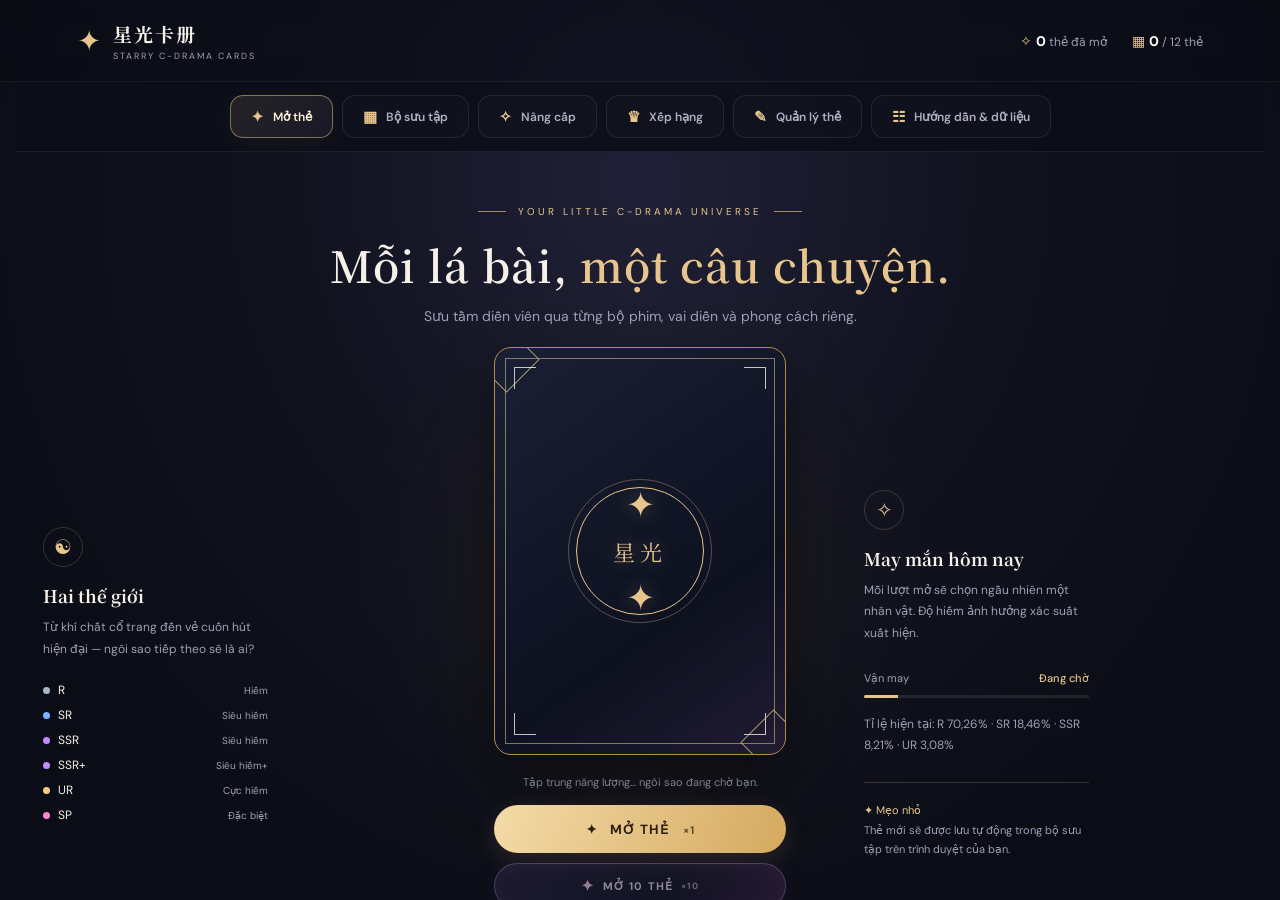
==== commit 1311513f: "V11.6.0: cinematic gacha effects and preview lab" ====
--- a/index.html
+++ b/index.html
@@ -5,7 +5,7 @@
   <meta name="viewport" content="width=device-width, initial-scale=1.0, viewport-fit=cover" />
   <meta name="theme-color" content="#0b0d16" />
   <meta name="color-scheme" content="dark" />
-  <title>Starry C-Drama Cards — V11.4.9 Unlimited Tickets</title>
+  <title>Starry C-Drama Cards — V11.6.0 Cinematic Effects Workshop</title>
   <link rel="preconnect" href="https://fonts.googleapis.com">
   <link rel="preconnect" href="https://fonts.gstatic.com" crossorigin>
   <link href="https://fonts.googleapis.com/css2?family=DM+Sans:wght@400;500;600;700&family=Noto+Serif+SC:wght@500;600;700&display=swap" rel="stylesheet">
@@ -69,7 +69,7 @@
         <div class="summon-kicker" id="summonKicker" hidden aria-live="polite">
           <span class="summon-kicker-sigil" aria-hidden="true">✧</span>
           <span class="summon-kicker-copy"><small>CELESTIAL SUMMON</small><strong>NGHI THỨC TRIỆU HỒI</strong></span>
-          <span class="summon-kicker-count">×3</span>
+          <span class="summon-kicker-count">×10</span>
         </div>
         <div class="stage-glow"></div>
         <div class="card-wrap" id="cardWrap">
@@ -99,7 +99,7 @@
         <button class="text-btn skip-batch-btn" id="skipBatchBtn" type="button" hidden>» Bỏ qua hoạt ảnh</button>
         <div class="open-actions" aria-label="Chọn số lượng thẻ">
           <button class="primary-btn" id="openBtn" type="button"><span>✦</span> MỞ THẺ <small>×1</small></button>
-          <button class="ten-card-btn" id="openTenBtn" type="button"><span aria-hidden="true">✦</span> MỞ 3 THẺ <small>×3</small></button>
+          <button class="ten-card-btn" id="openTenBtn" type="button"><span aria-hidden="true">✦</span> MỞ 10 THẺ <small>×10</small></button>
         </div>
         <p class="draw-cooldown-status" id="drawCooldownStatus" role="status" aria-live="polite">Đang kiểm tra lượt mở…</p>
         <button class="text-btn" id="againBtn" hidden>↻ Mở thêm một thẻ</button>
@@ -115,7 +115,7 @@
         <div class="tip">✦ <span>Mẹo nhỏ</span><br>Thẻ mới sẽ được lưu tự động trong bộ sưu tập trên trình duyệt của bạn.</div>
       </aside>
     </section>
-      <section class="batch-reveal" id="batchReveal" hidden aria-live="polite" aria-label="Kết quả nghi thức triệu hồi ba thẻ">
+      <section class="batch-reveal" id="batchReveal" hidden aria-live="polite" aria-label="Kết quả nghi thức triệu hồi mười thẻ">
         <div class="batch-experience-head">
           <div class="batch-experience-title">
             <p class="eyebrow left-eyebrow"><span aria-hidden="true">✦</span> CELESTIAL SUMMON <span aria-hidden="true">✦</span></p>
@@ -142,7 +142,7 @@
             <p class="spotlight-movie"><span>PHIM / BỘ SƯU TẬP</span><strong id="batchSpotlightMovie">Bộ sưu tập chân dung</strong></p>
             <p class="spotlight-quote" id="batchSpotlightQuote">Một ngôi sao, một câu chuyện.</p>
             <p class="spotlight-copy-state" id="batchSpotlightCopy">✦ Một phiên bản mới gia nhập bộ sưu tập!</p>
-            <button class="batch-show-all-btn" id="batchShowAllBtn" type="button">Khám phá đủ 3 thẻ <span aria-hidden="true">↓</span></button>
+            <button class="batch-show-all-btn" id="batchShowAllBtn" type="button">Khám phá đủ 10 thẻ <span aria-hidden="true">↓</span></button>
             <p class="spotlight-footnote">Thẻ được xếp theo độ hiếm từ cao xuống thấp.</p>
           </div>
         </div>
@@ -150,11 +150,11 @@
           <article class="batch-summary-stat"><span class="summary-stat-icon new-icon" aria-hidden="true">✦</span><div><small>THẺ MỚI</small><strong id="batchNewCount">0</strong><span>lần đầu sở hữu</span></div></article>
           <article class="batch-summary-stat"><span class="summary-stat-icon duplicate-icon" aria-hidden="true">↻</span><div><small>THẺ TRÙNG</small><strong id="batchDuplicateCount">0</strong><span>dùng làm phôi nâng cấp</span></div></article>
         </div>
-        <div class="batch-heading batch-results-heading" id="batchResultsHeading" hidden><div><p class="eyebrow left-eyebrow">YOUR NEW COLLECTION</p><h2>3 thẻ <em>vừa mở</em></h2><p class="section-subtitle">Chạm vào thẻ để xem hồ sơ chi tiết.</p></div><span class="batch-result-order">ĐÃ XẾP THEO ĐỘ HIẾM <b>↓</b></span></div>
+        <div class="batch-heading batch-results-heading" id="batchResultsHeading" hidden><div><p class="eyebrow left-eyebrow">YOUR NEW COLLECTION</p><h2>10 thẻ <em>vừa mở</em></h2><p class="section-subtitle">Chạm vào thẻ để xem hồ sơ chi tiết.</p></div><span class="batch-result-order">ĐÃ XẾP THEO ĐỘ HIẾM <b>↓</b></span></div>
         <div class="batch-grid" id="batchGrid" hidden></div>
         <div class="batch-footer-actions" id="batchFooterActions" hidden>
           <button class="batch-secondary-action" id="batchCollectionBtn" type="button">▦ Xem bộ sưu tập</button>
-          <button class="batch-primary-action" id="batchAgainBtn" type="button">✦ Mở thêm ×3</button>
+          <button class="batch-primary-action" id="batchAgainBtn" type="button">✦ Mở thêm ×10</button>
         </div>
       </section>
     </section>
@@ -449,6 +449,44 @@
         </section>
 
         </div>
+
+        <section class="effect-lab" id="effectLab" aria-labelledby="effectLabTitle">
+          <div class="effect-lab-heading"><div>
+            <p class="eyebrow left-eyebrow">CINEMATIC WORKSHOP · PREVIEW ONLY</p>
+            <h3 id="effectLabTitle">Phòng thử <em>hiệu ứng</em></h3>
+            <p class="section-subtitle">Thử hiệu ứng triệu hồi và nâng sao mà không tiêu hao vé, thẻ hoặc thay đổi dữ liệu đã lưu.</p>
+          </div><span class="effect-lab-stamp" aria-hidden="true">✦ LAB</span></div>
+          <div class="effect-lab-controls">
+            <label for="effectLabRarity">Độ hiếm triệu hồi
+              <select id="effectLabRarity">
+                <option value="R">R · Hiếm</option><option value="SR">SR · Siêu hiếm</option>
+                <option value="SSR">SSR · Siêu hiếm</option><option value="SSR+">SSR+ · Siêu hiếm+</option>
+                <option value="UR" selected>UR · Cực hiếm</option><option value="SP">SP · Đặc biệt</option>
+              </select>
+            </label>
+            <label for="effectLabStars">Cấp sao muốn xem
+              <select id="effectLabStars"><option value="2">2★</option><option value="3">3★</option><option value="4">4★</option><option value="5" selected>5★ · Tối đa</option></select>
+            </label>
+            <div class="effect-lab-actions">
+              <button class="effect-lab-button primary" id="effectLabSummonBtn" type="button">✦ Thử triệu hồi</button>
+              <button class="effect-lab-button secondary" id="effectLabUpgradeBtn" type="button">★ Thử nâng sao</button>
+            </div>
+          </div>
+          <p class="effect-lab-status" id="effectLabStatus" role="status" aria-live="polite">Chọn độ hiếm rồi chạy thử. Đây chỉ là mô phỏng, không thay đổi bộ sưu tập.</p>
+          <div class="stage effect-lab-stage" id="effectLabStage" data-lab-phase="idle" data-lab-stars="1" aria-label="Khu vực xem trước hoạt ảnh">
+            <div class="stage-glow"></div><div class="card-wrap effect-lab-card-wrap">
+              <div class="card card-back effect-lab-card-back" id="effectLabCardBack" aria-label="Mặt sau thẻ xem trước">
+                <div class="back-border"><div class="back-seal">✦<small>星光</small>✦</div><div class="back-corner tl"></div><div class="back-corner tr"></div><div class="back-corner bl"></div><div class="back-corner br"></div></div>
+              </div>
+              <article class="card character-card effect-lab-character-card hidden" id="effectLabCharacterCard" aria-label="Thẻ xem trước hiệu ứng">
+                <div class="rarity-overlay" aria-hidden="true"></div>
+                <div class="card-art effect-lab-card-art" id="effectLabCardArt"><div class="art-orbit"></div><div class="art-symbol">✧</div><div class="art-caption">STARRY PREVIEW</div><div class="portrait-initials">星光</div><div class="art-subtitle">星光 · STARRY</div></div>
+                <div class="card-info"><div class="card-rarity" id="effectLabTierLabel">UR · ULTRA RARE</div><h2 id="effectLabCardName">Thẻ xem thử</h2><p class="chinese-name">星光</p><p class="card-movie">Cinematic effect preview</p><div class="card-meta"><span>Mô phỏng</span><span>Không tiêu hao</span></div><p class="card-quote" id="effectLabQuote">Một ngôi sao, một câu chuyện.</p></div>
+                <div class="card-edge"></div><span class="effect-lab-star-badge" id="effectLabStarBadge">★ 1/5</span>
+              </article>
+            </div><p class="reveal-hint effect-lab-hint" id="effectLabHint">Hiệu ứng sẽ xuất hiện tại đây.</p>
+          </div>
+        </section>
       </section>
     </section>
 
--- a/css/rarity.css
+++ b/css/rarity.css
@@ -233,3 +233,27 @@
 
 /* Keep every visible card frame solid, including the detail-profile frame. */
 .detail-visual::before,.detail-visual.rarity-n::before{border-style:solid!important}
+
+
+/* V11.6 — more deliberate tier-specific summon crescendos for UR/SP. */
+.stage.opening-rarity-ur::before{opacity:.96!important;border-color:#ffcf7c;box-shadow:0 0 25px #ffca758c,inset 0 0 32px #ffca7540,0 0 70px #ffca7538;animation:starry-ur-portal 1.7s cubic-bezier(.16,.72,.24,1) both!important}
+.stage.opening-rarity-ur::after{opacity:.9!important;background-size:29px 33px,51px 57px;animation:starry-ur-sparks .72s ease-in-out infinite!important}
+.stage.opening-rarity-ur .stage-glow{opacity:.64!important;background:radial-gradient(circle,#fff0bd 0%,#ffca75 28%,#a56bff 72%,transparent 100%);transform:scale(1.42);filter:blur(66px)}
+.stage.opening-rarity-ur .card-back{border-color:#ffe0a0!important;box-shadow:0 0 0 1px #fff8,0 0 28px #ffcf7cdd,0 0 76px #ffca7588;animation:starry-ur-charge 1.7s cubic-bezier(.15,.72,.2,1) both!important}
+.stage.opening-rarity-ur .back-border{border-color:#ffe8b8;box-shadow:inset 0 0 36px #ffcf7c55}
+.stage.opening-rarity-ur .back-seal{color:#fff3ca;text-shadow:0 0 14px #fff,0 0 35px #ffca75,0 0 58px #ffca75;animation:starry-ur-seal .62s ease-in-out infinite alternate}
+.stage.opening-rarity-sp::before{opacity:1!important;border-color:#ffb9e6;box-shadow:0 0 36px #ff85d4ee,inset 0 0 42px #ff85d477,0 0 92px #a66bff99;animation:starry-sp-portal 2.25s cubic-bezier(.12,.78,.2,1) both!important}
+.stage.opening-rarity-sp::after{opacity:1!important;background-size:23px 27px,37px 43px,59px 67px;animation:starry-sp-starfall .36s steps(2,end) infinite!important}
+.stage.opening-rarity-sp .stage-glow{opacity:.9!important;background:radial-gradient(circle,#fff 0%,#ff85d4 26%,#a66bff 63%,transparent 100%);transform:scale(1.62);filter:blur(58px)}
+.stage.opening-rarity-sp .card-back{border-color:#ffc3eb!important;box-shadow:0 0 0 1px #fff8,0 0 34px #ff85d4ee,0 0 80px #a66bffcc,0 0 120px #ff85d455;animation:starry-sp-charge 2.25s cubic-bezier(.12,.78,.2,1) both!important}
+.stage.opening-rarity-sp .back-border{border-color:#ffd8f3;box-shadow:inset 0 0 42px #ff85d466}
+.stage.opening-rarity-sp .back-seal{color:#fff7fd;text-shadow:0 0 15px #fff,0 0 34px #ff85d4,0 0 66px #a66bff;animation:starry-sp-seal .35s ease-in-out infinite alternate!important}
+@keyframes starry-ur-portal{0%{opacity:0;transform:rotate(-28deg) scale(.36)}42%{opacity:1;transform:rotate(102deg) scale(1.16)}72%{opacity:.96;transform:rotate(210deg) scale(1.02)}100%{opacity:.75;transform:rotate(300deg) scale(.94)}}
+@keyframes starry-ur-sparks{0%,100%{filter:brightness(.85);background-position:0 0,0 0}50%{filter:brightness(1.8);background-position:12px -14px,-18px 20px}}
+@keyframes starry-ur-charge{0%{transform:rotateY(0) scale(.98);filter:brightness(.82)}58%{transform:rotateY(0) scale(1.045);filter:brightness(1.9)}78%{transform:rotateY(0) scale(.985);filter:brightness(1.15)}100%{transform:rotateY(0) scale(1);filter:brightness(1)}}
+@keyframes starry-ur-seal{from{transform:scale(.92) rotate(-5deg);filter:brightness(.9)}to{transform:scale(1.08) rotate(5deg);filter:brightness(1.75)}}
+@keyframes starry-sp-portal{0%{opacity:0;transform:rotate(0) scale(.22);filter:brightness(.5)}38%{opacity:1;transform:rotate(155deg) scale(1.22);filter:brightness(1.8)}62%{opacity:1;transform:rotate(260deg) scale(1.03);filter:brightness(1.25)}82%{opacity:.95;transform:rotate(332deg) scale(1.1);filter:brightness(2)}100%{opacity:.82;transform:rotate(405deg) scale(1);filter:brightness(1)}}
+@keyframes starry-sp-starfall{0%,100%{filter:brightness(1);background-position:0 0,0 0,0 0}50%{filter:brightness(2.1);background-position:14px -18px,-20px 25px,16px 28px}}
+@keyframes starry-sp-charge{0%{transform:rotateY(0) scale(.94);filter:brightness(.5) saturate(.6)}43%{transform:rotateY(0) scale(1.07);filter:brightness(2.15) saturate(1.35)}68%{transform:rotateY(0) scale(.975);filter:brightness(1.28) saturate(1.15)}86%{transform:rotateY(0) scale(1.025);filter:brightness(1.55)}100%{transform:rotateY(0) scale(1);filter:brightness(1)}}
+@keyframes starry-sp-seal{from{transform:scale(.9) rotate(-8deg);filter:brightness(1)}to{transform:scale(1.14) rotate(8deg);filter:brightness(2.1)}}
+@media(prefers-reduced-motion:reduce){.stage.opening-rarity-ur::before,.stage.opening-rarity-ur::after,.stage.opening-rarity-ur .card-back,.stage.opening-rarity-ur .back-seal,.stage.opening-rarity-sp::before,.stage.opening-rarity-sp::after,.stage.opening-rarity-sp .card-back,.stage.opening-rarity-sp .back-seal{animation:none!important}}
--- a/css/summon.css
+++ b/css/summon.css
@@ -161,3 +161,18 @@
 @media(prefers-reduced-motion:reduce) {
   .summon-kicker,.summon-kicker-sigil,.stage.batch-summoning::before,.stage.batch-summoning::after,.stage.batch-summoning .back-seal,.batch-spotlight,.spotlight-portal i,.spotlight-portal span,.spotlight-art,.spotlight-art-foil,.batch-summary-grid,.batch-card { animation:none !important; transition:none !important; }
 }
+
+
+/* V11.6 — stagger multi-draw results and give UR/SP dedicated card finishes. */
+.batch-card{animation-delay:calc(var(--batch-index,0) * 58ms)}
+.batch-card.rarity-ur{box-shadow:inset 0 0 28px #ffca7528,0 0 17px #ffca7550,0 10px 30px #0007}
+.batch-card.rarity-ur::before{inset:4px;border:2px solid #ffe0a0;opacity:.96;box-shadow:inset 0 0 24px #ffca7538,0 0 18px #ffca7570;animation:result-ur-frame 2.4s ease-in-out infinite}
+.batch-card.rarity-ur::after{opacity:.8;animation:rare-shimmer 2.6s ease-out .2s 1}
+.batch-card.rarity-ur .batch-starfield{opacity:.8;background-size:31px 37px,57px 63px;animation:star-drift 2.8s ease-in-out infinite}
+.batch-card.rarity-sp{box-shadow:inset 0 0 30px #ff85d42e,0 0 20px #ff85d477,0 0 38px #a66bff35,0 10px 32px #0008}
+.batch-card.rarity-sp::before{inset:3px;border:2px double #ffd8f3;opacity:1;box-shadow:inset 0 0 26px #ff85d455,0 0 20px #ff85d4aa;animation:result-sp-frame 1.7s ease-in-out infinite}
+.batch-card.rarity-sp::after{opacity:.9;background:linear-gradient(115deg,transparent 24%,#fff0 38%,#ffffff88 49%,#ff85d477 53%,transparent 67%);animation:rare-shimmer 2.1s ease-out .1s 1}
+.batch-card.rarity-sp .batch-starfield{opacity:1;background-size:23px 29px,41px 47px,63px 71px;animation:star-drift 1.45s ease-in-out infinite}
+@keyframes result-ur-frame{0%,100%{filter:brightness(.9);box-shadow:inset 0 0 18px #ffca7528,0 0 10px #ffca7550}50%{filter:brightness(1.25);box-shadow:inset 0 0 28px #ffca7544,0 0 22px #ffca75bb}}
+@keyframes result-sp-frame{0%,100%{filter:brightness(.88);box-shadow:inset 0 0 18px #ff85d433,0 0 12px #ff85d477}50%{filter:brightness(1.35);box-shadow:inset 0 0 32px #ff85d466,0 0 26px #ff85d4cc,0 0 38px #a66bff55}}
+@media(prefers-reduced-motion:reduce){.batch-card.rarity-ur,.batch-card.rarity-ur::before,.batch-card.rarity-ur::after,.batch-card.rarity-ur .batch-starfield,.batch-card.rarity-sp,.batch-card.rarity-sp::before,.batch-card.rarity-sp::after,.batch-card.rarity-sp .batch-starfield{animation:none!important}}
--- a/css/leaderboard.css
+++ b/css/leaderboard.css
@@ -271,3 +271,13 @@
   0%{opacity:.45;box-shadow:inset 0 0 12px #ff252512,0 0 5px #ff292410}
   100%{opacity:.95;box-shadow:inset 0 0 22px #ff25252e,0 0 12px #ff292430}
 }
+
+
+/* V11.5.0 — tap a ranking portrait to view the card image without card details. */
+.leaderboard-avatar-zoom{cursor:zoom-in;transition:transform .18s ease,filter .18s ease;}
+.leaderboard-avatar-zoom:hover{transform:scale(1.045);filter:brightness(1.08);}
+.leaderboard-avatar-zoom:focus-visible{outline:2px solid #f4d7a0;outline-offset:3px;}
+.leaderboard-image-lightbox{width:fit-content;max-width:96vw;max-height:96vh;margin:auto;padding:0;border:0;border-radius:10px;background:transparent;overflow:visible;box-shadow:0 20px 90px #000b;}
+.leaderboard-image-lightbox::backdrop{background:#050611ed;backdrop-filter:blur(7px);}
+.leaderboard-image-lightbox img{display:block;width:auto;height:auto;max-width:94vw;max-height:92vh;object-fit:contain;object-position:center;border:1px solid #d8bb8680;border-radius:8px;background:#090b14;box-shadow:0 0 0 1px #ffffff12,0 0 42px #0008;}
+@media(prefers-reduced-motion:reduce){.leaderboard-avatar-zoom{transition:none;}}
--- a/css/upgrade.css
+++ b/css/upgrade.css
@@ -268,3 +268,55 @@
   .ascension-preview-foil::before{transform:none}
   .upgrade-animation-stage.is-charging .ascension-card-preview,.upgrade-animation-stage.is-success .ascension-card-preview,.upgrade-animation-stage.is-failed .ascension-card-preview{animation:none!important;filter:none}
 }
+
+
+/* V11.6 — larger star-up success payoff and a separate effect preview laboratory. */
+.upgrade-animation-stage.is-success .upgrade-animation-orbit{opacity:.9}
+.upgrade-animation-stage.is-success.tier-3 .upgrade-animation-orbit{animation:forge-orbit 1.7s linear 1}
+.upgrade-animation-stage.is-success.tier-4 .upgrade-animation-orbit{animation:forge-orbit 1.25s linear 1}
+.upgrade-animation-stage.is-success.tier-5 .upgrade-animation-orbit{animation:forge-orbit 1s linear 2}
+.upgrade-animation-stage.is-success .ascension-card-preview{animation:ascension-success .95s cubic-bezier(.14,.8,.2,1) both,forge-success-glint 1.3s ease-out .18s 1}
+.upgrade-animation-stage.is-success.tier-4 .ascension-card-preview{filter:drop-shadow(0 0 13px #a66bff9c)}
+.upgrade-animation-stage.is-success.tier-5 .ascension-card-preview{filter:drop-shadow(0 0 14px #ff85d4dd) drop-shadow(0 0 25px #a66bff80);animation:ascension-ultimate 1.15s cubic-bezier(.14,.8,.2,1) both,forge-success-glint 1.5s ease-out .12s 1}
+.upgrade-animation-stage.is-success.tier-5 .upgrade-animation-sparks{font-size:21px;letter-spacing:7px;text-shadow:0 0 12px #fff,0 0 28px #ff85d4}
+@keyframes forge-success-glint{0%{filter:brightness(1)}35%{filter:brightness(1.8) saturate(1.3)}70%{filter:brightness(1.2)}100%{filter:brightness(1)}}
+
+.effect-lab{margin-top:30px;padding:clamp(16px,3vw,26px);border:1px solid #c18aff3b;border-radius:20px;background:radial-gradient(ellipse at 12% 0%,#a66bff12,transparent 48%),linear-gradient(145deg,#111321f5,#121525f5 68%,#21172cf0);box-shadow:inset 0 0 36px #a66bff09,0 18px 48px #0003}
+.effect-lab-heading{display:flex;justify-content:space-between;align-items:flex-start;gap:18px;margin-bottom:20px}
+.effect-lab-heading h3{margin:0 0 8px;font-family:var(--serif);font-size:clamp(22px,3vw,29px)}
+.effect-lab-heading h3 em{color:#d8b7ff}.effect-lab-heading .section-subtitle{max-width:660px;line-height:1.75}
+.effect-lab-stamp{flex:0 0 auto;border:1px solid #c18aff55;border-radius:12px;padding:9px 11px;color:#dfc9ff;font-size:9px;letter-spacing:1.5px;box-shadow:inset 0 0 18px #a66bff12,0 0 16px #a66bff16}
+.effect-lab-controls{display:grid;grid-template-columns:minmax(150px,1fr) minmax(130px,.7fr);gap:13px;align-items:end}
+.effect-lab-controls label{display:grid;gap:7px;color:#c4c5d7;font-size:11px}
+.effect-lab-controls select{width:100%;min-height:42px;padding:10px 12px;border:1px solid #ffffff24;border-radius:10px;background:#0b0e19;color:#f2edf9;font:inherit;font-size:12px}
+.effect-lab-actions{grid-column:1/-1;display:flex;flex-wrap:wrap;gap:9px}
+.effect-lab-button{min-height:42px;padding:10px 15px;border:1px solid #c18aff55;border-radius:24px;font:600 11px var(--sans);cursor:pointer;transition:transform .2s,border-color .2s,box-shadow .2s}
+.effect-lab-button:hover{transform:translateY(-1px);border-color:#e5c9ff;box-shadow:0 5px 19px #a66bff20}
+.effect-lab-button.primary{background:linear-gradient(110deg,#e8d4ff,#bd91ff);color:#1b1129}.effect-lab-button.secondary{background:#c18aff12;color:#eadfff}
+.effect-lab-status{margin:15px 0 0;color:#b9b6ce;font-size:11px;line-height:1.7}
+.effect-lab-stage{width:100%;min-height:430px;margin:10px auto 0;padding:18px 12px 12px;overflow:hidden;border:1px solid #c18aff26;border-radius:17px;background:radial-gradient(ellipse at 50% 45%,#6b4a9c12,transparent 57%),#0b0e18d9}
+.effect-lab-stage .stage-glow{top:26px;width:230px;height:300px;opacity:.22;filter:blur(62px)}
+.effect-lab-stage .card-wrap{width:min(100%,250px);height:350px;flex:0 0 auto}
+.effect-lab-stage .card-info{padding:8px 12px 7px}.effect-lab-stage .card-info h2{font-size:18px;margin:4px 0 1px}
+.effect-lab-stage .chinese-name{margin-bottom:6px}.effect-lab-stage .card-meta{gap:4px}.effect-lab-stage .card-meta span{padding:3px 6px;font-size:8px}.effect-lab-stage .card-quote{margin-top:5px;font-size:9px}.effect-lab-stage .card-art{flex-basis:59%}
+.effect-lab-stage .effect-lab-star-badge{position:absolute;z-index:7;top:12px;right:12px;padding:5px 8px;border:1px solid color-mix(in srgb,var(--rarity,#ffca75) 75%,white);border-radius:8px;background:#0b0d18d9;color:#fff;font-size:10px;font-weight:800;box-shadow:0 0 15px color-mix(in srgb,var(--rarity,#ffca75) 40%,transparent)}
+.effect-lab-stage.is-lab-charging .stage-glow{opacity:.72;transform:scale(1.45)}.effect-lab-stage.is-lab-upgrade .stage-glow{opacity:.62;transform:scale(1.42);background:var(--rarity,#c18aff)}
+.effect-lab-stage.is-lab-upgrade .effect-lab-character-card{animation:lab-upgrade-pop .95s cubic-bezier(.13,.8,.2,1) both;box-shadow:0 0 0 1px #fff8,0 0 28px var(--rarity,#c18aff),0 0 66px color-mix(in srgb,var(--rarity,#c18aff) 65%,transparent),0 25px 60px #0009}
+.effect-lab-stage.is-lab-upgrade .effect-lab-character-card .rarity-overlay::after{opacity:.98;background-image:radial-gradient(circle at 14% 17%,#fff 0 1px,transparent 2px),radial-gradient(circle at 77% 29%,var(--rarity) 0 1.5px,transparent 2.5px),radial-gradient(circle at 62% 78%,#fff 0 1px,transparent 2px),linear-gradient(115deg,transparent 34%,#fff8 49%,transparent 60%);background-size:37px 43px,53px 59px,71px 79px,100% 100%;animation:lab-starfield-burst 1.05s ease-out 2}
+.effect-lab-stage.is-lab-upgrade .effect-lab-star-badge{animation:lab-star-burst .78s cubic-bezier(.15,.8,.2,1) both}
+.effect-lab-stage[data-lab-stars="4"].is-lab-upgrade .effect-lab-character-card{filter:drop-shadow(0 0 12px #a66bffad)}
+.effect-lab-stage[data-lab-stars="5"].is-lab-upgrade .effect-lab-character-card{animation:lab-ultimate-pop 1.12s cubic-bezier(.14,.8,.2,1) both;filter:drop-shadow(0 0 14px #ff85d4dd) drop-shadow(0 0 28px #a66bff77)}
+.effect-lab-stage[data-lab-stars="5"].is-lab-upgrade::before{box-shadow:0 0 35px #ff85d4aa,inset 0 0 38px #ff85d455;animation:lab-ultimate-ring 1.25s ease-out both}
+.effect-lab-stage[data-lab-stars="5"].is-lab-upgrade .effect-lab-star-badge{box-shadow:0 0 22px #ff85d4dd,0 0 44px #a66bff88}
+.effect-lab-stage .effect-lab-character-card.lab-reveal{animation:lab-card-reveal .72s cubic-bezier(.14,.8,.2,1) both}
+.effect-lab-stage .effect-lab-character-card.lab-upgrade-pop{animation:lab-upgrade-pop .95s cubic-bezier(.13,.8,.2,1) both}
+.effect-lab-stage[data-lab-stars="5"] .effect-lab-character-card.lab-upgrade-pop{animation:lab-ultimate-pop 1.12s cubic-bezier(.14,.8,.2,1) both}
+.effect-lab-hint{margin:14px 0 2px}
+@keyframes lab-card-reveal{0%{opacity:0;transform:perspective(1000px) rotateY(90deg) scale(.86);filter:brightness(1.8)}62%{opacity:1;transform:perspective(1000px) rotateY(-7deg) scale(1.045);filter:brightness(1.4)}100%{opacity:1;transform:perspective(1000px) rotateY(0) scale(1);filter:brightness(1)}}
+@keyframes lab-upgrade-pop{0%{transform:perspective(1000px) scale(.82) rotateY(-10deg);filter:brightness(.65)}43%{transform:perspective(1000px) scale(1.1) rotateY(7deg);filter:brightness(2)}72%{transform:perspective(1000px) scale(.97);filter:brightness(1.25)}100%{transform:perspective(1000px) scale(1) rotateY(0);filter:brightness(1)}}
+@keyframes lab-ultimate-pop{0%{transform:perspective(1000px) scale(.65) rotateY(-24deg);filter:brightness(.35) saturate(.6)}43%{transform:perspective(1000px) scale(1.18) rotateY(12deg);filter:brightness(2.5) saturate(1.4)}68%{transform:perspective(1000px) scale(.96);filter:brightness(1.5)}100%{transform:perspective(1000px) scale(1) rotateY(0);filter:brightness(1.1) saturate(1.1)}}
+@keyframes lab-star-burst{0%{transform:scale(.4) rotate(-18deg);opacity:.25}55%{transform:scale(1.3) rotate(8deg);opacity:1}78%{transform:scale(.94)}100%{transform:scale(1);opacity:1}}
+@keyframes lab-starfield-burst{0%{opacity:0;background-position:0 0,0 0,0 0,0 0}35%{opacity:1;background-position:8px -13px,-11px 16px,17px 22px,0 0}100%{opacity:.45;background-position:16px -26px,-22px 32px,34px 44px,0 0}}
+@keyframes lab-ultimate-ring{0%{opacity:0;transform:scale(.3) rotate(-22deg)}55%{opacity:1;transform:scale(1.16) rotate(170deg)}100%{opacity:.45;transform:scale(1) rotate(360deg)}}
+@media(max-width:620px){.effect-lab-heading{gap:9px}.effect-lab-stamp{padding:7px 8px;font-size:8px}.effect-lab-controls{grid-template-columns:1fr 1fr;gap:10px}.effect-lab-actions{display:grid;grid-template-columns:1fr}.effect-lab-button{width:100%}.effect-lab-stage{min-height:400px;padding:15px 8px 10px}.effect-lab-stage .card-wrap{width:min(100%,235px);height:330px}}
+@media(prefers-reduced-motion:reduce){.effect-lab-stage::before,.effect-lab-stage::after,.effect-lab-stage .effect-lab-character-card,.effect-lab-stage .effect-lab-character-card::after,.effect-lab-stage .effect-lab-star-badge,.effect-lab-stage.is-lab-upgrade .effect-lab-character-card,.effect-lab-stage.is-lab-upgrade .effect-lab-character-card .rarity-overlay::after{animation:none!important;transition:none!important}}
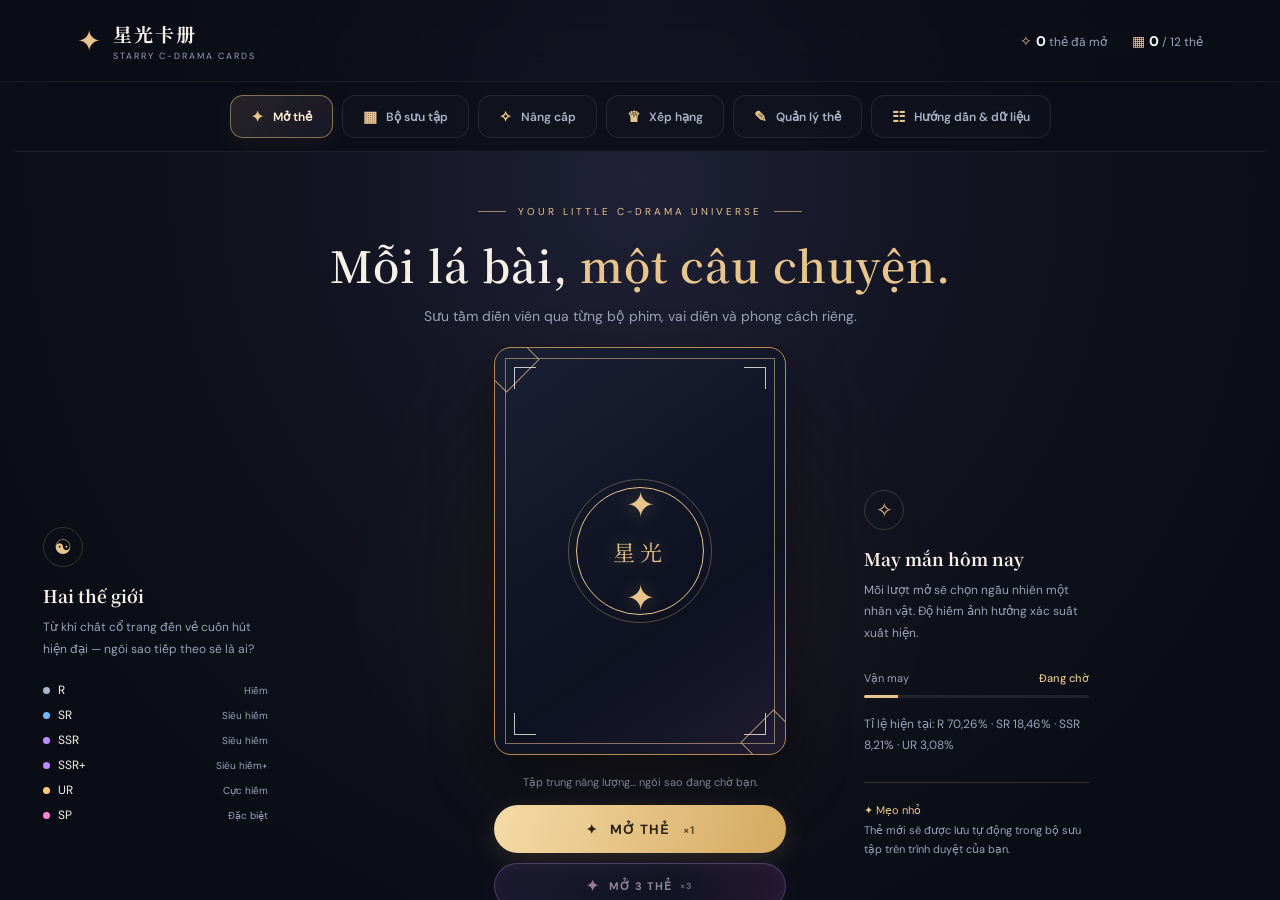
==== commit e1fa08f4: "Keep 3-card summon and scale actor film bonus" ====
--- a/index.html
+++ b/index.html
@@ -69,7 +69,7 @@
         <div class="summon-kicker" id="summonKicker" hidden aria-live="polite">
           <span class="summon-kicker-sigil" aria-hidden="true">✧</span>
           <span class="summon-kicker-copy"><small>CELESTIAL SUMMON</small><strong>NGHI THỨC TRIỆU HỒI</strong></span>
-          <span class="summon-kicker-count">×10</span>
+          <span class="summon-kicker-count">×3</span>
         </div>
         <div class="stage-glow"></div>
         <div class="card-wrap" id="cardWrap">
@@ -99,7 +99,7 @@
         <button class="text-btn skip-batch-btn" id="skipBatchBtn" type="button" hidden>» Bỏ qua hoạt ảnh</button>
         <div class="open-actions" aria-label="Chọn số lượng thẻ">
           <button class="primary-btn" id="openBtn" type="button"><span>✦</span> MỞ THẺ <small>×1</small></button>
-          <button class="ten-card-btn" id="openTenBtn" type="button"><span aria-hidden="true">✦</span> MỞ 10 THẺ <small>×10</small></button>
+          <button class="ten-card-btn" id="openTenBtn" type="button"><span aria-hidden="true">✦</span> MỞ 3 THẺ <small>×3</small></button>
         </div>
         <p class="draw-cooldown-status" id="drawCooldownStatus" role="status" aria-live="polite">Đang kiểm tra lượt mở…</p>
         <button class="text-btn" id="againBtn" hidden>↻ Mở thêm một thẻ</button>
@@ -115,7 +115,7 @@
         <div class="tip">✦ <span>Mẹo nhỏ</span><br>Thẻ mới sẽ được lưu tự động trong bộ sưu tập trên trình duyệt của bạn.</div>
       </aside>
     </section>
-      <section class="batch-reveal" id="batchReveal" hidden aria-live="polite" aria-label="Kết quả nghi thức triệu hồi mười thẻ">
+      <section class="batch-reveal" id="batchReveal" hidden aria-live="polite" aria-label="Kết quả nghi thức triệu hồi ba thẻ">
         <div class="batch-experience-head">
           <div class="batch-experience-title">
             <p class="eyebrow left-eyebrow"><span aria-hidden="true">✦</span> CELESTIAL SUMMON <span aria-hidden="true">✦</span></p>
@@ -142,7 +142,7 @@
             <p class="spotlight-movie"><span>PHIM / BỘ SƯU TẬP</span><strong id="batchSpotlightMovie">Bộ sưu tập chân dung</strong></p>
             <p class="spotlight-quote" id="batchSpotlightQuote">Một ngôi sao, một câu chuyện.</p>
             <p class="spotlight-copy-state" id="batchSpotlightCopy">✦ Một phiên bản mới gia nhập bộ sưu tập!</p>
-            <button class="batch-show-all-btn" id="batchShowAllBtn" type="button">Khám phá đủ 10 thẻ <span aria-hidden="true">↓</span></button>
+            <button class="batch-show-all-btn" id="batchShowAllBtn" type="button">Khám phá đủ 3 thẻ <span aria-hidden="true">↓</span></button>
             <p class="spotlight-footnote">Thẻ được xếp theo độ hiếm từ cao xuống thấp.</p>
           </div>
         </div>
@@ -150,11 +150,11 @@
           <article class="batch-summary-stat"><span class="summary-stat-icon new-icon" aria-hidden="true">✦</span><div><small>THẺ MỚI</small><strong id="batchNewCount">0</strong><span>lần đầu sở hữu</span></div></article>
           <article class="batch-summary-stat"><span class="summary-stat-icon duplicate-icon" aria-hidden="true">↻</span><div><small>THẺ TRÙNG</small><strong id="batchDuplicateCount">0</strong><span>dùng làm phôi nâng cấp</span></div></article>
         </div>
-        <div class="batch-heading batch-results-heading" id="batchResultsHeading" hidden><div><p class="eyebrow left-eyebrow">YOUR NEW COLLECTION</p><h2>10 thẻ <em>vừa mở</em></h2><p class="section-subtitle">Chạm vào thẻ để xem hồ sơ chi tiết.</p></div><span class="batch-result-order">ĐÃ XẾP THEO ĐỘ HIẾM <b>↓</b></span></div>
+        <div class="batch-heading batch-results-heading" id="batchResultsHeading" hidden><div><p class="eyebrow left-eyebrow">YOUR NEW COLLECTION</p><h2>3 thẻ <em>vừa mở</em></h2><p class="section-subtitle">Chạm vào thẻ để xem hồ sơ chi tiết.</p></div><span class="batch-result-order">ĐÃ XẾP THEO ĐỘ HIẾM <b>↓</b></span></div>
         <div class="batch-grid" id="batchGrid" hidden></div>
         <div class="batch-footer-actions" id="batchFooterActions" hidden>
           <button class="batch-secondary-action" id="batchCollectionBtn" type="button">▦ Xem bộ sưu tập</button>
-          <button class="batch-primary-action" id="batchAgainBtn" type="button">✦ Mở thêm ×10</button>
+          <button class="batch-primary-action" id="batchAgainBtn" type="button">✦ Mở thêm ×3</button>
         </div>
       </section>
     </section>
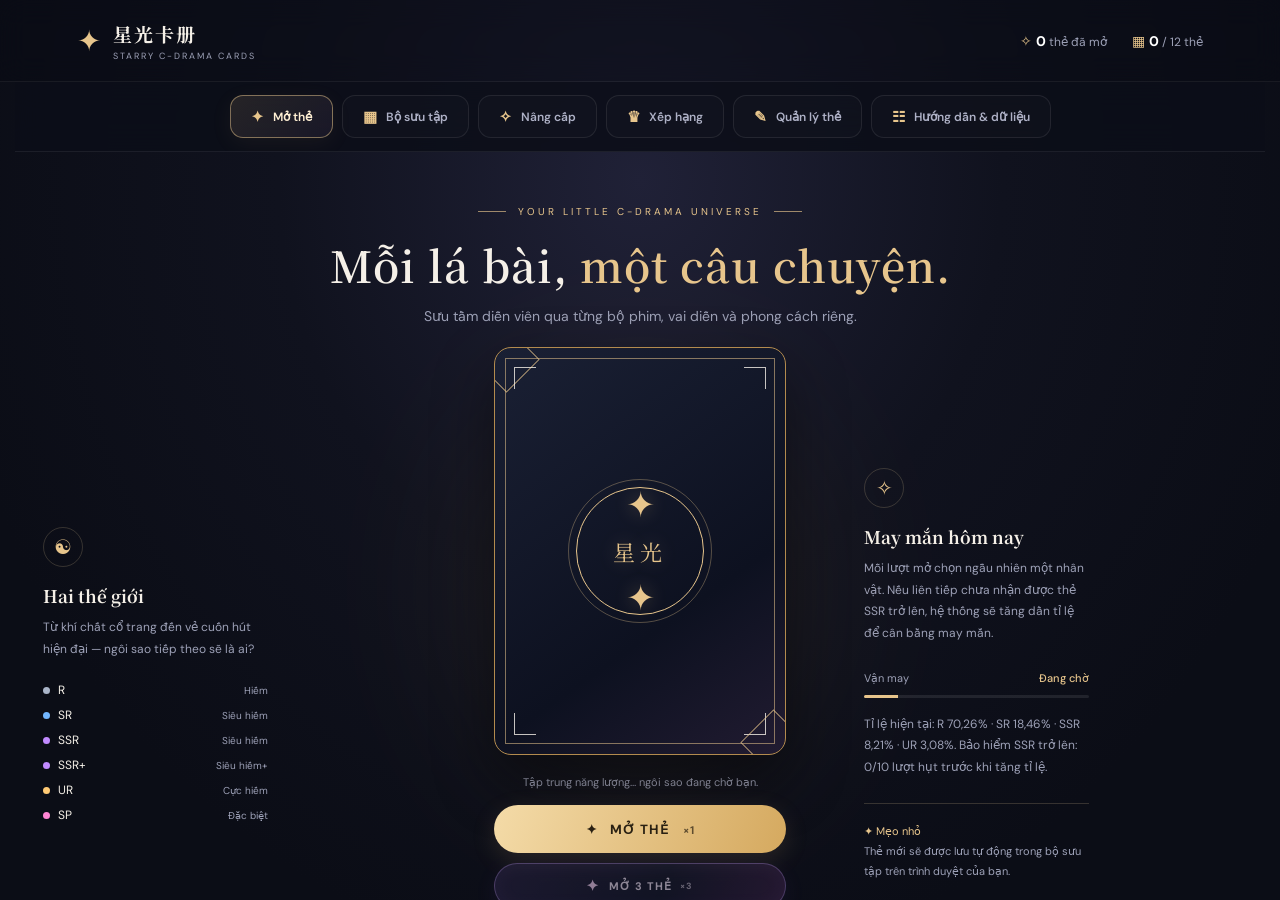
==== commit 6b81ae36: "V11.7.0: Add rare-card pity and simplify collection UI" ====
--- a/index.html
+++ b/index.html
@@ -5,7 +5,7 @@
   <meta name="viewport" content="width=device-width, initial-scale=1.0, viewport-fit=cover" />
   <meta name="theme-color" content="#0b0d16" />
   <meta name="color-scheme" content="dark" />
-  <title>Starry C-Drama Cards — V11.6.0 Cinematic Effects Workshop</title>
+  <title>Starry C-Drama Cards — V11.7.0 Lucky Star Update</title>
   <link rel="preconnect" href="https://fonts.googleapis.com">
   <link rel="preconnect" href="https://fonts.gstatic.com" crossorigin>
   <link href="https://fonts.googleapis.com/css2?family=DM+Sans:wght@400;500;600;700&family=Noto+Serif+SC:wght@500;600;700&display=swap" rel="stylesheet">
@@ -89,9 +89,7 @@
               <h2 id="cardName">Tiêu Chiến</h2>
               <p class="chinese-name" id="cardChinese">肖战</p>
               <p class="card-movie" id="cardMovie">Bộ sưu tập chân dung</p>
-              <div class="card-meta"><span id="cardGender">Nam</span><span id="cardStyle">Cổ trang</span></div>
-              <p class="card-quote" id="cardQuote">Một ánh nhìn, vạn câu chuyện.</p>
-            </div>
+              <div class="card-meta"><span id="cardGender">Nam</span><span id="cardStyle">Cổ trang</span></div></div>
             <div class="card-edge"></div>
           </article>
         </div>
@@ -99,7 +97,7 @@
         <button class="text-btn skip-batch-btn" id="skipBatchBtn" type="button" hidden>» Bỏ qua hoạt ảnh</button>
         <div class="open-actions" aria-label="Chọn số lượng thẻ">
           <button class="primary-btn" id="openBtn" type="button"><span>✦</span> MỞ THẺ <small>×1</small></button>
-          <button class="ten-card-btn" id="openTenBtn" type="button"><span aria-hidden="true">✦</span> MỞ 3 THẺ <small>×3</small></button>
+          <button class="three-card-btn" id="openThreeBtn" type="button"><span aria-hidden="true">✦</span> MỞ 3 THẺ <small>×3</small></button>
         </div>
         <p class="draw-cooldown-status" id="drawCooldownStatus" role="status" aria-live="polite">Đang kiểm tra lượt mở…</p>
         <button class="text-btn" id="againBtn" hidden>↻ Mở thêm một thẻ</button>
@@ -109,7 +107,7 @@
       <aside class="side-note right-note">
         <div class="note-icon">✧</div>
         <h3>May mắn hôm nay</h3>
-        <p>Mỗi lượt mở sẽ chọn ngẫu nhiên một nhân vật. Độ hiếm ảnh hưởng xác suất xuất hiện.</p>
+        <p>Mỗi lượt mở chọn ngẫu nhiên một nhân vật. Nếu liên tiếp chưa nhận được thẻ SSR trở lên, hệ thống sẽ tăng dần tỉ lệ để cân bằng may mắn.</p>
         <div class="luck-meter"><div><span>Vận may</span><b id="luckLabel">Đang chờ</b></div><div class="meter-track"><span id="luckBar"></span></div></div>
         <p class="rarity-odds" id="rarityOdds" aria-live="polite"></p>
         <div class="tip">✦ <span>Mẹo nhỏ</span><br>Thẻ mới sẽ được lưu tự động trong bộ sưu tập trên trình duyệt của bạn.</div>
@@ -139,9 +137,7 @@
             <p class="spotlight-caption"><span aria-hidden="true">✧</span> THẺ CAO NHẤT LƯỢT NÀY</p>
             <p class="spotlight-rarity" id="batchSpotlightRarity">SP · SPECIAL</p>
             <h3 id="batchSpotlightName">Ngôi Sao Bí Ẩn</h3>
-            <p class="spotlight-movie"><span>PHIM / BỘ SƯU TẬP</span><strong id="batchSpotlightMovie">Bộ sưu tập chân dung</strong></p>
-            <p class="spotlight-quote" id="batchSpotlightQuote">Một ngôi sao, một câu chuyện.</p>
-            <p class="spotlight-copy-state" id="batchSpotlightCopy">✦ Một phiên bản mới gia nhập bộ sưu tập!</p>
+            <p class="spotlight-movie"><span>PHIM / BỘ SƯU TẬP</span><strong id="batchSpotlightMovie">Bộ sưu tập chân dung</strong></p><p class="spotlight-copy-state" id="batchSpotlightCopy">✦ Một phiên bản mới gia nhập bộ sưu tập!</p>
             <button class="batch-show-all-btn" id="batchShowAllBtn" type="button">Khám phá đủ 3 thẻ <span aria-hidden="true">↓</span></button>
             <p class="spotlight-footnote">Thẻ được xếp theo độ hiếm từ cao xuống thấp.</p>
           </div>
@@ -176,9 +172,7 @@
             <div class="form-field autocomplete-field"><label for="fieldRole">Vai diễn trong phim</label><div class="autocomplete-control"><input id="fieldRole" maxlength="80" placeholder="Ví dụ: Tạ Chinh" aria-autocomplete="list" aria-controls="fieldRoleSuggestions" aria-expanded="false" /><div class="field-suggestions" id="fieldRoleSuggestions" role="listbox" aria-label="Vai diễn đã có" hidden></div></div><small class="field-suggestion-note" id="fieldRoleSuggestionNote" aria-live="polite"></small></div>
             <label>Giới tính<select id="fieldGender"><option value="female">Nữ</option><option value="male">Nam</option><option value="other">Khác / nhóm</option></select></label>
             <label>Phong cách *<select id="fieldStyle" required><option value="">Chọn phong cách…</option><option>Cổ trang</option><option>Thanh xuân vườn trường</option><option>Công sở</option><option>Tiên hiệp</option><option>Dân quốc</option><option>Khác</option></select></label>
-            <label>Độ hiếm<select id="fieldRarity" aria-label="Độ hiếm"></select></label>
-            <label class="wide-field">Câu trích dẫn / mô tả<input id="fieldQuote" maxlength="180" placeholder="Một câu ngắn về nhân vật…" /></label>
-            <label class="wide-field">Ảnh đại diện của thẻ <span class="optional-label" id="imageRequiredLabel">(bắt buộc khi thêm)</span><input id="fieldPhoto" type="file" accept="image/*" /><small>Chọn ảnh đại diện phù hợp với diễn viên trong phim. Ảnh sẽ được nén và lưu trong trình duyệt này, không tải lên máy chủ.</small></label>
+            <label>Độ hiếm<select id="fieldRarity" aria-label="Độ hiếm"></select></label><label class="wide-field">Ảnh đại diện của thẻ <span class="optional-label" id="imageRequiredLabel">(bắt buộc khi thêm)</span><input id="fieldPhoto" type="file" accept="image/*" /><small>Chọn ảnh đại diện phù hợp với diễn viên trong phim. Ảnh sẽ được nén và lưu trong trình duyệt này, không tải lên máy chủ.</small></label>
           </div>
           <div class="photo-preview-wrap"><div class="photo-preview" id="photoPreview"><span>Ảnh xem trước</span></div><p id="photoStatus">Ảnh đại diện thuộc về thẻ này, không ảnh hưởng thẻ khác của cùng diễn viên.</p></div>
           <div class="form-actions"><button class="primary-btn" type="submit" id="saveCharacterBtn">Lưu nhân vật</button><button class="secondary-btn" type="button" id="clearFormBtn">Xóa nội dung form</button></div>
@@ -197,7 +191,7 @@
                 <button class="outline-btn" id="downloadBulkTemplateBtn" type="button">↓ Tải mẫu CSV</button>
               </div>
               <label class="bulk-import-text-label" for="bulkImportText">Hoặc dán bảng từ Excel / Google Sheets
-                <textarea id="bulkImportText" rows="7" spellcheck="false" placeholder="Tên diễn viên,Tên phim,Vai diễn,Tên tiếng Trung,Giới tính,Phong cách,Độ hiếm,Mô tả,Ảnh URL&#10;Điền Hi Vi,Trục Ngọc,Tạ Chinh,田曦薇,Nữ,Cổ trang,SSR,Một câu mô tả,https://…"></textarea>
+                <textarea id="bulkImportText" rows="7" spellcheck="false" placeholder="Tên diễn viên,Tên phim,Vai diễn,Tên tiếng Trung,Giới tính,Phong cách,Độ hiếm,Ảnh URL&#10;Điền Hi Vi,Trục Ngọc,Tạ Chinh,田曦薇,Nữ,Cổ trang,SSR,https://…"></textarea>
                 <small>Dòng đầu là tiêu đề cột. Hỗ trợ CSV phân tách bằng dấu phẩy/chấm phẩy và bảng dán dùng tab. Bắt buộc: Tên diễn viên, Tên phim. Ảnh URL tùy chọn.</small>
               </label>
               <div class="bulk-import-controls">
@@ -217,116 +211,7 @@
         </div>
       </div>
     </section>
-    <section class="manage-section movie-metadata-section" id="movieLibraryManager">
-      <div class="section-heading manage-heading">
-        <div><p class="eyebrow left-eyebrow">YOUR DRAMA DATABASE</p><h2>Quản lý <em>dữ liệu phim</em></h2><p class="section-subtitle">Bổ sung thông tin một lần cho mỗi phim. Tất cả thẻ cùng phim sẽ dùng chung hồ sơ này.</p></div>
-        <span class="movie-metadata-header-count" id="movieMetadataCount">0 phim</span>
-      </div>
-
-      <details class="movie-bulk-import-panel" id="movieBulkImportPanel">
-        <summary><span aria-hidden="true">▤</span> Nhập danh mục phim hàng loạt <small>CSV / TSV · Tối đa 500 phim mỗi lần</small></summary>
-        <div class="movie-bulk-import-body">
-          <p class="movie-bulk-import-note">Mỗi dòng là một phim. Phim vẫn được lưu trong danh mục dù chưa có thẻ; tên phim được dùng để liên kết với các thẻ cùng tên. Metadata cũ được giữ theo mặc định.</p>
-          <div class="bulk-import-actions">
-            <label class="outline-btn bulk-file-label" for="movieBulkImportFile">↑ Chọn CSV / TSV</label>
-            <input id="movieBulkImportFile" type="file" accept=".csv,.tsv,.txt,text/csv,text/tab-separated-values,text/plain" hidden />
-            <button class="outline-btn" id="downloadMovieTemplateBtn" type="button">↓ Tải mẫu CSV phim</button>
-          </div>
-          <label class="movie-bulk-text-label" for="movieBulkImportText">Hoặc dán bảng từ Excel / Google Sheets
-            <textarea id="movieBulkImportText" rows="6" spellcheck="false" placeholder="Tên phim,Tên gốc,Năm phát hành,Thể loại,Mô tả,Poster URL&#10;Trục Ngọc,逐玉,2026,Cổ trang; Tình cảm,Mô tả ngắn,https://…"></textarea>
-            <small>Cột bắt buộc: Tên phim. Các cột còn lại tùy chọn. Dùng dấu chấm phẩy để tách thể loại trong CSV.</small>
-          </label>
-          <div class="movie-bulk-options">
-            <label><input id="movieBulkPreserveExisting" type="checkbox" checked /> Giữ thông tin cũ, chỉ bổ sung trường còn trống</label>
-            <button class="primary-btn" id="analyzeMovieBulkBtn" type="button">Kiểm tra dữ liệu phim</button>
-            <button class="outline-btn" id="clearMovieBulkBtn" type="button">Xóa nội dung</button>
-          </div>
-          <p class="bulk-import-status" id="movieBulkImportStatus" role="status" aria-live="polite">Chọn tệp hoặc dán bảng rồi kiểm tra trước khi lưu.</p>
-          <div class="bulk-import-preview movie-bulk-preview" id="movieBulkImportPreview" hidden>
-            <div class="bulk-preview-heading"><strong id="movieBulkPreviewSummary">Bản xem trước</strong><small>Dòng trùng trong cùng tệp sẽ được bỏ qua để tránh ghi đè lẫn nhau.</small></div>
-            <div class="bulk-preview-table-wrap"><table class="bulk-preview-table"><thead><tr><th>Dòng</th><th>Phim / metadata</th><th>Kiểm tra</th></tr></thead><tbody id="movieBulkPreviewRows"></tbody></table></div>
-            <div class="bulk-import-commit-row"><button class="primary-btn" id="commitMovieBulkBtn" type="button" disabled>Lưu danh mục phim</button><span id="movieBulkCommitHint">Chưa có dữ liệu sẵn sàng.</span></div>
-          </div>
-        </div>
-      </details>
-
-      <details class="tmdb-lookup-panel" id="tmdbLookupPanel">
-        <summary><span aria-hidden="true">✦</span> Tìm thông tin phim tự động <small>TMDB · tên gốc · năm · thể loại · poster</small></summary>
-        <div class="tmdb-lookup-body">
-          <div class="tmdb-lookup-intro">
-            <p>Nhập tên phim để tìm phim bộ hoặc điện ảnh. Chọn đúng kết quả, xem trước thông tin rồi mới lưu vào danh mục Starry.</p>
-            <p class="tmdb-token-help">Tính năng này cần <strong>TMDB API Read Access Token</strong>. <a href="https://www.themoviedb.org/settings/api" target="_blank" rel="noopener noreferrer">Mở trang API của TMDB ↗</a>. Token chỉ nằm trong ô nhập của phiên hiện tại; ứng dụng không ghi token vào localStorage, IndexedDB hoặc bản sao lưu.</p>
-          </div>
-          <label class="tmdb-token-label" for="tmdbReadAccessToken">TMDB Read Access Token
-            <div class="tmdb-token-input-row"><input id="tmdbReadAccessToken" type="password" autocomplete="off" spellcheck="false" placeholder="Dán token đọc API tại đây" /><button class="outline-btn" id="toggleTmdbTokenVisibility" type="button" aria-pressed="false">Hiện</button></div>
-          </label>
-          <div class="tmdb-search-grid">
-            <label for="tmdbSearchQuery">Tên cần tìm<input id="tmdbSearchQuery" maxlength="120" placeholder="Ví dụ: Trục Ngọc / 逐玉 / Chasing Jade" /></label>
-            <label for="tmdbSearchType">Loại nội dung<select id="tmdbSearchType"><option value="tv">Phim bộ / TV series</option><option value="movie">Phim điện ảnh</option><option value="both">Cả hai loại</option></select></label>
-          </div>
-          <label class="tmdb-target-label" for="tmdbTargetTitle">Tên phim sẽ lưu trong Starry
-            <input id="tmdbTargetTitle" maxlength="100" placeholder="Tên phim dùng để liên kết với các thẻ hiện có" />
-            <small>Giữ đúng tên phim đang dùng trên các thẻ để liên kết metadata chính xác. Có thể sửa tên này trước khi lưu.</small>
-          </label>
-          <div class="tmdb-search-actions"><button class="primary-btn" id="tmdbSearchBtn" type="button">⌕ Tìm trên TMDB</button><button class="outline-btn" id="clearTmdbSearchBtn" type="button">Xóa tìm kiếm</button></div>
-          <p class="bulk-import-status tmdb-search-status" id="tmdbSearchStatus" role="status" aria-live="polite">Chưa thực hiện tìm kiếm. Cần token đọc API để bắt đầu.</p>
-          <div class="tmdb-results" id="tmdbSearchResults" aria-live="polite" hidden></div>
-          <section class="tmdb-selected-result" id="tmdbSelectedResult" hidden aria-label="Xem trước phim được chọn">
-            <div class="tmdb-selected-heading"><strong>Kết quả đã chọn</strong><small id="tmdbSelectedSource">Dữ liệu từ TMDB</small></div>
-            <div class="tmdb-selected-card">
-              <div class="tmdb-selected-poster" id="tmdbSelectedPoster"><span>✦</span></div>
-              <div class="tmdb-selected-copy">
-                <h3 id="tmdbSelectedTitle"></h3>
-                <p id="tmdbSelectedOriginal"></p>
-                <p id="tmdbSelectedFacts"></p>
-                <p id="tmdbSelectedOverview"></p>
-                <a id="tmdbSelectedLink" href="https://www.themoviedb.org/" target="_blank" rel="noopener noreferrer">Mở hồ sơ nguồn ↗</a>
-              </div>
-            </div>
-            <label class="tmdb-preserve-label"><input id="tmdbPreserveExisting" type="checkbox" checked /> Giữ metadata đang có; chỉ bổ sung trường còn trống</label>
-            <button class="primary-btn tmdb-save-btn" id="saveTmdbResultBtn" type="button">Lưu thông tin vào danh mục phim</button>
-          </section>
-          <div class="tmdb-attribution">
-            <a class="tmdb-brand" href="https://www.themoviedb.org/" target="_blank" rel="noopener noreferrer"><img src="https://www.themoviedb.org/assets/2/v4/logos/v2/blue_square_2-d537fb228cf3ded904ef09b136fe3fec72548ebc1fea3fbbd1ad9e36364db38b.svg" alt="TMDB" loading="lazy" /><span>Thông tin và hình ảnh: TMDB</span></a>
-            <p>This product uses the TMDB API but is not endorsed or certified by TMDB.</p>
-            <small>Phù hợp cho dự án phi thương mại theo điều khoản của TMDB. Các trường do TMDB cung cấp sẽ tự hết hạn sau 180 ngày nếu chưa được chỉnh sửa thủ công; bạn có thể tra cứu lại để làm mới.</small>
-          </div>
-        </div>
-      </details>
-      <div class="movie-metadata-layout">
-        <form class="movie-metadata-form manager-content" id="movieMetadataForm">
-          <div class="form-title-row"><h3 id="movieMetadataFormTitle">Chọn phim để chỉnh sửa</h3><span class="movie-metadata-save-state" id="movieMetadataSaveState">Chọn phim trước khi lưu</span></div>
-          <label class="movie-metadata-field">Phim trong kho thẻ *
-            <select id="movieMetadataSelect" required><option value="">Chọn một phim…</option></select>
-            <small>Danh sách lấy từ tên phim đang dùng trong các thẻ; nhóm chân dung chung không nằm trong danh sách này.</small>
-          </label>
-          <div class="movie-metadata-fields-grid">
-            <label class="movie-metadata-field">Tên gốc / tên tiếng Trung<input id="movieMetadataOriginalTitle" maxlength="120" placeholder="Ví dụ: 逐玉" /></label>
-            <label class="movie-metadata-field">Năm phát hành<input id="movieMetadataYear" type="number" min="1900" max="2100" step="1" placeholder="Ví dụ: 2026" /></label>
-            <label class="movie-metadata-field movie-metadata-wide">Thể loại<input id="movieMetadataGenres" maxlength="180" placeholder="Cổ trang, Tình cảm, Hài…" /><small>Phân cách nhiều thể loại bằng dấu phẩy.</small></label>
-            <label class="movie-metadata-field movie-metadata-wide">Mô tả<textarea id="movieMetadataDescription" rows="4" maxlength="1200" placeholder="Tóm tắt ngắn nội dung phim, bối cảnh hoặc điểm nổi bật…"></textarea></label>
-            <label class="movie-metadata-field movie-metadata-wide">Poster bằng đường dẫn ảnh<input id="movieMetadataPosterUrl" type="url" inputmode="url" placeholder="https://…/poster.jpg" /><small>Có thể dùng ảnh trực tuyến hoặc tải ảnh lên bên dưới.</small></label>
-            <label class="movie-metadata-field movie-metadata-wide">Hoặc tải poster từ thiết bị<input id="movieMetadataPosterFile" type="file" accept="image/*" /><small>Ảnh được nén và lưu trong trình duyệt này, không tải lên máy chủ.</small></label>
-          </div>
-          <div class="movie-poster-preview-wrap">
-            <div class="movie-poster-preview" id="movieMetadataPosterPreview"><span>✦</span></div>
-            <div class="movie-poster-preview-copy"><strong id="movieMetadataPosterLabel">Chưa có poster</strong><small>Poster được dùng chung trên trang phim, không thay đổi ảnh riêng của từng thẻ.</small></div>
-          </div>
-          <div class="movie-metadata-form-actions">
-            <button class="primary-btn" type="submit" id="saveMovieMetadataBtn" disabled>Lưu dữ liệu phim</button>
-            <button class="outline-btn" type="button" id="clearMovieMetadataPosterBtn">Bỏ poster</button>
-          </div>
-          <p class="form-footnote">Thông tin phim được lưu riêng theo tên phim và đưa vào bản sao lưu JSON. Không chỉnh sửa số thẻ, quyền sở hữu hoặc tiến trình nâng cấp.</p>
-        </form>
-        <div class="manager-content movie-metadata-catalog">
-          <div class="manager-toolbar">
-            <div><strong id="movieMetadataManagedCount">Danh mục phim</strong><small>Chọn một phim bên dưới để thêm hoặc sửa dữ liệu.</small></div>
-            <div class="manager-tools"><input id="movieMetadataSearch" class="manager-search" type="search" placeholder="Tìm tên phim…" aria-label="Tìm phim cần quản lý" /></div>
-          </div>
-          <div class="movie-metadata-list" id="movieMetadataList" aria-live="polite"></div>
-        </div>
-      </div>
-    </section>
+
     </section>
 
     <section class="app-page" id="page-collection" data-app-page="collection" hidden>
@@ -343,60 +228,12 @@
         <button class="collection-mode-tab" type="button" role="tab" data-collection-mode="discover" aria-selected="false"><span aria-hidden="true">✧</span> Khám phá kho thẻ</button>
       </div>
 
-      <div class="collection-display-tabs" role="group" aria-label="Kiểu danh mục">
-        <button type="button" class="collection-display-tab active" data-collection-display="cards" aria-pressed="true"><span aria-hidden="true">▦</span> Xem thẻ</button>
-        <button type="button" class="collection-display-tab" data-collection-display="movies" aria-pressed="false"><span aria-hidden="true">▣</span> Kệ phim</button>
-      </div>
-
-      <div class="collection-tools collection-tools-v10">
-        <label class="collection-search-wrap" for="collectionSearch"><span aria-hidden="true">⌕</span><input id="collectionSearch" type="search" placeholder="Tìm phim, diễn viên, vai diễn…" autocomplete="off" aria-label="Tìm trong thư viện" /><button type="button" id="clearCollectionSearch" class="search-clear" aria-label="Xóa từ khóa tìm kiếm" hidden>×</button></label>
-        <div class="collection-toolbar-actions">
-          <label class="collection-select-wrap"><span>Sắp xếp</span><select id="collectionSortSelect" aria-label="Sắp xếp thẻ"><option value="rarity">Độ hiếm</option><option value="name">Tên A–Z</option><option value="stars">Số sao</option><option value="level">Level</option><option value="copies">Số bản sao</option></select></label>
-          <div class="collection-view-switch" role="group" aria-label="Kiểu hiển thị">
-            <button type="button" class="collection-view-btn active" data-collection-view="grid" aria-pressed="true" aria-label="Xem dạng lưới" title="Dạng lưới">▦</button>
-            <button type="button" class="collection-view-btn" data-collection-view="list" aria-pressed="false" aria-label="Xem dạng danh sách" title="Dạng danh sách">☰</button>
-          </div>
-        </div>
+      <div class="collection-tools collection-tools-v10 collection-search-only">
+        <label class="collection-search-wrap" for="collectionSearch"><span aria-hidden="true">⌕</span><input id="collectionSearch" type="search" placeholder="Tìm phim, diễn viên, vai diễn…" autocomplete="off" aria-label="Tìm trong thư viện" /></label>
         <span class="collection-result-count" id="collectionResultCount" aria-live="polite">0 phim · 0 thẻ phù hợp</span>
       </div>
-      <details class="collection-presets-panel">
-        <summary>Bộ lọc đã lưu</summary>
-        <div class="collection-presets" aria-label="Bộ lọc đã lưu">
-          <label for="collectionPresetSelect">Bộ lọc</label>
-          <select id="collectionPresetSelect" aria-label="Chọn bộ lọc đã lưu…"><option value="">Chọn bộ lọc đã lưu…</option></select>
-          <button type="button" class="outline-btn" id="saveCollectionPresetBtn">☆ Lưu bộ lọc hiện tại</button>
-          <button type="button" class="outline-btn" id="deleteCollectionPresetBtn" disabled>Xóa</button>
-        </div>
-      </details>
-
-      <div class="collection-filter-panel">
-        <div class="filters collection-filter-chips" role="group" aria-label="Lọc thư viện">
-          <button class="filter active" data-filter="all" aria-pressed="true"><span id="countAllLabel">Thẻ của tôi</span> <span id="countAll">0</span></button>
-          <button class="filter" data-filter="missing" aria-pressed="false">Chưa sưu tầm</button>
-          <button class="filter" data-filter="male" aria-pressed="false">Nam</button>
-          <button class="filter" data-filter="female" aria-pressed="false">Nữ</button>
-          <button class="filter" data-filter="favorites" aria-pressed="false">Yêu thích ♡</button>
-        </div>
-        <div class="collection-extra-filters">
-          <label class="collection-select-wrap"><span>Độ hiếm</span><select id="collectionRarityFilter" aria-label="Lọc theo độ hiếm"><option value="all">Tất cả</option><option value="R">R</option><option value="SR">SR</option><option value="SSR">SSR</option><option value="SSR+">SSR+</option><option value="UR">UR</option><option value="SP">SP</option></select></label>
-          <label class="collection-select-wrap"><span>Phong cách</span><select id="collectionStyleFilter" aria-label="Lọc theo phong cách"><option value="all">Tất cả</option></select></label>
-        </div>
-      </div>
-
-      <div class="collection-shelf-filters" id="collectionShelfFilters" hidden>
-        <label class="collection-select-wrap"><span>Thể loại</span><select id="collectionMovieGenreFilter" aria-label="Lọc phim theo thể loại"><option value="all">Tất cả thể loại</option></select></label>
-        <label class="collection-select-wrap"><span>Năm</span><select id="collectionMovieYearFilter" aria-label="Lọc phim theo năm"><option value="all">Tất cả năm</option></select></label>
-        <label class="collection-select-wrap"><span>Sắp xếp phim</span><select id="collectionMovieSortSelect" aria-label="Sắp xếp kệ phim"><option value="title">Tên A–Z</option><option value="year">Năm mới nhất</option><option value="progress">Tiến độ sưu tầm</option><option value="cards">Số phiên bản thẻ</option></select></label>
-        <label class="collection-select-wrap"><span>Trạng thái</span><select id="collectionMovieStatusFilter" aria-label="Lọc phim theo trạng thái sưu tầm"><option value="all">Tất cả trạng thái</option><option value="in-progress">Đang sưu tầm</option><option value="complete">Hoàn thành</option><option value="not-started">Chưa bắt đầu</option></select></label>
-        <label class="collection-select-wrap"><span>Danh sách phim</span><select id="collectionMovieFocusFilter" aria-label="Lọc phim yêu thích, muốn sưu tầm hoặc đã ghim"><option value="all">Tất cả phim</option><option value="favorites">Phim yêu thích</option><option value="watchlist">Muốn sưu tầm</option><option value="pinned">Phim đã ghim</option></select></label>
-      </div>
-      <details class="collection-rarity-panel" id="collectionRarityPanel">
-        <summary>Tiến độ theo độ hiếm</summary>
-        <div class="collection-rarity-summary" id="collectionRaritySummary" aria-label="Tiến độ sưu tầm theo cấp độ hiếm"></div>
-      </details>
-      <div class="empty-state" id="emptyState"><div>✧</div><h3>Thư viện còn trống</h3><p>Các thẻ bạn sở hữu sẽ xuất hiện tại đây. Hãy mở thẻ hoặc chuyển sang Khám phá kho thẻ để xem toàn bộ danh mục.</p><button class="secondary-btn" id="emptyOpenBtn">Mở thẻ đầu tiên</button></div>
-      <div class="collection-movie-shelf" id="collectionMovieShelf" hidden aria-label="Kệ phim"></div>
-      <div class="collection-sets" id="collectionSets"></div>
+
+      <div class="empty-state" id="emptyState"><div>✧</div><h3>Thư viện còn trống</h3><p>Các thẻ bạn sở hữu sẽ xuất hiện tại đây. Hãy mở thẻ hoặc chuyển sang Khám phá kho thẻ để xem toàn bộ danh mục.</p><button class="secondary-btn" id="emptyOpenBtn">Mở thẻ đầu tiên</button></div><div class="collection-sets" id="collectionSets"></div>
     </section>
     </section>
 
@@ -506,6 +343,7 @@
         </div>
         <div class="leaderboard-rules" id="leaderboardRules" aria-live="polite">Điểm Nhan sắc = P / N + N, tính từ toàn bộ danh mục hệ thống.</div>
         <div class="leaderboard-podium" id="leaderboardPodium" aria-label="Ba vị trí dẫn đầu"></div>
+        <p class="leaderboard-band-label leaderboard-top-ten-label" id="leaderboardTopTenLabel" hidden>TOP 10 · NHÓM HẠNG 4–10</p>
         <ol class="leaderboard-list" id="leaderboardList" aria-label="Bảng xếp hạng"></ol>
         <div class="leaderboard-empty" id="leaderboardEmpty" hidden>
           <span class="leaderboard-empty-star" aria-hidden="true">✧</span>
@@ -523,7 +361,7 @@
         <p class="section-subtitle">Cách hoạt động, lưu trữ và sao lưu bộ sưu tập của bạn.</p>
       </section>
       <div class="info-cards">
-        <article class="info-card"><span>01</span><h3>Mở thẻ</h3><p>Bạn có 1 lượt mở mỗi 60 phút: chọn mở 1 thẻ hoặc mở 3 thẻ cùng lúc. Thẻ đã sở hữu vẫn có thể xuất hiện lại; số lần sở hữu sẽ tăng lên.</p></article>
+        <article class="info-card"><span>01</span><h3>Mở thẻ</h3><p>Bạn nhận 1 lượt mở mỗi 60 phút và có thể mở 1 hoặc 3 thẻ. SSR trở lên được tính là thẻ hiếm: sau 10 lượt liên tiếp chưa ra thẻ hiếm, tỉ lệ tăng dần; lượt thứ 20 được bảo đảm có thẻ hiếm nếu kho có thẻ thuộc nhóm này.</p></article>
         <article class="info-card"><span>02</span><h3>Bộ sưu tập</h3><p>Thẻ được gom theo tên phim. Thẻ đã sở hữu mở hồ sơ đầy đủ; thẻ chưa sở hữu có thể xem trước qua mục liên kết diễn viên.</p></article>
         <article class="info-card"><span>03</span><h3>Dữ liệu trên thiết bị</h3><p>Tiến độ và yêu thích được lưu ở localStorage; hồ sơ thẻ tùy chỉnh và ảnh được lưu trong IndexedDB trên trình duyệt hiện tại.</p></article>
         <article class="info-card"><span>04</span><h3>Sao lưu an toàn</h3><p>Vào mục Quản lý thẻ và chọn “Sao lưu” để xuất JSON. Giữ tệp sao lưu ở nơi an toàn để có thể khôi phục khi đổi máy hoặc trình duyệt.</p></article>
@@ -585,9 +423,7 @@
           <button type="button" class="outline-btn" id="detailOpenMovieBtn">▣ Xem trang phim</button>
           <button type="button" class="outline-btn" id="detailOpenActorBtn">✦ Hồ sơ diễn viên</button>
         </div>
-        <div class="detail-film-info"><p><span>Phim / bộ sưu tập</span><strong id="detailMovie"></strong></p><p><span>Vai diễn</span><strong id="detailRole"></strong></p></div>
-        <p class="detail-quote" id="detailQuote"></p>
-        <section class="detail-relations" id="detailRelations" aria-labelledby="detailRelationsTitle">
+        <div class="detail-film-info"><p><span>Phim / bộ sưu tập</span><strong id="detailMovie"></strong></p><p><span>Vai diễn</span><strong id="detailRole"></strong></p></div><section class="detail-relations" id="detailRelations" aria-labelledby="detailRelationsTitle">
           <div class="detail-relations-intro"><p class="detail-relations-eyebrow">STARRY CONNECTIONS</p><h3 id="detailRelationsTitle">Mối liên kết</h3><p id="detailRelationSummary">Các mối liên kết được tổng hợp từ diễn viên và tên phim trong kho thẻ.</p></div>
           <div class="detail-relation-groups" id="detailRelationGroups"></div>
         </section>
@@ -627,9 +463,6 @@
   <script src="js/storage.js"></script>
   <script src="js/manager.js"></script>
   <script src="js/bulk-import.js"></script>
-  <script src="js/movie-manager.js"></script>
-  <script src="js/bulk-movie-import.js"></script>
-  <script src="js/tmdb-lookup.js"></script>
   <script src="js/main.js"></script>
   <script src="js/pwa.js"></script>
 </body>
--- a/css/collection.css
+++ b/css/collection.css
@@ -51,3 +51,24 @@
 .film-set-title-wrap .film-title-row h3{margin:0}
 .film-open-profile{flex:0 0 auto;border:1px solid #e7c58c38;border-radius:20px;background:#e7c58c0b;color:#e7c58c;padding:5px 9px;font:600 9px var(--sans);cursor:pointer;transition:background .18s,border-color .18s}
 .film-open-profile:hover,.film-open-profile:focus-visible{background:#e7c58c18;border-color:#e7c58c99;outline:none}
+
+/* V11.7 — mobile collection cards: clearer portraits and calmer text density */
+@media(max-width:650px){
+  .film-set .collection-grid{gap:10px;}
+  .film-set .mini-card{min-height:0;border-radius:11px;}
+  .film-set .mini-art{height:clamp(108px,34vw,145px);min-height:0;overflow:hidden;}
+  .film-set .mini-art:before{width:clamp(54px,17vw,76px);height:clamp(54px,17vw,76px);}
+  .film-set .mini-art strong{font-size:clamp(21px,6vw,27px);letter-spacing:1px;}
+  .film-set .mini-info{min-width:0;padding:9px 9px 11px;}
+  .film-set .mini-rarity{display:block;font-size:8px;line-height:1.35;letter-spacing:.6px;overflow-wrap:anywhere;}
+  .film-set .mini-info h3{display:-webkit-box;-webkit-box-orient:vertical;-webkit-line-clamp:2;overflow:hidden;font-size:clamp(11px,3.4vw,13px);line-height:1.35;margin:5px 0 3px;overflow-wrap:anywhere;}
+  .film-set .mini-info p{display:-webkit-box;-webkit-box-orient:vertical;-webkit-line-clamp:2;overflow:hidden;font-size:9px;line-height:1.4;overflow-wrap:anywhere;}
+  .film-set .mini-count{right:6px;top:6px;padding:3px 6px;font-size:8px;}
+  .film-set .favorite-btn{right:6px;bottom:6px;width:25px;height:25px;}
+  .film-set .mini-card.is-locked .mini-info h3{-webkit-line-clamp:2;}
+}
+@media(max-width:360px){
+  .film-set .collection-grid{gap:7px;}
+  .film-set .mini-info{padding:8px 7px 10px;}
+  .film-set .mini-art{height:108px;}
+}
--- a/css/rarity.css
+++ b/css/rarity.css
@@ -71,13 +71,13 @@
 /* V7.4 — ten-card pull, portrait-first layout and unmistakably different rarity treatments. */
 .open-actions{display:grid;gap:10px;width:min(100%,292px);position:relative;z-index:2}
 .open-actions .primary-btn{width:100%;min-width:0;min-height:48px;padding:12px 14px}
-.ten-card-btn{position:relative;isolation:isolate;overflow:hidden;display:flex;align-items:center;justify-content:center;gap:8px;width:100%;min-height:46px;padding:11px 14px;border:1px solid #c5a0ff88;border-radius:28px;background:linear-gradient(110deg,#2a2344,#171a2f 58%,#3a2146);color:#f8eaff;font:700 11px var(--sans);letter-spacing:1.1px;cursor:pointer;box-shadow:inset 0 0 18px #b78aff12,0 7px 25px #a56bff20;transition:transform .2s,border-color .2s,box-shadow .2s}
-.ten-card-btn::before{content:"";position:absolute;z-index:-1;inset:0;background:linear-gradient(110deg,transparent 18%,#fff2 48%,transparent 70%);transform:translateX(-120%);transition:transform .65s ease}
-.ten-card-btn:hover{transform:translateY(-2px);border-color:#eccbff;box-shadow:0 9px 28px #a56bff40,0 0 20px #cf9bff18}
-.ten-card-btn:hover::before{transform:translateX(120%)}
-.ten-card-btn:disabled{opacity:.55;cursor:wait;transform:none}
-.ten-card-btn span{color:#ffd9ff;font-size:15px}
-.ten-card-btn small{font-size:9px;opacity:.7}
+.three-card-btn{position:relative;isolation:isolate;overflow:hidden;display:flex;align-items:center;justify-content:center;gap:8px;width:100%;min-height:46px;padding:11px 14px;border:1px solid #c5a0ff88;border-radius:28px;background:linear-gradient(110deg,#2a2344,#171a2f 58%,#3a2146);color:#f8eaff;font:700 11px var(--sans);letter-spacing:1.1px;cursor:pointer;box-shadow:inset 0 0 18px #b78aff12,0 7px 25px #a56bff20;transition:transform .2s,border-color .2s,box-shadow .2s}
+.three-card-btn::before{content:"";position:absolute;z-index:-1;inset:0;background:linear-gradient(110deg,transparent 18%,#fff2 48%,transparent 70%);transform:translateX(-120%);transition:transform .65s ease}
+.three-card-btn:hover{transform:translateY(-2px);border-color:#eccbff;box-shadow:0 9px 28px #a56bff40,0 0 20px #cf9bff18}
+.three-card-btn:hover::before{transform:translateX(120%)}
+.three-card-btn:disabled{opacity:.55;cursor:wait;transform:none}
+.three-card-btn span{color:#ffd9ff;font-size:15px}
+.three-card-btn small{font-size:9px;opacity:.7}
 .batch-reveal{padding:16px 0 42px;scroll-margin-top:88px}
 .batch-reveal[hidden]{display:none}
 .batch-heading{display:flex;align-items:center;justify-content:space-between;gap:16px;margin:0 0 20px}
@@ -146,7 +146,7 @@
 @media(max-width:760px){.batch-grid{grid-template-columns:repeat(3,minmax(0,1fr));gap:9px}.batch-info{padding:10px 9px 11px;min-height:125px}.batch-art{min-height:125px}.batch-heading{align-items:flex-start}}
 @media(max-width:520px){.batch-grid{grid-template-columns:repeat(2,minmax(0,1fr));gap:10px}.batch-art{min-height:150px}.batch-info{min-height:120px}.batch-heading{gap:8px}.batch-heading .outline-btn{flex:0 0 auto;min-height:36px;padding:7px 9px;font-size:9px}.batch-heading h2{font-size:22px}.batch-reveal{padding-top:5px}}
 @media(max-width:360px){.batch-grid{gap:7px}.batch-art{min-height:135px}.batch-info{padding:9px 8px;min-height:125px}.batch-copy{font-size:7px}}
-@media(prefers-reduced-motion:reduce){.ten-card-btn,.batch-card,.batch-card:hover,.batch-card::before,.batch-card::after,.batch-card .batch-starfield,.character-card.rarity-n .rarity-overlay::before,.character-card.rarity-sp .rarity-overlay::before,.character-card.rarity-sp .rarity-overlay::after{animation:none!important;transition:none!important}}
+@media(prefers-reduced-motion:reduce){.three-card-btn,.batch-card,.batch-card:hover,.batch-card::before,.batch-card::after,.batch-card .batch-starfield,.character-card.rarity-n .rarity-overlay::before,.character-card.rarity-sp .rarity-overlay::before,.character-card.rarity-sp .rarity-overlay::after{animation:none!important;transition:none!important}}
 
 /* Keep the detail sheet portrait-led: the artwork remains the visual anchor. */
 .detail-content{padding:16px 24px 14px}
@@ -257,3 +257,27 @@
 @keyframes starry-sp-charge{0%{transform:rotateY(0) scale(.94);filter:brightness(.5) saturate(.6)}43%{transform:rotateY(0) scale(1.07);filter:brightness(2.15) saturate(1.35)}68%{transform:rotateY(0) scale(.975);filter:brightness(1.28) saturate(1.15)}86%{transform:rotateY(0) scale(1.025);filter:brightness(1.55)}100%{transform:rotateY(0) scale(1);filter:brightness(1)}}
 @keyframes starry-sp-seal{from{transform:scale(.9) rotate(-8deg);filter:brightness(1)}to{transform:scale(1.14) rotate(8deg);filter:brightness(2.1)}}
 @media(prefers-reduced-motion:reduce){.stage.opening-rarity-ur::before,.stage.opening-rarity-ur::after,.stage.opening-rarity-ur .card-back,.stage.opening-rarity-ur .back-seal,.stage.opening-rarity-sp::before,.stage.opening-rarity-sp::after,.stage.opening-rarity-sp .card-back,.stage.opening-rarity-sp .back-seal{animation:none!important}}
+
+
+/* V11.7 — tiered cinematic language: SSR jade-gold, SSR+ gilded violet. Keep portrait clear; effects run only on the summon stage. */
+.stage.opening-rarity-ssr::before{opacity:.82!important;border-color:#e8d49b;box-shadow:0 0 16px #e8c87566,inset 0 0 24px #d5b66b22;animation:starry-ssr-seal .95s cubic-bezier(.2,.7,.2,1) both!important}
+.stage.opening-rarity-ssr::after{opacity:.55!important;background-size:39px 43px,61px 67px;animation:starry-ssr-dust 1.8s ease-in-out infinite!important}
+.stage.opening-rarity-ssr .stage-glow{opacity:.42!important;background:radial-gradient(circle,#fff3c8 0%,#d6b86d 32%,#7d9c8b 70%,transparent 100%);transform:scale(1.15);filter:blur(62px)}
+.stage.opening-rarity-ssr .card-back{border-color:#e8d49b!important;box-shadow:0 0 0 1px #fff5,0 0 18px #d6b86d99,0 0 42px #8fb9a644;animation:starry-ssr-charge 1s ease-out both!important}
+.stage.opening-rarity-ssr .back-border{border-color:#f4e7bd;box-shadow:inset 0 0 24px #d6b86d30}
+.stage.opening-rarity-ssr .back-seal{color:#fff2c5;text-shadow:0 0 10px #fff2c5,0 0 25px #d6b86d;animation:starry-ssr-sigil .8s ease-in-out infinite alternate}
+.stage.opening-rarity-ssr-plus::before{opacity:.92!important;border-color:#e9d3ff;box-shadow:0 0 24px #c18aff99,inset 0 0 32px #c18aff3b,0 0 54px #f3d28a30;animation:starry-ssrplus-portal 1.35s cubic-bezier(.16,.72,.24,1) both!important}
+.stage.opening-rarity-ssr-plus::after{opacity:.76!important;background-size:31px 35px,47px 53px;animation:starry-ssrplus-particles .85s ease-in-out infinite!important}
+.stage.opening-rarity-ssr-plus .stage-glow{opacity:.58!important;background:radial-gradient(circle,#fff 0%,#d9b7ff 24%,#9d75d8 55%,#d6b86d 78%,transparent 100%);transform:scale(1.32);filter:blur(60px)}
+.stage.opening-rarity-ssr-plus .card-back{border-color:#e9d3ff!important;box-shadow:0 0 0 1px #fff7,0 0 24px #c18affcc,0 0 58px #c18aff77,0 0 72px #e8c87522;animation:starry-ssrplus-charge 1.35s cubic-bezier(.16,.72,.24,1) both!important}
+.stage.opening-rarity-ssr-plus .back-border{border-color:#f3e4ff;box-shadow:inset 0 0 30px #c18aff44,0 0 12px #e8c87530}
+.stage.opening-rarity-ssr-plus .back-seal{color:#fff5ff;text-shadow:0 0 13px #fff,0 0 30px #c18aff;animation:starry-ssrplus-sigil .48s ease-in-out infinite alternate}
+@keyframes starry-ssr-seal{0%{opacity:.2;transform:rotate(-12deg) scale(.72)}65%{opacity:1;transform:rotate(7deg) scale(1.08)}100%{opacity:.85;transform:rotate(0) scale(1)}}
+@keyframes starry-ssr-dust{0%,100%{filter:brightness(.9);background-position:0 0,0 0}50%{filter:brightness(1.5);background-position:8px -10px,-12px 14px}}
+@keyframes starry-ssr-charge{0%{transform:scale(.97);filter:brightness(.85)}52%{transform:scale(1.035);filter:brightness(1.55)}100%{transform:scale(1);filter:brightness(1)}}
+@keyframes starry-ssr-sigil{from{transform:rotate(-4deg) scale(.94)}to{transform:rotate(4deg) scale(1.08)}}
+@keyframes starry-ssrplus-portal{0%{opacity:0;transform:rotate(-18deg) scale(.55)}45%{opacity:1;transform:rotate(120deg) scale(1.12)}78%{opacity:.95;transform:rotate(250deg) scale(1.02)}100%{opacity:.88;transform:rotate(330deg) scale(1)}}
+@keyframes starry-ssrplus-particles{0%,100%{filter:brightness(.9);background-position:0 0,0 0}50%{filter:brightness(1.8);background-position:12px -16px,-15px 18px}}
+@keyframes starry-ssrplus-charge{0%{transform:scale(.94);filter:brightness(.75)}48%{transform:scale(1.055);filter:brightness(1.85)}72%{transform:scale(.99);filter:brightness(1.2)}100%{transform:scale(1);filter:brightness(1)}}
+@keyframes starry-ssrplus-sigil{from{transform:rotate(-7deg) scale(.9);filter:brightness(1)}to{transform:rotate(7deg) scale(1.12);filter:brightness(1.8)}}
+@media(prefers-reduced-motion:reduce){.stage.opening-rarity-ssr::before,.stage.opening-rarity-ssr::after,.stage.opening-rarity-ssr .card-back,.stage.opening-rarity-ssr .back-seal,.stage.opening-rarity-ssr-plus::before,.stage.opening-rarity-ssr-plus::after,.stage.opening-rarity-ssr-plus .card-back,.stage.opening-rarity-ssr-plus .back-seal{animation:none!important}}
--- a/css/leaderboard.css
+++ b/css/leaderboard.css
@@ -281,3 +281,10 @@
 .leaderboard-image-lightbox::backdrop{background:#050611ed;backdrop-filter:blur(7px);}
 .leaderboard-image-lightbox img{display:block;width:auto;height:auto;max-width:94vw;max-height:92vh;object-fit:contain;object-position:center;border:1px solid #d8bb8680;border-radius:8px;background:#090b14;box-shadow:0 0 0 1px #ffffff12,0 0 42px #0008;}
 @media(prefers-reduced-motion:reduce){.leaderboard-avatar-zoom{transition:none;}}
+
+
+/* V11.7 — visually separate Top 3 from the rest of the Top 10. */
+.leaderboard-band-label{margin:8px 0 10px;padding:9px 12px;border-left:3px solid #c18aff;border-radius:0 8px 8px 0;background:linear-gradient(90deg,#c18aff16,transparent);color:#d9c5f3;font-size:10px;font-weight:800;letter-spacing:1.3px;}
+.leaderboard-band-label[hidden]{display:none!important;}
+.leaderboard-entry.is-top-ten{border-color:#a78bfa55;background:linear-gradient(110deg,#a78bfa0d,#ffffff03);box-shadow:inset 3px 0 0 #a78bfa35;}
+.leaderboard-entry.is-top-ten .leaderboard-rank-badge{border-color:#b69aea70;background:#a78bfa12;color:#ddc9ff;}
--- a/css/upgrade.css
+++ b/css/upgrade.css
@@ -320,3 +320,27 @@
 @keyframes lab-ultimate-ring{0%{opacity:0;transform:scale(.3) rotate(-22deg)}55%{opacity:1;transform:scale(1.16) rotate(170deg)}100%{opacity:.45;transform:scale(1) rotate(360deg)}}
 @media(max-width:620px){.effect-lab-heading{gap:9px}.effect-lab-stamp{padding:7px 8px;font-size:8px}.effect-lab-controls{grid-template-columns:1fr 1fr;gap:10px}.effect-lab-actions{display:grid;grid-template-columns:1fr}.effect-lab-button{width:100%}.effect-lab-stage{min-height:400px;padding:15px 8px 10px}.effect-lab-stage .card-wrap{width:min(100%,235px);height:330px}}
 @media(prefers-reduced-motion:reduce){.effect-lab-stage::before,.effect-lab-stage::after,.effect-lab-stage .effect-lab-character-card,.effect-lab-stage .effect-lab-character-card::after,.effect-lab-stage .effect-lab-star-badge,.effect-lab-stage.is-lab-upgrade .effect-lab-character-card,.effect-lab-stage.is-lab-upgrade .effect-lab-character-card .rarity-overlay::after{animation:none!important;transition:none!important}}
+
+
+/* V11.7 — clearer star-up milestones. Keep the original animation hooks; add a distinct, brief crest per achieved star level. */
+.upgrade-animation-stage.is-success.tier-2::before{border-color:#eaf1ff;box-shadow:0 0 14px #d9e5f677,inset 0 0 14px #d9e5f622;animation:starry-star-crest-2 .72s ease-out both}
+.upgrade-animation-stage.is-success.tier-3::before{border-color:#9ce0ff;box-shadow:0 0 22px #78c8ff99,inset 0 0 20px #78c8ff30;animation:starry-star-crest-3 .9s cubic-bezier(.15,.8,.2,1) both}
+.upgrade-animation-stage.is-success.tier-4::before{border-color:#e3c4ff;box-shadow:0 0 28px #c18affaa,inset 0 0 28px #c18aff44;animation:starry-star-crest-4 .95s cubic-bezier(.15,.8,.2,1) both}
+.upgrade-animation-stage.is-success.tier-5::before{inset:-5px;border:2px double #ffd1ed;border-radius:12px;box-shadow:0 0 32px #ff85d4bb,0 0 60px #a66bff77,inset 0 0 35px #ff85d433;animation:starry-star-crest-5 1.25s cubic-bezier(.12,.78,.2,1) both}
+.upgrade-animation-stage.is-success.tier-5 .upgrade-animation-sparks{font-size:22px;letter-spacing:7px;text-shadow:0 0 10px #fff,0 0 22px #ff85d4,0 0 34px #a66bff;animation:forge-sparkle 1.1s ease-out 2}
+@keyframes starry-star-crest-2{0%{opacity:0;transform:scale(.96)}45%{opacity:1;transform:scale(1.015)}100%{opacity:.75;transform:scale(1)}}
+@keyframes starry-star-crest-3{0%{opacity:0;transform:scale(.9) rotate(-2deg)}50%{opacity:1;transform:scale(1.025) rotate(1deg)}100%{opacity:.82;transform:scale(1) rotate(0)}}
+@keyframes starry-star-crest-4{0%{opacity:0;transform:scale(.84) rotate(-5deg)}48%{opacity:1;transform:scale(1.035) rotate(2deg)}100%{opacity:.9;transform:scale(1) rotate(0)}}
+@keyframes starry-star-crest-5{0%{opacity:0;transform:scale(.72) rotate(-10deg)}38%{opacity:1;transform:scale(1.04) rotate(3deg)}68%{opacity:1;transform:scale(.99) rotate(-1deg)}100%{opacity:.95;transform:scale(1) rotate(0)}}
+@media(prefers-reduced-motion:reduce){.upgrade-animation-stage.is-success.tier-2::before,.upgrade-animation-stage.is-success.tier-3::before,.upgrade-animation-stage.is-success.tier-4::before,.upgrade-animation-stage.is-success.tier-5::before{animation:none!important;transform:none!important}}
+
+/* V11.7 — respect reduced-motion preferences for every persistent collection star rim. */
+@media (prefers-reduced-motion: reduce) {
+  .mini-card .mini-star-frame,
+  .mini-card .mini-star-frame::before,
+  .mini-card .mini-star-frame::after {
+    animation: none !important;
+    transition: none !important;
+  }
+  .mini-card .mini-star-frame::after { opacity: 0 !important; }
+}
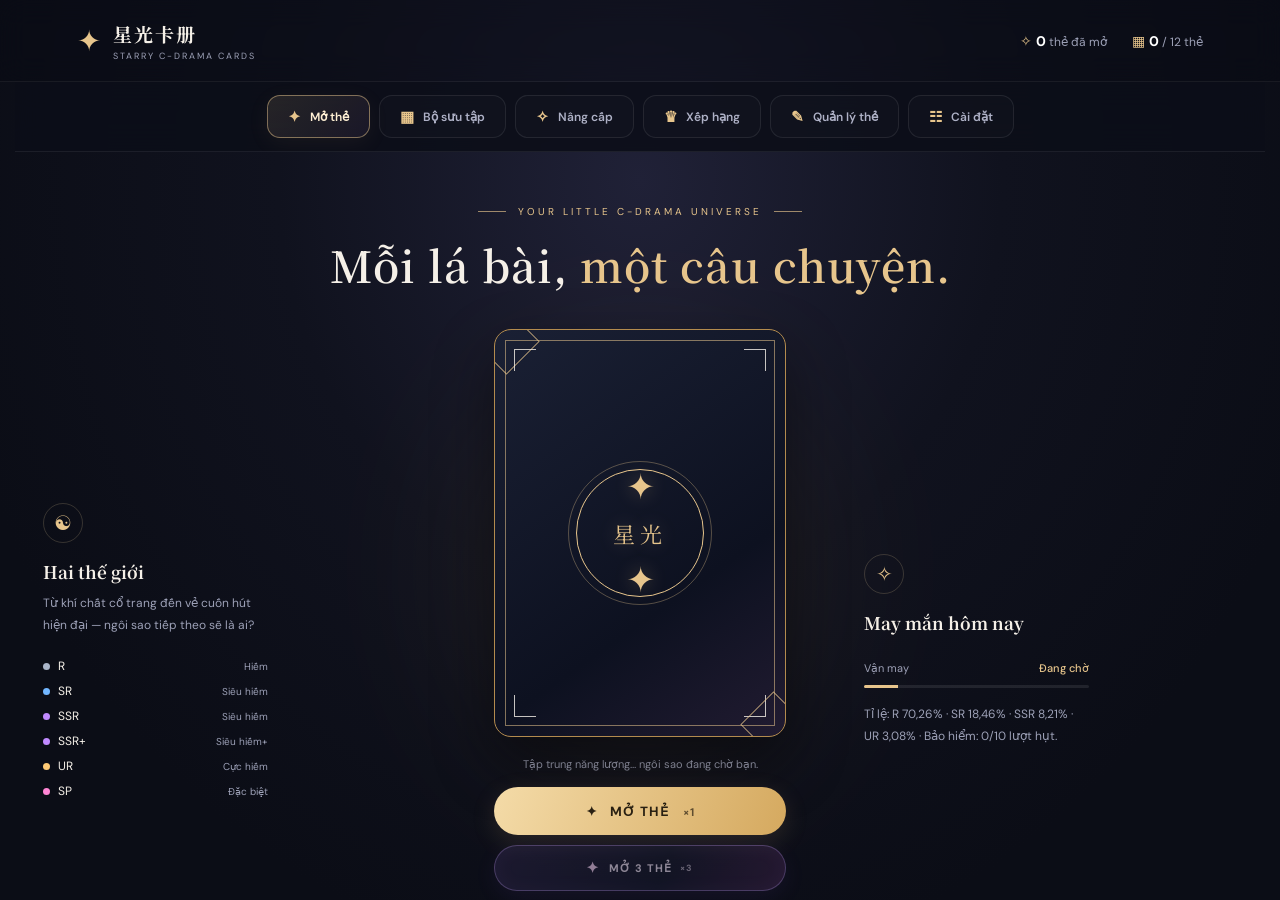
==== commit ce9f7b90: "V11.8.0: Update rarity points and trim UI copy" ====
--- a/index.html
+++ b/index.html
@@ -5,7 +5,7 @@
   <meta name="viewport" content="width=device-width, initial-scale=1.0, viewport-fit=cover" />
   <meta name="theme-color" content="#0b0d16" />
   <meta name="color-scheme" content="dark" />
-  <title>Starry C-Drama Cards — V11.7.0 Lucky Star Update</title>
+  <title>Starry C-Drama Cards — V11.8.0</title>
   <link rel="preconnect" href="https://fonts.googleapis.com">
   <link rel="preconnect" href="https://fonts.gstatic.com" crossorigin>
   <link href="https://fonts.googleapis.com/css2?family=DM+Sans:wght@400;500;600;700&family=Noto+Serif+SC:wght@500;600;700&display=swap" rel="stylesheet">
@@ -47,14 +47,14 @@
       <button class="nav-tab" type="button" data-page="upgrade"><span>✧</span> Nâng cấp</button>
       <button class="nav-tab" type="button" data-page="leaderboard"><span>♛</span> Xếp hạng</button>
       <button class="nav-tab" type="button" data-page="manager"><span>✎</span> Quản lý thẻ</button>
-      <button class="nav-tab" type="button" data-page="info"><span>☷</span> Hướng dẫn & dữ liệu</button>
+      <button class="nav-tab" type="button" data-page="info"><span>☷</span> Cài đặt</button>
     </nav>
 
     <section class="app-page active" id="page-open" data-app-page="open">
     <section class="hero">
       <p class="eyebrow"><span></span> YOUR LITTLE C-DRAMA UNIVERSE <span></span></p>
       <h1>Mỗi lá bài, <em>một câu chuyện.</em></h1>
-      <p class="intro">Sưu tầm diễn viên qua từng bộ phim, vai diễn và phong cách riêng.</p>
+      
     </section>
 
     <section class="gacha-layout">
@@ -101,16 +101,16 @@
         </div>
         <p class="draw-cooldown-status" id="drawCooldownStatus" role="status" aria-live="polite">Đang kiểm tra lượt mở…</p>
         <button class="text-btn" id="againBtn" hidden>↻ Mở thêm một thẻ</button>
-        <p class="small-disclaimer">Ảnh mẫu lấy từ Wikimedia Commons; bạn có thể thêm ảnh riêng ngay trong mục Quản lý thẻ phim.</p>
+        <p class="small-disclaimer">Ảnh mẫu: Wikimedia Commons · Ảnh riêng: Quản lý thẻ.</p>
       </div>
 
       <aside class="side-note right-note">
         <div class="note-icon">✧</div>
         <h3>May mắn hôm nay</h3>
-        <p>Mỗi lượt mở chọn ngẫu nhiên một nhân vật. Nếu liên tiếp chưa nhận được thẻ SSR trở lên, hệ thống sẽ tăng dần tỉ lệ để cân bằng may mắn.</p>
+        
         <div class="luck-meter"><div><span>Vận may</span><b id="luckLabel">Đang chờ</b></div><div class="meter-track"><span id="luckBar"></span></div></div>
         <p class="rarity-odds" id="rarityOdds" aria-live="polite"></p>
-        <div class="tip">✦ <span>Mẹo nhỏ</span><br>Thẻ mới sẽ được lưu tự động trong bộ sưu tập trên trình duyệt của bạn.</div>
+        
       </aside>
     </section>
       <section class="batch-reveal" id="batchReveal" hidden aria-live="polite" aria-label="Kết quả nghi thức triệu hồi ba thẻ">
@@ -139,14 +139,14 @@
             <h3 id="batchSpotlightName">Ngôi Sao Bí Ẩn</h3>
             <p class="spotlight-movie"><span>PHIM / BỘ SƯU TẬP</span><strong id="batchSpotlightMovie">Bộ sưu tập chân dung</strong></p><p class="spotlight-copy-state" id="batchSpotlightCopy">✦ Một phiên bản mới gia nhập bộ sưu tập!</p>
             <button class="batch-show-all-btn" id="batchShowAllBtn" type="button">Khám phá đủ 3 thẻ <span aria-hidden="true">↓</span></button>
-            <p class="spotlight-footnote">Thẻ được xếp theo độ hiếm từ cao xuống thấp.</p>
+            
           </div>
         </div>
         <div class="batch-summary-grid" id="batchSummaryStats" hidden>
-          <article class="batch-summary-stat"><span class="summary-stat-icon new-icon" aria-hidden="true">✦</span><div><small>THẺ MỚI</small><strong id="batchNewCount">0</strong><span>lần đầu sở hữu</span></div></article>
-          <article class="batch-summary-stat"><span class="summary-stat-icon duplicate-icon" aria-hidden="true">↻</span><div><small>THẺ TRÙNG</small><strong id="batchDuplicateCount">0</strong><span>dùng làm phôi nâng cấp</span></div></article>
-        </div>
-        <div class="batch-heading batch-results-heading" id="batchResultsHeading" hidden><div><p class="eyebrow left-eyebrow">YOUR NEW COLLECTION</p><h2>3 thẻ <em>vừa mở</em></h2><p class="section-subtitle">Chạm vào thẻ để xem hồ sơ chi tiết.</p></div><span class="batch-result-order">ĐÃ XẾP THEO ĐỘ HIẾM <b>↓</b></span></div>
+          <article class="batch-summary-stat"><span class="summary-stat-icon new-icon" aria-hidden="true">✦</span><div><small>THẺ MỚI</small><strong id="batchNewCount">0</strong></div></article>
+          <article class="batch-summary-stat"><span class="summary-stat-icon duplicate-icon" aria-hidden="true">↻</span><div><small>THẺ TRÙNG</small><strong id="batchDuplicateCount">0</strong></div></article>
+        </div>
+        <div class="batch-heading batch-results-heading" id="batchResultsHeading" hidden><div><p class="eyebrow left-eyebrow">YOUR NEW COLLECTION</p><h2>3 thẻ <em>vừa mở</em></h2></div><span class="batch-result-order">ĐÃ XẾP THEO ĐỘ HIẾM <b>↓</b></span></div>
         <div class="batch-grid" id="batchGrid" hidden></div>
         <div class="batch-footer-actions" id="batchFooterActions" hidden>
           <button class="batch-secondary-action" id="batchCollectionBtn" type="button">▦ Xem bộ sưu tập</button>
@@ -158,7 +158,7 @@
     <section class="app-page" id="page-manager" data-app-page="manager" hidden>
     <section class="manage-section" id="manager">
       <div class="section-heading manage-heading">
-        <div><p class="eyebrow left-eyebrow">YOUR PERSONAL CAST</p><h2>Quản lý <em>thẻ phim</em></h2><p class="section-subtitle">Mỗi thẻ ghi nhận diễn viên trong một phim, kèm vai diễn, phong cách và độ hiếm.</p></div>
+        <div><p class="eyebrow left-eyebrow">YOUR PERSONAL CAST</p><h2>Quản lý <em>thẻ phim</em></h2></div>
         <button class="primary-btn manager-toggle" id="managerToggle" type="button">＋ Thêm thẻ</button>
       </div>
       <div class="manager-layout">
@@ -172,19 +172,19 @@
             <div class="form-field autocomplete-field"><label for="fieldRole">Vai diễn trong phim</label><div class="autocomplete-control"><input id="fieldRole" maxlength="80" placeholder="Ví dụ: Tạ Chinh" aria-autocomplete="list" aria-controls="fieldRoleSuggestions" aria-expanded="false" /><div class="field-suggestions" id="fieldRoleSuggestions" role="listbox" aria-label="Vai diễn đã có" hidden></div></div><small class="field-suggestion-note" id="fieldRoleSuggestionNote" aria-live="polite"></small></div>
             <label>Giới tính<select id="fieldGender"><option value="female">Nữ</option><option value="male">Nam</option><option value="other">Khác / nhóm</option></select></label>
             <label>Phong cách *<select id="fieldStyle" required><option value="">Chọn phong cách…</option><option>Cổ trang</option><option>Thanh xuân vườn trường</option><option>Công sở</option><option>Tiên hiệp</option><option>Dân quốc</option><option>Khác</option></select></label>
-            <label>Độ hiếm<select id="fieldRarity" aria-label="Độ hiếm"></select></label><label class="wide-field">Ảnh đại diện của thẻ <span class="optional-label" id="imageRequiredLabel">(bắt buộc khi thêm)</span><input id="fieldPhoto" type="file" accept="image/*" /><small>Chọn ảnh đại diện phù hợp với diễn viên trong phim. Ảnh sẽ được nén và lưu trong trình duyệt này, không tải lên máy chủ.</small></label>
-          </div>
-          <div class="photo-preview-wrap"><div class="photo-preview" id="photoPreview"><span>Ảnh xem trước</span></div><p id="photoStatus">Ảnh đại diện thuộc về thẻ này, không ảnh hưởng thẻ khác của cùng diễn viên.</p></div>
+            <label>Độ hiếm<select id="fieldRarity" aria-label="Độ hiếm"></select></label><label class="wide-field">Ảnh đại diện của thẻ <span class="optional-label" id="imageRequiredLabel">(bắt buộc khi thêm)</span><input id="fieldPhoto" type="file" accept="image/*" /><small>Ảnh chỉ lưu trên thiết bị này.</small></label>
+          </div>
+          <div class="photo-preview-wrap"><div class="photo-preview" id="photoPreview"><span>Ảnh xem trước</span></div><p id="photoStatus">Chưa chọn ảnh.</p></div>
           <div class="form-actions"><button class="primary-btn" type="submit" id="saveCharacterBtn">Lưu nhân vật</button><button class="secondary-btn" type="button" id="clearFormBtn">Xóa nội dung form</button></div>
-          <p class="form-footnote">Nhiều thẻ có thể dùng cùng tên diễn viên. Khác phim, vai diễn hoặc cấp độ hiếm thì hãy tạo thẻ mới, không sửa đè thẻ cũ. Thẻ cùng tên phim tự động nằm trong một bộ sưu tập.</p>
+          
         </form>
         <div class="manager-content">
-          <div class="manager-toolbar"><div><strong id="managerCount">12 thẻ</strong><small>Sửa để cập nhật thông tin thẻ; dùng “Xóa hẳn” để loại thẻ khỏi trò chơi.</small></div><div class="manager-tools"><input id="managerSearch" class="manager-search" type="search" placeholder="Tìm diễn viên / phim…" aria-label="Tìm thẻ trong danh sách" /><button class="outline-btn" id="exportBtn" type="button">↓ Sao lưu</button><button class="outline-btn" id="importBtn" type="button">↑ Khôi phục</button><input id="importFile" type="file" accept="application/json,.json" hidden /><button class="outline-btn" id="restoreDefaultsBtn" type="button">Khôi phục thẻ mẫu</button></div></div>
+          <div class="manager-toolbar"><div><strong id="managerCount">12 thẻ</strong></div><div class="manager-tools"><input id="managerSearch" class="manager-search" type="search" placeholder="Tìm diễn viên / phim…" aria-label="Tìm thẻ trong danh sách" /><button class="outline-btn" id="exportBtn" type="button">↓ Sao lưu</button><button class="outline-btn" id="importBtn" type="button">↑ Khôi phục</button><input id="importFile" type="file" accept="application/json,.json" hidden /><button class="outline-btn" id="restoreDefaultsBtn" type="button">Khôi phục thẻ mẫu</button></div></div>
 
           <details class="bulk-import-panel" id="bulkImportPanel">
             <summary><span aria-hidden="true">⚡</span> Nhập hàng loạt từ CSV hoặc dán bảng <small>Tối đa 500 thẻ mỗi lần</small></summary>
             <div class="bulk-import-body">
-              <p class="bulk-import-intro">Xem trước và kiểm tra dữ liệu trước khi lưu. Thẻ trùng sẽ được bỏ qua mặc định. Không thay thế thẻ mẫu hoặc tiến độ sưu tầm hiện có.</p>
+              <p class="bulk-import-intro">Tối đa 500 thẻ/lần · Thẻ trùng được bỏ qua mặc định.</p>
               <div class="bulk-import-actions">
                 <label class="outline-btn bulk-file-label" for="bulkImportFile">↑ Chọn tệp CSV / TSV</label>
                 <input id="bulkImportFile" type="file" accept=".csv,.tsv,.txt,text/csv,text/tab-separated-values,text/plain" hidden />
@@ -192,16 +192,16 @@
               </div>
               <label class="bulk-import-text-label" for="bulkImportText">Hoặc dán bảng từ Excel / Google Sheets
                 <textarea id="bulkImportText" rows="7" spellcheck="false" placeholder="Tên diễn viên,Tên phim,Vai diễn,Tên tiếng Trung,Giới tính,Phong cách,Độ hiếm,Ảnh URL&#10;Điền Hi Vi,Trục Ngọc,Tạ Chinh,田曦薇,Nữ,Cổ trang,SSR,https://…"></textarea>
-                <small>Dòng đầu là tiêu đề cột. Hỗ trợ CSV phân tách bằng dấu phẩy/chấm phẩy và bảng dán dùng tab. Bắt buộc: Tên diễn viên, Tên phim. Ảnh URL tùy chọn.</small>
+                <small>Bắt buộc: Tên diễn viên, Tên phim · Hỗ trợ CSV/TSV · Ảnh URL tùy chọn.</small>
               </label>
               <div class="bulk-import-controls">
                 <button class="primary-btn" id="analyzeBulkImportBtn" type="button">Kiểm tra dữ liệu</button>
                 <label class="bulk-skip-duplicates"><input id="bulkSkipDuplicates" type="checkbox" checked /> Bỏ qua thẻ trùng thông tin</label>
                 <button class="outline-btn" id="clearBulkImportBtn" type="button">Xóa nội dung</button>
               </div>
-              <p class="bulk-import-status" id="bulkImportStatus" role="status" aria-live="polite">Chọn tệp hoặc dán bảng, sau đó chọn “Kiểm tra dữ liệu”.</p>
+              <p class="bulk-import-status" id="bulkImportStatus" role="status" aria-live="polite">Chọn tệp hoặc dán bảng rồi kiểm tra.</p>
               <div class="bulk-import-preview" id="bulkImportPreview" hidden>
-                <div class="bulk-preview-heading"><strong id="bulkPreviewSummary">Bản xem trước</strong><small>Dòng lỗi sẽ không được nhập; sửa bảng và kiểm tra lại để nhập đủ.</small></div>
+                <div class="bulk-preview-heading"><strong id="bulkPreviewSummary">Bản xem trước</strong><small>Dòng lỗi sẽ bị bỏ qua.</small></div>
                 <div class="bulk-preview-table-wrap"><table class="bulk-preview-table"><thead><tr><th>Dòng</th><th>Diễn viên / phim</th><th>Kiểm tra</th></tr></thead><tbody id="bulkPreviewRows"></tbody></table></div>
                 <div class="bulk-import-commit-row"><button class="primary-btn" id="commitBulkImportBtn" type="button" disabled>Nhập các thẻ hợp lệ</button><span id="bulkCommitHint">Chưa có dữ liệu sẵn sàng.</span></div>
               </div>
@@ -217,7 +217,7 @@
     <section class="app-page" id="page-collection" data-app-page="collection" hidden>
     <section class="collection-section" id="collection">
       <div class="section-heading">
-        <div><p class="eyebrow left-eyebrow" id="collectionEyebrow">YOUR PERSONAL DRAMA LIBRARY</p><h2><span id="collectionTitlePrefix">Thư viện</span> <em id="collectionTitleEm">của tôi</em></h2><p class="section-subtitle" id="collectionSubtitle">Những thẻ bạn đã sở hữu, các phiên bản đã nâng cấp và phim đang sưu tầm.</p></div>
+        <div><p class="eyebrow left-eyebrow" id="collectionEyebrow">YOUR PERSONAL DRAMA LIBRARY</p><h2><span id="collectionTitlePrefix">Thư viện</span> <em id="collectionTitleEm">của tôi</em></h2></div>
         <button class="reset-btn" id="resetBtn" title="Xóa tiến độ sưu tầm">↻ <span>Đặt lại</span></button>
       </div>
 
@@ -233,7 +233,7 @@
         <span class="collection-result-count" id="collectionResultCount" aria-live="polite">0 phim · 0 thẻ phù hợp</span>
       </div>
 
-      <div class="empty-state" id="emptyState"><div>✧</div><h3>Thư viện còn trống</h3><p>Các thẻ bạn sở hữu sẽ xuất hiện tại đây. Hãy mở thẻ hoặc chuyển sang Khám phá kho thẻ để xem toàn bộ danh mục.</p><button class="secondary-btn" id="emptyOpenBtn">Mở thẻ đầu tiên</button></div><div class="collection-sets" id="collectionSets"></div>
+      <div class="empty-state" id="emptyState"><div>✧</div><h3>Thư viện còn trống</h3><p>Mở thẻ để bắt đầu.</p><button class="secondary-btn" id="emptyOpenBtn">Mở thẻ đầu tiên</button></div><div class="collection-sets" id="collectionSets"></div>
     </section>
     </section>
 
@@ -241,14 +241,14 @@
     <section class="app-page" id="page-upgrade" data-app-page="upgrade" hidden>
       <section class="upgrade-page-section">
         <div class="section-heading upgrade-page-heading">
-          <div><p class="eyebrow left-eyebrow">STARRY FORGE · CARD ENHANCEMENT</p><h2>Nâng cấp <em>thẻ</em></h2><p class="section-subtitle">Chọn một thẻ bạn đang sở hữu để nâng sao hoặc tăng level. Thẻ chính luôn được giữ lại.</p></div>
+          <div><p class="eyebrow left-eyebrow">STARRY FORGE · CARD ENHANCEMENT</p><h2>Nâng cấp <em>thẻ</em></h2></div>
         </div>
         <div class="upgrade-page-toolbar">
           <label class="upgrade-card-search-wrap" for="upgradeCardSearch"><span aria-hidden="true">⌕</span><input id="upgradeCardSearch" type="search" placeholder="Tìm thẻ theo tên, phim, độ hiếm…" autocomplete="off" aria-label="Tìm thẻ để nâng cấp" /></label>
           <span class="upgrade-card-count" id="upgradeCardCount">0 thẻ có thể nâng cấp</span>
         </div>
         <div class="upgrade-card-selector" id="upgradeCardSelector" aria-label="Chọn thẻ chính để nâng cấp"></div>
-        <div class="upgrade-no-cards" id="upgradeNoCards" hidden><span>✧</span><h3>Chưa có thẻ nào trong bộ sưu tập</h3><p>Hãy mở thẻ trước, sau đó quay lại đây để nâng sao hoặc tăng level.</p><button class="secondary-btn" id="upgradeOpenCardsBtn" type="button">Mở thẻ</button></div>
+        <div class="upgrade-no-cards" id="upgradeNoCards" hidden><span>✧</span><h3>Chưa có thẻ nào trong bộ sưu tập</h3><p>Mở thẻ để bắt đầu.</p><button class="secondary-btn" id="upgradeOpenCardsBtn" type="button">Mở thẻ</button></div>
         <div class="upgrade-workbench" id="upgradeWorkbench" hidden>
           <div class="upgrade-workbench-heading"><div><p class="upgrade-eyebrow">CURRENTLY SELECTED</p><h3 id="upgradeSelectedCardTitle">Chọn một thẻ</h3><p id="upgradeSelectedCardMeta">Phim · độ hiếm · số lượng</p></div><span class="upgrade-workbench-mark" aria-hidden="true">✦</span></div>
           <div class="upgrade-animation-stage" id="upgradeAnimationStage" data-phase="idle" data-stars="1" aria-live="polite">
@@ -265,7 +265,7 @@
             <span class="upgrade-animation-sparks" aria-hidden="true">✦ · ✧ · ✦</span>
           </div>
                   <section class="card-upgrade-panel" id="cardUpgradePanel" hidden aria-labelledby="cardUpgradeTitle">
-          <div class="upgrade-panel-heading"><p class="upgrade-eyebrow">STARRY FORGE</p><h3 id="cardUpgradeTitle">Cường hóa thẻ</h3><p>Tiến độ được lưu tự động trên thiết bị này.</p></div>
+          <div class="upgrade-panel-heading"><p class="upgrade-eyebrow">STARRY FORGE</p><h3 id="cardUpgradeTitle">Cường hóa thẻ</h3></div>
           <div class="upgrade-current-stats">
             <div class="upgrade-current-stat"><span>⭐ SAO</span><strong id="upgradeStarsDisplay">1★</strong></div>
             <div class="upgrade-current-stat"><span>✦ LEVEL</span><strong id="upgradeLevelDisplay">Lv.1</strong><small id="upgradeLevelExp">0 / 30 EXP</small><span class="upgrade-exp-track"><i id="upgradeExpFill"></i></span></div>
@@ -277,12 +277,12 @@
           </section>
           <section class="upgrade-subsection" aria-labelledby="upgradeLevelTitle">
             <div class="upgrade-subsection-heading"><h4 id="upgradeLevelTitle">⬆ Nâng level</h4><span class="upgrade-pill safe">Không trượt</span></div>
-            <p class="upgrade-description">Chọn bất kỳ thẻ khác làm phôi, không phân biệt phim hoặc độ hiếm. Mỗi thẻ được chọn phải còn ít nhất 1 bản sau khi tiêu hao.</p>
+            
             <label class="upgrade-search-wrap" for="upgradeFodderSearch"><span aria-hidden="true">⌕</span><input id="upgradeFodderSearch" type="search" placeholder="Tìm thẻ làm phôi…" autocomplete="off" /></label>
             <div class="upgrade-fodder-list" id="upgradeFodderList" aria-label="Chọn thẻ làm phôi"></div>
             <div class="upgrade-level-footer"><div><small>EXP phôi đã chọn</small><strong id="upgradeSelectedExp">0 EXP</strong><span id="upgradeLevelSummary">Chọn thẻ làm phôi để tiếp tục.</span></div><button class="primary-btn upgrade-action-btn" id="upgradeLevelBtn" type="button" disabled>Nâng level</button></div>
           </section>
-          <p class="upgrade-footnote" id="upgradeFootnote">Nâng sao: 1★→2★ 80% (2 phôi), 2★→3★ 60% (3), 3★→4★ 40% (4), 4★→5★ 25% (6). Nâng level: R 20 · SR 40 · SSR 80 · SSR+ 100 · UR 150 · SP 250 EXP mỗi phôi.</p>
+          
         </section>
 
         </div>
@@ -291,7 +291,7 @@
           <div class="effect-lab-heading"><div>
             <p class="eyebrow left-eyebrow">CINEMATIC WORKSHOP · PREVIEW ONLY</p>
             <h3 id="effectLabTitle">Phòng thử <em>hiệu ứng</em></h3>
-            <p class="section-subtitle">Thử hiệu ứng triệu hồi và nâng sao mà không tiêu hao vé, thẻ hoặc thay đổi dữ liệu đã lưu.</p>
+            
           </div><span class="effect-lab-stamp" aria-hidden="true">✦ LAB</span></div>
           <div class="effect-lab-controls">
             <label for="effectLabRarity">Độ hiếm triệu hồi
@@ -309,7 +309,7 @@
               <button class="effect-lab-button secondary" id="effectLabUpgradeBtn" type="button">★ Thử nâng sao</button>
             </div>
           </div>
-          <p class="effect-lab-status" id="effectLabStatus" role="status" aria-live="polite">Chọn độ hiếm rồi chạy thử. Đây chỉ là mô phỏng, không thay đổi bộ sưu tập.</p>
+          <p class="effect-lab-status" id="effectLabStatus" role="status" aria-live="polite">Mô phỏng · Không tiêu hao vé hoặc thẻ.</p>
           <div class="stage effect-lab-stage" id="effectLabStage" data-lab-phase="idle" data-lab-stars="1" aria-label="Khu vực xem trước hoạt ảnh">
             <div class="stage-glow"></div><div class="card-wrap effect-lab-card-wrap">
               <div class="card card-back effect-lab-card-back" id="effectLabCardBack" aria-label="Mặt sau thẻ xem trước">
@@ -318,7 +318,7 @@
               <article class="card character-card effect-lab-character-card hidden" id="effectLabCharacterCard" aria-label="Thẻ xem trước hiệu ứng">
                 <div class="rarity-overlay" aria-hidden="true"></div>
                 <div class="card-art effect-lab-card-art" id="effectLabCardArt"><div class="art-orbit"></div><div class="art-symbol">✧</div><div class="art-caption">STARRY PREVIEW</div><div class="portrait-initials">星光</div><div class="art-subtitle">星光 · STARRY</div></div>
-                <div class="card-info"><div class="card-rarity" id="effectLabTierLabel">UR · ULTRA RARE</div><h2 id="effectLabCardName">Thẻ xem thử</h2><p class="chinese-name">星光</p><p class="card-movie">Cinematic effect preview</p><div class="card-meta"><span>Mô phỏng</span><span>Không tiêu hao</span></div><p class="card-quote" id="effectLabQuote">Một ngôi sao, một câu chuyện.</p></div>
+                <div class="card-info"><div class="card-rarity" id="effectLabTierLabel">UR · ULTRA RARE</div><h2 id="effectLabCardName">Thẻ xem thử</h2><p class="chinese-name">星光</p><p class="card-movie">Cinematic effect preview</p><div class="card-meta"><span>Mô phỏng</span><span>Không tiêu hao</span></div></div>
                 <div class="card-edge"></div><span class="effect-lab-star-badge" id="effectLabStarBadge">★ 1/5</span>
               </article>
             </div><p class="reveal-hint effect-lab-hint" id="effectLabHint">Hiệu ứng sẽ xuất hiện tại đây.</p>
@@ -330,7 +330,7 @@
     <section class="app-page" id="page-leaderboard" data-app-page="leaderboard" hidden>
       <section class="leaderboard-section" id="leaderboard">
         <div class="section-heading leaderboard-page-heading">
-          <div><p class="eyebrow left-eyebrow">STARRY STAR RANKING</p><h2>Bảng xếp hạng <em>ngôi sao</em></h2><p class="section-subtitle">Tính trên toàn bộ danh mục; hiển thị tối đa 100 diễn viên.</p></div>
+          <div><p class="eyebrow left-eyebrow">STARRY STAR RANKING</p><h2>Bảng xếp hạng <em>ngôi sao</em></h2></div>
           <div class="leaderboard-total"><span>✦</span><strong id="leaderboardActorCount">0</strong><small id="leaderboardCountLabel">diễn viên</small></div>
         </div>
         <label class="leaderboard-search-wrap" for="leaderboardSearch"><span aria-hidden="true">⌕</span><input id="leaderboardSearch" type="search" placeholder="Tìm diễn viên…" autocomplete="off" aria-label="Tìm diễn viên trong bảng xếp hạng" /></label>
@@ -341,14 +341,14 @@
             <button class="leaderboard-chip" type="button" data-rank-gender="male" aria-pressed="false">✧ Diễn viên nam</button>
           </div>
         </div>
-        <div class="leaderboard-rules" id="leaderboardRules" aria-live="polite">Điểm Nhan sắc = P / N + N, tính từ toàn bộ danh mục hệ thống.</div>
+        <div class="leaderboard-rules" id="leaderboardRules" aria-live="polite">Điểm diễn viên: 1 phim = P; từ 2 phim = P/N + N×hệ số. Điểm thẻ: R 3 · SR 5 · SSR 8 · SSR+ 11 · UR 15 · SP 20.</div>
         <div class="leaderboard-podium" id="leaderboardPodium" aria-label="Ba vị trí dẫn đầu"></div>
-        <p class="leaderboard-band-label leaderboard-top-ten-label" id="leaderboardTopTenLabel" hidden>TOP 10 · NHÓM HẠNG 4–10</p>
+        <p class="leaderboard-band-label leaderboard-top-ten-label" id="leaderboardTopTenLabel" hidden>TOP 10 · HẠNG 4–10</p>
         <ol class="leaderboard-list" id="leaderboardList" aria-label="Bảng xếp hạng"></ol>
         <div class="leaderboard-empty" id="leaderboardEmpty" hidden>
           <span class="leaderboard-empty-star" aria-hidden="true">✧</span>
           <h3 id="leaderboardEmptyTitle">Chưa có đủ dữ liệu xếp hạng</h3>
-          <p id="leaderboardEmptyText">Thêm tên diễn viên cùng tên phim cụ thể vào kho để bắt đầu bảng xếp hạng.</p>
+          <p id="leaderboardEmptyText">Chưa có dữ liệu xếp hạng.</p>
           <button class="secondary-btn" id="leaderboardAddCardsBtn" type="button">＋ Thêm / cập nhật thẻ</button>
         </div>
       </section>
@@ -357,33 +357,24 @@
     <section class="app-page" id="page-info" data-app-page="info" hidden>
       <section class="info-page-heading">
         <p class="eyebrow left-eyebrow">STARRY ARCHIVE</p>
-        <h2>Hướng dẫn <em>& dữ liệu</em></h2>
-        <p class="section-subtitle">Cách hoạt động, lưu trữ và sao lưu bộ sưu tập của bạn.</p>
+        <h2>Cài đặt</h2>
+        
       </section>
-      <div class="info-cards">
-        <article class="info-card"><span>01</span><h3>Mở thẻ</h3><p>Bạn nhận 1 lượt mở mỗi 60 phút và có thể mở 1 hoặc 3 thẻ. SSR trở lên được tính là thẻ hiếm: sau 10 lượt liên tiếp chưa ra thẻ hiếm, tỉ lệ tăng dần; lượt thứ 20 được bảo đảm có thẻ hiếm nếu kho có thẻ thuộc nhóm này.</p></article>
-        <article class="info-card"><span>02</span><h3>Bộ sưu tập</h3><p>Thẻ được gom theo tên phim. Thẻ đã sở hữu mở hồ sơ đầy đủ; thẻ chưa sở hữu có thể xem trước qua mục liên kết diễn viên.</p></article>
-        <article class="info-card"><span>03</span><h3>Dữ liệu trên thiết bị</h3><p>Tiến độ và yêu thích được lưu ở localStorage; hồ sơ thẻ tùy chỉnh và ảnh được lưu trong IndexedDB trên trình duyệt hiện tại.</p></article>
-        <article class="info-card"><span>04</span><h3>Sao lưu an toàn</h3><p>Vào mục Quản lý thẻ và chọn “Sao lưu” để xuất JSON. Giữ tệp sao lưu ở nơi an toàn để có thể khôi phục khi đổi máy hoặc trình duyệt.</p></article>
-        <article class="info-card"><span>05</span><h3>Mối liên kết</h3><p>Hồ sơ tự nối các thẻ của cùng diễn viên và các diễn viên có cùng tên phim. Hãy nhập tên phim nhất quán để tạo mạng lưới bạn diễn chính xác.</p></article>
-        <article class="info-card"><span>06</span><h3>Gợi ý tên có sẵn</h3><p>Khi nhập tên diễn viên, phim hoặc vai diễn, chọn gợi ý để điền nhanh. Nếu trùng diễn viên, phim, vai diễn và độ hiếm, ứng dụng sẽ hỏi lại trước khi thêm thẻ có thông tin trùng.</p></article>
-        <article class="info-card"><span>07</span><h3>Bảng xếp hạng</h3><p>Điểm phim là tổng điểm các biến thể thẻ khác nhau cộng điểm cặp bạn diễn tái hợp. Điểm Nhan sắc = P / N + N, với P là tổng điểm thẻ khác nhau và N là số phim khác nhau. Có bảng Tổng thể gộp diễn viên nam và nữ; mỗi bảng chỉ hiển thị tối đa 100 mục. Điểm dùng toàn bộ kho hệ thống, không phụ thuộc thẻ bạn sở hữu.</p></article>
-      </div>
       <section class="info-card ui-preferences-card" aria-labelledby="uiPreferencesTitle">
         <span>08</span><h3 id="uiPreferencesTitle">Tùy chỉnh giao diện</h3>
-        <p>Chọn màu nhấn và mật độ hiển thị. Tùy chọn lưu riêng trên trình duyệt và có thể đi kèm bản sao lưu V11.0.</p>
+        
         <div class="ui-preferences-controls">
           <label for="uiThemeSelect">Bảng màu</label>
           <select id="uiThemeSelect"><option value="classic">Tinh quang vàng</option><option value="rose">Hoa hồng</option><option value="ocean">Đại dương</option><option value="jade">Ngọc bích</option><option value="violet">Tím thiên hà</option></select>
           <label for="uiDensitySelect">Mật độ thẻ</label>
           <select id="uiDensitySelect"><option value="comfortable">Thoáng</option><option value="compact">Gọn</option></select>
           <div class="ui-preferences-actions"><button type="button" class="primary-btn" id="saveUiPrefsBtn">Lưu giao diện</button><button type="button" class="outline-btn" id="resetUiPrefsBtn">Đặt mặc định</button></div>
-          <p class="ui-preferences-note" id="uiPreferencesNote" aria-live="polite">Tùy chỉnh được lưu riêng, không thay đổi dữ liệu sưu tầm.</p>
+          <p class="ui-preferences-note" id="uiPreferencesNote" aria-live="polite"></p>
         </div>
       </section>
       <details class="credits-section">
     <summary>✦ Nguồn ảnh mẫu & giấy phép sử dụng</summary>
-    <p>Các ảnh được tải trực tiếp từ Wikimedia Commons. Giao diện có cắt khung ảnh bằng CSS; vui lòng mở trang nguồn để xem thông tin đầy đủ và điều kiện giấy phép.</p>
+    
     <ul>
       <li><a href="https://commons.wikimedia.org/wiki/File:Xiao_Zhan_at_the_Weibo_Night_Ceremony_January_11_2020.jpg" target="_blank" rel="noopener">Tiêu Chiến — Xiao Zhan at the Weibo Night Ceremony</a> · Pobediti丨肖战 · <a href="https://creativecommons.org/licenses/by-sa/4.0/" target="_blank" rel="noopener">CC BY-SA 4.0</a>.</li>
       <li><a href="https://commons.wikimedia.org/wiki/File:王一博.jpg" target="_blank" rel="noopener">Vương Nhất Bác — ảnh gặp gỡ người hâm mộ</a> · Aco · <a href="https://creativecommons.org/licenses/by/2.5/" target="_blank" rel="noopener">CC BY 2.5</a>.</li>
@@ -398,7 +389,7 @@
       <li><a href="https://commons.wikimedia.org/wiki/File:Yang_Zi_at_Ryo_band_promotion,_Wuhan_of_China,_12_April_2019.jpg" target="_blank" rel="noopener">Dương Tử — sự kiện Ryo tại Vũ Hán</a> · Nascent·恆星 · <a href="https://creativecommons.org/licenses/by-sa/4.0/" target="_blank" rel="noopener">CC BY-SA 4.0</a>.</li>
       <li><a href="https://commons.wikimedia.org/wiki/File:Bai_Lu.jpg" target="_blank" rel="noopener">Bạch Lộc — phim Love is Sweet</a> · iQIYI Indonesia · <a href="https://creativecommons.org/licenses/by/3.0/" target="_blank" rel="noopener">CC BY 3.0</a>.</li>
     </ul>
-    <p class="credits-note">Ghi công tác giả theo trang Commons. Mỗi ảnh vẫn tuân theo giấy phép riêng; giấy phép áp dụng cho ảnh không đồng nghĩa diễn viên hay tác giả bảo chứng cho trò chơi này. Cần kết nối Internet để tải ảnh. Nếu máy chủ ảnh không phản hồi, thẻ sẽ tự chuyển về minh họa chữ.</p>
+    <p class="credits-note">Ảnh thuộc giấy phép riêng. Xem trang nguồn để biết điều kiện sử dụng.</p>
       </details>
     </section>
   </main>
@@ -424,7 +415,7 @@
           <button type="button" class="outline-btn" id="detailOpenActorBtn">✦ Hồ sơ diễn viên</button>
         </div>
         <div class="detail-film-info"><p><span>Phim / bộ sưu tập</span><strong id="detailMovie"></strong></p><p><span>Vai diễn</span><strong id="detailRole"></strong></p></div><section class="detail-relations" id="detailRelations" aria-labelledby="detailRelationsTitle">
-          <div class="detail-relations-intro"><p class="detail-relations-eyebrow">STARRY CONNECTIONS</p><h3 id="detailRelationsTitle">Mối liên kết</h3><p id="detailRelationSummary">Các mối liên kết được tổng hợp từ diễn viên và tên phim trong kho thẻ.</p></div>
+          <div class="detail-relations-intro"><p class="detail-relations-eyebrow">STARRY CONNECTIONS</p><h3 id="detailRelationsTitle">Mối liên kết</h3></div>
           <div class="detail-relation-groups" id="detailRelationGroups"></div>
         </section>
         <div class="detail-owned"><span>Đã sở hữu</span><strong id="detailCount">×1</strong></div>
--- a/css/manager.css
+++ b/css/manager.css
@@ -154,3 +154,6 @@
 .tmdb-selected-card{display:grid;grid-template-columns:108px minmax(0,1fr);gap:12px;min-width:0}.tmdb-selected-poster{width:108px;min-height:150px;overflow:hidden;display:grid;place-items:center;border:1px solid #ffffff1c;border-radius:7px;background:#090d18;color:var(--muted)}.tmdb-selected-poster img{width:100%;height:100%;max-height:260px;object-fit:cover}.tmdb-selected-copy{display:grid;align-content:start;gap:7px;min-width:0}.tmdb-selected-copy h3{margin:0;font-family:var(--serif);font-size:17px;overflow-wrap:anywhere}.tmdb-selected-copy p{margin:0;color:var(--muted);font-size:10px;line-height:1.6;overflow-wrap:anywhere}.tmdb-preserve-label{display:flex;align-items:flex-start;gap:7px;color:var(--muted);font-size:10px;line-height:1.6}.tmdb-preserve-label input{flex:0 0 auto;accent-color:#01b4e4;margin-top:2px}.tmdb-save-btn{justify-self:start;padding:11px 14px;font-size:10px}
 .tmdb-attribution{display:flex;align-items:flex-start;gap:10px;flex-wrap:wrap;padding-top:11px;border-top:1px solid #ffffff12}.tmdb-brand{display:inline-flex;align-items:center;gap:7px;color:#d9e9f0;text-decoration:none;font-size:10px}.tmdb-brand img{width:31px;height:31px;object-fit:contain}.tmdb-attribution p{flex:1 1 230px;margin:0;color:#c6cbd7;font-size:9px;line-height:1.6}.tmdb-attribution small{flex:0 0 100%;color:var(--muted);font-size:9px;line-height:1.6}
 @media(max-width:650px){.tmdb-search-grid{grid-template-columns:1fr}.tmdb-selected-card{grid-template-columns:88px minmax(0,1fr);gap:9px}.tmdb-selected-poster{width:88px;min-height:125px}.tmdb-selected-copy h3{font-size:15px}.tmdb-token-input-row{align-items:stretch}.tmdb-token-input-row .outline-btn{white-space:nowrap}}
+
+/* Keep autocomplete suggestions while removing their duplicate explanatory note. */
+.field-suggestion-note{display:none!important;}
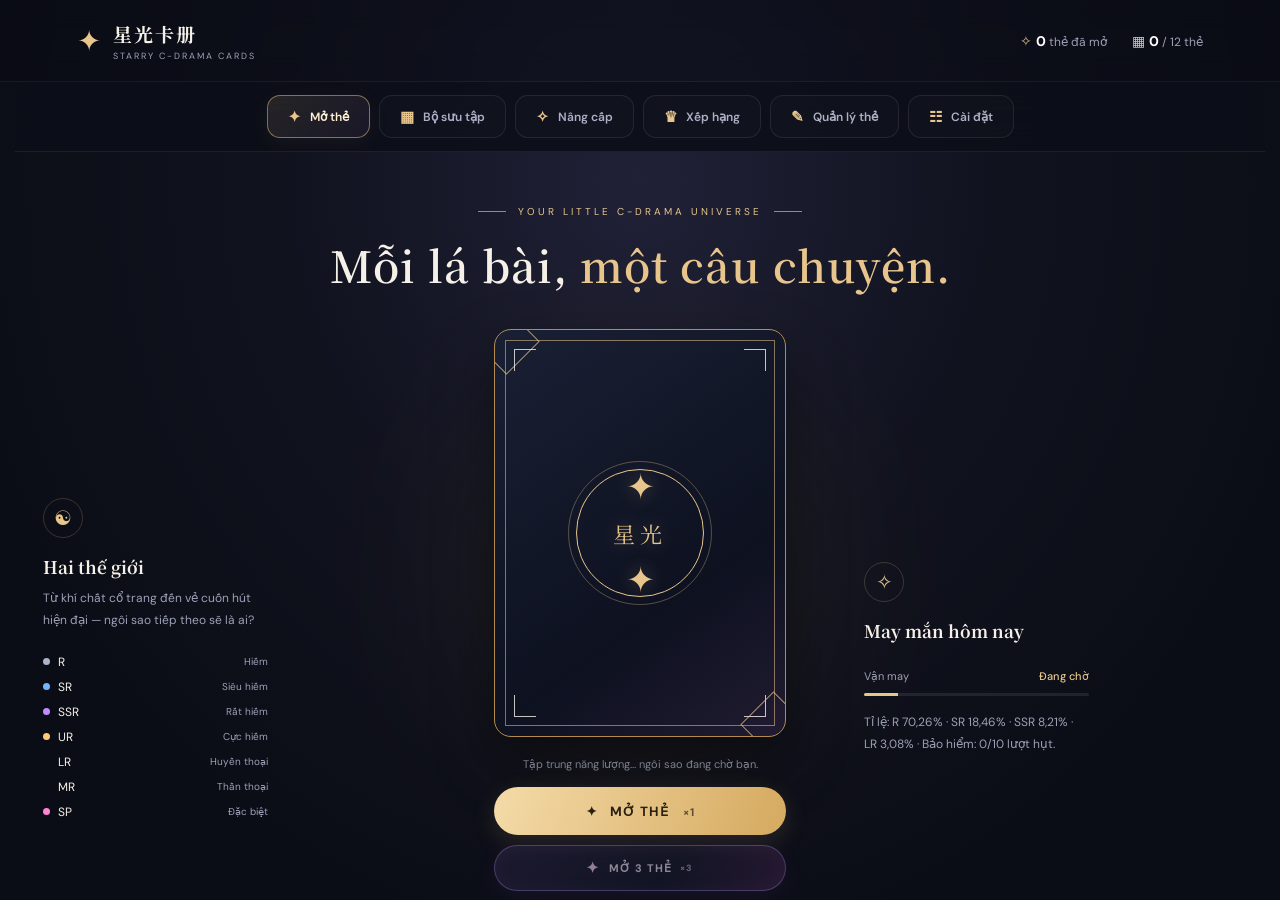
==== commit f212c40b: "Update rarity legend accessibility label" ====
--- a/index.html
+++ b/index.html
@@ -62,7 +62,7 @@
         <div class="note-icon">☯</div>
         <h3>Hai thế giới</h3>
         <p>Từ khí chất cổ trang đến vẻ cuốn hút hiện đại — ngôi sao tiếp theo sẽ là ai?</p>
-        <div class="rarity-legend" id="rarityLegend" aria-label="Sáu cấp độ hiếm"></div>
+        <div class="rarity-legend" id="rarityLegend" aria-label="Sáu bậc độ hiếm và một cấp đặc biệt"></div>
       </aside>
 
       <div class="stage">
--- a/css/collection.css
+++ b/css/collection.css
@@ -72,3 +72,13 @@
   .film-set .mini-info{padding:8px 7px 10px;}
   .film-set .mini-art{height:108px;}
 }
+
+
+/* V11.8 — global rarity totals for the complete card catalog. */
+.collection-global-rarity{grid-column:1/-1;display:grid;gap:9px;margin-top:2px;padding:12px;border:1px solid #d8bb8628;border-radius:12px;background:linear-gradient(120deg,#d8bb8609,#c18aff08);}
+.collection-global-rarity-title{color:#d8c49f;font-size:9px;letter-spacing:1.1px;}
+.collection-global-rarity-list{display:grid;grid-template-columns:repeat(6,minmax(0,1fr));gap:7px;}
+.collection-global-rarity-item{display:flex;flex-direction:column;align-items:center;gap:4px;min-width:0;padding:8px 4px;border:1px solid color-mix(in srgb,var(--rarity,#aab5c9) 30%,transparent);border-radius:8px;background:#ffffff05;}
+.collection-global-rarity-item strong{color:var(--rarity,#d8bb86);font-size:11px;}
+.collection-global-rarity-item small{color:var(--muted);font-size:9px;white-space:nowrap;}
+@media(max-width:650px){.collection-global-rarity{padding:9px;}.collection-global-rarity-list{grid-template-columns:repeat(3,minmax(0,1fr));gap:6px;}}
--- a/css/rarity.css
+++ b/css/rarity.css
@@ -281,3 +281,37 @@
 @keyframes starry-ssrplus-charge{0%{transform:scale(.94);filter:brightness(.75)}48%{transform:scale(1.055);filter:brightness(1.85)}72%{transform:scale(.99);filter:brightness(1.2)}100%{transform:scale(1);filter:brightness(1)}}
 @keyframes starry-ssrplus-sigil{from{transform:rotate(-7deg) scale(.9);filter:brightness(1)}to{transform:rotate(7deg) scale(1.12);filter:brightness(1.8)}}
 @media(prefers-reduced-motion:reduce){.stage.opening-rarity-ssr::before,.stage.opening-rarity-ssr::after,.stage.opening-rarity-ssr .card-back,.stage.opening-rarity-ssr .back-seal,.stage.opening-rarity-ssr-plus::before,.stage.opening-rarity-ssr-plus::after,.stage.opening-rarity-ssr-plus .card-back,.stage.opening-rarity-ssr-plus .back-seal{animation:none!important}}
+
+
+/* V11.9 — UR amethyst, LR ruby and MR silver visual identities. */
+.character-card.rarity-ur .rarity-overlay::before,.batch-card.rarity-ur::before,.detail-visual.rarity-ur::before{border:2px double #e3ceff;outline:1px solid #bd8cff;outline-offset:3px;box-shadow:inset 0 0 24px #bd8cff66,0 0 20px #bd8cffaa}
+.mini-card.rarity-ur{border-color:#bd8cff;background-image:radial-gradient(ellipse at 50% 0%,#bd8cff33,transparent 72%),linear-gradient(150deg,var(--art1,#292f46),#111522 75%)}
+.character-card.rarity-ur{border-color:#d8baff!important;box-shadow:inset 0 0 28px #bd8cff30,0 0 18px #bd8cff77,0 12px 35px #0008!important}
+.batch-card.rarity-ur{box-shadow:inset 0 0 30px #bd8cff25,0 0 20px #bd8cff66,0 10px 30px #0006}
+.character-card.rarity-lr{border-color:#ff8492!important;box-shadow:inset 0 0 30px #ff5b6e33,0 0 22px #ff5b6e88,0 12px 35px #0008!important}
+.character-card.rarity-lr .rarity-overlay::before,.batch-card.rarity-lr::before,.detail-visual.rarity-lr::before{inset:4px;border:2px solid #ffc0c7;outline:1px solid #ff5b6e;outline-offset:3px;box-shadow:inset 0 0 24px #ff5b6e66,0 0 22px #ff5b6eaa}
+.character-card.rarity-lr .rarity-overlay::after{opacity:.95;background-image:radial-gradient(circle at 18% 24%,#fff 0 1px,transparent 2px),radial-gradient(circle at 76% 35%,#ff9aa5 0 1.5px,transparent 2.5px),linear-gradient(125deg,transparent 34%,#fff8 49%,transparent 63%);background-size:43px 47px,67px 73px,100% 100%;animation:star-drift 1.1s ease-in-out infinite}
+.mini-card.rarity-lr{border:1.5px solid #ff6b7c;box-shadow:inset 0 0 0 1px #ff6b7c35,0 0 18px #ff445b55;background-image:radial-gradient(ellipse at 50% 0%,#ff5b6e3b,transparent 72%),linear-gradient(150deg,var(--art1,#292f46),#111522 75%)}
+.batch-card.rarity-lr{box-shadow:inset 0 0 32px #ff5b6e33,0 0 22px #ff5b6e88,0 10px 30px #0006}
+.batch-card.rarity-lr::after{opacity:.95;background:linear-gradient(115deg,transparent 24%,#fff8 46%,#ff8492 51%,transparent 66%);animation:rare-shimmer 1.7s ease-out .1s 1}
+.spotlight-art.rarity-lr{--rarity:#ff5b6e}
+.character-card.rarity-mr{border-color:#f0f5ff!important;box-shadow:inset 0 0 32px #e3edff35,0 0 24px #d3e5ff99,0 12px 35px #0008!important}
+.character-card.rarity-mr .rarity-overlay::before,.batch-card.rarity-mr::before,.detail-visual.rarity-mr::before{inset:4px;border:2px double #fff;outline:1px solid #b9d4ff;outline-offset:3px;box-shadow:inset 0 0 28px #d8e8ff66,0 0 24px #c4dcffbb}
+.character-card.rarity-mr .rarity-overlay::after{opacity:1;background-image:radial-gradient(circle at 16% 18%,#fff 0 1.4px,transparent 2px),radial-gradient(circle at 77% 32%,#dceaff 0 1.5px,transparent 2.5px),radial-gradient(circle at 42% 78%,#9fc5ff 0 1px,transparent 2px),linear-gradient(125deg,transparent 35%,#fff9 49%,transparent 62%);background-size:41px 47px,67px 73px,89px 97px,100% 100%;animation:star-drift 1.7s ease-in-out infinite}
+.mini-card.rarity-mr{border:1.5px solid #e3edff;box-shadow:inset 0 0 0 1px #e3edff35,0 0 18px #a9c8ff66;background-image:radial-gradient(ellipse at 50% 0%,#e3edff40,transparent 72%),linear-gradient(150deg,var(--art1,#292f46),#111522 75%)}
+.batch-card.rarity-mr{box-shadow:inset 0 0 34px #e3edff35,0 0 24px #d3e5ff99,0 10px 30px #0006}
+.batch-card.rarity-mr::after{opacity:1;background:linear-gradient(115deg,transparent 18%,#fff9 46%,#d8e8ff 52%,transparent 68%);animation:rare-shimmer 1.8s ease-out .1s 1}
+.spotlight-art.rarity-mr{--rarity:#e3edff}
+.stage.opening-rarity-ur::before{opacity:.96!important;border-color:#e3ceff!important;box-shadow:0 0 30px #bd8cffbb,inset 0 0 32px #bd8cff66,0 0 78px #bd8cff55!important;animation:starry-ur-rebirth 1.45s cubic-bezier(.16,.72,.24,1) both!important}
+.stage.opening-rarity-ur .stage-glow{opacity:.72!important;background:radial-gradient(circle,#fff 0%,#bd8cff 30%,#7248a7 72%,transparent 100%)!important;transform:scale(1.5);filter:blur(62px)}
+.stage.opening-rarity-ur .card-back{border-color:#e3ceff!important;box-shadow:0 0 0 1px #fff8,0 0 32px #bd8cffdd,0 0 78px #bd8cff99!important}
+.stage.opening-rarity-lr::before{opacity:1!important;border-color:#ffc0c7!important;box-shadow:0 0 34px #ff5b6eee,inset 0 0 38px #ff5b6e77,0 0 90px #ff5b6e88!important;animation:starry-lr-flare 1.75s cubic-bezier(.12,.78,.2,1) both!important}
+.stage.opening-rarity-lr .stage-glow{opacity:.86!important;background:radial-gradient(circle,#fff 0%,#ff5b6e 28%,#8d243b 68%,transparent 100%)!important;transform:scale(1.6);filter:blur(58px)}
+.stage.opening-rarity-lr .card-back{border-color:#ffc0c7!important;box-shadow:0 0 0 1px #fff9,0 0 36px #ff5b6eee,0 0 82px #ff5b6eaa!important}
+.stage.opening-rarity-mr::before{opacity:1!important;border-color:#fff!important;box-shadow:0 0 38px #d3e5ff,inset 0 0 42px #c4dcff88,0 0 94px #9fc5ff99!important;animation:starry-mr-celestial 2.1s cubic-bezier(.12,.78,.2,1) both!important}
+.stage.opening-rarity-mr .stage-glow{opacity:.9!important;background:radial-gradient(circle,#fff 0%,#e3edff 28%,#9fc5ff 64%,transparent 100%)!important;transform:scale(1.65);filter:blur(58px)}
+.stage.opening-rarity-mr .card-back{border-color:#fff!important;box-shadow:0 0 0 1px #fff9,0 0 38px #d3e5ff,0 0 86px #9fc5ffcc!important}
+@keyframes starry-ur-rebirth{0%{opacity:0;transform:rotate(-22deg) scale(.38)}44%{opacity:1;transform:rotate(128deg) scale(1.17)}76%{opacity:.98;transform:rotate(250deg) scale(1.04)}100%{opacity:.9;transform:rotate(340deg) scale(1)}}
+@keyframes starry-lr-flare{0%{opacity:0;transform:rotate(-35deg) scale(.3)}42%{opacity:1;transform:rotate(135deg) scale(1.25)}72%{opacity:1;transform:rotate(260deg) scale(1.05)}100%{opacity:.92;transform:rotate(360deg) scale(1)}}
+@keyframes starry-mr-celestial{0%{opacity:0;transform:rotate(0) scale(.2);filter:brightness(.6)}38%{opacity:1;transform:rotate(150deg) scale(1.25);filter:brightness(2)}68%{opacity:1;transform:rotate(275deg) scale(1.05);filter:brightness(1.2)}100%{opacity:.92;transform:rotate(405deg) scale(1);filter:brightness(1)}}
+@media(prefers-reduced-motion:reduce){.character-card.rarity-lr .rarity-overlay::after,.character-card.rarity-mr .rarity-overlay::after,.stage.opening-rarity-ur::before,.stage.opening-rarity-lr::before,.stage.opening-rarity-mr::before{animation:none!important}}
